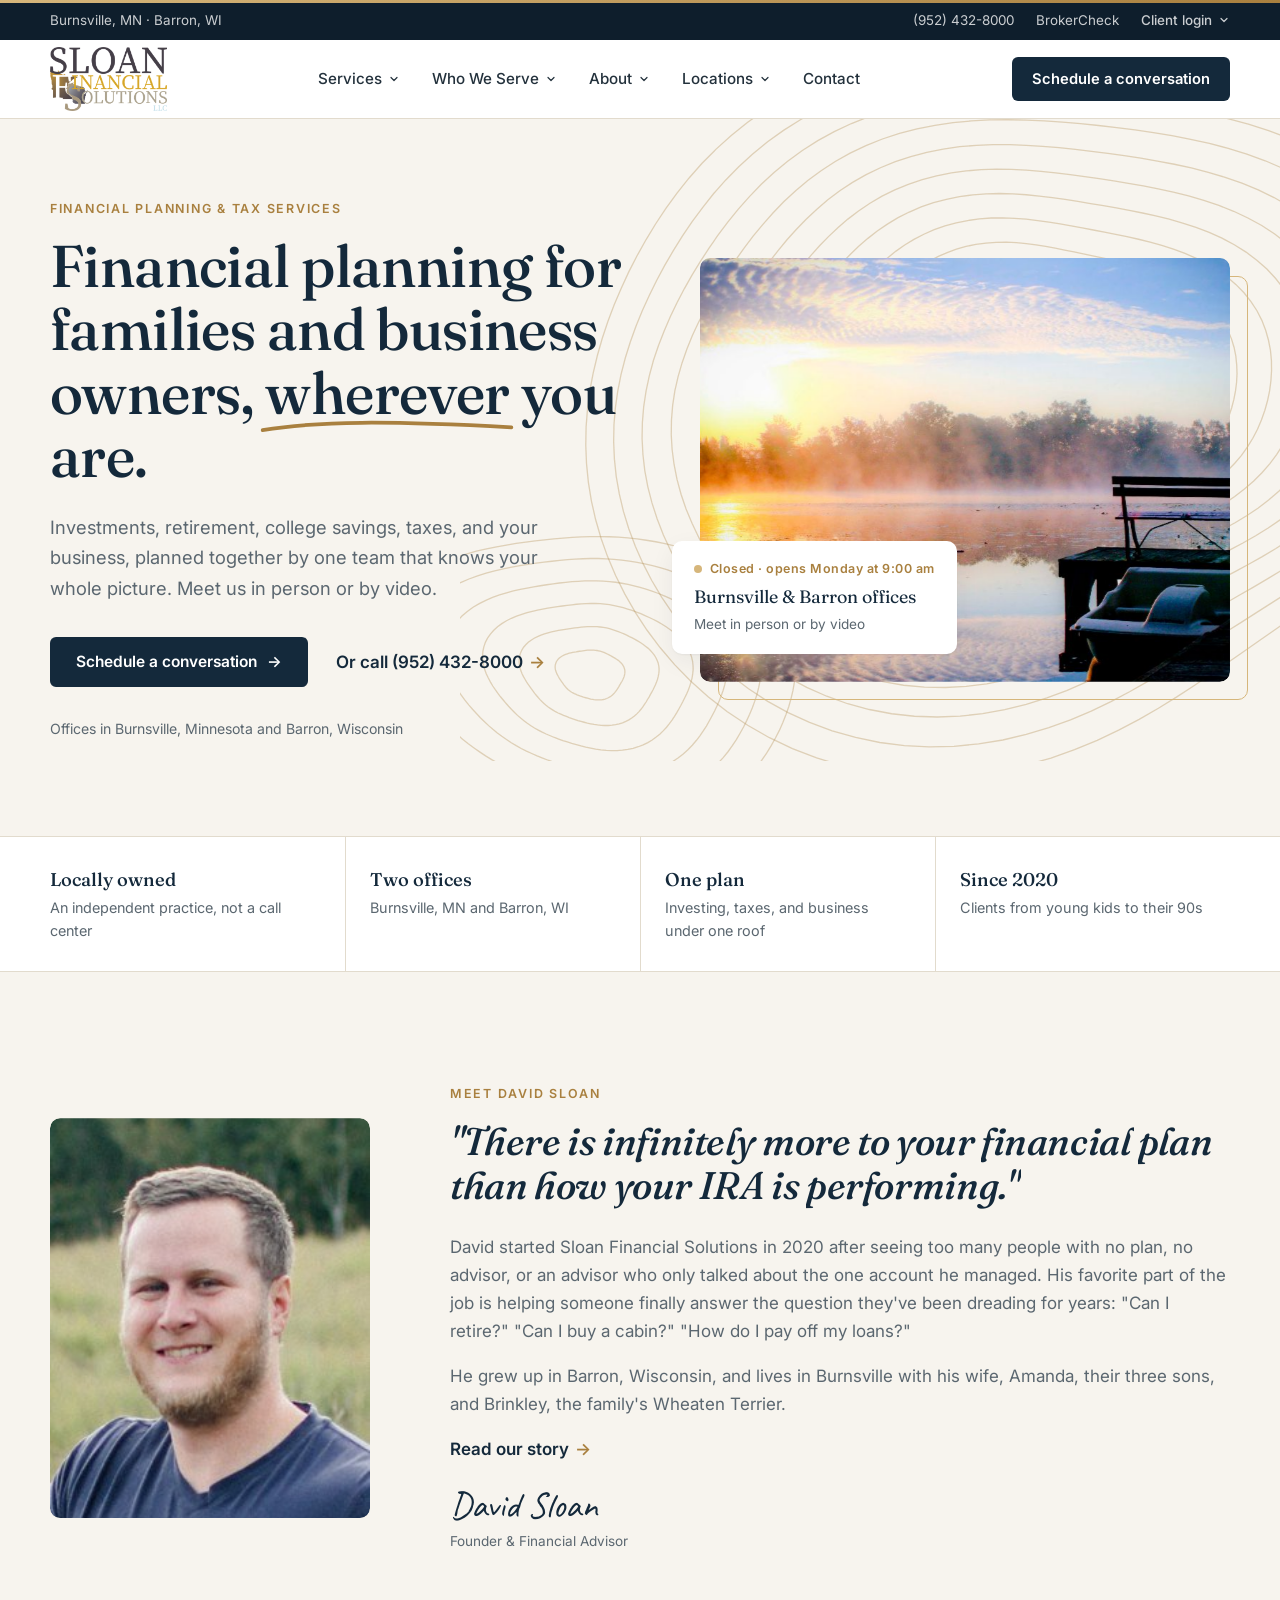
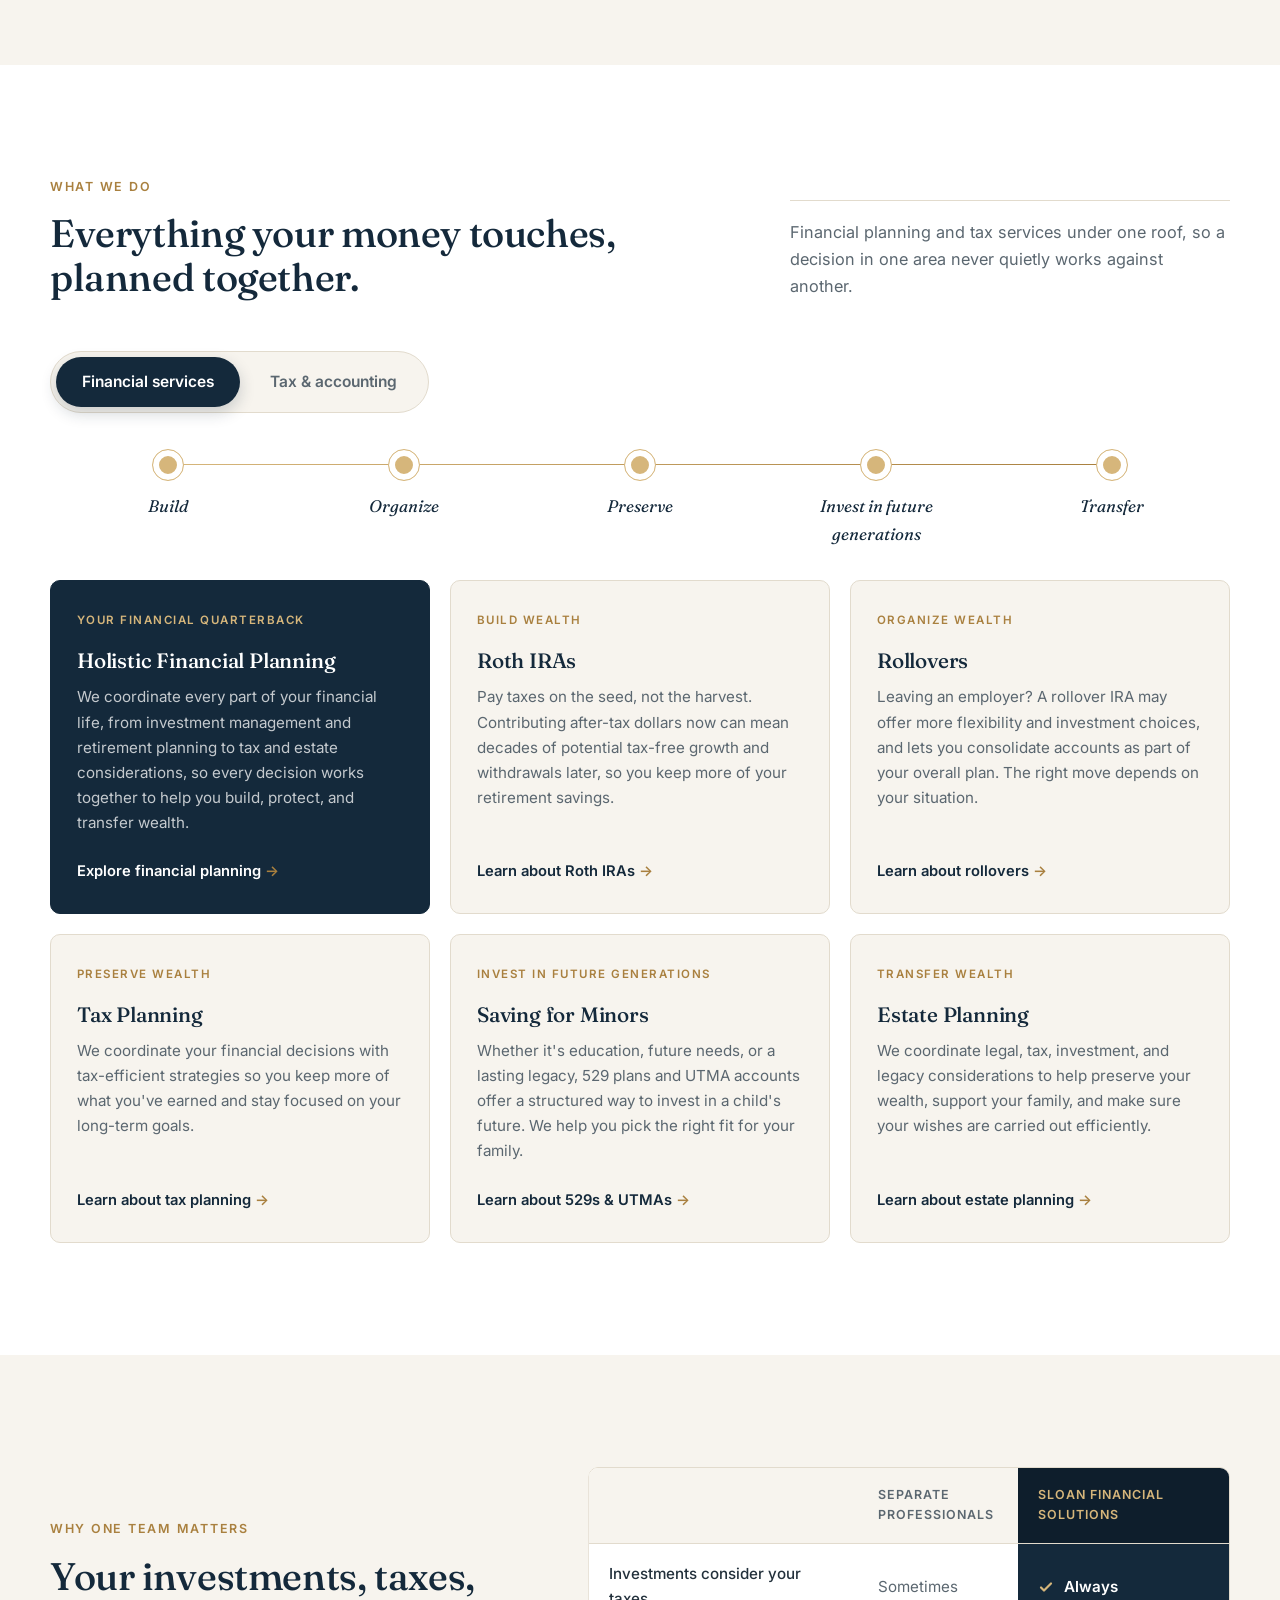
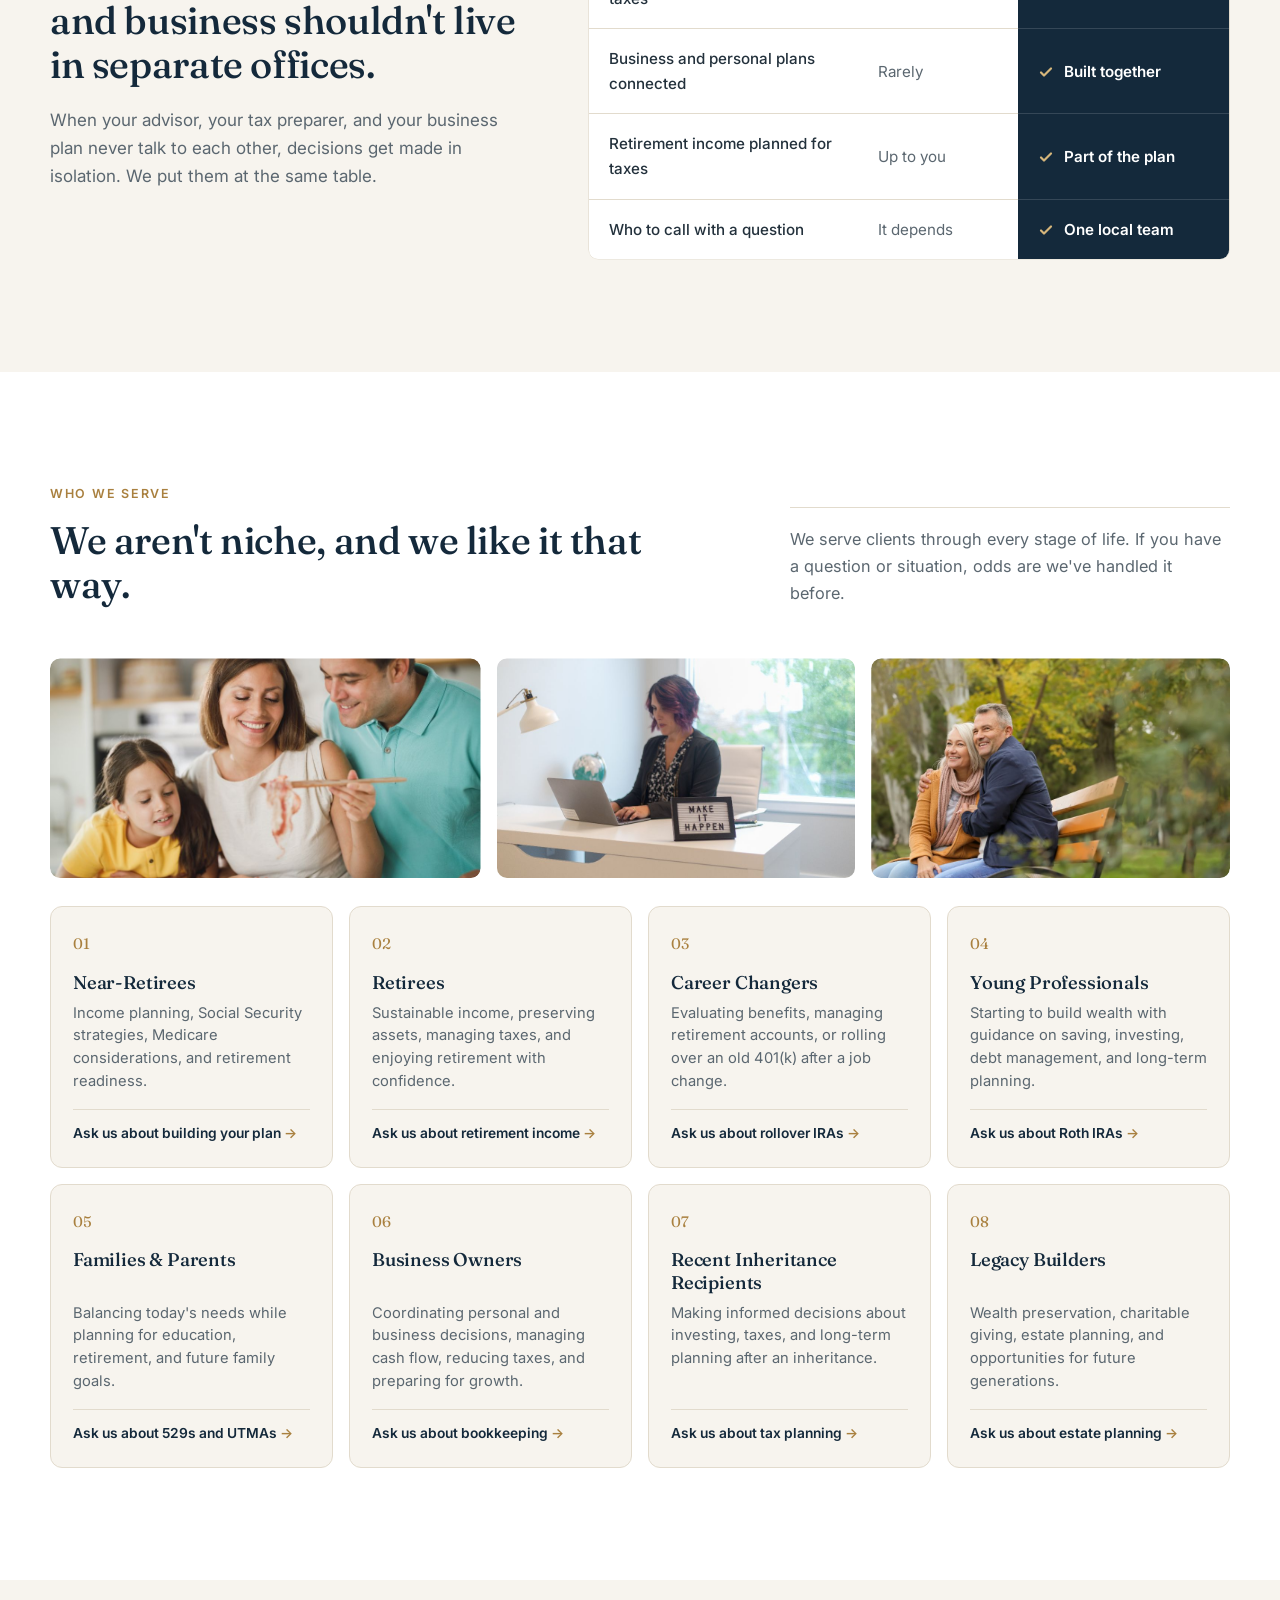
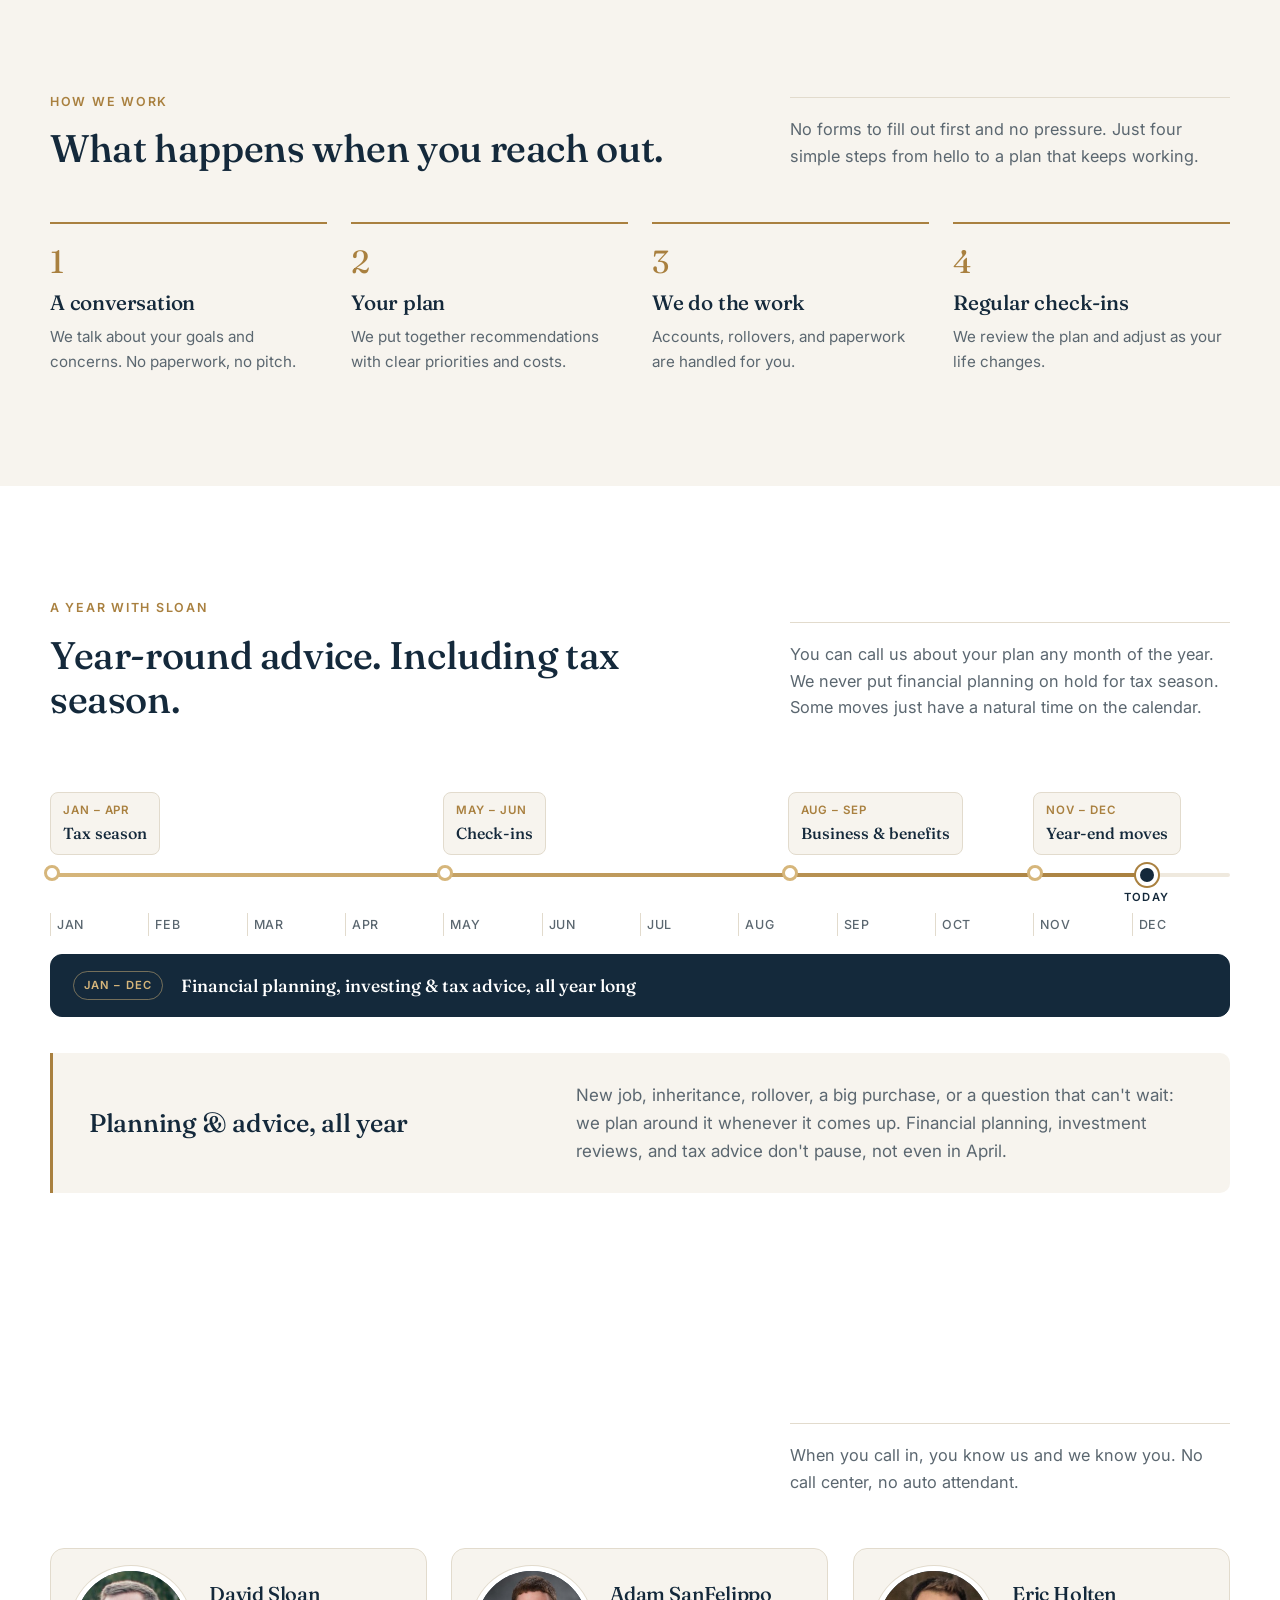
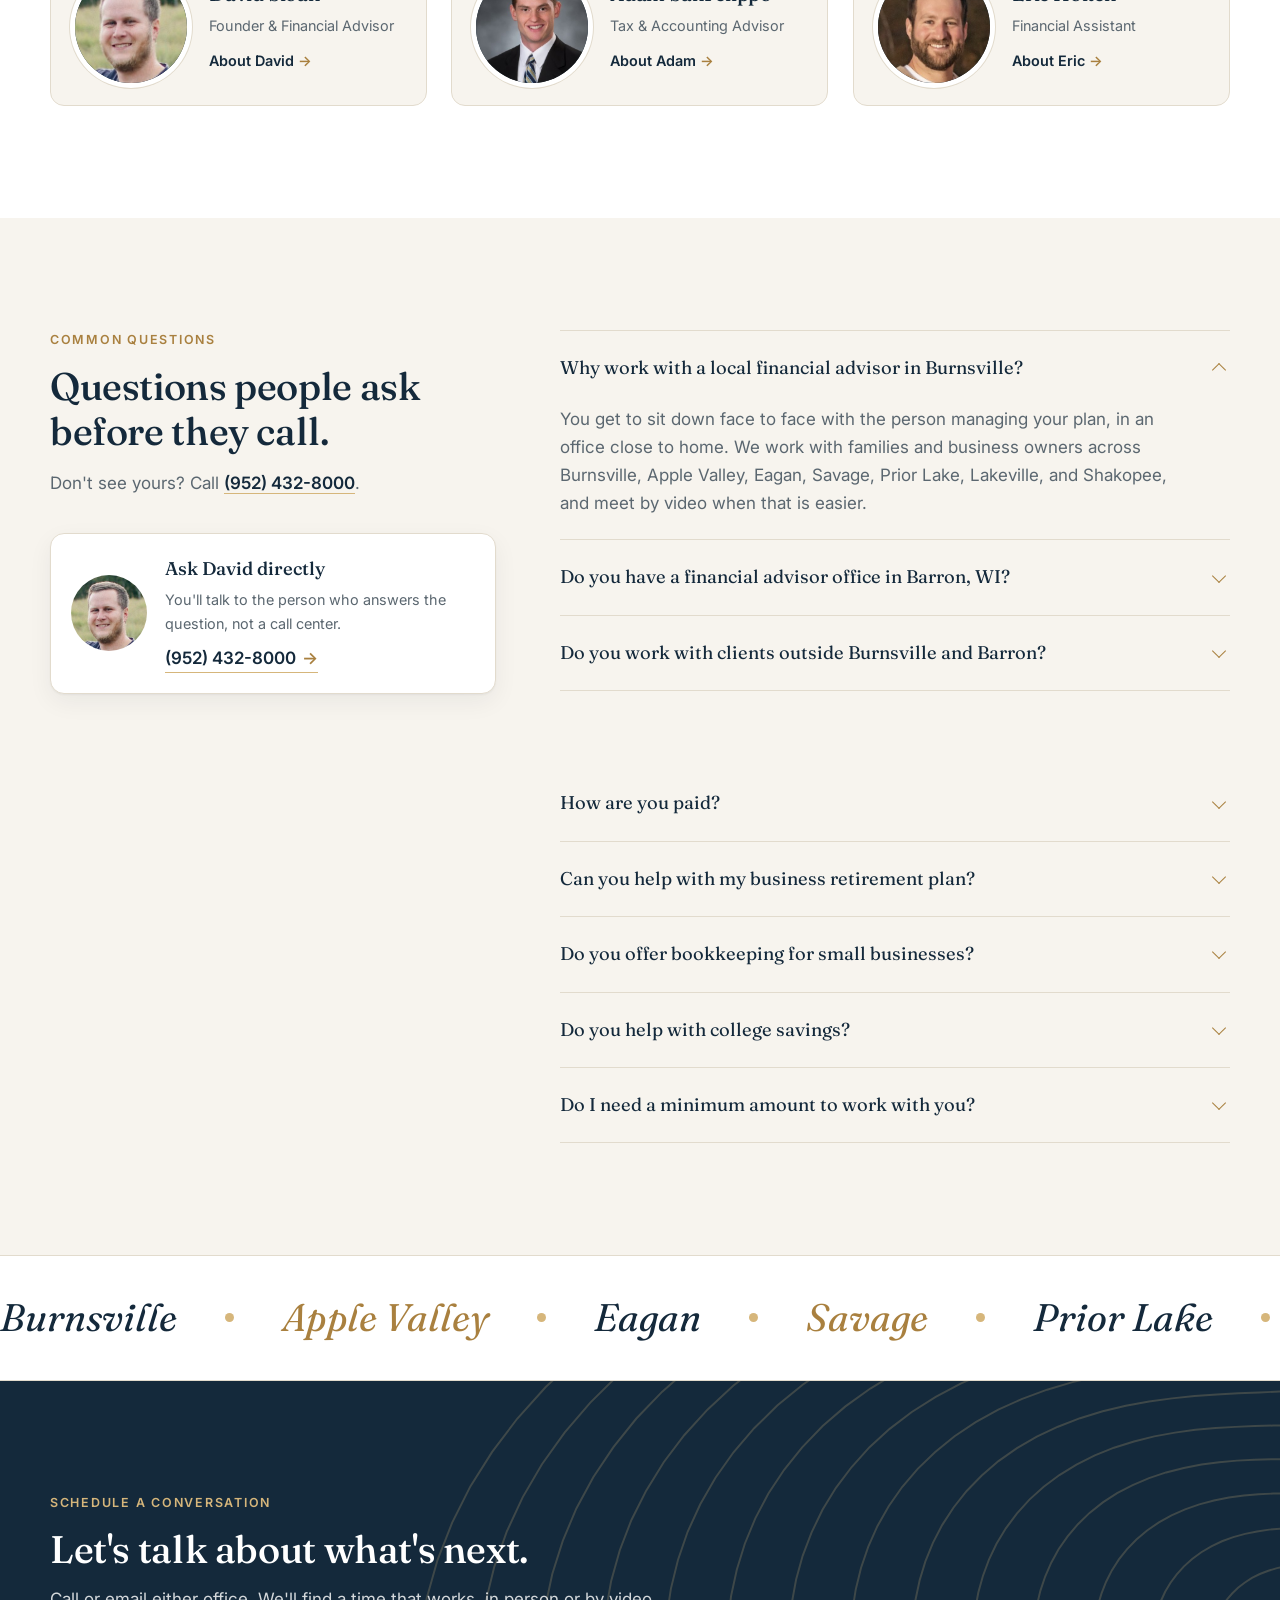
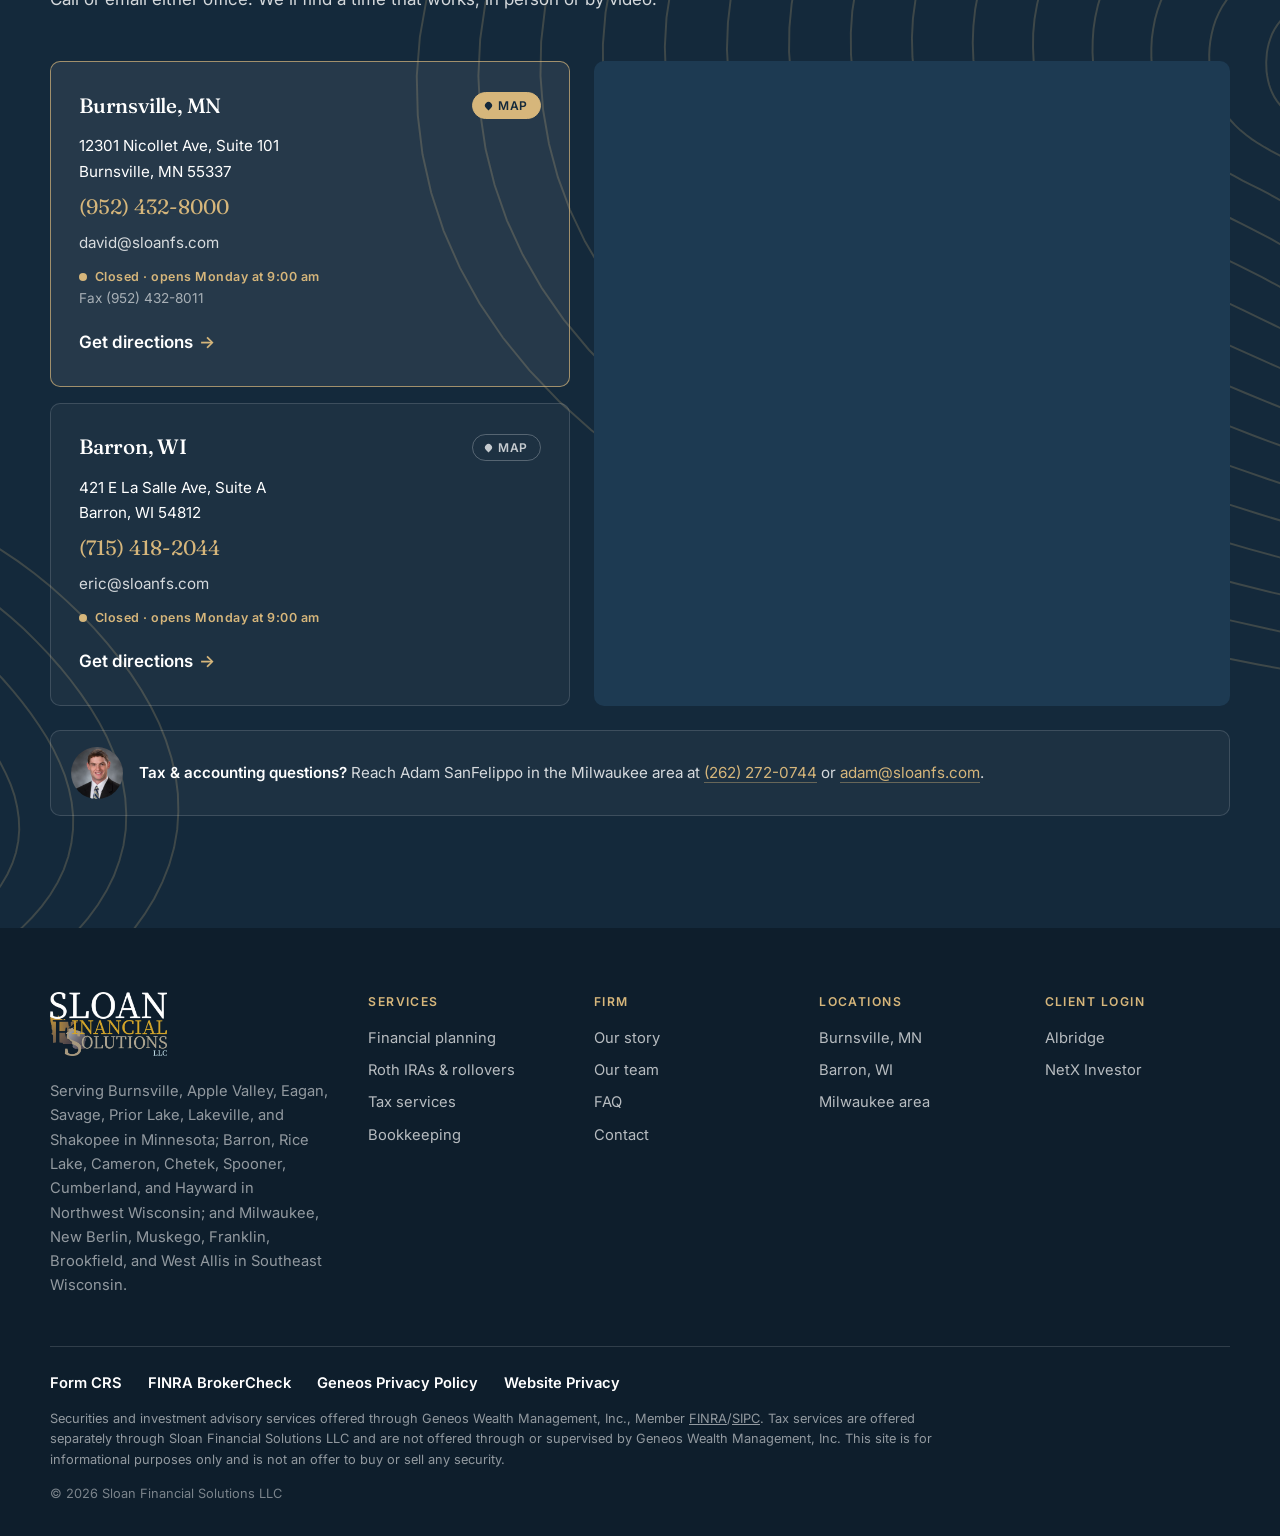
==== index.html @ 2023ad6b "Mobile pass and pre-launch SEO Mobile: swipeable service and persona rails with progress line, stack" ====
<!DOCTYPE html>
<html lang="en">
  <head>
    <meta charset="UTF-8" />
    <meta name="viewport" content="width=device-width, initial-scale=1.0" />
    <title>Sloan Financial Solutions | Financial Advisor &amp; Tax, MN &amp; WI</title>
    <meta
      name="description"
      content="Financial advisor David Sloan and team offer financial planning, retirement, investment, and tax services. Offices in Burnsville, MN and Barron, WI. Call (952) 432-8000."
    />
    <meta name="theme-color" content="#14293b" />
    <meta name="robots" content="index, follow" />
    <link rel="canonical" href="https://www.sloanfs.com/" />
    <meta property="og:type" content="website" />
    <meta property="og:url" content="https://www.sloanfs.com/" />
    <meta property="og:site_name" content="Sloan Financial Solutions" />
    <meta property="og:title" content="Sloan Financial Solutions | Financial Advisor &amp; Tax, MN &amp; WI" />
    <meta property="og:description" content="Financial planning and tax services for families and business owners, from a team that knows your whole picture. Offices in Burnsville, MN and Barron, WI." />
    <meta property="og:image" content="https://www.sloanfs.com/og-image.png" />
    <meta name="twitter:card" content="summary_large_image" />
    <link rel="icon" href="/favicon.ico" sizes="any" />
    <link rel="icon" type="image/png" sizes="32x32" href="/favicon-32x32.png" />
    <link rel="icon" type="image/png" sizes="16x16" href="/favicon-16x16.png" />
    <link rel="apple-touch-icon" sizes="180x180" href="/apple-touch-icon.png" />
    <link rel="manifest" href="/site.webmanifest" />
    <link rel="preconnect" href="https://fonts.googleapis.com" />
    <link rel="preconnect" href="https://fonts.gstatic.com" crossorigin />
    <link
      href="https://fonts.googleapis.com/css2?family=Fraunces:ital,opsz,wght@0,9..144,400;0,9..144,500;1,9..144,400&family=Inter:wght@400;500;600&family=Caveat:wght@500&display=swap"
      rel="stylesheet"
    />
    <link rel="stylesheet" href="styles.css?v=14" />
    <script>document.documentElement.classList.add("js");if(!matchMedia("(prefers-reduced-motion: reduce)").matches)document.documentElement.classList.add("motion");</script>
    <script type="application/ld+json">
{
  "@context": "https://schema.org",
  "@type": "FinancialService",
  "@id": "https://www.sloanfs.com/#burnsville",
  "name": "Sloan Financial Solutions",
  "alternateName": [
    "Sloan Financial",
    "Sloan Financial Services",
    "Sloan FS"
  ],
  "legalName": "Sloan Financial Solutions LLC",
  "description": "Locally owned financial planning and tax practice founded in 2020 by financial advisor David Sloan, with offices in Burnsville, Minnesota and Barron, Wisconsin.",
  "url": "https://www.sloanfs.com/",
  "logo": "https://www.sloanfs.com/images/logo-stacked-dark.png",
  "image": "https://www.sloanfs.com/images/hero-lake.jpg",
  "telephone": "+1-952-432-8000",
  "faxNumber": "+1-952-432-8011",
  "email": "david@sloanfs.com",
  "priceRange": "$$",
  "foundingDate": "2020",
  "address": {
    "@type": "PostalAddress",
    "streetAddress": "12301 Nicollet Ave, Suite 101",
    "addressLocality": "Burnsville",
    "addressRegion": "MN",
    "postalCode": "55337",
    "addressCountry": "US"
  },
  "geo": {
    "@type": "GeoCoordinates",
    "latitude": 44.780161,
    "longitude": -93.2787945
  },
  "hasMap": "https://maps.google.com/?q=12301+Nicollet+Ave+Suite+101+Burnsville+MN+55337",
  "openingHoursSpecification": {
    "@type": "OpeningHoursSpecification",
    "dayOfWeek": [
      "Monday",
      "Tuesday",
      "Wednesday",
      "Thursday",
      "Friday"
    ],
    "opens": "09:00",
    "closes": "16:30"
  },
  "founder": {
    "@type": "Person",
    "@id": "https://www.sloanfs.com/our-story#david",
    "name": "David Sloan",
    "jobTitle": "Founder & Financial Advisor",
    "url": "https://www.sloanfs.com/our-story#david"
  },
  "employee": [
    {
      "@type": "Person",
      "@id": "https://www.sloanfs.com/our-story#david",
      "name": "David Sloan",
      "jobTitle": "Founder & Financial Advisor",
      "url": "https://www.sloanfs.com/our-story#david"
    },
    {
      "@type": "Person",
      "@id": "https://www.sloanfs.com/our-story#adam",
      "name": "Adam SanFelippo",
      "jobTitle": "Tax & Accounting Advisor"
    },
    {
      "@type": "Person",
      "@id": "https://www.sloanfs.com/our-story#eric",
      "name": "Eric Holten",
      "jobTitle": "Financial Assistant"
    }
  ],
  "department": {
    "@id": "https://www.sloanfs.com/barron-wi#office"
  },
  "areaServed": [
    {
      "@type": "State",
      "name": "Minnesota"
    },
    {
      "@type": "State",
      "name": "Wisconsin"
    },
    "Burnsville MN",
    "Apple Valley MN",
    "Eagan MN",
    "Savage MN",
    "Prior Lake MN",
    "Lakeville MN",
    "Shakopee MN",
    "Barron WI",
    "Rice Lake WI",
    "Cameron WI",
    "Chetek WI",
    "Spooner WI",
    "Cumberland WI",
    "Hayward WI",
    "Milwaukee WI",
    "New Berlin WI",
    "Muskego WI",
    "Franklin WI",
    "Brookfield WI",
    "West Allis WI"
  ],
  "knowsAbout": [
    "Financial planning",
    "Retirement planning",
    "Investment management",
    "Roth IRAs",
    "401(k) rollovers",
    "Tax preparation",
    "Tax planning",
    "Small business bookkeeping",
    "529 plans and UTMA accounts",
    "Estate planning"
  ],
  "sameAs": [
    "https://www.linkedin.com/company/sloan-financial-solutions-llc/about/",
    "https://www.facebook.com/profile.php?id=100074323628094"
  ]
}
    </script>
    <script type="application/ld+json">
      {
        "@context": "https://schema.org",
        "@type": "FinancialService",
        "@id": "https://www.sloanfs.com/barron-wi#office",
        "name": "Sloan Financial Solutions, Barron office",
        "url": "https://www.sloanfs.com/barron-wi",
        "geo": { "@type": "GeoCoordinates", "latitude": 45.3999866, "longitude": -91.8520518 },
        "openingHoursSpecification": { "@type": "OpeningHoursSpecification", "dayOfWeek": ["Monday", "Tuesday", "Wednesday", "Thursday", "Friday"], "opens": "09:00", "closes": "16:30" },
        "telephone": "+1-715-418-2044",
        "email": "eric@sloanfs.com",
        "address": {
          "@type": "PostalAddress",
          "streetAddress": "421 E La Salle Ave, Suite A",
          "addressLocality": "Barron",
          "addressRegion": "WI",
          "postalCode": "54812",
          "addressCountry": "US"
        },
        "parentOrganization": { "@id": "https://www.sloanfs.com/#burnsville" }
      }
    </script>
    <script type="application/ld+json">
      {
        "@context": "https://schema.org",
        "@type": "FAQPage",
        "mainEntity": [
          {
            "@type": "Question",
            "name": "Why work with a local financial advisor in Burnsville?",
            "acceptedAnswer": { "@type": "Answer", "text": "You get to sit down face to face with the person managing your plan, in an office close to home. Sloan Financial Solutions works with families and business owners across Burnsville, Apple Valley, Eagan, Savage, Prior Lake, Lakeville, and Shakopee, and meets by video when that is easier." }
          },
          {
            "@type": "Question",
            "name": "Do you have a financial advisor office in Barron, WI?",
            "acceptedAnswer": { "@type": "Answer", "text": "Yes. Sloan Financial Solutions has an office at 421 E La Salle Ave, Suite A in Barron, Wisconsin, run by Eric Holten, a Barron native, serving Rice Lake, Cameron, Chetek, Spooner, Cumberland, and Hayward. Call (715) 418-2044 to meet in person." }
          },
          {
            "@type": "Question",
            "name": "Do you work with clients outside Burnsville and Barron?",
            "acceptedAnswer": { "@type": "Answer", "text": "Yes. Sloan Financial Solutions works with clients wherever they live, meeting by video and phone, including the Milwaukee area, where tax and accounting advisor Adam SanFelippo is based." }
          },
          {
            "@type": "Question",
            "name": "What does a first meeting look like?",
            "acceptedAnswer": { "@type": "Answer", "text": "It is a conversation, not a sales pitch. We talk about your goals, what is worrying you, and the decisions in front of you. If it makes sense to keep going, we outline what a plan would include and what it would cost." }
          },
          {
            "@type": "Question",
            "name": "How are you paid?",
            "acceptedAnswer": { "@type": "Answer", "text": "We explain exactly how we are compensated before you commit to anything. Depending on the service, that may be an advisory fee, a planning fee, or commissions on certain products. Details are in our Form CRS (Client Relationship Summary)." }
          },
          {
            "@type": "Question",
            "name": "Can you help with my business retirement plan?",
            "acceptedAnswer": { "@type": "Answer", "text": "Yes. We help business owners set up and manage 401(k) plans, small business retirement plans, profit-sharing plans, and deferred compensation, and we plan for succession or the sale of the business." }
          },
          {
            "@type": "Question",
            "name": "Do you offer bookkeeping for small businesses?",
            "acceptedAnswer": { "@type": "Answer", "text": "Yes. Sloan Financial Solutions handles income, expenses, invoices, payroll, and cash flow tracking for small businesses, and Bookkeeping Plus adds financial reporting and strategic advice, like an outsourced CFO." }
          },
          {
            "@type": "Question",
            "name": "Do you help with college savings?",
            "acceptedAnswer": { "@type": "Answer", "text": "Yes. We help families choose and fund 529 plans and UTMA accounts, and fit college savings into the rest of the plan so it does not come at the expense of retirement." }
          },
          {
            "@type": "Question",
            "name": "Do I need a minimum amount to work with you?",
            "acceptedAnswer": { "@type": "Answer", "text": "We work with clients of all ages and walks of life. Call us and we will tell you honestly whether we are a good fit." }
          }
        ]
      }
    </script>
    <script type="application/ld+json">
{
  "@context": "https://schema.org",
  "@type": "WebSite",
  "@id": "https://www.sloanfs.com/#website",
  "name": "Sloan Financial Solutions",
  "alternateName": [
    "Sloan Financial",
    "Sloan Financial Services",
    "Sloan FS"
  ],
  "url": "https://www.sloanfs.com/",
  "publisher": {
    "@id": "https://www.sloanfs.com/#burnsville"
  }
}
    </script>
  </head>
  <body>
    <a class="skip-link" href="#main">Skip to content</a>
    <div class="scroll-progress" aria-hidden="true"></div>

    <!-- Utility bar -->
    <div class="utility">
      <div class="container utility-row">
        <p class="utility-loc">Burnsville, MN &middot; Barron, WI</p>
        <div class="utility-links">
          <a href="tel:9524328000">(952) 432-8000</a>
          <a href="https://brokercheck.finra.org/" target="_blank" rel="noopener noreferrer">BrokerCheck</a>
          <div class="nav-item has-menu utility-login">
            <button type="button" class="nav-trigger" aria-expanded="false" aria-controls="menu-login">
              Client login
              <svg class="chevron" viewBox="0 0 16 16" aria-hidden="true"><path d="M4 6l4 4 4-4" fill="none" stroke="currentColor" stroke-width="1.6" stroke-linecap="round" stroke-linejoin="round"/></svg>
            </button>
            <div class="nav-menu nav-menu-right" id="menu-login">
              <a href="https://www.mainaccount.com/gwm" target="_blank" rel="noopener noreferrer"><strong>Albridge</strong><span>Account statements and performance</span></a>
              <a href="https://www.netxinvestor.com/nxi/login" target="_blank" rel="noopener noreferrer"><strong>NetX Investor</strong><span>Brokerage account access</span></a>
            </div>
          </div>
        </div>
      </div>
    </div>

    <!-- Header -->
    <header class="site-header">
      <div class="container nav-wrap">
        <a href="/" class="brand" aria-label="Sloan Financial Solutions home">
          <img decoding="async" src="images/logo-horizontal-dark.png" alt="Sloan Financial Solutions LLC" class="brand-logo" width="420" height="230" />
        </a>

        <nav class="main-nav" id="main-nav" aria-label="Main navigation">
          <div class="nav-item has-menu">
            <button type="button" class="nav-trigger" aria-expanded="false" aria-controls="menu-services">
              Services
              <svg class="chevron" viewBox="0 0 16 16" aria-hidden="true"><path d="M4 6l4 4 4-4" fill="none" stroke="currentColor" stroke-width="1.6" stroke-linecap="round" stroke-linejoin="round"/></svg>
            </button>
            <div class="nav-menu nav-menu-wide" id="menu-services">
              <div class="nav-col">
                <p class="nav-col-title"><a class="nav-col-link" href="/financial-planning">Financial services</a></p>
                <a href="/financial-planning#holistic"><strong>Holistic Financial Planning</strong><span>Your financial quarterback</span></a>
                <a href="/financial-planning#roth-ira"><strong>Roth IRAs</strong><span>Build wealth</span></a>
                <a href="/financial-planning#rollovers"><strong>Rollovers</strong><span>Organize wealth</span></a>
                <a href="/financial-planning#saving-for-minors"><strong>Saving for Minors</strong><span>529s and UTMAs</span></a>
                <a href="/financial-planning#estate-planning"><strong>Estate Planning</strong><span>Transfer wealth</span></a>
              </div>
              <div class="nav-col">
                <p class="nav-col-title"><a class="nav-col-link" href="/tax-services">Tax &amp; accounting</a></p>
                <a href="/tax-services#tax-preparation"><strong>Tax Preparation</strong><span>Individuals and businesses</span></a>
                <a href="/tax-services#tax-planning"><strong>Tax Planning</strong><span>Year-round strategy</span></a>
                <a href="/tax-services#bookkeeping"><strong>Bookkeeping</strong><span>For small businesses</span></a>
                <a href="/tax-services#bookkeeping-plus"><strong>Bookkeeping Plus</strong><span>Your outsourced CFO</span></a>
              </div>
            </div>
          </div>

          <div class="nav-item has-menu">
            <button type="button" class="nav-trigger" aria-expanded="false" aria-controls="menu-serve">
              Who We Serve
              <svg class="chevron" viewBox="0 0 16 16" aria-hidden="true"><path d="M4 6l4 4 4-4" fill="none" stroke="currentColor" stroke-width="1.6" stroke-linecap="round" stroke-linejoin="round"/></svg>
            </button>
            <div class="nav-menu nav-menu-list" id="menu-serve"><a href="#serve"><strong>Near-Retirees</strong></a><a href="#serve"><strong>Retirees</strong></a><a href="#serve"><strong>Career Changers</strong></a><a href="#serve"><strong>Young Professionals</strong></a><a href="#serve"><strong>Families &amp; Parents</strong></a><a href="#serve"><strong>Business Owners</strong></a><a href="#serve"><strong>Recent Inheritance Recipients</strong></a><a href="#serve"><strong>Legacy Builders</strong></a></div>
          </div>

          <div class="nav-item has-menu">
            <button type="button" class="nav-trigger" aria-expanded="false" aria-controls="menu-about">
              About
              <svg class="chevron" viewBox="0 0 16 16" aria-hidden="true"><path d="M4 6l4 4 4-4" fill="none" stroke="currentColor" stroke-width="1.6" stroke-linecap="round" stroke-linejoin="round"/></svg>
            </button>
            <div class="nav-menu" id="menu-about">
              <a href="our-story.html"><strong>Our Story</strong><span>Why David started Sloan in 2020</span></a>
              <a href="our-story.html#team"><strong>Our Team</strong><span>Meet David, Adam, and Eric</span></a>
              <a href="#process"><strong>How We Work</strong><span>What to expect, step by step</span></a>
              <a href="#year"><strong>A Year with Sloan</strong><span>What we do together, month by month</span></a>
              <a href="#faq"><strong>FAQ</strong><span>Straight answers before you call</span></a>
            </div>
          </div>

          <div class="nav-item has-menu">
            <button type="button" class="nav-trigger" aria-expanded="false" aria-controls="menu-locations">
              Locations
              <svg class="chevron" viewBox="0 0 16 16" aria-hidden="true"><path d="M4 6l4 4 4-4" fill="none" stroke="currentColor" stroke-width="1.6" stroke-linecap="round" stroke-linejoin="round"/></svg>
            </button>
            <div class="nav-menu" id="menu-locations">
              <a href="/burnsville-mn"><strong>Burnsville, MN</strong><span>12301 Nicollet Ave, Suite 101</span></a>
              <a href="/barron-wi"><strong>Barron, WI</strong><span>421 E La Salle Ave, Suite A</span></a>
              <a href="/milwaukee-wi"><strong>Milwaukee area</strong><span>Tax &amp; planning by video and phone</span></a>
            </div>
          </div>

          <a class="nav-link" href="#contact">Contact</a>
        </nav>

        <div class="nav-actions">
          <a href="#contact" class="button button-primary button-nav">Schedule a conversation</a>
          <button type="button" class="nav-toggle" aria-expanded="false" aria-controls="main-nav" aria-label="Open menu">
            <span></span><span></span><span></span>
          </button>
        </div>
      </div>
    </header>

    <main id="main">
      <!-- Hero -->
      <section class="hero">
        <img decoding="async" src="images/contours.svg" data-depth="-24" class="hero-contours" alt="" aria-hidden="true" width="900" height="700" />
        <div class="container hero-grid">
          <div class="hero-copy">
            <p class="eyebrow">Financial planning &amp; tax services</p>
            <h1 class="hero-title">Financial planning for families and business owners, <span class="hl">wherever<svg class="hl-line" viewBox="0 0 300 20" preserveAspectRatio="none" aria-hidden="true"><path d="M3 14 C 70 4, 150 4, 297 11" /></svg></span> you are.</h1>
            <p class="lead">
              Investments, retirement, college savings, taxes, and your business, planned together by
              one team that knows your whole picture. Meet us in person or by video.
            </p>
            <div class="hero-actions">
              <a href="#contact" class="button button-primary button-arrow">Schedule a conversation <span aria-hidden="true">&rarr;</span></a>
              <a href="tel:9524328000" class="text-cta">Or call (952) 432-8000 <span aria-hidden="true">&rarr;</span></a>
            </div>
            <p class="hero-address">Offices in Burnsville, Minnesota and Barron, Wisconsin</p>
          </div>

          <figure class="hero-photo" data-depth="12">
            <div class="hero-photo-frame"><img decoding="async" fetchpriority="high" src="images/hero-lake.jpg" alt="Morning mist over a Minnesota lake with a wooden dock" width="960" height="640" /></div>
            <figcaption class="hero-card">
              <span class="status" data-status><span class="status-dot"></span><span class="status-text">Mon to Fri, 9:00 to 4:30</span></span>
              <span class="hero-card-value">Burnsville &amp; Barron offices</span>
              <span class="hero-card-note">Meet in person or by video</span>
            </figcaption>
          </figure>
        </div>
      </section>

      <!-- Trust strip -->
      <section class="trust" aria-label="At a glance">
        <div class="container trust-row">
          <p><strong>Locally owned</strong><span>An independent practice, not a call center</span></p>
          <p><strong>Two offices</strong><span>Burnsville, MN and Barron, WI</span></p>
          <p><strong>One plan</strong><span>Investing, taxes, and business under one roof</span></p>
          <p><strong>Since 2020</strong><span>Clients from young kids to their 90s</span></p>
        </div>
      </section>

      <!-- Meet David -->
      <section id="about" class="about section">
        <div class="container about-grid">
          <div class="about-portrait">
            <div class="portrait portrait-photo">
              <img decoding="async" src="images/portrait-david.jpg" alt="David Sloan, founder of Sloan Financial Solutions" width="235" height="307" />
            </div>
          </div>
          <div class="about-copy">
            <p class="eyebrow">Meet David Sloan</p>
            <h2>"There is infinitely more to your financial plan than how your IRA is performing."</h2>
            <p>
              David started Sloan Financial Solutions in 2020 after seeing too many people with no plan,
              no advisor, or an advisor who only talked about the one account he managed. His favorite
              part of the job is helping someone finally answer the question they've been dreading for
              years: "Can I retire?" "Can I buy a cabin?" "How do I pay off my loans?"
            </p>
            <p>
              He grew up in Barron, Wisconsin, and lives in Burnsville with his wife, Amanda, their three
              sons, and Brinkley, the family's Wheaten Terrier.
            </p>
            <a href="our-story.html" class="text-cta">Read our story <span aria-hidden="true">&rarr;</span></a>
            <div class="signature-row">
              <span class="signature">David Sloan</span>
              <span class="signature-caption">Founder &amp; Financial Advisor</span>
            </div>
          </div>
        </div>
      </section>

      <!-- Services -->
      <section id="services" class="services section">
        <div class="container">
          <div class="section-head">
            <p class="eyebrow">What we do</p>
            <h2>Everything your money touches, planned together.</h2>
            <p class="section-sub">Financial planning and tax services under one roof, so a decision in one area never quietly works against another.</p>
          </div>

          <div class="svc-tabs" role="tablist" aria-label="Our services">
            <button type="button" role="tab" class="svc-tab" id="tab-financial" aria-controls="panel-financial" aria-selected="true">Financial services</button>
            <button type="button" role="tab" class="svc-tab" id="tab-tax" aria-controls="panel-tax" aria-selected="false" tabindex="-1">Tax &amp; accounting</button>
            <span class="svc-tab-ink" aria-hidden="true"></span>
          </div>

          <div class="svc-panel" id="panel-financial" role="tabpanel" aria-labelledby="tab-financial">
            <ol class="wealth-path" aria-label="The life of your wealth">
              <li><a href="#svc-roth"><span>Build</span></a></li>
              <li><a href="#svc-rollovers"><span>Organize</span></a></li>
              <li><a href="#svc-taxplanning"><span>Preserve</span></a></li>
              <li><a href="#svc-minors"><span>Invest in future generations</span></a></li>
              <li><a href="#svc-estate"><span>Transfer</span></a></li>
            </ol>

            <div class="service-grid service-grid-3">
              <article class="service-card service-card-feature" id="svc-holistic">
                <span class="service-num">Your financial quarterback</span>
                <h3>Holistic Financial Planning</h3>
                <p>We coordinate every part of your financial life, from investment management and retirement planning to tax and estate considerations, so every decision works together to help you build, protect, and transfer wealth.</p>
                <a href="/financial-planning#holistic" class="card-link">Explore financial planning <span aria-hidden="true">&rarr;</span></a>
              </article>
              <article class="service-card" id="svc-roth">
                <span class="service-num">Build wealth</span>
                <h3>Roth IRAs</h3>
                <p>Pay taxes on the seed, not the harvest. Contributing after-tax dollars now can mean decades of potential tax-free growth and withdrawals later, so you keep more of your retirement savings.</p>
                <a href="/financial-planning#roth-ira" class="card-link">Learn about Roth IRAs <span aria-hidden="true">&rarr;</span></a>
              </article>
              <article class="service-card" id="svc-rollovers">
                <span class="service-num">Organize wealth</span>
                <h3>Rollovers</h3>
                <p>Leaving an employer? A rollover IRA may offer more flexibility and investment choices, and lets you consolidate accounts as part of your overall plan. The right move depends on your situation.</p>
                <a href="/financial-planning#rollovers" class="card-link">Learn about rollovers <span aria-hidden="true">&rarr;</span></a>
              </article>
              <article class="service-card" id="svc-taxplanning">
                <span class="service-num">Preserve wealth</span>
                <h3>Tax Planning</h3>
                <p>We coordinate your financial decisions with tax-efficient strategies so you keep more of what you've earned and stay focused on your long-term goals.</p>
                <a href="/financial-planning#tax-planning" class="card-link">Learn about tax planning <span aria-hidden="true">&rarr;</span></a>
              </article>
              <article class="service-card" id="svc-minors">
                <span class="service-num">Invest in future generations</span>
                <h3>Saving for Minors</h3>
                <p>Whether it's education, future needs, or a lasting legacy, 529 plans and UTMA accounts offer a structured way to invest in a child's future. We help you pick the right fit for your family.</p>
                <a href="/financial-planning#saving-for-minors" class="card-link">Learn about 529s &amp; UTMAs <span aria-hidden="true">&rarr;</span></a>
              </article>
              <article class="service-card" id="svc-estate">
                <span class="service-num">Transfer wealth</span>
                <h3>Estate Planning</h3>
                <p>We coordinate legal, tax, investment, and legacy considerations to help preserve your wealth, support your family, and make sure your wishes are carried out efficiently.</p>
                <a href="/financial-planning#estate-planning" class="card-link">Learn about estate planning <span aria-hidden="true">&rarr;</span></a>
              </article>
            </div>
          </div>

          <div class="svc-panel" id="panel-tax" role="tabpanel" aria-labelledby="tab-tax">
            <div class="service-grid service-grid-2">
              <article class="service-card" id="svc-taxprep">
                <span class="service-num">Individuals &amp; businesses</span>
                <h3>Tax Preparation</h3>
                <p>Accurate, reliable tax preparation for individuals and businesses. We help you maximize deductions, minimize your tax liability, and stay compliant with ever-changing tax laws.</p>
                <a href="/tax-services#tax-preparation" class="card-link">Learn about tax preparation <span aria-hidden="true">&rarr;</span></a>
              </article>
              <article class="service-card" id="svc-taxstrategy">
                <span class="service-num">Year-round, not just April</span>
                <h3>Tax Planning</h3>
                <p>We do more than prepare returns. We help you navigate tax strategies proactively, find savings opportunities, and stay compliant, turning tax season into a tool for better financial planning.</p>
                <a href="/tax-services#tax-planning" class="card-link">Learn about tax planning <span aria-hidden="true">&rarr;</span></a>
              </article>
              <article class="service-card" id="svc-bookkeeping">
                <span class="service-num">For small businesses</span>
                <h3>Bookkeeping</h3>
                <p>We track income, expenses, invoices, payroll, and cash flow accurately, so you can stop managing records and focus on growing your business with a clear, current picture of its financial health.</p>
                <a href="/tax-services#bookkeeping" class="card-link">Learn about bookkeeping <span aria-hidden="true">&rarr;</span></a>
              </article>
              <article class="service-card service-card-feature" id="svc-bookkeeping-plus">
                <span class="service-num">Your outsourced CFO</span>
                <h3>Bookkeeping Plus</h3>
                <p>More than bookkeeping. Clear financial reporting, cash flow visibility, and strategic advice that help you make smarter decisions, improve profitability, and grow with confidence, at a fraction of the cost of a full-time CFO.</p>
                <a href="/tax-services#bookkeeping-plus" class="card-link">Learn about Bookkeeping Plus <span aria-hidden="true">&rarr;</span></a>
              </article>
            </div>
          </div>
        </div>
      </section>

      <!-- Comparison -->
      <section class="compare section">
        <div class="container compare-grid">
          <div class="compare-copy">
            <p class="eyebrow">Why one team matters</p>
            <h2>Your investments, taxes, and business shouldn't live in separate offices.</h2>
            <p>
              When your advisor, your tax preparer, and your business plan never talk to each other,
              decisions get made in isolation. We put them at the same table.
            </p>
          </div>

          <div class="table-wrap">
            <table class="compare-table">
              <thead>
                <tr>
                  <th scope="col"><span class="visually-hidden">Topic</span></th>
                  <th scope="col">Separate professionals</th>
                  <th scope="col" class="col-sloan">Sloan Financial Solutions</th>
                </tr>
              </thead>
              <tbody>
                <tr><th scope="row">Investments consider your taxes</th><td>Sometimes</td><td class="col-sloan"><svg class="chk" viewBox="0 0 16 16" aria-hidden="true"><path d="M3 8.5l3 3L13 4.5"/></svg>Always</td></tr>
                <tr><th scope="row">Business and personal plans connected</th><td>Rarely</td><td class="col-sloan"><svg class="chk" viewBox="0 0 16 16" aria-hidden="true"><path d="M3 8.5l3 3L13 4.5"/></svg>Built together</td></tr>
                <tr><th scope="row">Retirement income planned for taxes</th><td>Up to you</td><td class="col-sloan"><svg class="chk" viewBox="0 0 16 16" aria-hidden="true"><path d="M3 8.5l3 3L13 4.5"/></svg>Part of the plan</td></tr>
                <tr><th scope="row">Who to call with a question</th><td>It depends</td><td class="col-sloan"><svg class="chk" viewBox="0 0 16 16" aria-hidden="true"><path d="M3 8.5l3 3L13 4.5"/></svg>One local team</td></tr>
              </tbody>
            </table>
          </div>
        </div>
      </section>

      <!-- Who we serve -->
      <section id="serve" class="serve section">
        <div class="container">
          <div class="section-head">
            <p class="eyebrow">Who we serve</p>
            <h2>We aren't niche, and we like it that way.</h2>
            <p class="section-sub">We serve clients through every stage of life. If you have a question or situation, odds are we've handled it before.</p>
          </div>

          <div class="serve-strip" aria-hidden="true">
            <img decoding="async" src="images/serve-families.jpg" alt="" loading="lazy" width="960" height="640" />
            <img decoding="async" src="images/serve-business.jpg" alt="" loading="lazy" width="960" height="640" />
            <img decoding="async" src="images/serve-retirees.jpg" alt="" loading="lazy" width="960" height="640" />
          </div>

          <div class="persona-grid">
            <article class="persona">
              <span class="persona-num">01</span>
              <h3>Near-Retirees</h3>
              <p>Income planning, Social Security strategies, Medicare considerations, and retirement readiness.</p>
              <a href="#svc-holistic" class="persona-ask">Ask us about building your plan <span aria-hidden="true">&rarr;</span></a>
            </article>
            <article class="persona">
              <span class="persona-num">02</span>
              <h3>Retirees</h3>
              <p>Sustainable income, preserving assets, managing taxes, and enjoying retirement with confidence.</p>
              <a href="#svc-holistic" class="persona-ask">Ask us about retirement income <span aria-hidden="true">&rarr;</span></a>
            </article>
            <article class="persona">
              <span class="persona-num">03</span>
              <h3>Career Changers</h3>
              <p>Evaluating benefits, managing retirement accounts, or rolling over an old 401(k) after a job change.</p>
              <a href="#svc-rollovers" class="persona-ask">Ask us about rollover IRAs <span aria-hidden="true">&rarr;</span></a>
            </article>
            <article class="persona">
              <span class="persona-num">04</span>
              <h3>Young Professionals</h3>
              <p>Starting to build wealth with guidance on saving, investing, debt management, and long-term planning.</p>
              <a href="#svc-roth" class="persona-ask">Ask us about Roth IRAs <span aria-hidden="true">&rarr;</span></a>
            </article>
            <article class="persona">
              <span class="persona-num">05</span>
              <h3>Families &amp; Parents</h3>
              <p>Balancing today's needs while planning for education, retirement, and future family goals.</p>
              <a href="#svc-minors" class="persona-ask">Ask us about 529s and UTMAs <span aria-hidden="true">&rarr;</span></a>
            </article>
            <article class="persona">
              <span class="persona-num">06</span>
              <h3>Business Owners</h3>
              <p>Coordinating personal and business decisions, managing cash flow, reducing taxes, and preparing for growth.</p>
              <a href="#svc-bookkeeping" class="persona-ask">Ask us about bookkeeping <span aria-hidden="true">&rarr;</span></a>
            </article>
            <article class="persona">
              <span class="persona-num">07</span>
              <h3>Recent Inheritance Recipients</h3>
              <p>Making informed decisions about investing, taxes, and long-term planning after an inheritance.</p>
              <a href="#svc-taxplanning" class="persona-ask">Ask us about tax planning <span aria-hidden="true">&rarr;</span></a>
            </article>
            <article class="persona">
              <span class="persona-num">08</span>
              <h3>Legacy Builders</h3>
              <p>Wealth preservation, charitable giving, estate planning, and opportunities for future generations.</p>
              <a href="#svc-estate" class="persona-ask">Ask us about estate planning <span aria-hidden="true">&rarr;</span></a>
            </article>
          </div>
        </div>
      </section>

      <!-- Process -->
      <section id="process" class="process section">
        <div class="container">
          <div class="section-head">
            <p class="eyebrow">How we work</p>
            <h2>What happens when you reach out.</h2>
            <p class="section-sub">No forms to fill out first and no pressure. Just four simple steps from hello to a plan that keeps working.</p>
          </div>

          <ol class="steps">
            <li>
              <span class="step-num">1</span>
              <h3>A conversation</h3>
              <p>We talk about your goals and concerns. No paperwork, no pitch.</p>
            </li>
            <li>
              <span class="step-num">2</span>
              <h3>Your plan</h3>
              <p>We put together recommendations with clear priorities and costs.</p>
            </li>
            <li>
              <span class="step-num">3</span>
              <h3>We do the work</h3>
              <p>Accounts, rollovers, and paperwork are handled for you.</p>
            </li>
            <li>
              <span class="step-num">4</span>
              <h3>Regular check-ins</h3>
              <p>We review the plan and adjust as your life changes.</p>
            </li>
          </ol>
        </div>
      </section>


      <!-- A year with Sloan -->
      <section id="year" class="year section">
        <div class="container">
          <div class="section-head">
            <p class="eyebrow">A year with Sloan</p>
            <h2>Year-round advice. Including tax season.</h2>
            <p class="section-sub">You can call us about your plan any month of the year. We never put financial planning on hold for tax season. Some moves just have a natural time on the calendar.</p>
          </div>

          <div class="year-track" data-year>
            <div class="year-line" aria-hidden="true">
              <span class="year-fill"></span>
              <span class="year-now"><span class="year-now-label">Today</span></span>
            </div>
            <ol class="year-months" aria-hidden="true">
              <li>Jan</li><li>Feb</li><li>Mar</li><li>Apr</li><li>May</li><li>Jun</li><li>Jul</li><li>Aug</li><li>Sep</li><li>Oct</li><li>Nov</li><li>Dec</li>
            </ol>

            <button type="button" role="tab" class="year-stop year-allyear" aria-selected="true" aria-controls="year-panel" data-title="Planning &amp; advice, all year" data-text="New job, inheritance, rollover, a big purchase, or a question that can't wait: we plan around it whenever it comes up. Financial planning, investment reviews, and tax advice don't pause, not even in April.">
              <span class="year-allyear-label">Jan &ndash; Dec</span>
              <strong>Financial planning, investing &amp; tax advice, all year long</strong>
            </button>

            <div class="year-stops" role="tablist" aria-label="Seasonal moves through the year">
              <button type="button" role="tab" class="year-stop" style="--m:1" aria-selected="false" aria-controls="year-panel" data-title="Tax season" data-text="Returns prepared and filed and last-minute IRA contributions, while your financial planning keeps going. We never ask you to wait until after April.">
                <span class="year-stop-dot"></span><span class="year-stop-label">Jan &ndash; Apr<strong>Tax season</strong></span>
              </button>
              <button type="button" role="tab" class="year-stop" style="--m:5" aria-selected="false" aria-controls="year-panel" data-title="Check-ins" data-text="A good time to sit down, check progress against your goals, and rebalance if markets have pulled the plan off course. You don't have to wait for it, though.">
                <span class="year-stop-dot"></span><span class="year-stop-label">May &ndash; Jun<strong>Check-ins</strong></span>
              </button>
              <button type="button" role="tab" class="year-stop" style="--m:8.5" aria-selected="false" aria-controls="year-panel" data-title="Business &amp; benefits" data-text="Retirement plan check-ups for business owners, open enrollment decisions, and college savings before the school year.">
                <span class="year-stop-dot"></span><span class="year-stop-label">Aug &ndash; Sep<strong>Business &amp; benefits</strong></span>
              </button>
              <button type="button" role="tab" class="year-stop" style="--m:11" aria-selected="false" aria-controls="year-panel" data-title="Year-end moves" data-text="Final contributions, required distributions, charitable giving, and tax moves that have to happen before December 31.">
                <span class="year-stop-dot"></span><span class="year-stop-label">Nov &ndash; Dec<strong>Year-end moves</strong></span>
              </button>
            </div>

            <div class="year-panel" id="year-panel" role="tabpanel" aria-live="polite">
              <h3 class="year-panel-title">Planning &amp; advice, all year</h3>
              <p class="year-panel-text">New job, inheritance, rollover, a big purchase, or a question that can't wait: we plan around it whenever it comes up. Financial planning, investment reviews, and tax advice don't pause, not even in April.</p>
            </div>
          </div>
        </div>
      </section>

      <!-- Team -->
      <section id="team" class="team section">
        <div class="container">
          <div class="section-head">
            <p class="eyebrow">Our team</p>
            <h2>The people you'll actually talk to.</h2>
            <p class="section-sub">When you call in, you know us and we know you. No call center, no auto attendant.</p>
          </div>

          <div class="team-grid">
            <a class="team-card" href="our-story.html#david">
              <div class="team-photo"><img decoding="async" src="images/team-david.jpg" alt="David Sloan" loading="lazy" /></div>
              <h3>David Sloan</h3>
              <p class="team-role">Founder &amp; Financial Advisor</p>
              <p class="team-more">About David <span aria-hidden="true">&rarr;</span></p>
            </a>
            <a class="team-card" href="our-story.html#adam">
              <div class="team-photo"><img decoding="async" src="images/team-adam.jpg" alt="Adam SanFelippo" loading="lazy" /></div>
              <h3>Adam SanFelippo</h3>
              <p class="team-role">Tax &amp; Accounting Advisor</p>
              <p class="team-more">About Adam <span aria-hidden="true">&rarr;</span></p>
            </a>
            <a class="team-card" href="our-story.html#eric">
              <div class="team-photo"><img decoding="async" src="images/team-eric.jpg" alt="Eric Holten" loading="lazy" /></div>
              <h3>Eric Holten</h3>
              <p class="team-role">Financial Assistant</p>
              <p class="team-more">About Eric <span aria-hidden="true">&rarr;</span></p>
            </a>
          </div>
        </div>
      </section>

      <!-- FAQ -->
      <section id="faq" class="faq section">
        <div class="container faq-grid">
          <div class="faq-head">
            <p class="eyebrow">Common questions</p>
            <h2>Questions people ask before they call.</h2>
            <p>Don't see yours? Call <a href="tel:9524328000">(952) 432-8000</a>.</p>
            <div class="ask-card">
              <img decoding="async" src="images/team-david.jpg" alt="David Sloan" width="235" height="235" loading="lazy" />
              <div>
                <p class="ask-name">Ask David directly</p>
                <p class="ask-text">You'll talk to the person who answers the question, not a call center.</p>
                <a href="tel:9524328000" class="text-cta">(952) 432-8000 <span aria-hidden="true">&rarr;</span></a>
              </div>
            </div>
          </div>

          <div class="faq-list">
            <details class="faq-item" open>
              <summary>Why work with a local financial advisor in Burnsville?</summary>
              <p>You get to sit down face to face with the person managing your plan, in an office close to home. We work with families and business owners across Burnsville, Apple Valley, Eagan, Savage, Prior Lake, Lakeville, and Shakopee, and meet by video when that is easier.</p>
            </details>
            <details class="faq-item">
              <summary>Do you have a financial advisor office in Barron, WI?</summary>
              <p>Yes. Our Barron office is at 421 E La Salle Ave, Suite A, run by Eric Holten, a Barron native. David grew up in Barron too, so for us it's home. We serve Rice Lake, Cameron, Chetek, Spooner, Cumberland, and Hayward from there. Call <a href="tel:7154182044">(715) 418-2044</a> to meet in person.</p>
            </details>
            <details class="faq-item">
              <summary>Do you work with clients outside Burnsville and Barron?</summary>
              <p>Yes. We work with clients wherever they live, meeting by video and phone. That includes the Milwaukee area, where Adam SanFelippo, our tax and accounting advisor, is based.</p>
            </details>
            <details class="faq-item">
              <summary>What does a first meeting look like?</summary>
              <p>It is a conversation, not a sales pitch. We talk about your goals, what is worrying you, and the decisions in front of you. If it makes sense to keep going, we outline what a plan would include and what it would cost.</p>
            </details>
            <details class="faq-item">
              <summary>How are you paid?</summary>
              <p>We explain exactly how we are compensated before you commit to anything. Depending on the service, that may be an advisory fee, a planning fee, or commissions on certain products. Details are in our <a href="https://www.geneoswealth.com/reg-bi-form-crs-disclosure.html" target="_blank" rel="noopener noreferrer">Form CRS</a>.</p>
            </details>
            <details class="faq-item">
              <summary>Can you help with my business retirement plan?</summary>
              <p>Yes. We help business owners set up and manage 401(k) plans, small business retirement plans, profit-sharing plans, and deferred compensation, and we plan for succession or the sale of the business.</p>
            </details>
            <details class="faq-item">
              <summary>Do you offer bookkeeping for small businesses?</summary>
              <p>Yes. We handle income, expenses, invoices, payroll, and cash flow tracking, and our Bookkeeping Plus service adds reporting and strategic advice, like an outsourced CFO at a fraction of the cost.</p>
            </details>
            <details class="faq-item">
              <summary>Do you help with college savings?</summary>
              <p>Yes. We help families choose and fund 529 plans and UTMA accounts, and fit college savings into the rest of the plan so it does not come at the expense of retirement.</p>
            </details>
            <details class="faq-item">
              <summary>Do I need a minimum amount to work with you?</summary>
              <p>We work with clients of all ages and walks of life. Call us and we will tell you honestly whether we are a good fit.</p>
            </details>
          </div>
        </div>
      </section>

      <!-- Communities marquee -->
      <section class="marquee" aria-label="Communities we serve">
        <div class="marquee-track">
          <ul class="marquee-list">
            <li>Burnsville</li><li>Apple Valley</li><li>Eagan</li><li>Savage</li><li>Prior Lake</li><li>Lakeville</li><li>Shakopee</li><li>Barron</li><li>Rice Lake</li><li>Cameron</li><li>Chetek</li><li>Spooner</li><li>Cumberland</li><li>Hayward</li><li>Milwaukee</li><li>New Berlin</li><li>Muskego</li><li>Franklin</li><li>Brookfield</li><li>West Allis</li>
          </ul>
          <ul class="marquee-list" aria-hidden="true">
            <li>Burnsville</li><li>Apple Valley</li><li>Eagan</li><li>Savage</li><li>Prior Lake</li><li>Lakeville</li><li>Shakopee</li><li>Barron</li><li>Rice Lake</li><li>Cameron</li><li>Chetek</li><li>Spooner</li><li>Cumberland</li><li>Hayward</li><li>Milwaukee</li><li>New Berlin</li><li>Muskego</li><li>Franklin</li><li>Brookfield</li><li>West Allis</li>
          </ul>
        </div>
      </section>

      <!-- Contact -->
      <section id="contact" class="contact section">
        <img decoding="async" src="images/contours-light.svg" class="contact-contours" alt="" aria-hidden="true" width="1400" height="700" />
        <div class="container">
          <div class="contact-head">
            <p class="eyebrow eyebrow-light">Schedule a conversation</p>
            <h2>Let's talk about what's next.</h2>
            <p>Call or email either office. We'll find a time that works, in person or by video.</p>
          </div>

          <div class="office-grid office-grid-stacked">
            <div class="office-stack">
            <article class="office-card is-active" data-map="https://maps.google.com/maps?q=12301+Nicollet+Ave+Suite+101+Burnsville+MN+55337&amp;z=14&amp;hl=en&amp;output=embed" data-map-title="Map of Sloan Financial Solutions in Burnsville, MN">
              <h3><a href="/burnsville-mn" class="office-name">Burnsville, MN</a> <button type="button" class="office-pin" aria-label="Show Burnsville on the map">Map</button></h3>
              <p class="office-address">12301 Nicollet Ave, Suite 101<br />Burnsville, MN 55337</p>
              <p><a href="tel:9524328000" class="office-phone">(952) 432-8000</a></p>
              <p><a href="mailto:david@sloanfs.com">david@sloanfs.com</a></p>
              <p class="office-meta"><span class="status" data-status><span class="status-dot"></span><span class="status-text">Mon to Fri, 9:00 to 4:30</span></span><br />Fax (952) 432-8011</p>
              <a href="https://maps.google.com/?q=12301+Nicollet+Ave+Suite+101+Burnsville+MN+55337" target="_blank" rel="noopener noreferrer" class="text-cta text-cta-light">Get directions <span aria-hidden="true">&rarr;</span></a>
            </article>

            <article class="office-card" data-map="https://maps.google.com/maps?q=421+E+La+Salle+Ave+Barron+WI+54812&amp;z=14&amp;hl=en&amp;output=embed" data-map-title="Map of Sloan Financial Solutions in Barron, WI">
              <h3><a href="/barron-wi" class="office-name">Barron, WI</a> <button type="button" class="office-pin" aria-label="Show Barron on the map">Map</button></h3>
              <p class="office-address">421 E La Salle Ave, Suite A<br />Barron, WI 54812</p>
              <p><a href="tel:7154182044" class="office-phone">(715) 418-2044</a></p>
              <p><a href="mailto:eric@sloanfs.com">eric@sloanfs.com</a></p>
              <p class="office-meta"><span class="status" data-status><span class="status-dot"></span><span class="status-text">Mon to Fri, 9:00 to 4:30</span></span></p>
              <a href="https://goo.gl/maps/tAV3CWWdqTBjeTJR8" target="_blank" rel="noopener noreferrer" class="text-cta text-cta-light">Get directions <span aria-hidden="true">&rarr;</span></a>
            </article>
            </div>

            <div class="map-card">
              <iframe
                title="Map of Sloan Financial Solutions in Burnsville, MN"
                src="https://maps.google.com/maps?q=12301+Nicollet+Ave+Suite+101+Burnsville+MN+55337&amp;z=14&amp;hl=en&amp;output=embed"
                loading="lazy"
                referrerpolicy="no-referrer-when-downgrade"
              ></iframe>
            </div>
          </div>

          <div class="tax-line">
            <img decoding="async" src="images/team-adam.jpg" alt="Adam SanFelippo" width="360" height="360" loading="lazy" />
            <p><strong>Tax &amp; accounting questions?</strong> Reach Adam SanFelippo in the Milwaukee area at <a href="tel:2622720744">(262) 272-0744</a> or <a href="mailto:adam@sloanfs.com">adam@sloanfs.com</a>.</p>
          </div>
        </div>
      </section>
    </main>

    <footer class="site-footer">
      <div class="container footer-grid">
        <div>
          <a href="/" class="brand brand-footer" aria-label="Sloan Financial Solutions home">
            <img decoding="async" src="images/logo-horizontal-light.png" alt="Sloan Financial Solutions LLC" class="brand-logo" width="420" height="230" loading="lazy" />
          </a>
          <p class="footer-note">Serving Burnsville, Apple Valley, Eagan, Savage, Prior Lake, Lakeville, and Shakopee in Minnesota; Barron, Rice Lake, Cameron, Chetek, Spooner, Cumberland, and Hayward in Northwest Wisconsin; and Milwaukee, New Berlin, Muskego, Franklin, Brookfield, and West Allis in Southeast Wisconsin.</p>
        </div>
        <div>
          <p class="footer-title">Services</p>
          <ul>
            <li><a href="/financial-planning">Financial planning</a></li>
            <li><a href="/financial-planning#roth-ira">Roth IRAs &amp; rollovers</a></li>
            <li><a href="/tax-services">Tax services</a></li>
            <li><a href="/tax-services#bookkeeping">Bookkeeping</a></li>
          </ul>
        </div>
        <div>
          <p class="footer-title">Firm</p>
          <ul>
            <li><a href="our-story.html">Our story</a></li>
            <li><a href="our-story.html#team">Our team</a></li>
            <li><a href="#faq">FAQ</a></li>
            <li><a href="#contact">Contact</a></li>
          </ul>
        </div>
        <div>
          <p class="footer-title">Locations</p>
          <ul>
            <li><a href="/burnsville-mn">Burnsville, MN</a></li>
            <li><a href="/barron-wi">Barron, WI</a></li>
            <li><a href="/milwaukee-wi">Milwaukee area</a></li>
          </ul>
        </div>
        <div>
          <p class="footer-title">Client login</p>
          <ul>
            <li><a href="https://www.mainaccount.com/gwm" target="_blank" rel="noopener noreferrer">Albridge</a></li>
            <li><a href="https://www.netxinvestor.com/nxi/login" target="_blank" rel="noopener noreferrer">NetX Investor</a></li>
          </ul>
        </div>
      </div>

      <div class="container footer-legal" id="disclosures">
        <p class="legal-links">
          <a href="https://www.geneoswealth.com/reg-bi-form-crs-disclosure.html" target="_blank" rel="noopener noreferrer">Form CRS</a>
          <a href="https://brokercheck.finra.org/" target="_blank" rel="noopener noreferrer">FINRA BrokerCheck</a>
          <a href="https://www.geneoswealth.com/privacy-policy.html" target="_blank" rel="noopener noreferrer">Geneos Privacy Policy</a>
          <a href="privacy.html">Website Privacy</a>
        </p>
        <p class="disclosure">
          Securities and investment advisory services offered through Geneos Wealth Management, Inc.,
          Member <a href="https://www.finra.org/" target="_blank" rel="noopener noreferrer">FINRA</a>/<a href="https://www.sipc.org/" target="_blank" rel="noopener noreferrer">SIPC</a>.
          Tax services are offered separately through Sloan Financial Solutions LLC and are not
          offered through or supervised by Geneos Wealth Management, Inc. This site is for
          informational purposes only and is not an offer to buy or sell any security.
        </p>
        <p class="copyright">&copy; <span id="copyright-year">2026</span> Sloan Financial Solutions LLC</p>
      </div>
    </footer>
    <div class="mobile-cta" aria-label="Quick contact">
      <a href="tel:9524328000" class="mobile-cta-call">Call</a>
      <a href="/#contact" class="mobile-cta-book">Schedule a conversation</a>
    </div>

    <script src="vendor/lenis.min.js" defer></script>
    <script src="script.js?v=14" defer></script>
  </body>
</html>
---- styles.css ----
/* ==================================================================
   Sloan Financial Solutions
   Built from a review of 110 financial advisor homepages:
   warm off-white ground, one deep navy, one brass accent,
   serif display headings, sans body, numerals instead of icons.
   ================================================================== */

:root {
  --bg: #f7f4ee;
  --bg-alt: #efe9de;
  --white: #ffffff;
  --navy: #14293b;
  --navy-2: #1d3a52;
  --navy-3: #0e1e2c;
  --ink: #23313c;
  --muted: #5b6770;
  --line: #e2dbcd;
  --line-dark: rgba(255, 255, 255, 0.14);
  --brass: #a9803f;
  --brass-light: #d6b67b;
  --brass-tint: #f3ead8;
  --radius: 10px;
  --shadow: 0 1px 2px rgba(20, 41, 59, 0.05), 0 8px 24px rgba(20, 41, 59, 0.06);
  --serif: "Fraunces", Georgia, "Times New Roman", serif;
  --sans: "Inter", "Helvetica Neue", Arial, sans-serif;
}

* { box-sizing: border-box; }

html { scroll-behavior: smooth; scroll-padding-top: 90px; }

body {
  margin: 0;
  font-family: var(--sans);
  font-size: 17px;
  line-height: 1.65;
  color: var(--ink);
  background: var(--bg);
  -webkit-font-smoothing: antialiased;
}

img { max-width: 100%; height: auto; display: block; }

[hidden] { display: none !important; }

h1, h2, h3 {
  margin: 0;
  font-family: var(--serif);
  font-weight: 500;
  color: var(--navy);
  letter-spacing: -0.01em;
}

h1 { font-size: clamp(2.4rem, 4.6vw, 3.75rem); line-height: 1.08; }
h2 { font-size: clamp(1.85rem, 3vw, 2.5rem); line-height: 1.15; }
h3 { font-size: 1.3rem; line-height: 1.25; }

p { margin: 0 0 1em; }

a { color: inherit; text-decoration: none; }

ul, ol { margin: 0; padding: 0; list-style: none; }

button { font: inherit; }

.container { width: min(1180px, calc(100% - 48px)); margin: 0 auto; }

.section { padding: 112px 0; }

.section-head { max-width: 680px; margin-bottom: 52px; }

.eyebrow {
  margin: 0 0 14px;
  font-size: 0.78rem;
  font-weight: 600;
  letter-spacing: 0.14em;
  text-transform: uppercase;
  color: var(--brass);
}

.eyebrow-light { color: var(--brass-light); }

.visually-hidden {
  position: absolute;
  width: 1px;
  height: 1px;
  overflow: hidden;
  clip: rect(0 0 0 0);
  white-space: nowrap;
}

.skip-link {
  position: absolute;
  left: 16px;
  top: -60px;
  z-index: 100;
  padding: 10px 16px;
  background: var(--navy);
  color: #fff;
  border-radius: 6px;
}

.skip-link:focus { top: 12px; }

:focus-visible { outline: 2px solid var(--brass); outline-offset: 3px; }

/* ------------------------------------------------------------------
   Buttons and links
   ------------------------------------------------------------------ */

.button {
  display: inline-flex;
  align-items: center;
  justify-content: center;
  min-height: 50px;
  padding: 0 26px;
  border-radius: 6px;
  font-size: 0.97rem;
  font-weight: 600;
  white-space: nowrap;
  transition: background 0.2s ease;
}

.button-primary { background: var(--navy); color: #fff; }

.button-primary:hover { background: var(--navy-2); }

.button-nav { min-height: 44px; padding: 0 20px; font-size: 0.92rem; }

.text-cta {
  display: inline-flex;
  align-items: center;
  gap: 6px;
  font-weight: 600;
  color: var(--navy);
}

.text-cta span { color: var(--brass); transition: transform 0.2s ease; }

.text-cta:hover span { transform: translateX(3px); }

.text-cta-light { color: #fff; }

.text-cta-light span { color: var(--brass-light); }

/* ------------------------------------------------------------------
   Utility bar
   ------------------------------------------------------------------ */

.utility { background: var(--navy-3); color: rgba(255, 255, 255, 0.78); font-size: 0.84rem; }

.utility-row {
  display: flex;
  align-items: center;
  justify-content: space-between;
  gap: 16px;
  min-height: 40px;
}

.utility-loc { margin: 0; }

.utility-links { display: flex; align-items: center; gap: 22px; }

.utility-links > a:hover { color: #fff; }

.utility .nav-trigger {
  padding: 4px 0;
  color: rgba(255, 255, 255, 0.78);
  font-size: 0.84rem;
  background: none;
}

.utility .nav-trigger:hover,
.utility .nav-item.open .nav-trigger { color: #fff; background: none; }

/* ------------------------------------------------------------------
   Header and navigation
   ------------------------------------------------------------------ */

.site-header {
  position: sticky;
  top: 0;
  z-index: 50;
  background: rgba(255, 255, 255, 0.97);
  border-bottom: 1px solid var(--line);
}

.nav-wrap {
  display: flex;
  align-items: center;
  justify-content: space-between;
  gap: 24px;
  min-height: 78px;
}

.brand { display: inline-flex; align-items: center; gap: 12px; }

.brand-mark {
  display: inline-flex;
  align-items: center;
  justify-content: center;
  width: 40px;
  height: 40px;
  border-radius: 50%;
  background: var(--navy);
  font-family: var(--serif);
  font-size: 1.2rem;
  color: var(--brass-light);
}

.brand-text { display: inline-flex; flex-direction: column; line-height: 1.2; }

.brand-text strong {
  font-family: var(--serif);
  font-size: 1.12rem;
  font-weight: 500;
  color: var(--navy);
  white-space: nowrap;
}

.brand-text small { font-size: 0.74rem; color: var(--muted); white-space: nowrap; }

.main-nav { display: flex; align-items: center; gap: 4px; }

.nav-item { position: relative; }

.nav-trigger,
.nav-link {
  display: inline-flex;
  align-items: center;
  gap: 6px;
  padding: 10px 14px;
  border: 0;
  border-radius: 6px;
  background: transparent;
  color: var(--ink);
  font-size: 0.95rem;
  font-weight: 500;
  cursor: pointer;
  white-space: nowrap;
}

.nav-trigger:hover,
.nav-link:hover,
.nav-item.open .nav-trigger { background: var(--bg); color: var(--navy); }

.chevron { width: 12px; height: 12px; flex: none; transition: transform 0.2s ease; }

.nav-item.open .chevron { transform: rotate(180deg); }

.nav-menu {
  position: absolute;
  top: calc(100% + 8px);
  left: 0;
  z-index: 60;
  min-width: 300px;
  padding: 8px;
  background: var(--white);
  border: 1px solid var(--line);
  border-radius: var(--radius);
  box-shadow: 0 18px 40px rgba(20, 41, 59, 0.14);
  opacity: 0;
  visibility: hidden;
  transform: translateY(-4px);
  transition: opacity 0.15s ease, transform 0.15s ease, visibility 0.15s;
}

.nav-menu-right { left: auto; right: 0; }

.nav-item.open .nav-menu { opacity: 1; visibility: visible; transform: none; }

.nav-menu a {
  display: block;
  padding: 10px 12px;
  border-radius: 6px;
  color: var(--ink);
}

.nav-menu a:hover { background: var(--bg); }

.nav-menu strong { display: block; font-size: 0.95rem; font-weight: 600; color: var(--navy); }

.nav-menu span { display: block; font-size: 0.82rem; color: var(--muted); }

.nav-actions { display: flex; align-items: center; gap: 12px; }

.nav-toggle {
  display: none;
  flex-direction: column;
  justify-content: center;
  gap: 5px;
  width: 44px;
  height: 44px;
  padding: 0 11px;
  border: 1px solid var(--line);
  border-radius: 6px;
  background: var(--white);
  cursor: pointer;
}

.nav-toggle span { display: block; height: 2px; background: var(--navy); transition: transform 0.2s ease, opacity 0.2s ease; }

.nav-open .nav-toggle span:nth-child(1) { transform: translateY(7px) rotate(45deg); }
.nav-open .nav-toggle span:nth-child(2) { opacity: 0; }
.nav-open .nav-toggle span:nth-child(3) { transform: translateY(-7px) rotate(-45deg); }

/* ------------------------------------------------------------------
   Hero
   ------------------------------------------------------------------ */

.hero { padding: 80px 0 96px; }

.hero-grid {
  display: grid;
  grid-template-columns: 1.05fr 0.95fr;
  gap: 64px;
  align-items: center;
}

.lead { margin: 24px 0 0; max-width: 540px; font-size: 1.15rem; color: var(--muted); }

.hero-actions { display: flex; flex-wrap: wrap; align-items: center; gap: 14px 28px; margin-top: 34px; }

.hero-address { margin: 30px 0 0; font-size: 0.88rem; color: var(--muted); }

.hero-photo { position: relative; margin: 0; }

.hero-photo img {
  width: 100%;
  aspect-ratio: 5 / 4;
  object-fit: cover;
  object-position: 25% 60%;
  border-radius: var(--radius);
}

.hero-card {
  position: absolute;
  left: -28px;
  bottom: 28px;
  display: flex;
  flex-direction: column;
  gap: 2px;
  padding: 18px 22px;
  background: var(--white);
  border-radius: var(--radius);
  box-shadow: var(--shadow);
}

.hero-card-label {
  font-size: 0.72rem;
  font-weight: 600;
  letter-spacing: 0.12em;
  text-transform: uppercase;
  color: var(--brass);
}

.hero-card-value { font-family: var(--serif); font-size: 1.12rem; color: var(--navy); }

.hero-card-note { font-size: 0.85rem; color: var(--muted); }

/* ------------------------------------------------------------------
   Trust strip
   ------------------------------------------------------------------ */

.trust { background: var(--white); border-top: 1px solid var(--line); border-bottom: 1px solid var(--line); }

.trust-row { display: grid; grid-template-columns: repeat(4, minmax(0, 1fr)); }

.trust-row p {
  margin: 0;
  padding: 28px 24px;
  border-left: 1px solid var(--line);
}

.trust-row p:first-child { border-left: 0; padding-left: 0; }

.trust-row strong {
  display: block;
  font-family: var(--serif);
  font-size: 1.15rem;
  font-weight: 500;
  color: var(--navy);
}

.trust-row span { display: block; font-size: 0.9rem; color: var(--muted); }

/* ------------------------------------------------------------------
   Meet David
   ------------------------------------------------------------------ */

.about-grid {
  display: grid;
  grid-template-columns: 0.8fr 1.2fr;
  gap: 72px;
  align-items: center;
}

.portrait {
  display: flex;
  flex-direction: column;
  align-items: center;
  justify-content: center;
  gap: 10px;
  aspect-ratio: 4 / 5;
  border-radius: var(--radius);
  background: linear-gradient(160deg, var(--navy-2), var(--navy));
  color: var(--brass-light);
}

.portrait span { font-family: var(--serif); font-size: 4rem; line-height: 1; }

.portrait small { font-size: 0.75rem; letter-spacing: 0.12em; text-transform: uppercase; color: rgba(255, 255, 255, 0.5); }

.about-copy h2 { margin-bottom: 26px; font-style: italic; }

.about-copy p { color: var(--muted); }

.signature-row { display: flex; flex-direction: column; margin-top: 24px; }

.signature { font-family: "Caveat", cursive; font-size: 2.3rem; line-height: 1; color: var(--navy); }

.signature-caption { margin-top: 6px; font-size: 0.85rem; color: var(--muted); }

/* ------------------------------------------------------------------
   Services
   ------------------------------------------------------------------ */

.services { background: var(--white); }

.service-grid { display: grid; grid-template-columns: repeat(4, minmax(0, 1fr)); gap: 20px; }

.service-card {
  display: flex;
  flex-direction: column;
  padding: 30px 26px;
  background: var(--bg);
  border: 1px solid var(--line);
  border-radius: var(--radius);
  transition: border-color 0.2s ease, box-shadow 0.2s ease;
}

.service-card:hover { border-color: var(--brass-light); box-shadow: var(--shadow); }

.service-num {
  margin-bottom: 18px;
  font-family: var(--serif);
  font-size: 1rem;
  color: var(--brass);
}

.service-card h3 { margin-bottom: 10px; }

.service-card > p { font-size: 0.95rem; color: var(--muted); }

.ticks { margin-top: auto; padding-top: 16px; border-top: 1px solid var(--line); display: grid; gap: 8px; }

.ticks li {
  position: relative;
  padding-left: 22px;
  font-size: 0.9rem;
  color: var(--ink);
}

.ticks li::before {
  content: "";
  position: absolute;
  left: 2px;
  top: 7px;
  width: 10px;
  height: 6px;
  border-left: 1.6px solid var(--brass);
  border-bottom: 1.6px solid var(--brass);
  transform: rotate(-45deg);
}

/* ------------------------------------------------------------------
   Comparison
   ------------------------------------------------------------------ */

.compare-grid {
  display: grid;
  grid-template-columns: 0.85fr 1.15fr;
  gap: 64px;
  align-items: center;
}

.compare-copy h2 { margin-bottom: 20px; }

.compare-copy p { color: var(--muted); }

.table-wrap { overflow-x: auto; }

.compare-table {
  width: 100%;
  min-width: 520px;
  border-collapse: separate;
  border-spacing: 0;
  background: var(--white);
  border: 1px solid var(--line);
  border-radius: var(--radius);
  overflow: hidden;
  font-size: 0.95rem;
}

.compare-table th,
.compare-table td { padding: 17px 20px; text-align: left; border-bottom: 1px solid var(--line); }

.compare-table tbody tr:last-child th,
.compare-table tbody tr:last-child td { border-bottom: 0; }

.compare-table thead th {
  font-size: 0.78rem;
  font-weight: 600;
  letter-spacing: 0.08em;
  text-transform: uppercase;
  color: var(--muted);
  background: var(--bg);
}

.compare-table tbody th { font-weight: 500; color: var(--ink); }

.compare-table td { color: var(--muted); }

.compare-table .col-sloan { background: var(--navy); color: #fff; font-weight: 600; }

.compare-table thead .col-sloan { color: var(--brass-light); background: var(--navy-3); }

.compare-table tbody tr:not(:last-child) .col-sloan { border-bottom-color: var(--line-dark); }

/* ------------------------------------------------------------------
   Who we serve
   ------------------------------------------------------------------ */

.serve { background: var(--white); }

.serve-grid { display: grid; grid-template-columns: repeat(3, minmax(0, 1fr)); gap: 24px; }

.serve-card {
  overflow: hidden;
  background: var(--bg);
  border: 1px solid var(--line);
  border-radius: var(--radius);
}

.serve-card img { width: 100%; aspect-ratio: 3 / 2; object-fit: cover; }

.serve-body { padding: 26px 26px 28px; }

.serve-body h3 { margin-bottom: 14px; }

.questions { display: grid; gap: 10px; }

.questions li {
  padding-left: 16px;
  border-left: 2px solid var(--brass-light);
  font-family: var(--serif);
  font-style: italic;
  font-size: 1rem;
  line-height: 1.45;
  color: var(--ink);
}

/* ------------------------------------------------------------------
   Process
   ------------------------------------------------------------------ */

.steps { display: grid; grid-template-columns: repeat(4, minmax(0, 1fr)); gap: 24px; counter-reset: none; }

.steps li { padding-top: 22px; border-top: 2px solid var(--navy); }

.step-num {
  display: block;
  margin-bottom: 12px;
  font-family: var(--serif);
  font-size: 2rem;
  line-height: 1;
  color: var(--brass);
}

.steps h3 { margin-bottom: 8px; }

.steps p { margin: 0; font-size: 0.95rem; color: var(--muted); }

/* ------------------------------------------------------------------
   Team
   ------------------------------------------------------------------ */

.team { background: var(--white); }

.team-grid { display: grid; grid-template-columns: repeat(3, minmax(0, 300px)); gap: 28px; }

.team-photo {
  display: flex;
  align-items: center;
  justify-content: center;
  aspect-ratio: 1 / 1;
  margin-bottom: 18px;
  border-radius: var(--radius);
  background: linear-gradient(160deg, var(--navy-2), var(--navy));
  font-family: var(--serif);
  font-size: 3rem;
  color: var(--brass-light);
}

.team-card-soon .team-photo { background: var(--bg-alt); color: var(--muted); }

.team-role { margin: 4px 0 6px; font-size: 0.9rem; color: var(--muted); }

.team-contact { margin: 0; font-size: 0.9rem; }

.team-contact a { color: var(--navy); border-bottom: 1px solid var(--brass-light); }

/* ------------------------------------------------------------------
   FAQ
   ------------------------------------------------------------------ */

.faq-grid { display: grid; grid-template-columns: 0.8fr 1.2fr; gap: 64px; align-items: start; }

.faq-head h2 { margin-bottom: 16px; }

.faq-head p { color: var(--muted); }

.faq-head a { color: var(--navy); font-weight: 600; border-bottom: 1px solid var(--brass-light); }

.faq-list { border-top: 1px solid var(--line); }

.faq-item { border-bottom: 1px solid var(--line); }

.faq-item summary {
  position: relative;
  padding: 22px 44px 22px 0;
  list-style: none;
  cursor: pointer;
  font-family: var(--serif);
  font-size: 1.15rem;
  color: var(--navy);
}

.faq-item summary::-webkit-details-marker { display: none; }

.faq-item summary::after {
  content: "";
  position: absolute;
  right: 6px;
  top: 50%;
  width: 9px;
  height: 9px;
  border-right: 1.6px solid var(--brass);
  border-bottom: 1.6px solid var(--brass);
  transform: translateY(-70%) rotate(45deg);
  transition: transform 0.2s ease;
}

.faq-item[open] summary::after { transform: translateY(-30%) rotate(225deg); }

.faq-item p { margin: 0; padding: 0 0 22px; max-width: 620px; color: var(--muted); }

.faq-item a { color: var(--navy); font-weight: 600; border-bottom: 1px solid var(--brass-light); }

/* ------------------------------------------------------------------
   Contact
   ------------------------------------------------------------------ */

.contact { background: var(--navy); color: rgba(255, 255, 255, 0.82); }

.contact-head { max-width: 640px; margin-bottom: 48px; }

.contact-head h2 { margin-bottom: 14px; color: #fff; }

.office-grid { display: grid; grid-template-columns: 1fr 1fr 1.3fr; gap: 24px; }

.office-card {
  padding: 30px 28px;
  border: 1px solid var(--line-dark);
  border-radius: var(--radius);
  background: rgba(255, 255, 255, 0.04);
}

.office-card h3 { margin-bottom: 14px; color: #fff; }

.office-card p { margin: 0 0 6px; font-size: 0.95rem; }

.office-card a:hover { color: #fff; }

.office-address { color: #fff; }

.office-phone { font-family: var(--serif); font-size: 1.3rem; color: var(--brass-light); }

.office-meta { margin-top: 10px !important; margin-bottom: 18px !important; font-size: 0.85rem !important; color: rgba(255, 255, 255, 0.6); }

.map-card { overflow: hidden; min-height: 280px; border-radius: var(--radius); background: var(--navy-2); }

.map-card iframe { display: block; width: 100%; height: 100%; min-height: 280px; border: 0; filter: grayscale(0.3); }

/* ------------------------------------------------------------------
   Footer
   ------------------------------------------------------------------ */

.site-footer { padding: 64px 0 32px; background: var(--navy-3); color: rgba(255, 255, 255, 0.7); font-size: 0.92rem; }

.site-footer .brand-text strong { color: #fff; }

.site-footer .brand-mark { background: rgba(255, 255, 255, 0.08); }

.footer-grid { display: grid; grid-template-columns: 1.6fr 1fr 1fr 1fr; gap: 40px; }

.footer-note { margin: 16px 0 0; max-width: 300px; color: rgba(255, 255, 255, 0.55); }

.footer-title {
  margin-bottom: 14px;
  font-size: 0.76rem;
  font-weight: 600;
  letter-spacing: 0.12em;
  text-transform: uppercase;
  color: var(--brass-light);
}

.site-footer ul { display: grid; gap: 8px; }

.site-footer a:hover { color: #fff; }

.footer-legal { margin-top: 48px; padding-top: 24px; border-top: 1px solid var(--line-dark); }

.legal-links { display: flex; flex-wrap: wrap; gap: 8px 26px; margin-bottom: 14px; }

.legal-links a { font-weight: 600; color: #fff; }

.legal-links a:hover { text-decoration: underline; }

.disclosure { max-width: 900px; font-size: 0.8rem; line-height: 1.6; color: rgba(255, 255, 255, 0.55); }

.disclosure a { text-decoration: underline; }

.copyright { margin: 0; font-size: 0.8rem; color: rgba(255, 255, 255, 0.45); }

/* ------------------------------------------------------------------
   Legal page
   ------------------------------------------------------------------ */

.legal-page { padding: 72px 0 96px; }

.legal-wrap { max-width: 740px; }

.legal-wrap h1 { font-size: clamp(2.2rem, 4vw, 3rem); margin-bottom: 10px; }

.legal-updated { margin-bottom: 32px; font-size: 0.85rem; color: var(--muted); }

.legal-wrap h2 { margin: 32px 0 10px; font-size: 1.4rem; }

.legal-wrap p, .legal-wrap li { color: var(--muted); }

.legal-wrap ul { padding-left: 20px; list-style: disc; }

.legal-wrap a { color: var(--navy); font-weight: 600; border-bottom: 1px solid var(--brass-light); }

/* ------------------------------------------------------------------
   Responsive
   ------------------------------------------------------------------ */

@media (prefers-reduced-motion: reduce) {
  html { scroll-behavior: auto; }
  * { transition: none !important; }
}

@media (max-width: 1120px) {
  .brand-text small { display: none; }
  .service-grid { grid-template-columns: repeat(2, minmax(0, 1fr)); }
  .office-grid { grid-template-columns: 1fr 1fr; }
  .map-card { grid-column: 1 / -1; }
}

@media (max-width: 960px) {
  .nav-toggle { display: flex; }

  .main-nav {
    display: none;
    position: absolute;
    top: 100%;
    left: 0;
    right: 0;
    flex-direction: column;
    align-items: stretch;
    gap: 0;
    padding: 8px 24px 20px;
    background: var(--white);
    border-bottom: 1px solid var(--line);
    box-shadow: 0 18px 30px rgba(20, 41, 59, 0.1);
    max-height: calc(100vh - 120px);
    overflow-y: auto;
  }

  .site-header.nav-open .main-nav { display: flex; }

  .main-nav .nav-trigger,
  .main-nav .nav-link {
    width: 100%;
    justify-content: space-between;
    padding: 15px 4px;
    border-radius: 0;
    border-bottom: 1px solid var(--line);
    font-size: 1.02rem;
  }

  .main-nav .nav-menu {
    position: static;
    display: none;
    min-width: 0;
    padding: 4px 0 10px;
    border: 0;
    box-shadow: none;
    opacity: 1;
    visibility: visible;
    transform: none;
  }

  .main-nav .nav-item.open .nav-menu { display: block; }

  .hero { padding: 48px 0 72px; }

  .hero-grid,
  .about-grid,
  .compare-grid,
  .faq-grid { grid-template-columns: 1fr; gap: 40px; }

  .hero-card { left: 16px; bottom: 16px; }

  .about-portrait { max-width: 320px; }

  .trust-row { grid-template-columns: repeat(2, minmax(0, 1fr)); }
  .trust-row p:nth-child(3) { border-left: 0; padding-left: 0; }
  .trust-row p:nth-child(-n+2) { border-bottom: 1px solid var(--line); }

  .serve-grid { grid-template-columns: 1fr; max-width: 560px; }

  .steps { grid-template-columns: repeat(2, minmax(0, 1fr)); gap: 32px 24px; }

  .footer-grid { grid-template-columns: 1fr 1fr; }

  .section { padding: 80px 0; }
}

@media (max-width: 640px) {
  body { font-size: 16px; }

  .container { width: min(100% - 32px, 1180px); }

  .utility-loc { display: none; }

  .utility-row { justify-content: center; }

  .utility-links { gap: 18px; }

  .nav-wrap { min-height: 66px; }

  .button-nav { display: none; }

  .brand-text strong { font-size: 1rem; }

  .hero-actions .button { width: 100%; }

  .trust-row { grid-template-columns: 1fr; }
  .trust-row p, .trust-row p:first-child, .trust-row p:nth-child(3) { padding: 18px 0; border-left: 0; border-bottom: 1px solid var(--line); }
  .trust-row p:last-child { border-bottom: 0; }

  .service-grid,
  .steps,
  .office-grid,
  .footer-grid { grid-template-columns: 1fr; }

  .team-grid { grid-template-columns: repeat(2, minmax(0, 1fr)); gap: 18px; }

  .section { padding: 64px 0; }
}

/* ==================================================================
   Motion and signature elements
   Content is always visible by default. Scroll-linked effects only
   run where the browser supports them natively.
   ================================================================== */

:root { interpolate-size: allow-keywords; }

.section-sub { margin: 16px 0 0; max-width: 560px; color: var(--muted); }

/* Scroll progress bar */
.scroll-progress { display: none; }

/* Header condenses on scroll */
.site-header { transition: box-shadow 0.25s ease; }
.site-header.is-scrolled { box-shadow: 0 8px 24px rgba(20, 41, 59, 0.08); }
.nav-wrap { transition: min-height 0.25s ease; }
.site-header.is-scrolled .nav-wrap { min-height: 66px; }

/* Buttons */
.button { position: relative; overflow: hidden; gap: 10px; }
.button-arrow span { transition: transform 0.25s ease; }
.button-arrow:hover span { transform: translateX(4px); }
.button-primary::after {
  content: "";
  position: absolute;
  top: 0;
  left: -60%;
  width: 40%;
  height: 100%;
  background: linear-gradient(100deg, transparent, rgba(255, 255, 255, 0.18), transparent);
  transform: skewX(-20deg);
  transition: left 0.6s ease;
}
.button-primary:hover::after { left: 120%; }

/* Hero: lake contours, entrance, underline */
.hero { position: relative; overflow: hidden; }

.hero-contours {
  position: absolute;
  right: -160px;
  top: -120px;
  width: 980px;
  max-width: none;
  pointer-events: none;
  opacity: 0.9;
  animation: drift 60s ease-in-out infinite alternate;
}

@keyframes drift {
  from { transform: rotate(0deg) translate(0, 0); }
  to { transform: rotate(6deg) translate(-30px, 20px); }
}

.hero-grid { position: relative; }

.hero-copy > * { animation: rise 0.9s cubic-bezier(0.2, 0.7, 0.2, 1) both; }
.hero-copy > *:nth-child(1) { animation-delay: 0.05s; }
.hero-copy > *:nth-child(2) { animation-delay: 0.15s; }
.hero-copy > *:nth-child(3) { animation-delay: 0.3s; }
.hero-copy > *:nth-child(4) { animation-delay: 0.42s; }
.hero-copy > *:nth-child(5) { animation-delay: 0.52s; }

.hero-photo { animation: rise 1.1s cubic-bezier(0.2, 0.7, 0.2, 1) 0.2s both; }
.hero-photo img { animation: slowZoom 20s ease-out both; }
.hero-photo { overflow: visible; }
.hero-photo::before {
  content: "";
  position: absolute;
  inset: 18px -18px -18px 18px;
  border: 1px solid var(--brass-light);
  border-radius: var(--radius);
  z-index: -1;
}
.hero-photo { z-index: 0; }
.hero-photo img { position: relative; }
.hero-photo-frame { overflow: hidden; border-radius: var(--radius); }

.hero-card { animation: rise 0.9s cubic-bezier(0.2, 0.7, 0.2, 1) 0.7s both; z-index: 2; }

@keyframes rise {
  from { opacity: 0; transform: translateY(18px); }
  to { opacity: 1; transform: none; }
}

@keyframes slowZoom {
  from { transform: scale(1.06); }
  to { transform: scale(1); }
}

.hl { position: relative; white-space: nowrap; }

.hl-line {
  position: absolute;
  left: -2%;
  bottom: -0.12em;
  width: 104%;
  height: 0.32em;
  overflow: visible;
}

.hl-line path {
  fill: none;
  stroke: var(--brass);
  stroke-width: 4;
  stroke-linecap: round;
  stroke-dasharray: 320;
  stroke-dashoffset: 320;
  animation: draw 1.1s cubic-bezier(0.6, 0, 0.2, 1) 0.9s forwards;
}

@keyframes draw { to { stroke-dashoffset: 0; } }

/* Live open/closed status */
.status { display: inline-flex; align-items: center; gap: 8px; font-size: 0.78rem; font-weight: 600; letter-spacing: 0.04em; color: var(--brass); }

.status-dot {
  position: relative;
  width: 8px;
  height: 8px;
  border-radius: 50%;
  background: var(--brass-light);
}

.status.is-open { color: #2f7a55; }
.status.is-open .status-dot { background: #3c9a6a; }
.status.is-open .status-dot::after {
  content: "";
  position: absolute;
  inset: -4px;
  border-radius: 50%;
  border: 2px solid #3c9a6a;
  animation: ping 1.8s ease-out infinite;
}

@keyframes ping {
  from { transform: scale(0.6); opacity: 0.8; }
  to { transform: scale(1.8); opacity: 0; }
}

.contact .status { color: var(--brass-light); }
.contact .status.is-open { color: #7fd1a6; }
.contact .status.is-open .status-dot { background: #5cc28d; }
.contact .status.is-open .status-dot::after { border-color: #5cc28d; }

/* Trust strip: brass line sweeps under each item on hover */
.trust-row p { position: relative; transition: background 0.3s ease; }
.trust-row p::after {
  content: "";
  position: absolute;
  left: 24px;
  right: 24px;
  bottom: 0;
  height: 2px;
  background: var(--brass);
  transform: scaleX(0);
  transform-origin: left;
  transition: transform 0.4s ease;
}
.trust-row p:first-child::after { left: 0; }
.trust-row p:hover::after { transform: scaleX(1); }

/* Portrait sheen */
.portrait, .team-photo { position: relative; overflow: hidden; }
.portrait::after, .team-photo::after {
  content: "";
  position: absolute;
  inset: 0;
  background: linear-gradient(115deg, transparent 30%, rgba(214, 182, 123, 0.16) 50%, transparent 70%);
  transform: translateX(-100%);
  animation: sheen 6s ease-in-out infinite;
}
.team-card-soon .team-photo::after { display: none; }

@keyframes sheen {
  0%, 60% { transform: translateX(-100%); }
  100% { transform: translateX(100%); }
}

/* Service cards: cursor spotlight, lift, numeral */
.service-card { position: relative; overflow: hidden; transition: border-color 0.25s ease, box-shadow 0.25s ease, transform 0.25s ease; }
.service-card::before {
  content: "";
  position: absolute;
  inset: 0;
  background: radial-gradient(260px circle at var(--mx, 50%) var(--my, -20%), rgba(214, 182, 123, 0.22), transparent 60%);
  opacity: 0;
  transition: opacity 0.3s ease;
  pointer-events: none;
}
.service-card:hover { transform: translateY(-4px); }
.service-card:hover::before { opacity: 1; }
.service-card > * { position: relative; }
.service-num { transition: color 0.25s ease, letter-spacing 0.25s ease; }
.service-card:hover .service-num { letter-spacing: 0.12em; }
.ticks li { transition: transform 0.25s ease; }
.service-card:hover .ticks li { transform: translateX(3px); }
.service-card:hover .ticks li:nth-child(2) { transition-delay: 0.04s; }
.service-card:hover .ticks li:nth-child(3) { transition-delay: 0.08s; }

/* Comparison check marks */
.chk {
  width: 16px;
  height: 16px;
  margin-right: 10px;
  vertical-align: -3px;
}
.chk path {
  fill: none;
  stroke: var(--brass-light);
  stroke-width: 2.2;
  stroke-linecap: round;
  stroke-linejoin: round;
}
.compare-table tbody tr { transition: background 0.2s ease; }
.compare-table tbody tr:hover th,
.compare-table tbody tr:hover td:not(.col-sloan) { background: var(--bg); }

/* Who we serve: image zoom */
.serve-card { transition: transform 0.3s ease, box-shadow 0.3s ease; }
.serve-card:hover { transform: translateY(-4px); box-shadow: var(--shadow); }
.serve-card-media { overflow: hidden; }
.serve-card img { transition: transform 0.8s cubic-bezier(0.2, 0.7, 0.2, 1); }
.serve-card:hover img { transform: scale(1.05); }
.serve-card { overflow: hidden; }

/* Steps: brass line on top of the navy rule */
.steps li { position: relative; }
.steps li::before {
  content: "";
  position: absolute;
  left: 0;
  top: -2px;
  width: 100%;
  height: 2px;
  background: var(--brass);
  transform: scaleX(0);
  transform-origin: left;
  transition: transform 0.6s ease;
}
.steps li:hover::before { transform: scaleX(1); }

/* FAQ smooth open */
.faq-item::details-content {
  height: 0;
  overflow: clip;
  transition: height 0.35s ease, content-visibility 0.35s allow-discrete;
}
.faq-item[open]::details-content { height: auto; }
.faq-item summary { transition: color 0.2s ease; }
.faq-item summary:hover { color: var(--brass); }

/* Contact contours */
.contact { position: relative; overflow: hidden; }
.contact-contours {
  position: absolute;
  inset: 0;
  width: 100%;
  height: 100%;
  object-fit: cover;
  pointer-events: none;
  animation: drift 70s ease-in-out infinite alternate;
}
.contact .container { position: relative; }
.office-card { transition: border-color 0.25s ease, background 0.25s ease, transform 0.25s ease; }
.office-card:hover { border-color: rgba(214, 182, 123, 0.5); background: rgba(255, 255, 255, 0.07); transform: translateY(-3px); }

/* ------------------------------------------------------------------
   A year with Sloan
   ------------------------------------------------------------------ */

.year { background: var(--white); }

.year-track { position: relative; padding-top: 8px; }

.year-line {
  position: relative;
  height: 4px;
  margin: 92px 0 0;
  border-radius: 4px;
  background: var(--bg-alt);
}

.year-fill {
  position: absolute;
  inset: 0 auto 0 0;
  width: calc(var(--progress, 0) * 100%);
  border-radius: 4px;
  background: linear-gradient(90deg, var(--brass-light), var(--brass));
  transition: width 1.6s cubic-bezier(0.2, 0.7, 0.2, 1);
}

.year-now {
  position: absolute;
  top: 50%;
  left: calc(var(--progress, 0) * 100%);
  width: 14px;
  height: 14px;
  margin: -7px 0 0 -7px;
  border-radius: 50%;
  background: var(--navy);
  box-shadow: 0 0 0 4px var(--white), 0 0 0 6px var(--brass);
  transition: left 1.6s cubic-bezier(0.2, 0.7, 0.2, 1);
}

.year-now-label {
  position: absolute;
  top: 20px;
  left: 50%;
  transform: translateX(-50%);
  font-size: 0.7rem;
  font-weight: 600;
  letter-spacing: 0.1em;
  text-transform: uppercase;
  color: var(--navy);
  white-space: nowrap;
}

.year-months {
  display: grid;
  grid-template-columns: repeat(12, 1fr);
  margin-top: 36px;
  font-size: 0.78rem;
  font-weight: 500;
  letter-spacing: 0.06em;
  text-transform: uppercase;
  color: var(--muted);
}

.year-months li { padding-left: 2px; border-left: 1px solid var(--line); padding: 2px 0 0 6px; }

.year-stops { position: absolute; left: 0; right: 0; top: 8px; height: 92px; }

.year-stop {
  position: absolute;
  bottom: -8px;
  left: calc((var(--m) - 1) / 12 * 100%);
  display: flex;
  flex-direction: column-reverse;
  align-items: flex-start;
  gap: 10px;
  padding: 0;
  border: 0;
  background: none;
  text-align: left;
  cursor: pointer;
}

.year-stop-dot {
  width: 16px;
  height: 16px;
  margin-left: -6px;
  border-radius: 50%;
  background: var(--white);
  border: 3px solid var(--brass-light);
  transition: transform 0.25s ease, border-color 0.25s ease, background 0.25s ease;
}

.year-stop-label {
  display: block;
  padding: 8px 12px;
  border-radius: 8px;
  border: 1px solid var(--line);
  background: var(--bg);
  font-size: 0.72rem;
  font-weight: 600;
  letter-spacing: 0.08em;
  text-transform: uppercase;
  color: var(--brass);
  white-space: nowrap;
  transition: background 0.25s ease, border-color 0.25s ease, transform 0.25s ease;
}

.year-stop-label strong {
  display: block;
  font-family: var(--serif);
  font-size: 1rem;
  font-weight: 500;
  letter-spacing: 0;
  text-transform: none;
  color: var(--navy);
}

.year-stop:hover .year-stop-label { transform: translateY(-3px); border-color: var(--brass-light); }

.year-stop[aria-selected="true"] .year-stop-label { background: var(--navy); border-color: var(--navy); color: var(--brass-light); }
.year-stop[aria-selected="true"] .year-stop-label strong { color: #fff; }
.year-stop[aria-selected="true"] .year-stop-dot { background: var(--brass); border-color: var(--brass); transform: scale(1.25); }

.year-panel {
  max-width: 640px;
  margin-top: 36px;
  padding: 24px 28px;
  border-left: 3px solid var(--brass);
  background: var(--bg);
  border-radius: 0 var(--radius) var(--radius) 0;
}

.year-panel-title { margin-bottom: 6px; font-size: 1.35rem; }

.year-panel-text { margin: 0; color: var(--muted); }

.year-panel.is-swapping { animation: panelSwap 0.4s ease; }

@keyframes panelSwap {
  from { opacity: 0; transform: translateX(-8px); }
  to { opacity: 1; transform: none; }
}

@media (max-width: 960px) {
  .year-line, .year-months { display: none; }
  .year-stops { position: static; height: auto; display: grid; grid-template-columns: 1fr 1fr; gap: 12px; }
  .year-stop { position: static; flex-direction: row; align-items: center; }
  .year-stop-dot { display: none; }
  .year-stop-label { width: 100%; white-space: normal; }
  .year-panel { margin-top: 20px; }
}

/* ------------------------------------------------------------------
   Scroll-linked effects (progressive enhancement)
   ------------------------------------------------------------------ */

@supports (animation-timeline: view()) {
  .scroll-progress {
    display: block;
    position: fixed;
    top: 0;
    left: 0;
    right: 0;
    height: 3px;
    z-index: 100;
    background: linear-gradient(90deg, var(--brass-light), var(--brass));
    transform-origin: left;
    animation: grow linear both;
    animation-timeline: scroll(root);
  }

  @keyframes grow { from { transform: scaleX(0); } to { transform: scaleX(1); } }

  .fx-up {
    animation: fxUp linear both;
    animation-timeline: view();
    animation-range: entry 0% entry 55%;
  }

  @keyframes fxUp {
    from { opacity: 0.001; transform: translateY(36px); }
    to { opacity: 1; transform: none; }
  }

  .service-grid .fx-up:nth-child(2), .serve-grid .fx-up:nth-child(2), .team-grid .fx-up:nth-child(2) { animation-range: entry 8% entry 63%; }
  .service-grid .fx-up:nth-child(3), .serve-grid .fx-up:nth-child(3), .team-grid .fx-up:nth-child(3) { animation-range: entry 16% entry 71%; }
  .service-grid .fx-up:nth-child(4) { animation-range: entry 24% entry 79%; }

  .fx-rows tbody tr {
    animation: rowIn linear both;
    animation-timeline: view();
    animation-range: entry 10% entry 90%;
  }

  @keyframes rowIn {
    from { opacity: 0.001; transform: translateX(24px); }
    to { opacity: 1; transform: none; }
  }

  .fx-steps li::before {
    animation: lineIn linear both;
    animation-timeline: view();
    animation-range: entry 40% cover 40%;
  }

  @keyframes lineIn { from { transform: scaleX(0); } to { transform: scaleX(1); } }

  .serve-card img {
    animation: parallax linear both;
    animation-timeline: view();
  }

  @keyframes parallax { from { object-position: 50% 30%; } to { object-position: 50% 70%; } }
}

@media (prefers-reduced-motion: reduce) {
  *, *::before, *::after { animation: none !important; transition: none !important; }
  .hl-line path { stroke-dashoffset: 0; }
  .scroll-progress { display: none !important; }
}

@media (max-width: 960px) {
  .hero-contours { opacity: 0.35; top: 40px; right: -420px; }
  .year-stop { align-self: stretch; }
  .year-stop-label { height: 100%; }
}

/* ==================================================================
   Brand logo
   ================================================================== */

.brand-logo { display: block; height: 54px; width: auto; transition: height 0.25s ease; }
.site-header.is-scrolled .brand-logo { height: 46px; }
.brand-footer .brand-logo { height: 64px; }
.section-head.center { margin-left: auto; margin-right: auto; text-align: center; }
.section-head.center .section-sub { margin-left: auto; margin-right: auto; }

/* Homepage team cards link to Our Story */
a.team-card { display: block; color: inherit; transition: transform 0.25s ease; }
a.team-card:hover { transform: translateY(-4px); }
a.team-card:hover h3 { color: var(--brass); }
.team-more { margin: 8px 0 0; font-size: 0.9rem; font-weight: 600; color: var(--navy); }
.team-more span { color: var(--brass); display: inline-block; transition: transform 0.2s ease; }
a.team-card:hover .team-more span { transform: translateX(4px); }

/* ==================================================================
   Our Story page
   ================================================================== */

.story-hero { position: relative; overflow: hidden; padding: 72px 0 88px; }
.story-hero-grid { position: relative; display: grid; grid-template-columns: 1.2fr 0.8fr; gap: 64px; align-items: center; }
.story-hero-copy > * { animation: rise 0.9s cubic-bezier(0.2, 0.7, 0.2, 1) both; }
.story-hero-copy > *:nth-child(2) { animation-delay: 0.12s; }
.story-hero-copy > *:nth-child(3) { animation-delay: 0.26s; }
.story-hero-copy > *:nth-child(4) { animation-delay: 0.4s; }
.story-hero .hl { white-space: nowrap; }

.story-facts { display: flex; flex-wrap: wrap; gap: 0; margin-top: 40px; border-top: 1px solid var(--line); }
.story-facts p { margin: 0; padding: 20px 32px 0 0; margin-right: 32px; border-right: 1px solid var(--line); }
.story-facts p:last-child { border-right: 0; margin-right: 0; }
.story-facts strong { display: block; font-family: var(--serif); font-weight: 500; font-size: 2.2rem; line-height: 1; color: var(--navy); }
.story-facts span { display: block; margin-top: 6px; font-size: 0.88rem; color: var(--muted); }

.story-logo { margin: 0; padding: 36px 36px 28px; background: var(--white); border: 1px solid var(--line); border-radius: var(--radius); box-shadow: var(--shadow); text-align: center; animation: rise 1s cubic-bezier(0.2, 0.7, 0.2, 1) 0.25s both; position: relative; }
.story-logo img { width: 100%; max-width: 300px; margin: 0 auto; animation: logoIn 1.4s cubic-bezier(0.2, 0.7, 0.2, 1) 0.5s both; }
.story-logo figcaption { margin-top: 22px; padding-top: 18px; border-top: 1px solid var(--line); font-family: var(--serif); font-style: italic; font-size: 1rem; line-height: 1.45; color: var(--muted); }

@keyframes logoIn {
  from { opacity: 0; transform: scale(0.94); filter: blur(4px); }
  to { opacity: 1; transform: none; filter: none; }
}

/* Why Sloan exists */
.why { background: var(--white); }
.why-grid { display: grid; grid-template-columns: 280px 1fr; gap: 72px; align-items: start; }
.why-aside { position: sticky; top: 110px; }
.portrait-sm { aspect-ratio: 4 / 5; }
.why-aside-name { margin: 16px 0 0; font-family: var(--serif); font-size: 1.2rem; color: var(--navy); }
.why-aside-role { margin: 2px 0 0; font-size: 0.9rem; color: var(--muted); }
.why-copy { max-width: 680px; }
.why-copy h2 { margin-bottom: 28px; font-style: italic; }
.why-copy p { color: var(--muted); font-size: 1.05rem; }

/* Roots */
.roots-grid { display: grid; grid-template-columns: repeat(3, minmax(0, 1fr)); gap: 24px; }
.roots-card { position: relative; overflow: hidden; padding: 32px 30px; background: var(--white); border: 1px solid var(--line); border-radius: var(--radius); transition: transform 0.25s ease, box-shadow 0.25s ease; }
.roots-card:hover { transform: translateY(-4px); box-shadow: var(--shadow); }
.roots-kicker { display: block; margin-bottom: 14px; font-size: 0.74rem; font-weight: 600; letter-spacing: 0.12em; text-transform: uppercase; color: var(--brass); }
.roots-card h3 { margin-bottom: 12px; }
.roots-card p { position: relative; color: var(--muted); font-size: 0.97rem; }
.roots-address { margin: 18px 0 0; padding-top: 14px; border-top: 1px solid var(--line); font-size: 0.85rem !important; color: var(--navy) !important; font-weight: 500; }
.roots-card-mn::after, .roots-card-wi::after {
  content: "";
  position: absolute;
  right: -30px;
  bottom: -30px;
  width: 170px;
  height: 170px;
  background: url("images/logo-stacked-dark.png") no-repeat;
  background-size: 340px auto;
  opacity: 0.08;
  pointer-events: none;
  transition: opacity 0.3s ease;
}
.roots-card-mn::after { background-position: -10px -60px; }
.roots-card-wi::after { background-position: -150px -120px; }
.roots-card:hover::after { opacity: 0.16; }

/* Chapters timeline */
.chapters { background: var(--white); }
.chapter-list { position: relative; display: grid; grid-template-columns: repeat(5, minmax(0, 1fr)); gap: 24px; padding-top: 34px; }
.chapter-list::before { content: ""; position: absolute; left: 0; right: 0; top: 7px; height: 2px; background: var(--line); }
.chapter-list li { position: relative; }
.chapter-list li::before { content: ""; position: absolute; top: -34px; left: 0; width: 16px; height: 16px; border-radius: 50%; background: var(--white); border: 3px solid var(--brass-light); }
.chapter-now::before { background: var(--brass) !important; border-color: var(--brass) !important; box-shadow: 0 0 0 6px var(--brass-tint); }
.chapter-when { display: block; margin-bottom: 8px; font-size: 0.74rem; font-weight: 600; letter-spacing: 0.12em; text-transform: uppercase; color: var(--brass); }
.chapter-list h3 { margin-bottom: 8px; font-size: 1.15rem; }
.chapter-list p { margin: 0; font-size: 0.93rem; color: var(--muted); }

@supports (animation-timeline: view()) {
  .chapter-list::after {
    content: "";
    position: absolute;
    left: 0;
    right: 0;
    top: 7px;
    height: 2px;
    background: linear-gradient(90deg, var(--brass-light), var(--brass));
    transform-origin: left;
    animation: lineIn linear both;
    animation-timeline: view();
    animation-range: entry 30% cover 45%;
  }
}

/* Quote band */
.quote-band { position: relative; overflow: hidden; padding: 120px 0; background: var(--navy); color: rgba(255, 255, 255, 0.8); }
.quote-inner { position: relative; max-width: 900px; text-align: center; }
.big-quote { margin: 0; }
.big-quote p { margin: 0; font-family: var(--serif); font-size: clamp(1.9rem, 3.6vw, 3rem); line-height: 1.2; color: #fff; }
.big-quote em { color: var(--brass-light); }
.quote-sub { max-width: 640px; margin: 28px auto 0; font-size: 1.02rem; }

/* Promises */
.promise-grid { display: grid; grid-template-columns: repeat(3, minmax(0, 1fr)); gap: 24px; }
.promise { padding-top: 22px; border-top: 2px solid var(--navy); }
.promise-num { display: block; margin-bottom: 12px; font-family: var(--serif); font-size: 2rem; line-height: 1; color: var(--brass); }
.promise h3 { margin-bottom: 10px; }
.promise p { margin: 0; color: var(--muted); }

/* People (Tempus-style cards) */
.people { background: var(--bg-alt); }
.people-grid { display: grid; grid-template-columns: repeat(3, minmax(0, 1fr)); gap: 24px; align-items: start; }
.person { scroll-margin-top: 120px; padding: 36px 26px 22px; background: var(--white); border: 1px solid var(--line); border-radius: 14px; text-align: center; transition: box-shadow 0.25s ease, border-color 0.25s ease; }
.person:hover { box-shadow: var(--shadow); }
.person:target { border-color: var(--brass); box-shadow: 0 0 0 4px var(--brass-tint), var(--shadow); }
.person-photo { position: relative; width: 168px; margin: 0 auto 20px; }
.person-photo .avatar, .person-photo img { width: 168px; height: 168px; border-radius: 50%; }
.person-photo img { object-fit: cover; }
.person-photo .avatar { position: relative; overflow: hidden; display: flex; align-items: center; justify-content: center; background: linear-gradient(160deg, var(--navy-2), var(--navy)); box-shadow: 0 0 0 6px var(--bg), 0 0 0 7px var(--line); }
.person-photo .avatar span { font-family: var(--serif); font-size: 2.6rem; color: var(--brass-light); }
.person-photo .avatar::after { content: ""; position: absolute; inset: 0; background: linear-gradient(115deg, transparent 30%, rgba(214, 182, 123, 0.18) 50%, transparent 70%); transform: translateX(-100%); animation: sheen 6s ease-in-out infinite; }
.person-emoji { position: absolute; right: 2px; bottom: 6px; display: flex; align-items: center; justify-content: center; width: 46px; height: 46px; border-radius: 50%; background: var(--white); box-shadow: var(--shadow); font-size: 1.45rem; line-height: 1; transition: transform 0.3s cubic-bezier(0.3, 1.6, 0.5, 1); cursor: default; }
.person:hover .person-emoji { transform: rotate(-12deg) scale(1.12); }
.person h3 { font-size: 1.45rem; }
.person-role { margin: 6px 0 4px; font-size: 0.78rem; font-weight: 600; letter-spacing: 0.12em; text-transform: uppercase; color: var(--brass); }
.person-office { margin: 0 0 22px; font-size: 0.88rem; color: var(--muted); }
.person-office a { color: var(--navy); border-bottom: 1px solid var(--brass-light); }

.person-acc { text-align: left; border-top: 1px solid var(--line); }
.person-acc summary { position: relative; padding: 16px 36px 16px 4px; list-style: none; cursor: pointer; font-family: var(--serif); font-size: 1.08rem; color: var(--navy); transition: color 0.2s ease; }
.person-acc summary::-webkit-details-marker { display: none; }
.person-acc summary:hover { color: var(--brass); }
.person-acc summary::before, .person-acc summary::after { content: ""; position: absolute; right: 8px; top: 50%; width: 12px; height: 1.6px; background: var(--brass); transition: transform 0.25s ease; }
.person-acc summary::after { transform: rotate(90deg); }
.person-acc[open] summary::after { transform: rotate(0deg); }
.person-acc::details-content { height: 0; overflow: clip; transition: height 0.35s ease, content-visibility 0.35s allow-discrete; }
.person-acc[open]::details-content { height: auto; }
.acc-body { margin: 0; padding: 0 4px 18px; }
.acc-body p { font-size: 0.94rem; color: var(--muted); }
.acc-body p:last-child { margin-bottom: 0; }
.acc-soon { display: inline-block; padding: 6px 12px; border-radius: 999px; background: var(--bg); font-size: 0.78rem !important; font-weight: 600; letter-spacing: 0.08em; text-transform: uppercase; color: var(--brass) !important; }
.fun { display: grid; gap: 14px; }
.fun div { padding: 14px 16px; background: var(--bg); border-radius: 10px; }
.fun dt { margin-bottom: 4px; font-size: 0.72rem; font-weight: 600; letter-spacing: 0.12em; text-transform: uppercase; color: var(--brass); }
.fun dd { margin: 0; font-size: 0.94rem; color: var(--ink); }
.song { display: block; margin-bottom: 4px; font-family: var(--serif); font-style: italic; color: var(--navy); }
.emoji-answer { font-size: 1.8rem !important; line-height: 1.2; }
.emoji-note { display: block; font-size: 0.88rem; color: var(--muted); }

/* CTA */
.story-cta-inner { display: grid; grid-template-columns: 1.3fr 0.7fr; gap: 48px; align-items: center; padding: 48px; background: var(--white); border: 1px solid var(--line); border-radius: 14px; box-shadow: var(--shadow); }
.story-cta-inner h2 { margin-bottom: 12px; }
.story-cta-inner p:last-child { margin: 0; color: var(--muted); }
.story-cta-actions { display: flex; flex-direction: column; align-items: flex-start; gap: 16px; }

@media (max-width: 1120px) {
  .people-grid { grid-template-columns: repeat(2, minmax(0, 1fr)); }
  .chapter-list { grid-template-columns: repeat(3, minmax(0, 1fr)); row-gap: 48px; }
  .chapter-list::before, .chapter-list::after { display: none; }
}

@media (max-width: 960px) {
  .brand-logo { height: 46px; }
  .story-hero-grid, .why-grid, .story-cta-inner { grid-template-columns: 1fr; gap: 40px; }
  .story-logo { max-width: 380px; }
  .why-aside { position: static; display: grid; grid-template-columns: 120px 1fr; gap: 0 20px; align-items: center; }
  .why-aside .portrait { grid-row: span 2; }
  .why-aside-name { margin: 0; align-self: end; }
  .why-aside-role { align-self: start; }
  .roots-grid, .promise-grid { grid-template-columns: 1fr; max-width: 620px; }
  .quote-band { padding: 88px 0; }
}

@media (max-width: 640px) {
  .brand-logo { height: 40px; }
  .people-grid { grid-template-columns: 1fr; }
  .chapter-list { grid-template-columns: 1fr; padding-top: 0; padding-left: 28px; gap: 28px; }
  .chapter-list li::before { top: 4px; left: -28px; }
  .chapter-list::before { display: block; left: 6px; right: auto; top: 6px; bottom: 6px; width: 2px; height: auto; }
  .story-facts p { padding-right: 20px; margin-right: 20px; }
  .story-facts strong { font-size: 1.8rem; }
  .story-cta-inner { padding: 30px 24px; }
}

/* Fixes */
.brand-logo { height: 64px; }
.site-header.is-scrolled .brand-logo { height: 52px; }
.roots-card-mn::after, .roots-card-wi::after { display: none; }
p.eyebrow, .eyebrow { color: var(--brass) !important; }
p.eyebrow-light, .eyebrow-light { color: var(--brass-light) !important; }
@media (max-width: 960px) { .brand-logo, .site-header.is-scrolled .brand-logo { height: 50px; } }
@media (max-width: 640px) { .brand-logo, .site-header.is-scrolled .brand-logo { height: 44px; } }
@media (max-width: 640px) {
  .story-facts { display: grid; grid-template-columns: repeat(3, minmax(0, 1fr)); }
  .story-facts p { margin: 0; padding: 16px 10px 0 0; border-right: 0; }
  .story-facts strong { font-size: 1.6rem; }
  .story-facts span { font-size: 0.78rem; line-height: 1.35; }
}

/* Real team photos (temporary headshots) */
.portrait-photo { background: var(--bg-alt); }
.portrait-photo img { width: 100%; height: 100%; object-fit: cover; object-position: center 25%; }
.portrait-photo::after { display: none; }
.about-portrait { max-width: 320px; }
.team-photo img { width: 100%; height: 100%; object-fit: cover; object-position: center 20%; }
.team-photo:has(img)::after { display: none; }
.person-photo img { box-shadow: 0 0 0 6px var(--bg), 0 0 0 7px var(--line); object-position: center 20%; }
.person-sub { margin: -2px 0 4px; font-size: 0.82rem; color: var(--muted); }
.chapter-list { grid-template-columns: repeat(6, minmax(0, 1fr)); gap: 20px; }
@media (max-width: 1120px) { .chapter-list { grid-template-columns: repeat(3, minmax(0, 1fr)); } }
@media (max-width: 640px) { .chapter-list { grid-template-columns: 1fr; } }
.about-grid { grid-template-columns: 320px 1fr; gap: 80px; }
@media (max-width: 960px) { .about-grid { grid-template-columns: 1fr; gap: 36px; } .about-portrait { max-width: 280px; } }

/* ==================================================================
   v9: Symmetry pass + premium motion system
   ================================================================== */

/* ---------- Lenis smooth scroll ---------- */
html.lenis, html.lenis body { height: auto; }
.lenis.lenis-smooth { scroll-behavior: auto !important; }
.lenis.lenis-smooth [data-lenis-prevent] { overscroll-behavior: contain; }
.lenis.lenis-stopped { overflow: clip; }
html.has-lenis { scroll-behavior: auto; }

/* ---------- Cross-page transitions ---------- */
@view-transition { navigation: auto; }
::view-transition-old(root) { animation: vtOut 0.35s ease both; }
::view-transition-new(root) { animation: vtIn 0.5s cubic-bezier(0.2, 0.7, 0.2, 1) both; }
@keyframes vtOut { to { opacity: 0; transform: translateY(-8px); } }
@keyframes vtIn { from { opacity: 0; transform: translateY(12px); } }
.site-header { view-transition-name: site-header; }

/* ---------- Header hide on scroll down ---------- */
.site-header { transition: transform 0.45s cubic-bezier(0.2, 0.7, 0.2, 1), box-shadow 0.25s ease; }
.site-header.is-hidden { transform: translateY(-105%); }

/* ---------- Section heads: two-column, balanced ---------- */
.section-head:not(.center) {
  max-width: none;
  display: grid;
  grid-template-columns: minmax(0, 1.15fr) minmax(0, 0.85fr);
  column-gap: 72px;
  align-items: end;
}
.section-head:not(.center) > .eyebrow,
.section-head:not(.center) > h2 { grid-column: 1; }
.section-head:not(.center) > h2 { max-width: 640px; }
.section-head:not(.center) > .section-sub {
  grid-column: 2;
  grid-row: 1 / span 2;
  align-self: end;
  justify-self: end;
  max-width: 440px;
  margin: 0;
  padding-top: 18px;
  border-top: 1px solid var(--line);
  font-size: 1.02rem;
}
.quote-band .section-sub, .contact .section-sub { border-color: var(--line-dark); }

/* ---------- Services: aligned rows with subgrid ---------- */
.service-grid { row-gap: 20px; }
@supports (grid-template-rows: subgrid) {
  .service-card { display: grid; grid-template-rows: subgrid; grid-row: span 4; row-gap: 0; }
  .service-card > .service-num { align-self: start; }
  .service-card > h3 { align-self: start; }
  .service-card > p { margin-bottom: 20px; }
  .service-card .ticks { margin-top: 0; align-self: start; }

  .serve-card { display: grid; grid-template-rows: subgrid; grid-row: span 2; row-gap: 0; }

  .roots-card { display: grid; grid-template-rows: subgrid; grid-row: span 4; row-gap: 0; }
  .roots-card > .roots-address { align-self: end; }

  .promise { display: grid; grid-template-rows: subgrid; grid-row: span 3; row-gap: 0; }
  .steps li { display: grid; grid-template-rows: subgrid; grid-row: span 3; row-gap: 0; }
  .chapter-list li { display: grid; grid-template-rows: subgrid; grid-row: span 3; row-gap: 0; }
}

/* ---------- Home team: three balanced cards across the full width ---------- */
.team-grid { grid-template-columns: repeat(3, minmax(0, 1fr)); gap: 24px; }
a.team-card {
  display: grid;
  grid-template-columns: 112px 1fr;
  grid-template-rows: auto auto auto;
  column-gap: 22px;
  align-items: center;
  align-content: center;
  padding: 22px 24px;
  background: var(--bg);
  border: 1px solid var(--line);
  border-radius: 14px;
}
a.team-card .team-photo {
  grid-row: 1 / span 3;
  width: 112px;
  height: 112px;
  aspect-ratio: 1;
  margin: 0;
  border-radius: 50%;
  box-shadow: 0 0 0 5px var(--white), 0 0 0 6px var(--line);
}
a.team-card h3 { align-self: end; font-size: 1.25rem; }
a.team-card .team-role { margin: 2px 0; }
a.team-card .team-more { align-self: start; margin: 4px 0 0; }

/* ---------- Year panel: full width, balanced ---------- */
.year-panel {
  max-width: none;
  display: grid;
  grid-template-columns: minmax(0, 0.42fr) minmax(0, 0.58fr);
  gap: 40px;
  align-items: center;
  padding: 28px 36px;
}
.year-panel-title { margin: 0; font-size: 1.6rem; }

/* ---------- FAQ: balanced left column ---------- */
.faq-head { position: sticky; top: 120px; }
.ask-card {
  display: grid;
  grid-template-columns: 76px 1fr;
  gap: 18px;
  align-items: center;
  margin-top: 36px;
  padding: 20px;
  background: var(--white);
  border: 1px solid var(--line);
  border-radius: 14px;
  box-shadow: var(--shadow);
}
.ask-card img { width: 76px; height: 76px; border-radius: 50%; object-fit: cover; object-position: center 20%; }
.ask-name { margin: 0; font-family: var(--serif); font-size: 1.15rem; color: var(--navy); }
.ask-text { margin: 4px 0 8px !important; font-size: 0.9rem; color: var(--muted); }

/* ---------- Our Story timeline: line ends on the last chapter ---------- */
.chapter-list { --cols: 6; --gap: 20px; gap: 0 var(--gap); }
.chapter-list::before,
.chapter-list::after { right: calc((100% - (var(--cols) - 1) * var(--gap)) / var(--cols) - 8px); left: 8px; }
.chapter-list::after {
  animation: none !important;
  content: "";
  position: absolute;
  top: 7px;
  height: 2px;
  background: linear-gradient(90deg, var(--brass-light), var(--brass));
  transform: scaleX(0);
  transform-origin: left;
  transition: transform 2.4s cubic-bezier(0.6, 0, 0.2, 1);
}
.chapter-list.is-lit::after, html:not(.motion) .chapter-list::after { transform: scaleX(1); }
.chapter-list li::before { transition: background 0.4s ease, border-color 0.4s ease, box-shadow 0.4s ease, transform 0.4s ease; }
.chapter-list.is-lit li::before, html:not(.motion) .chapter-list li::before { background: var(--brass-light); }
.chapter-list.is-lit li:nth-child(1)::before { transition-delay: 0s; }
.chapter-list.is-lit li:nth-child(2)::before { transition-delay: 0.4s; }
.chapter-list.is-lit li:nth-child(3)::before { transition-delay: 0.8s; }
.chapter-list.is-lit li:nth-child(4)::before { transition-delay: 1.2s; }
.chapter-list.is-lit li:nth-child(5)::before { transition-delay: 1.6s; }
.chapter-list.is-lit li:nth-child(6)::before { transition-delay: 2s; transform: scale(1.15); }
.chapter-list h3 { align-self: start; }

/* ---------- People cards: uniform meta block ---------- */
.person-sub { min-height: 1.4em; }
.person-office { min-height: 1.5em; }

/* ---------- Communities marquee ---------- */
.marquee {
  overflow: hidden;
  padding: 30px 0;
  background: var(--white);
  border-top: 1px solid var(--line);
  border-bottom: 1px solid var(--line);
}
.marquee-track { display: flex; width: max-content; animation: marquee 48s linear infinite; }
.marquee:hover .marquee-track { animation-play-state: paused; }
.marquee-list { display: flex; flex: none; }
.marquee-list li {
  display: flex;
  align-items: center;
  gap: 48px;
  padding-right: 48px;
  font-family: var(--serif);
  font-size: clamp(1.6rem, 3vw, 2.5rem);
  font-style: italic;
  color: var(--navy);
  white-space: nowrap;
}
.marquee-list li:nth-child(even) { color: var(--brass); }
.marquee-list li::after { content: ""; width: 9px; height: 9px; border-radius: 50%; background: var(--brass-light); }
@keyframes marquee { to { transform: translateX(-50%); } }

/* ---------- Mobile quick-contact bar ---------- */
.mobile-cta { display: none; }
@media (max-width: 760px) {
  .mobile-cta {
    position: fixed;
    left: 12px;
    right: 12px;
    bottom: 12px;
    z-index: 70;
    display: grid;
    grid-template-columns: 0.8fr 1.6fr;
    gap: 8px;
    padding: 8px;
    background: rgba(255, 255, 255, 0.96);
    backdrop-filter: blur(10px);
    border: 1px solid var(--line);
    border-radius: 14px;
    box-shadow: 0 18px 40px rgba(20, 41, 59, 0.18);
    transform: translateY(130%);
    transition: transform 0.45s cubic-bezier(0.2, 0.7, 0.2, 1);
  }
  .mobile-cta.is-visible { transform: none; }
  .mobile-cta a { display: flex; align-items: center; justify-content: center; min-height: 46px; border-radius: 10px; font-weight: 600; font-size: 0.95rem; }
  .mobile-cta-call { border: 1px solid var(--line); color: var(--navy); }
  .mobile-cta-book { background: var(--navy); color: #fff; }
  .site-footer { padding-bottom: 96px; }
}

/* ---------- Card tilt ---------- */
html.motion .person,
html.motion a.team-card {
  transform: perspective(900px) rotateX(var(--rx, 0deg)) rotateY(var(--ry, 0deg));
  transition: transform 0.35s ease, box-shadow 0.25s ease, border-color 0.25s ease;
}
html.motion a.team-card:hover { transform: perspective(900px) rotateX(var(--rx, 0deg)) rotateY(var(--ry, 0deg)) translateY(-4px); }

/* ---------- Hero layers ---------- */
.hero-contours, .hero-photo, .story-logo { transition: translate 0.8s cubic-bezier(0.2, 0.7, 0.2, 1); }
html.motion .hero-copy > *, html.motion .story-hero-copy > * { animation: none; }

/* ---------- Reveal system (only when JS + motion are active) ---------- */
html.motion [data-reveal] {
  opacity: 0;
  translate: 0 28px;
  transition-property: opacity, translate, transform, box-shadow, border-color, background;
  transition-duration: 0.9s, 0.9s, 0.35s, 0.25s, 0.25s, 0.25s;
  transition-timing-function: cubic-bezier(0.2, 0.7, 0.2, 1);
  transition-delay: calc(var(--i, 0) * 90ms), calc(var(--i, 0) * 90ms), 0s, 0s, 0s, 0s;
}
html.motion [data-reveal].in { opacity: 1; translate: 0 0; }

/* Word-by-word heading reveal */
html.motion .split[data-reveal] { opacity: 1; translate: none; }
.split .w { display: inline-block; overflow: hidden; vertical-align: top; padding: 0 0.07em 0.1em 0; margin: 0 -0.07em -0.1em 0; }
html.motion .split .wi { display: inline-block; translate: 0 108%; transition: translate 1s cubic-bezier(0.2, 0.75, 0.15, 1); transition-delay: calc(var(--wi, 0) * 45ms); }
html.motion .split.in .wi { translate: 0 0; }
.split .w-hl { overflow: visible; }
html.motion .split .w-hl .wi { translate: 0 35%; opacity: 0; transition: translate 1s cubic-bezier(0.2, 0.75, 0.15, 1), opacity 0.8s ease; transition-delay: calc(var(--wi, 0) * 45ms); }
html.motion .split.in .w-hl .wi { translate: 0 0; opacity: 1; }

/* Image reveals */
html.motion .hero-photo-frame[data-reveal-img],
html.motion .portrait-photo[data-reveal-img],
html.motion .serve-card img[data-reveal-img],
html.motion .story-logo img[data-reveal-img],
html.motion .compare-table[data-reveal-img] {
  clip-path: inset(0 0 100% 0 round 10px);
  transition: clip-path 1.3s cubic-bezier(0.7, 0, 0.2, 1), transform 0.8s cubic-bezier(0.2, 0.7, 0.2, 1);
}
html.motion .hero-photo-frame[data-reveal-img].in,
html.motion .portrait-photo[data-reveal-img].in,
html.motion .serve-card img[data-reveal-img].in,
html.motion .story-logo img[data-reveal-img].in,
html.motion .compare-table[data-reveal-img].in { clip-path: inset(0 0 0 0 round 10px); }
html.motion .person-photo[data-reveal-img],
html.motion .team-photo[data-reveal-img],
html.motion .ask-card img[data-reveal-img] {
  opacity: 0;
  scale: 0.9;
  transition: opacity 0.9s ease, scale 1.1s cubic-bezier(0.2, 0.75, 0.15, 1);
}
html.motion .person-photo[data-reveal-img].in,
html.motion .team-photo[data-reveal-img].in,
html.motion .ask-card img[data-reveal-img].in { opacity: 1; scale: 1; }

/* ---------- Responsive for the new layouts ---------- */
@media (max-width: 1120px) {
  .chapter-list { --cols: 3; }
  .team-grid { grid-template-columns: 1fr; max-width: 560px; }
}
@media (max-width: 960px) {
  .section-head:not(.center) { grid-template-columns: 1fr; row-gap: 0; }
  .section-head:not(.center) > .section-sub { grid-column: 1; grid-row: auto; justify-self: start; margin-top: 20px; max-width: 560px; }
  .year-panel { grid-template-columns: 1fr; gap: 8px; padding: 24px; }
  .faq-head { position: static; }
}
@media (max-width: 640px) {
  .marquee { padding: 20px 0; }
  .ask-card { grid-template-columns: 60px 1fr; }
  .ask-card img { width: 60px; height: 60px; }
  a.team-card { grid-template-columns: 88px 1fr; padding: 18px; }
  a.team-card .team-photo { width: 88px; height: 88px; }
}
@media (prefers-reduced-motion: reduce) {
  .marquee-track { animation: none; }
  .site-header.is-hidden { transform: none; }
}
.ask-card .ask-name { color: var(--navy) !important; font-weight: 500; }
.compare-table th:first-child { width: 42%; }
.compare-table th:nth-child(2) { width: 25%; }

/* ==================================================================
   v10: Fluidity pass
   ================================================================== */

/* Header never changes height (it used to push the page 12px). */
.nav-wrap { transition: none; }
.site-header.is-scrolled .nav-wrap { min-height: 78px; }
.brand-logo { transform-origin: left center; transition: scale 0.45s cubic-bezier(0.16, 1, 0.3, 1); }
.site-header.is-scrolled .brand-logo { height: 64px; scale: 0.84; }
.site-header { transition: transform 0.55s cubic-bezier(0.16, 1, 0.3, 1), box-shadow 0.3s ease; }
@media (max-width: 960px) { .site-header.is-scrolled .brand-logo { height: 50px; scale: 1; } }
@media (max-width: 640px) {
  .site-header.is-scrolled .nav-wrap { min-height: 66px; }
  .site-header.is-scrolled .brand-logo { height: 44px; }
}

/* No more per-frame repaints from scroll-linked effects. */
.serve-card img, .compare-table tbody tr, .steps li::before { animation: none !important; }
html.motion .story-logo img { animation: none; }
.hero-contours, .contact-contours, .marquee-track { will-change: transform; }

/* One easing everywhere: fast start, long soft landing. */
:root { --ease: cubic-bezier(0.16, 1, 0.3, 1); --ease-io: cubic-bezier(0.65, 0, 0.35, 1); }

html.motion [data-reveal] {
  translate: 0 22px;
  transition-property: opacity, translate, transform, box-shadow, border-color, background;
  transition-duration: 0.85s, 0.85s, 0.4s, 0.3s, 0.3s, 0.3s;
  transition-timing-function: var(--ease);
  transition-delay: calc(min(var(--i, 0), 5) * 70ms), calc(min(var(--i, 0), 5) * 70ms), 0s, 0s, 0s, 0s;
}
/* Tilted cards used to lose their fade; give them both. */
html.motion .person[data-reveal],
html.motion a.team-card[data-reveal] {
  transition-property: opacity, translate, transform, box-shadow, border-color;
  transition-duration: 0.85s, 0.85s, 0.5s, 0.3s, 0.3s;
}

html.motion .split .wi { transition: translate 1s var(--ease); transition-delay: calc(var(--wi, 0) * 32ms); }
html.motion .split .w-hl .wi { transition: translate 1s var(--ease), opacity 0.8s ease; transition-delay: calc(var(--wi, 0) * 32ms); }

html.motion .hero-photo-frame[data-reveal-img],
html.motion .portrait-photo[data-reveal-img],
html.motion .serve-card img[data-reveal-img],
html.motion .story-logo img[data-reveal-img],
html.motion .compare-table[data-reveal-img] {
  transition: clip-path 1.15s var(--ease-io), scale 0.9s var(--ease);
}
html.motion .person-photo[data-reveal-img],
html.motion .team-photo[data-reveal-img],
html.motion .ask-card img[data-reveal-img] { transition: opacity 0.8s ease, scale 1s var(--ease); }

/* Table rows slide in one after another. */
html.motion .compare-table tbody tr[data-reveal] { translate: 16px 0; }
html.motion .compare-table tbody tr[data-reveal].in { translate: 0 0; }

/* Step lines draw in once the step appears. */
.steps li::before { transition: transform 0.9s var(--ease-io); }
html:not(.motion) .steps li::before { transform: scaleX(1); }
html.motion .steps li.in::before { transform: scaleX(1); transition-delay: calc(min(var(--i, 0), 5) * 70ms + 0.25s); }

/* Composited hero drift with scroll (transform only). */
@supports (animation-timeline: scroll()) {
  html.motion .hero-photo-frame img {
    animation: heroDrift linear both;
    animation-timeline: scroll(root);
    animation-range: 0 90vh;
  }
  @keyframes heroDrift { from { translate: 0 0; } to { translate: 0 7%; } }
}
.hero-photo-frame img { scale: 1.08; }

/* Hover states share the same easing. */
.service-card, .serve-card, .roots-card, .office-card, .faq-item, .year-stop-label, .card-link span, .text-cta span { transition-timing-function: var(--ease); }
.serve-card img { transition: transform 1s var(--ease), clip-path 1.15s var(--ease-io); }
.button { transition: background 0.3s ease, translate 0.45s var(--ease), box-shadow 0.3s ease; }
.button:hover { transform: none; }
.is-offscreen .marquee-track,
.is-offscreen .hero-contours,
.is-offscreen .contact-contours,
.is-offscreen.status .status-dot::after,
.is-offscreen .status-dot::after { animation-play-state: paused; }
.is-offscreen.marquee .marquee-track { animation-play-state: paused; }

/* ==================================================================
   v11: David's content (services, who we serve, cities)
   ================================================================== */

/* Mega menu */
.nav-menu-wide { display: grid; grid-template-columns: 1fr 1fr; gap: 4px 12px; min-width: 580px; padding: 14px; }
.nav-col { display: grid; align-content: start; }
.nav-col-title { margin: 4px 12px 6px; font-size: 0.7rem; font-weight: 600; letter-spacing: 0.14em; text-transform: uppercase; color: var(--brass); }
.nav-menu-list { display: grid; grid-template-columns: 1fr 1fr; min-width: 460px; }
.nav-menu-list a { padding: 9px 12px; }

/* Service tabs */
.svc-tabs { position: relative; display: inline-flex; gap: 4px; padding: 5px; margin-bottom: 36px; background: var(--bg); border: 1px solid var(--line); border-radius: 999px; }
.svc-tab { position: relative; z-index: 1; padding: 12px 26px; border: 0; border-radius: 999px; background: transparent; font-size: 0.97rem; font-weight: 600; color: var(--muted); cursor: pointer; transition: color 0.35s var(--ease); }
.svc-tab[aria-selected="true"] { color: #fff; }
.svc-tab-ink { position: absolute; z-index: 0; top: 5px; bottom: 5px; left: 0; border-radius: 999px; background: var(--navy); box-shadow: 0 6px 16px rgba(20, 41, 59, 0.2); transition: transform 0.55s var(--ease), width 0.55s var(--ease); }
html:not(.js) .svc-tab-ink { display: none; }
.svc-panel.is-entering { animation: panelIn 0.6s var(--ease) both; }
@keyframes panelIn { from { opacity: 0; transform: translateY(12px); } to { opacity: 1; transform: none; } }

/* Wealth path */
.wealth-path { position: relative; display: grid; grid-template-columns: repeat(5, minmax(0, 1fr)); margin: 0 0 32px; }
.wealth-path::before { content: ""; position: absolute; left: 10%; right: 10%; top: 15px; height: 1px; background: linear-gradient(90deg, var(--brass-light), var(--brass)); }
.wealth-path li { position: relative; text-align: center; }
.wealth-path a { display: inline-flex; flex-direction: column; align-items: center; gap: 12px; font-family: var(--serif); font-size: 1.05rem; font-style: italic; color: var(--navy); }
.wealth-path a::before { content: ""; width: 30px; height: 30px; border-radius: 50%; background: var(--white); border: 1px solid var(--brass-light); box-shadow: inset 0 0 0 6px var(--white), inset 0 0 0 30px var(--brass-light); transition: box-shadow 0.4s var(--ease), transform 0.4s var(--ease); }
.wealth-path a:hover::before { transform: scale(1.12); box-shadow: inset 0 0 0 6px var(--white), inset 0 0 0 30px var(--brass); }
.wealth-path a:hover span { color: var(--brass); }
.wealth-path span { max-width: 160px; transition: color 0.3s ease; }

/* Service cards */
.service-grid-3 { grid-template-columns: repeat(3, minmax(0, 1fr)); }
.service-grid-2 { grid-template-columns: repeat(2, minmax(0, 1fr)); }
.service-card .service-num { font-family: var(--sans); font-size: 0.72rem; font-weight: 600; letter-spacing: 0.13em; text-transform: uppercase; color: var(--brass); }
.service-card .card-link { align-self: end; justify-self: start; margin-top: 4px; font-size: 0.92rem; font-weight: 600; color: var(--navy); }
.service-card .card-link span { display: inline-block; color: var(--brass); transition: transform 0.3s var(--ease); }
.service-card:hover .card-link span { transform: translateX(4px); }
.service-card-feature { background: var(--navy); border-color: var(--navy); color: rgba(255, 255, 255, 0.82); }
.service-card-feature h3, .service-card-feature .card-link { color: #fff; }
.service-card-feature > p { color: rgba(255, 255, 255, 0.75) !important; }
.service-card-feature .service-num { color: var(--brass-light); }
.service-card-feature::before { background: radial-gradient(280px circle at var(--mx, 50%) var(--my, -20%), rgba(214, 182, 123, 0.25), transparent 60%); }
.service-card.is-flash { animation: flash 1.8s var(--ease); }
@keyframes flash { 0%, 40% { box-shadow: 0 0 0 4px var(--brass-light), var(--shadow); } 100% { box-shadow: 0 0 0 0 transparent; } }
.service-card { scroll-margin-top: 140px; }

/* Who we serve */
.serve-strip { display: grid; grid-template-columns: 1.2fr 1fr 1fr; gap: 16px; margin-bottom: 28px; }
.serve-strip img { width: 100%; height: 220px; object-fit: cover; border-radius: var(--radius); }
.persona-grid { display: grid; grid-template-columns: repeat(4, minmax(0, 1fr)); gap: 16px; }
.persona { display: flex; flex-direction: column; padding: 24px 22px 22px; background: var(--bg); border: 1px solid var(--line); border-radius: 12px; transition: border-color 0.3s var(--ease), box-shadow 0.3s var(--ease), background 0.3s ease; }
.persona:hover { border-color: var(--brass-light); background: var(--white); box-shadow: var(--shadow); }
@supports (grid-template-rows: subgrid) {
  .persona-grid { grid-auto-rows: auto; }
  .persona { display: grid; grid-template-rows: subgrid; grid-row: span 4; row-gap: 0; }
}
.persona-num { font-family: var(--serif); font-size: 0.95rem; color: var(--brass); margin-bottom: 14px; }
.persona h3 { margin-bottom: 8px; font-size: 1.15rem; }
.persona p { margin: 0 0 16px; font-size: 0.92rem; line-height: 1.55; color: var(--muted); }
.persona-ask { align-self: end; font-size: 0.86rem; font-weight: 600; color: var(--navy); border-top: 1px solid var(--line); padding-top: 12px; }
.persona-ask span { display: inline-block; color: var(--brass); transition: transform 0.3s var(--ease); }
.persona:hover .persona-ask span { transform: translateX(4px); }

/* Adam contact line */
.tax-line { display: flex; align-items: center; gap: 16px; margin-top: 24px; padding: 16px 20px; border: 1px solid var(--line-dark); border-radius: var(--radius); background: rgba(255, 255, 255, 0.04); }
.tax-line img { flex: none; width: 52px; height: 52px; border-radius: 50%; object-fit: cover; object-position: center 20%; }
.tax-line p { margin: 0; font-size: 0.95rem; }
.tax-line strong { color: #fff; font-weight: 600; }
.tax-line a { color: var(--brass-light); border-bottom: 1px solid rgba(214, 182, 123, 0.4); }

html.motion .serve-strip img[data-reveal-img] { clip-path: inset(0 0 100% 0 round 10px); transition: clip-path 1.15s var(--ease-io); }
html.motion .serve-strip img[data-reveal-img].in { clip-path: inset(0 0 0 0 round 10px); }
html.motion .serve-strip img:nth-child(2) { transition-delay: 0.12s; }
html.motion .serve-strip img:nth-child(3) { transition-delay: 0.24s; }

@media (max-width: 1120px) {
  .persona-grid { grid-template-columns: repeat(2, minmax(0, 1fr)); }
  .service-grid-3 { grid-template-columns: repeat(2, minmax(0, 1fr)); }
}
@media (max-width: 960px) {
  .nav-menu-wide, .nav-menu-list { display: none; min-width: 0; padding: 4px 0 10px; }
  .main-nav .nav-item.open .nav-menu-wide, .main-nav .nav-item.open .nav-menu-list { display: grid; grid-template-columns: 1fr; }
  .wealth-path { grid-template-columns: repeat(5, minmax(0, 1fr)); }
  .wealth-path a { font-size: 0.85rem; }
}
@media (max-width: 640px) {
  .svc-tabs { display: flex; }
  .svc-tab { flex: 1; padding: 11px 10px; font-size: 0.9rem; }
  .service-grid-3, .service-grid-2, .persona-grid { grid-template-columns: 1fr; }
  .serve-strip { grid-template-columns: 1fr 1fr; }
  .serve-strip img { height: 150px; }
  .serve-strip img:first-child { grid-column: 1 / -1; }
  .wealth-path { grid-template-columns: 1fr; gap: 10px; text-align: left; }
  .wealth-path::before { left: 15px; right: auto; top: 10px; bottom: 10px; width: 1px; height: auto; }
  .wealth-path li { text-align: left; }
  .wealth-path a { flex-direction: row; gap: 14px; font-size: 1rem; }
  .wealth-path span { max-width: none; }
  .tax-line { align-items: flex-start; }
}
@media (max-width: 640px) { .wealth-path { display: none; } }

/* ==================================================================
   v12: David's Oct 27 feedback
   ================================================================== */

/* Year-round band */
.year-allyear {
  display: flex;
  align-items: center;
  gap: 18px;
  width: 100%;
  margin: 18px 0 0;
  padding: 16px 22px;
  border: 1px solid var(--line);
  border-radius: 12px;
  background: linear-gradient(90deg, var(--bg), var(--brass-tint) 50%, var(--bg));
  text-align: left;
  font-family: var(--serif);
  font-size: 1.1rem;
  color: var(--navy);
  cursor: pointer;
  transition: background 0.4s var(--ease), border-color 0.3s ease, color 0.3s ease, box-shadow 0.3s ease;
}
.year-allyear strong { font-weight: 500; }
.year-allyear-label {
  flex: none;
  padding: 4px 10px;
  border-radius: 999px;
  border: 1px solid var(--brass-light);
  font-family: var(--sans);
  font-size: 0.7rem;
  font-weight: 600;
  letter-spacing: 0.1em;
  text-transform: uppercase;
  color: var(--brass);
}
.year-allyear:hover { border-color: var(--brass-light); box-shadow: var(--shadow); }
.year-allyear[aria-selected="true"] { background: var(--navy); border-color: var(--navy); color: #fff; }
.year-allyear[aria-selected="true"] .year-allyear-label { border-color: rgba(214, 182, 123, 0.5); color: var(--brass-light); }
.year-track { position: relative; }

/* Contact: stacked office cards beside the map */
.office-grid-stacked { grid-template-columns: minmax(0, 0.9fr) minmax(0, 1.1fr); align-items: stretch; }
.office-stack { display: grid; gap: 16px; }
.office-grid-stacked .map-card { grid-column: auto; position: relative; min-height: 420px; }
.office-grid-stacked .map-card iframe { position: absolute; inset: 0; height: 100%; transition: opacity 0.4s ease; }
.map-card.is-swapping iframe { opacity: 0.35; }
.office-card[data-map] { cursor: pointer; }
.office-card.is-active { border-color: rgba(214, 182, 123, 0.7); background: rgba(255, 255, 255, 0.08); }
.office-card h3 { display: flex; align-items: center; justify-content: space-between; gap: 12px; }
.office-pin {
  display: inline-flex;
  align-items: center;
  gap: 6px;
  padding: 5px 12px;
  border: 1px solid rgba(255, 255, 255, 0.25);
  border-radius: 999px;
  background: transparent;
  font-family: var(--sans);
  font-size: 0.75rem;
  font-weight: 600;
  letter-spacing: 0.06em;
  text-transform: uppercase;
  color: rgba(255, 255, 255, 0.75);
  cursor: pointer;
  transition: background 0.3s ease, color 0.3s ease, border-color 0.3s ease;
}
.office-pin::before { content: ""; width: 7px; height: 7px; border-radius: 50% 50% 50% 0; transform: rotate(-45deg); background: currentColor; }
.office-card.is-active .office-pin { background: var(--brass-light); border-color: var(--brass-light); color: var(--navy); }

@media (max-width: 1120px) {
  .office-grid-stacked { grid-template-columns: 1fr 1fr; }
}
@media (max-width: 960px) {
  .year-allyear { margin-bottom: 16px; font-size: 1rem; }
}
@media (max-width: 760px) {
  .office-grid-stacked { grid-template-columns: 1fr; }
  .office-grid-stacked .map-card { min-height: 300px; }
  .year-allyear { flex-direction: column; align-items: flex-start; gap: 8px; }
}
.year-track .year-allyear { position: relative; left: auto; bottom: auto; flex-direction: row; align-items: center; }
@media (max-width: 760px) { .year-track .year-allyear { flex-direction: column; align-items: flex-start; } }

/* ==================================================================
   v13: Service and location pages
   ================================================================== */
.crumbs { display: flex; gap: 8px; margin-bottom: 18px; font-size: 0.82rem; color: var(--muted); }
.crumbs a { color: var(--navy); border-bottom: 1px solid var(--brass-light); }
.page-hero .story-hero-grid { align-items: start; }
.page-hero .hero-actions { margin-top: 30px; }
.nav-col-link { color: inherit; }
.nav-col-link:hover { color: var(--navy); }
.office-name { color: inherit; }
.office-name:hover { color: var(--brass-light); }

.jump-card, .loc-card { padding: 28px; background: var(--white); border: 1px solid var(--line); border-radius: 14px; box-shadow: var(--shadow); }
.jump-title, .loc-card-title, .detail-card-title, .loc-people-title { margin: 0 0 14px; font-size: 0.72rem; font-weight: 600; letter-spacing: 0.14em; text-transform: uppercase; color: var(--brass); }
.jump-card ul { display: grid; }
.jump-card a { display: flex; justify-content: space-between; padding: 12px 0; border-bottom: 1px solid var(--line); font-family: var(--serif); font-size: 1.08rem; color: var(--navy); }
.jump-card li:last-child a { border-bottom: 0; }
.jump-card a span { color: var(--brass); transition: transform 0.3s var(--ease); }
.jump-card a:hover span { transform: translateX(4px); }

.details { background: var(--white); }
.detail-row { display: grid; grid-template-columns: minmax(0, 1.25fr) minmax(0, 0.75fr); gap: 64px; align-items: start; padding: 64px 0; border-top: 1px solid var(--line); scroll-margin-top: 110px; }
.detail-row:first-child { border-top: 0; padding-top: 0; }
.detail-row-flip .detail-copy { order: 2; }
.detail-num { display: block; margin-bottom: 14px; font-family: var(--serif); font-size: 2.4rem; line-height: 1; color: var(--brass-light); }
.detail-copy h2 { margin-bottom: 20px; }
.detail-copy p:not(.eyebrow) { max-width: 620px; color: var(--muted); font-size: 1.05rem; }
.detail-copy .text-cta { margin-top: 8px; }
.detail-card { position: sticky; top: 110px; padding: 28px; background: var(--bg); border: 1px solid var(--line); border-radius: 14px; }
.detail-card .ticks { border-top: 0; padding-top: 0; gap: 12px; }
.detail-card .ticks li { font-size: 0.97rem; }

.loc-card .loc-addr { margin: 0 0 10px; font-family: var(--serif); font-size: 1.15rem; line-height: 1.45; color: var(--navy); }
.loc-card p { margin: 0 0 6px; }
.loc-card a:not(.text-cta) { color: var(--navy); }
.loc-phone { font-family: var(--serif); font-size: 1.35rem; color: var(--brass) !important; }
.loc-hours { margin: 10px 0 16px !important; }
.loc-map { position: relative; height: 220px; margin: 0 0 14px; overflow: hidden; border-radius: 10px; border: 1px solid var(--line); }
.loc-map iframe { position: absolute; inset: 0; width: 100%; height: 100%; border: 0; }
.loc-card-person img { width: 120px; height: 120px; margin-bottom: 18px; border-radius: 50%; object-fit: cover; object-position: center 20%; box-shadow: 0 0 0 5px var(--bg), 0 0 0 6px var(--line); }
.loc-note { margin-top: 10px !important; font-size: 0.88rem; color: var(--muted); }

.loc-area { background: var(--bg); }
.loc-area-grid { display: grid; grid-template-columns: minmax(0, 1.2fr) minmax(0, 0.8fr); gap: 64px; align-items: start; }
.loc-area-grid h2 { margin-bottom: 18px; }
.loc-area-text { max-width: 620px; color: var(--muted); font-size: 1.05rem; }
.chips { display: flex; flex-wrap: wrap; gap: 10px; margin-top: 24px; }
.chips li { padding: 9px 16px; border: 1px solid var(--line); border-radius: 999px; background: var(--white); font-family: var(--serif); font-style: italic; color: var(--navy); transition: border-color 0.3s ease, background 0.3s ease; }
.chips li:hover { border-color: var(--brass-light); background: var(--brass-tint); }
.loc-people { display: grid; gap: 14px; }
.person-mini { display: grid; grid-template-columns: 72px 1fr; gap: 16px; align-items: center; padding: 16px; background: var(--white); border: 1px solid var(--line); border-radius: 12px; transition: border-color 0.3s ease, box-shadow 0.3s ease, transform 0.35s var(--ease); }
.person-mini:hover { border-color: var(--brass-light); box-shadow: var(--shadow); transform: translateY(-2px); }
.person-mini img { width: 72px; height: 72px; border-radius: 50%; object-fit: cover; object-position: center 20%; }
.person-mini strong { display: block; font-family: var(--serif); font-weight: 500; font-size: 1.1rem; color: var(--navy); }
.person-mini em { display: block; font-style: normal; font-size: 0.72rem; font-weight: 600; letter-spacing: 0.1em; text-transform: uppercase; color: var(--brass); }
.person-mini small { display: block; margin-top: 2px; font-size: 0.86rem; color: var(--muted); }

.loc-services { background: var(--white); }
.loc-svc-grid { display: grid; grid-template-columns: repeat(3, minmax(0, 1fr)); gap: 16px; }
.loc-svc { position: relative; display: grid; gap: 6px; padding: 24px 52px 24px 24px; background: var(--bg); border: 1px solid var(--line); border-radius: 12px; transition: border-color 0.3s ease, background 0.3s ease, box-shadow 0.3s ease; }
.loc-svc strong { font-family: var(--serif); font-weight: 500; font-size: 1.15rem; color: var(--navy); }
.loc-svc span { font-size: 0.92rem; color: var(--muted); }
.loc-svc em { position: absolute; right: 22px; top: 50%; translate: 0 -50%; font-style: normal; color: var(--brass); transition: transform 0.3s var(--ease); }
.loc-svc:hover { background: var(--white); border-color: var(--brass-light); box-shadow: var(--shadow); }
.loc-svc:hover em { transform: translateX(4px); }

@media (max-width: 960px) {
  .detail-row, .loc-area-grid { grid-template-columns: 1fr; gap: 28px; }
  .detail-row-flip .detail-copy { order: 0; }
  .detail-card { position: static; }
  .loc-svc-grid { grid-template-columns: 1fr 1fr; }
}
@media (max-width: 640px) {
  .loc-svc-grid { grid-template-columns: 1fr; }
  .detail-row { padding: 44px 0; }
}
.footer-grid { grid-template-columns: 1.5fr repeat(4, minmax(0, 1fr)); }
@media (max-width: 960px) { .footer-grid { grid-template-columns: 1fr 1fr; } }
@media (max-width: 640px) { .footer-grid { grid-template-columns: 1fr; } }
.detail-row-flip { grid-template-columns: minmax(0, 0.75fr) minmax(0, 1.25fr); }
@media (max-width: 960px) { .detail-row-flip { grid-template-columns: 1fr; } }

/* ==================================================================
   v14: Mobile pass. Phones first: shorter scroll, swipeable card
   rails, a compare table that keeps the Sloan column visible, and
   44px touch targets.
   ================================================================== */
.rail-progress { display: none; }

@media (max-width: 640px) {
  /* Swipeable rails for services and personas */
  .service-grid-3, .service-grid-2, .persona-grid {
    position: relative;
    grid-auto-flow: column;
    grid-template-columns: none;
    grid-auto-columns: 84%;
    gap: 12px;
    margin-inline: -16px;
    padding: 4px 16px 6px;
    overflow-x: auto;
    overscroll-behavior-x: contain;
    scroll-snap-type: x mandatory;
    scroll-padding-inline: 16px;
    scrollbar-width: none;
    -webkit-overflow-scrolling: touch;
  }
  .service-grid-3::-webkit-scrollbar, .service-grid-2::-webkit-scrollbar, .persona-grid::-webkit-scrollbar { display: none; }
  .service-grid-3 > *, .service-grid-2 > *, .persona-grid > * { scroll-snap-align: start; }
  .service-card:hover, .persona:hover { transform: none; }

  .rail-progress { display: block; position: relative; height: 2px; margin: 14px auto 0; width: 96px; border-radius: 2px; background: var(--line); overflow: hidden; }
  .rail-progress span { position: absolute; inset: 0; transform-origin: left; transform: scaleX(var(--p, 0.2)); background: var(--brass); border-radius: 2px; transition: transform 0.15s linear; }

  /* Compare table: stack each row so the Sloan answer is always on screen */
  .table-wrap { overflow: visible; }
  .compare-table { min-width: 0; font-size: 0.92rem; }
  .compare-table thead { display: none; }
  .compare-table tbody { display: block; }
  .compare-table tbody tr { display: grid; grid-template-columns: 1fr 1fr; }
  .compare-table tbody th { grid-column: 1 / -1; width: auto; padding: 16px 18px 10px; border-bottom: 0; font-weight: 600; }
  .compare-table tbody th:first-child, .compare-table tbody td:nth-child(2) { width: auto; }
  .compare-table tbody td { padding: 10px 18px 16px; }
  .compare-table tbody td::before { content: "Separate pros"; display: block; margin-bottom: 4px; font-size: 0.66rem; font-weight: 600; letter-spacing: 0.1em; text-transform: uppercase; color: var(--muted); }
  .compare-table tbody td.col-sloan::before { content: "Sloan"; color: var(--brass-light); }
  .compare-table tbody tr:not(:last-child) td:not(.col-sloan) { border-bottom: 1px solid var(--line); }
  .compare-table tbody tr:last-child .col-sloan { border-bottom-right-radius: var(--radius); }

  /* How we work: 2 x 2 instead of four full-width rows */
  .steps { grid-template-columns: 1fr 1fr; gap: 28px 18px; }
  .steps p { font-size: 0.9rem; }
  .steps h3 { font-size: 1.12rem; }

  /* Touch targets */
  .utility-links > a, .utility .nav-trigger { display: inline-flex; align-items: center; min-height: 40px; }
  .text-cta, .card-link, .crumbs a { padding-block: 10px; margin-block: -10px; }
  .persona-ask { padding-bottom: 6px; margin-bottom: -6px; }
  .office-pin { padding: 9px 14px; }
  .jump-card a { padding: 14px 0; }

  /* Footer: brand on top, link columns two up, roomier rows */
  .footer-grid { grid-template-columns: 1fr 1fr; gap: 32px 20px; }
  .footer-grid > div:first-child { grid-column: 1 / -1; }
  .footer-note { max-width: none; }
  .site-footer ul { gap: 0; }
  .site-footer ul a { display: inline-block; padding: 8px 0; }
  .legal-links { gap: 0 24px; }
  .legal-links a { display: inline-block; padding: 8px 0; }

  /* Headings a touch tighter so the hero CTA sits higher */
  .story-hero { padding: 40px 0 64px; }
  .hero { padding-top: 32px; }
}
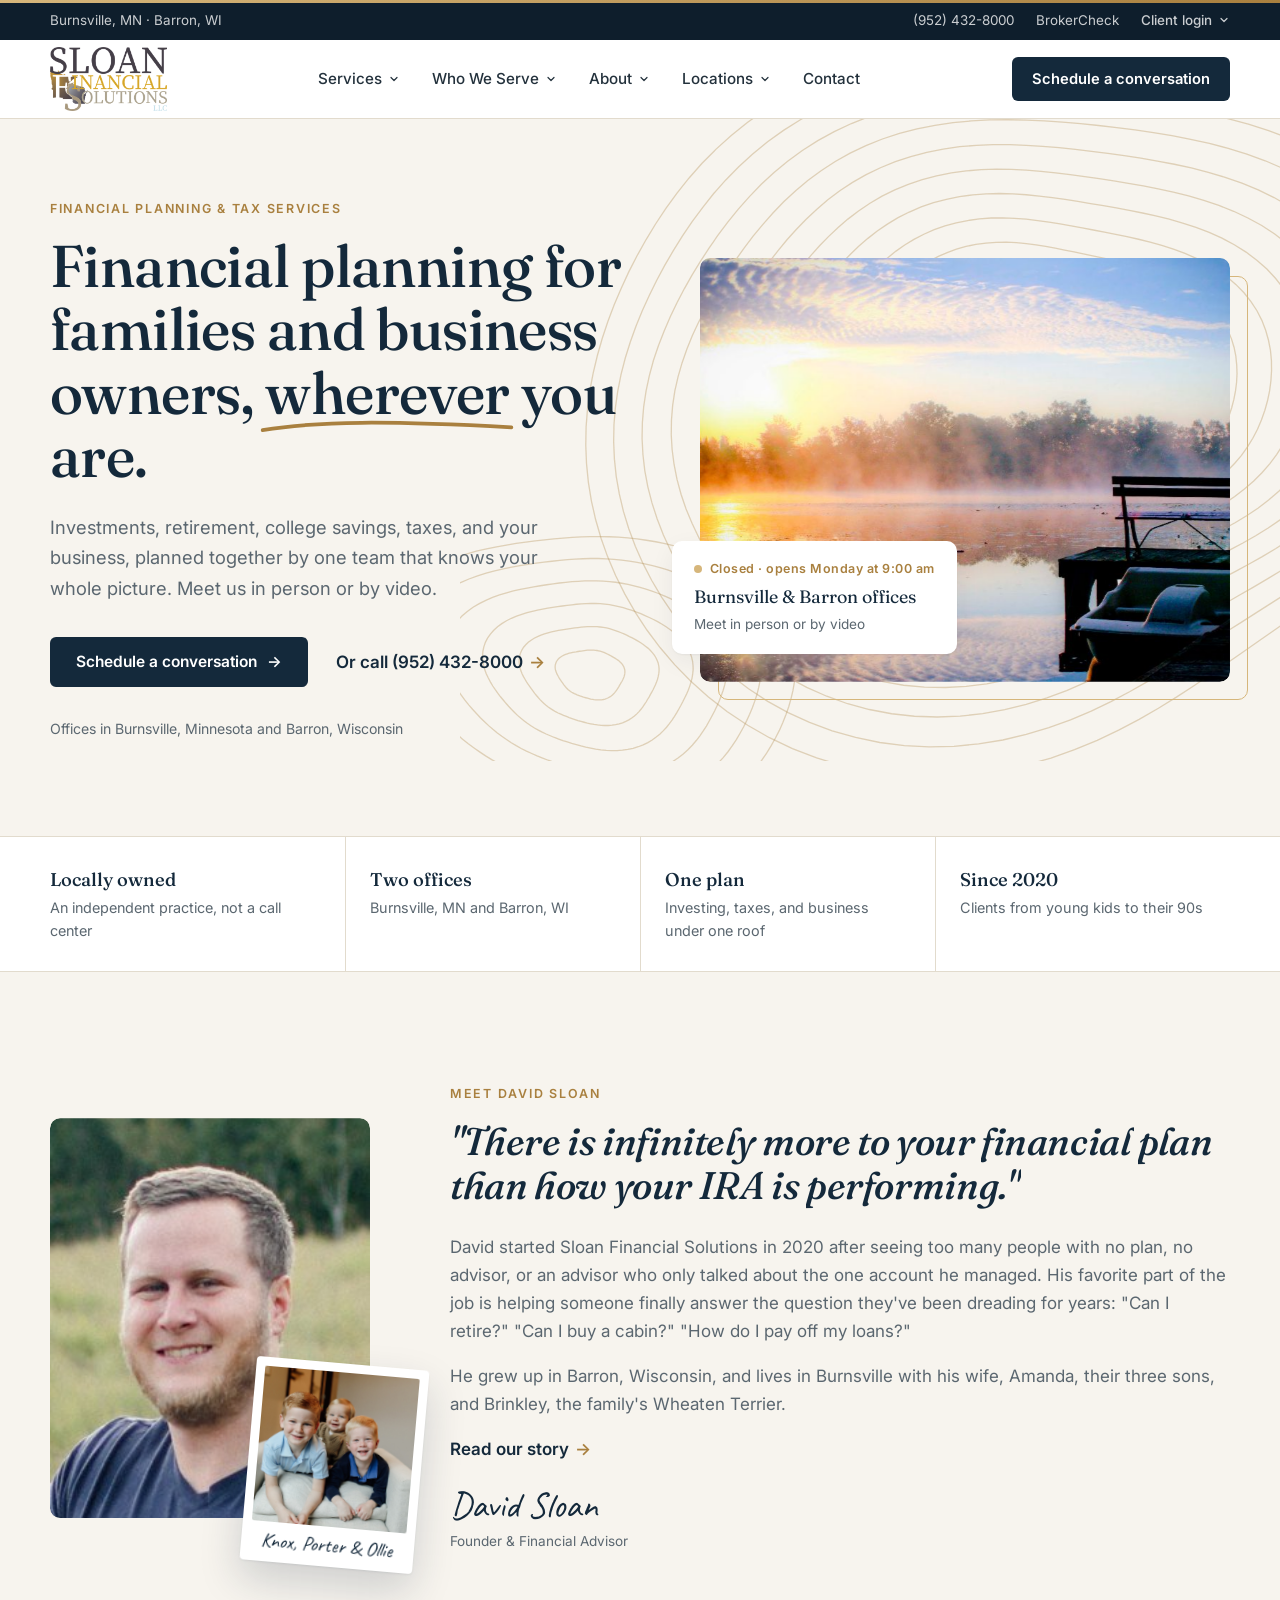
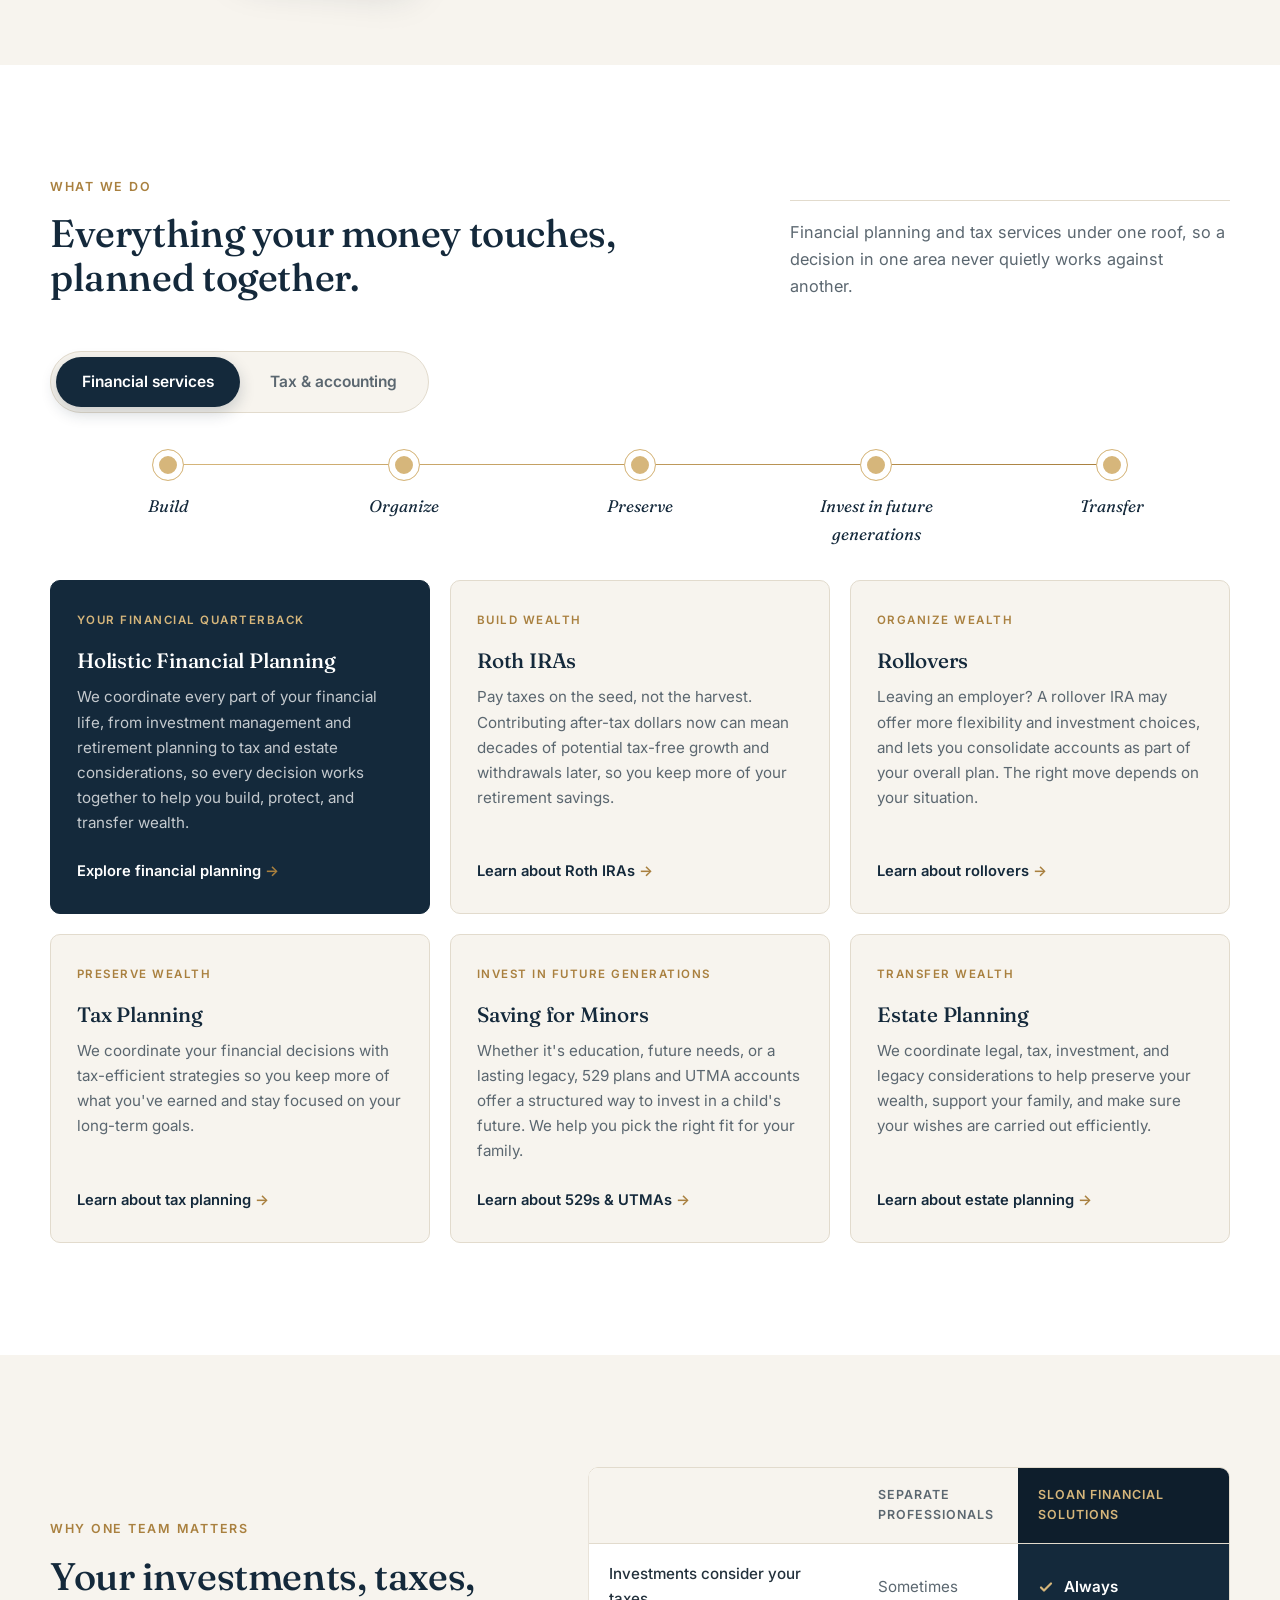
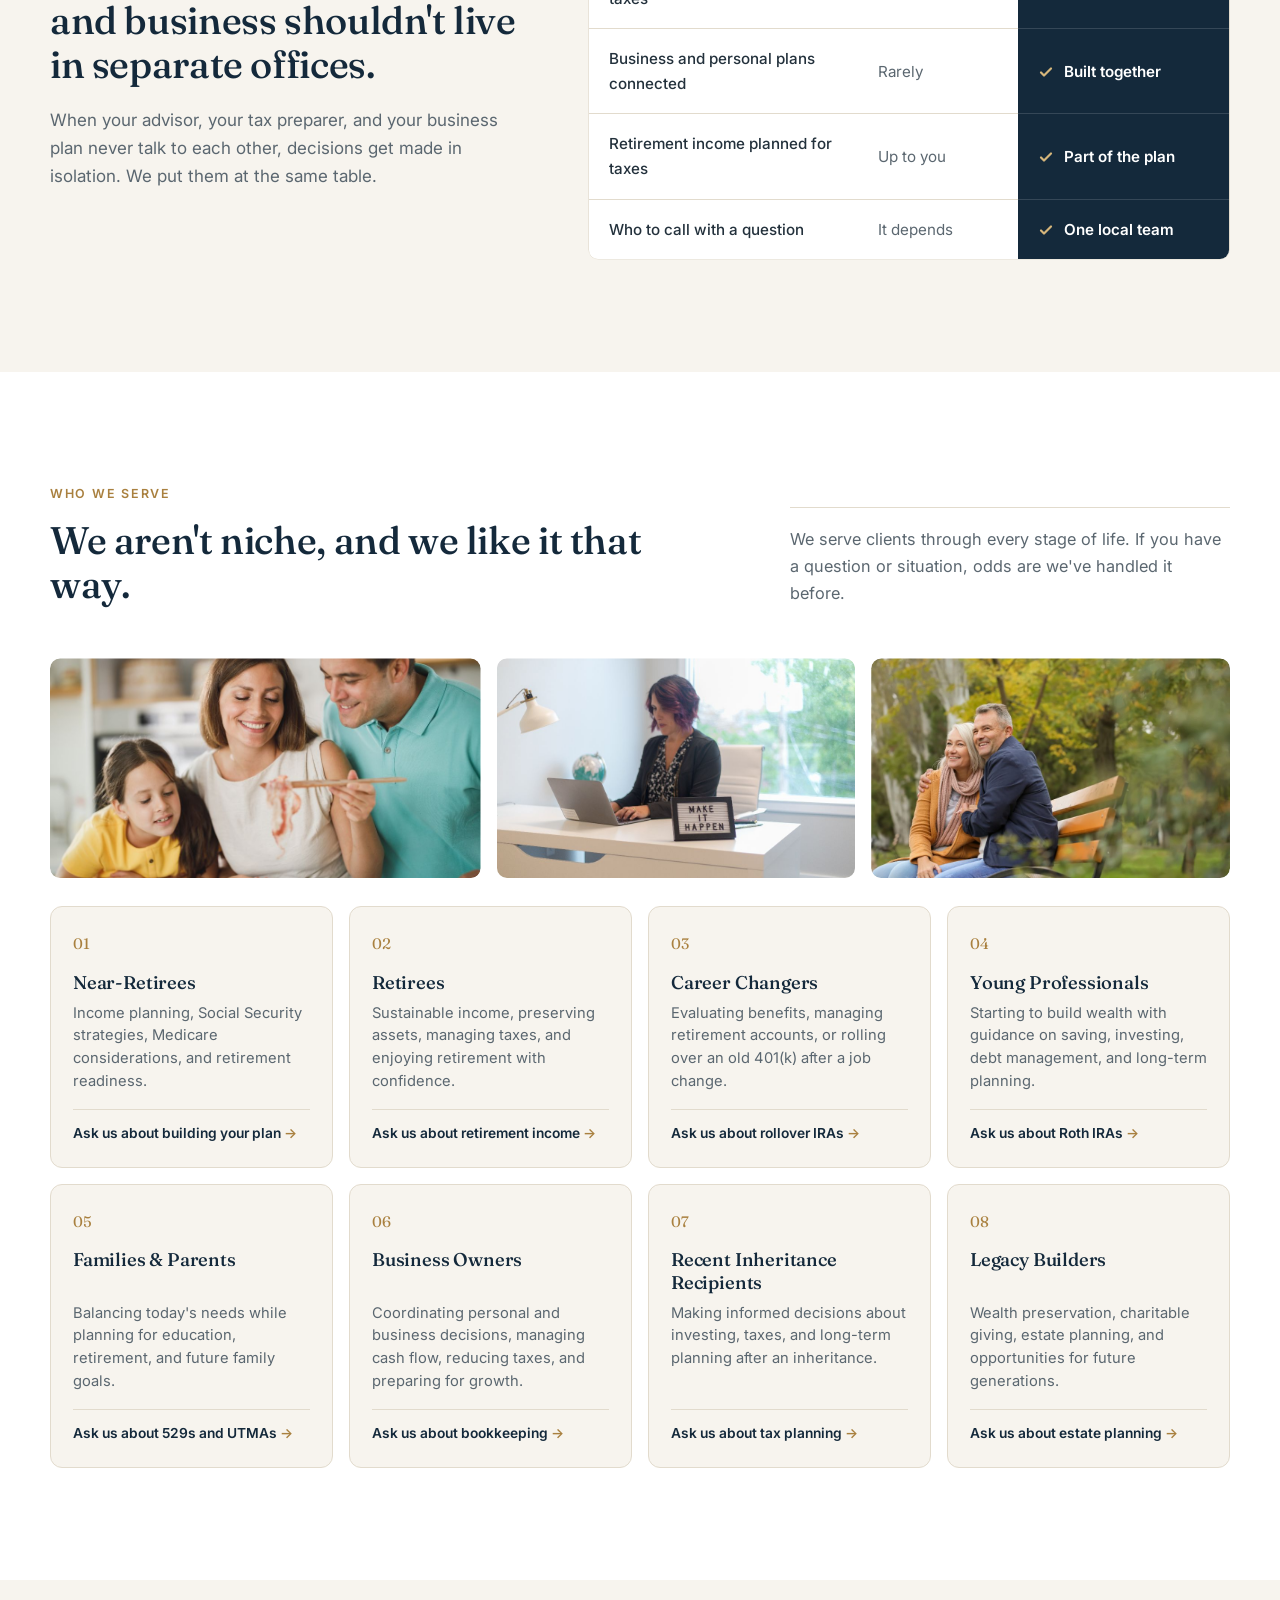
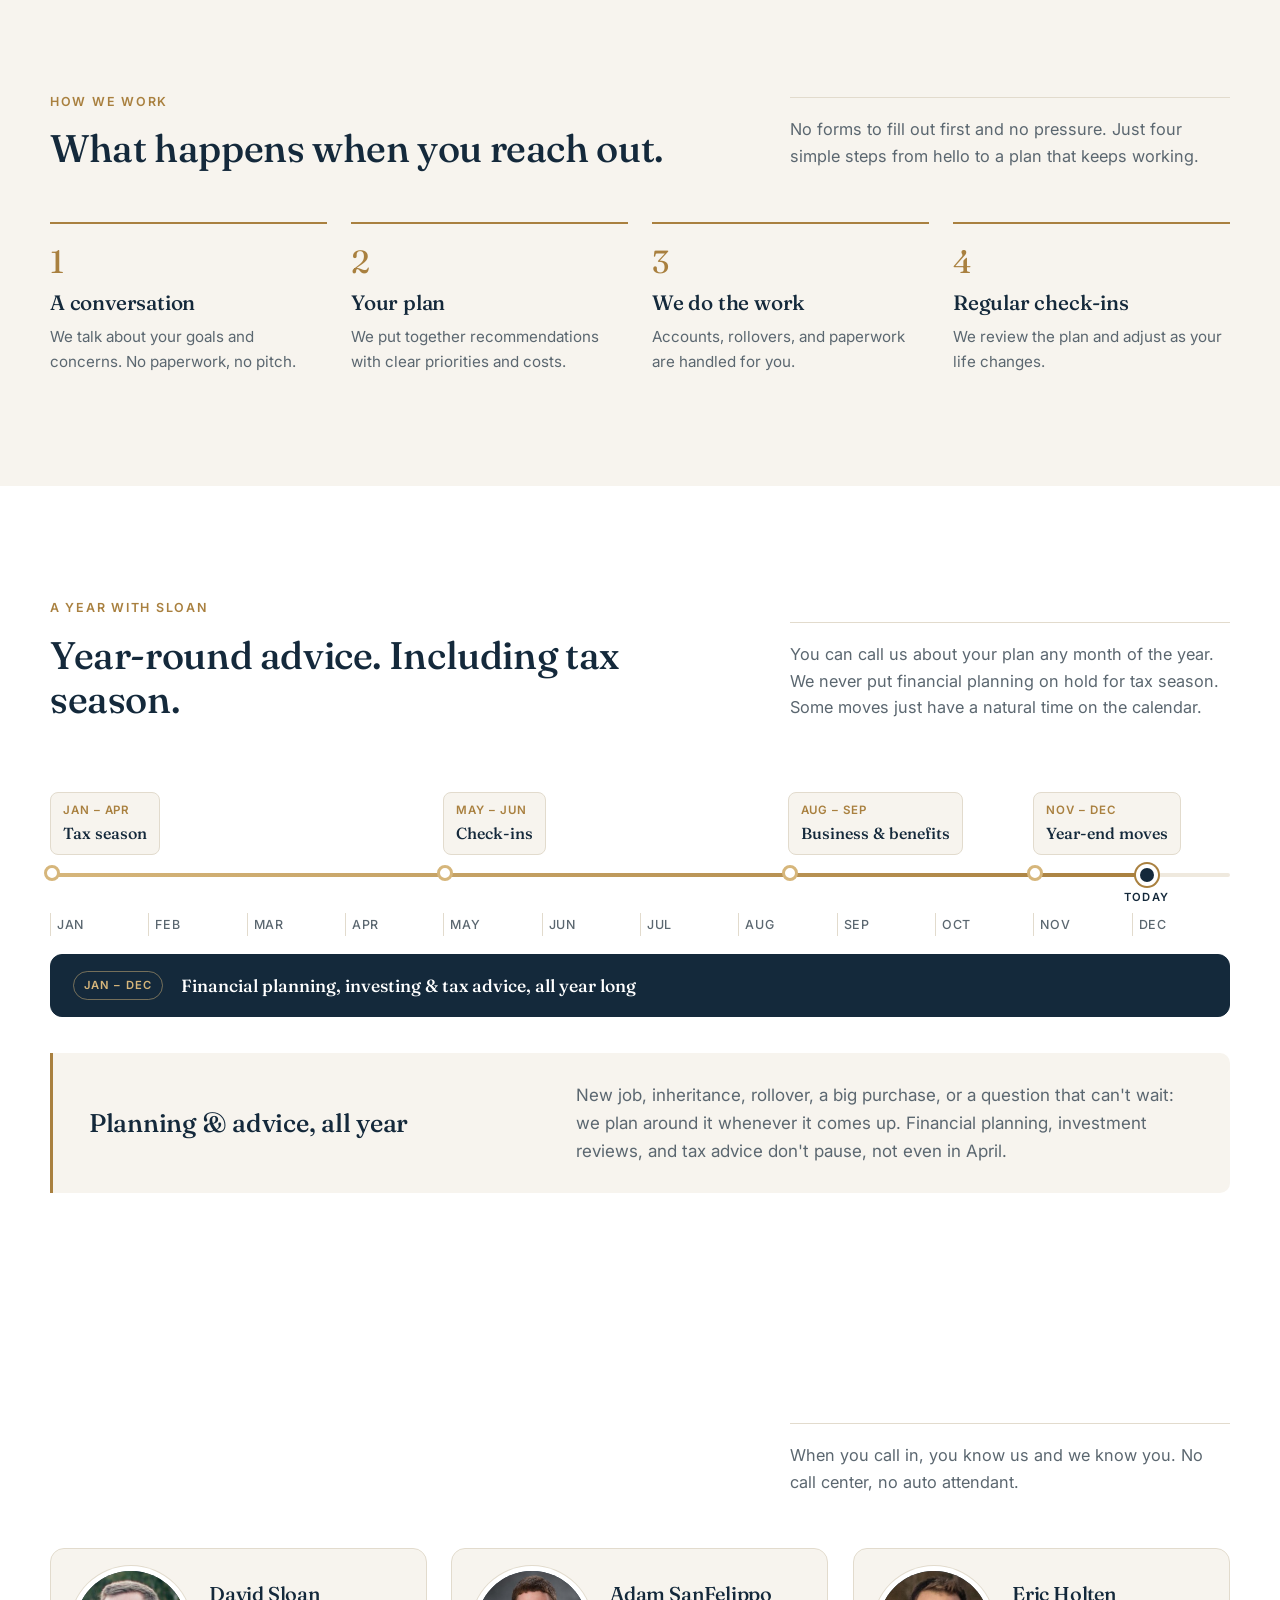
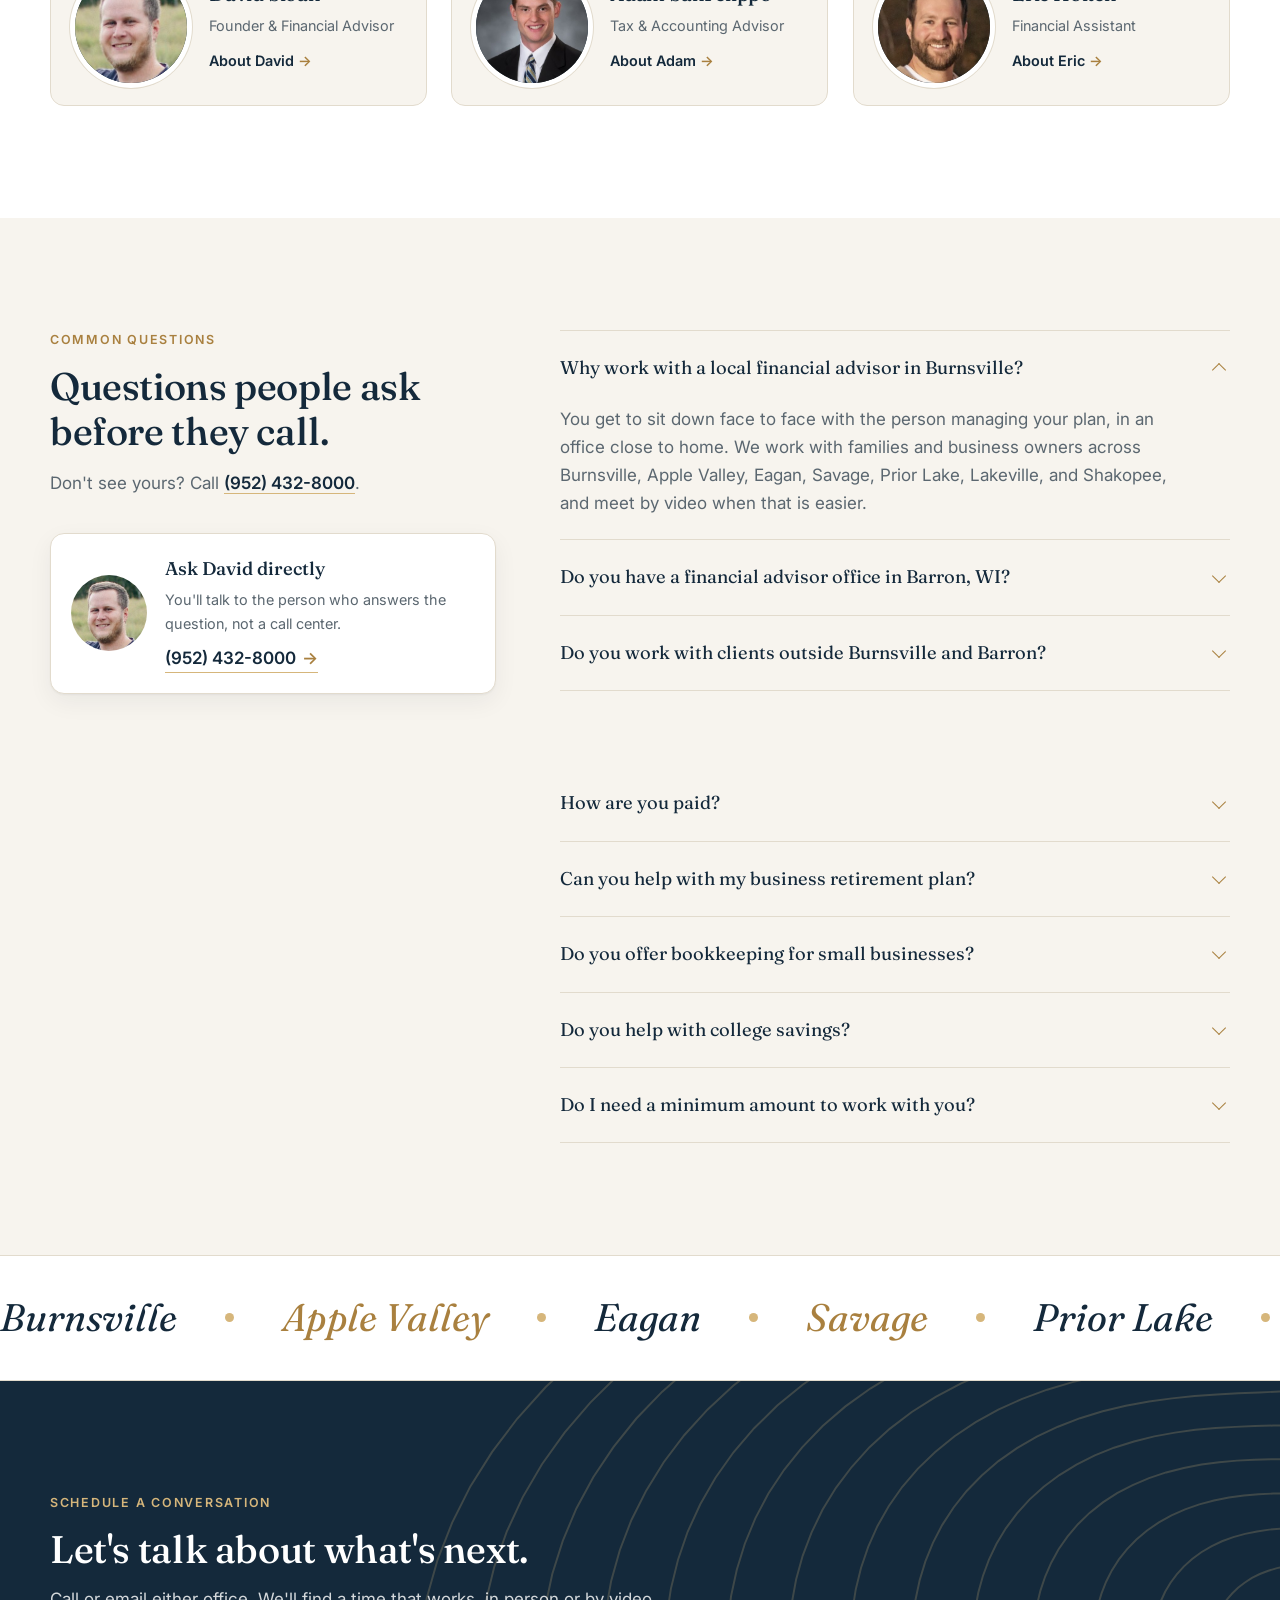
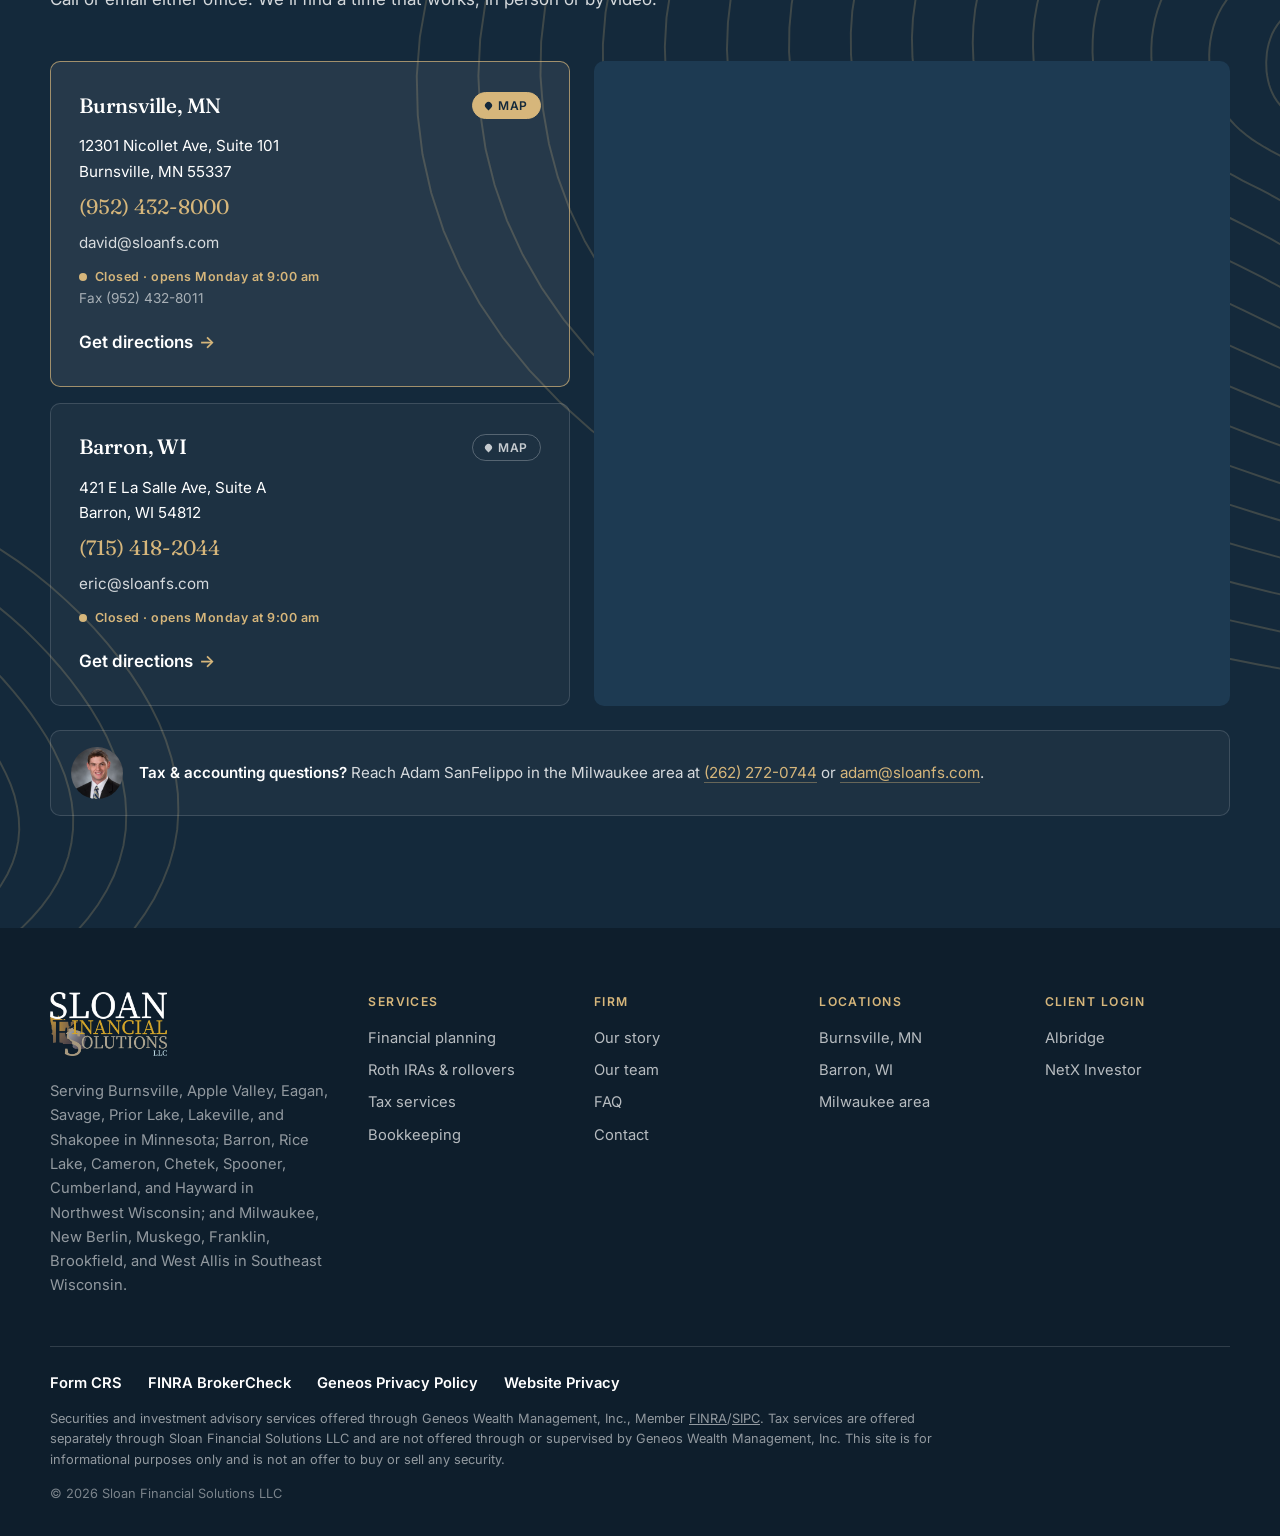
==== commit 94e60369: "Add David's boys as polaroids on home About and Our Story Co-Authored-By: Claude Opus 5.5 <noreply@a" ====
--- a/index.html
+++ b/index.html
@@ -29,7 +29,7 @@
       href="https://fonts.googleapis.com/css2?family=Fraunces:ital,opsz,wght@0,9..144,400;0,9..144,500;1,9..144,400&family=Inter:wght@400;500;600&family=Caveat:wght@500&display=swap"
       rel="stylesheet"
     />
-    <link rel="stylesheet" href="styles.css?v=14" />
+    <link rel="stylesheet" href="styles.css?v=15" />
     <script>document.documentElement.classList.add("js");if(!matchMedia("(prefers-reduced-motion: reduce)").matches)document.documentElement.classList.add("motion");</script>
     <script type="application/ld+json">
 {
@@ -400,6 +400,10 @@
             <div class="portrait portrait-photo">
               <img decoding="async" src="images/portrait-david.jpg" alt="David Sloan, founder of Sloan Financial Solutions" width="235" height="307" />
             </div>
+            <figure class="polaroid polaroid-home">
+              <img decoding="async" src="images/family-boys-couch.jpg" alt="David's sons, Knox, Porter, and Ollie" width="800" height="800" loading="lazy" />
+              <figcaption>Knox, Porter &amp; Ollie</figcaption>
+            </figure>
           </div>
           <div class="about-copy">
             <p class="eyebrow">Meet David Sloan</p>
@@ -916,6 +920,6 @@
     </div>
 
     <script src="vendor/lenis.min.js" defer></script>
-    <script src="script.js?v=14" defer></script>
+    <script src="script.js?v=15" defer></script>
   </body>
 </html>
--- a/styles.css
+++ b/styles.css
@@ -2303,3 +2303,35 @@
   .story-hero { padding: 40px 0 64px; }
   .hero { padding-top: 32px; }
 }
+
+/* ==================================================================
+   v15: Family polaroids (David's boys)
+   ================================================================== */
+.polaroid {
+  margin: 0;
+  padding: 9px 9px 0;
+  background: #fff;
+  border-radius: 4px;
+  box-shadow: 0 1px 2px rgba(20, 41, 59, 0.08), 0 18px 40px rgba(20, 41, 59, 0.18);
+  transition: rotate 0.6s var(--ease), scale 0.6s var(--ease), box-shadow 0.6s var(--ease);
+}
+.polaroid img { display: block; width: 100%; height: auto; aspect-ratio: 1; object-fit: cover; border-radius: 2px; }
+.polaroid figcaption { padding: 8px 4px 10px; font-family: "Caveat", cursive; font-size: 1.25rem; white-space: nowrap; line-height: 1.1; text-align: center; color: var(--navy); }
+.polaroid:hover { rotate: 0deg; scale: 1.03; box-shadow: 0 1px 2px rgba(20, 41, 59, 0.08), 0 26px 50px rgba(20, 41, 59, 0.22); }
+
+.about-portrait { position: relative; }
+.polaroid-home { position: absolute; right: -16%; bottom: -12%; width: 54%; rotate: 5deg; z-index: 2; }
+.about { overflow-x: clip; }
+
+.polaroid-story { width: 82%; margin: 30px auto 0; rotate: -3deg; }
+
+@media (max-width: 960px) {
+  .about-portrait { margin-bottom: 40px; }
+  .polaroid-home { right: -8%; bottom: -14%; width: 48%; }
+  .why-aside .polaroid-story { grid-column: 1 / -1; width: min(62%, 230px); margin: 28px 0 0 8px; }
+}
+@media (max-width: 640px) {
+  .about-portrait { max-width: 280px; }
+  .polaroid-home { right: -18%; }
+  .polaroid figcaption { font-size: 1.05rem; }
+}
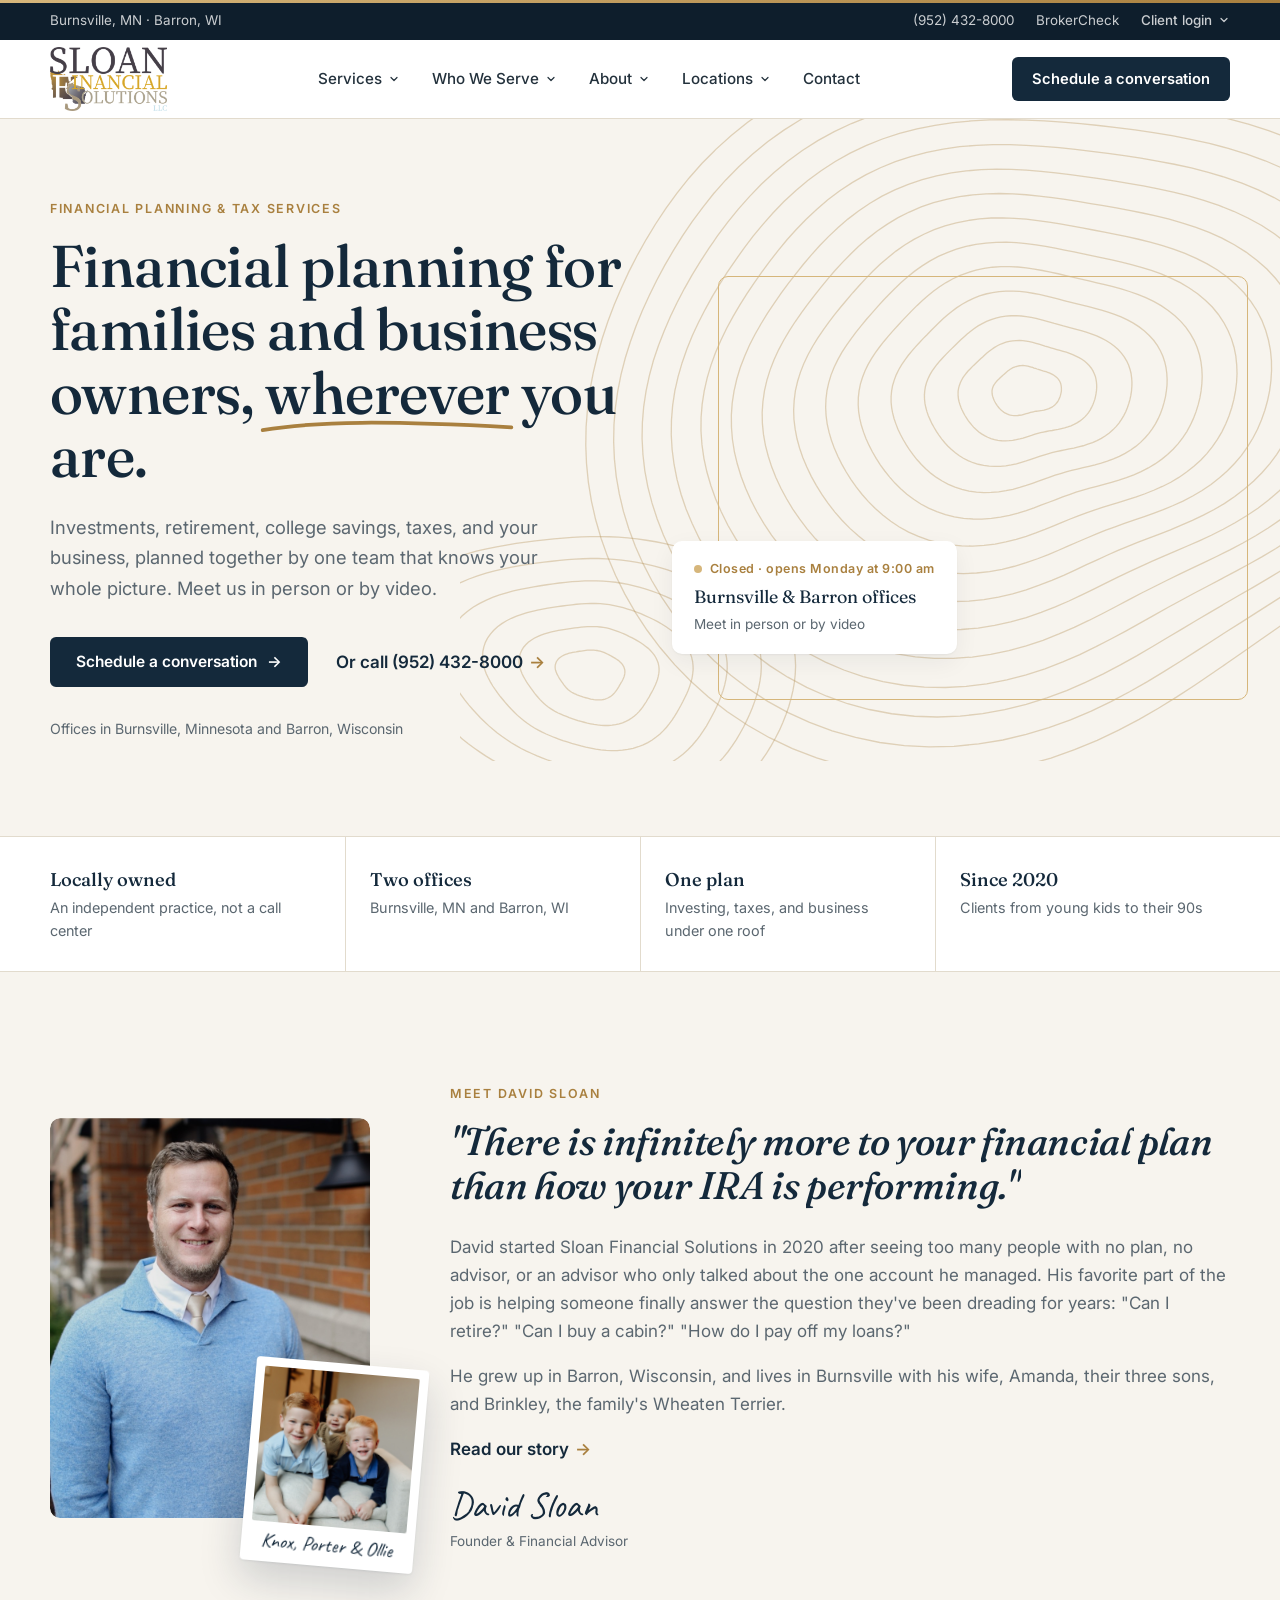
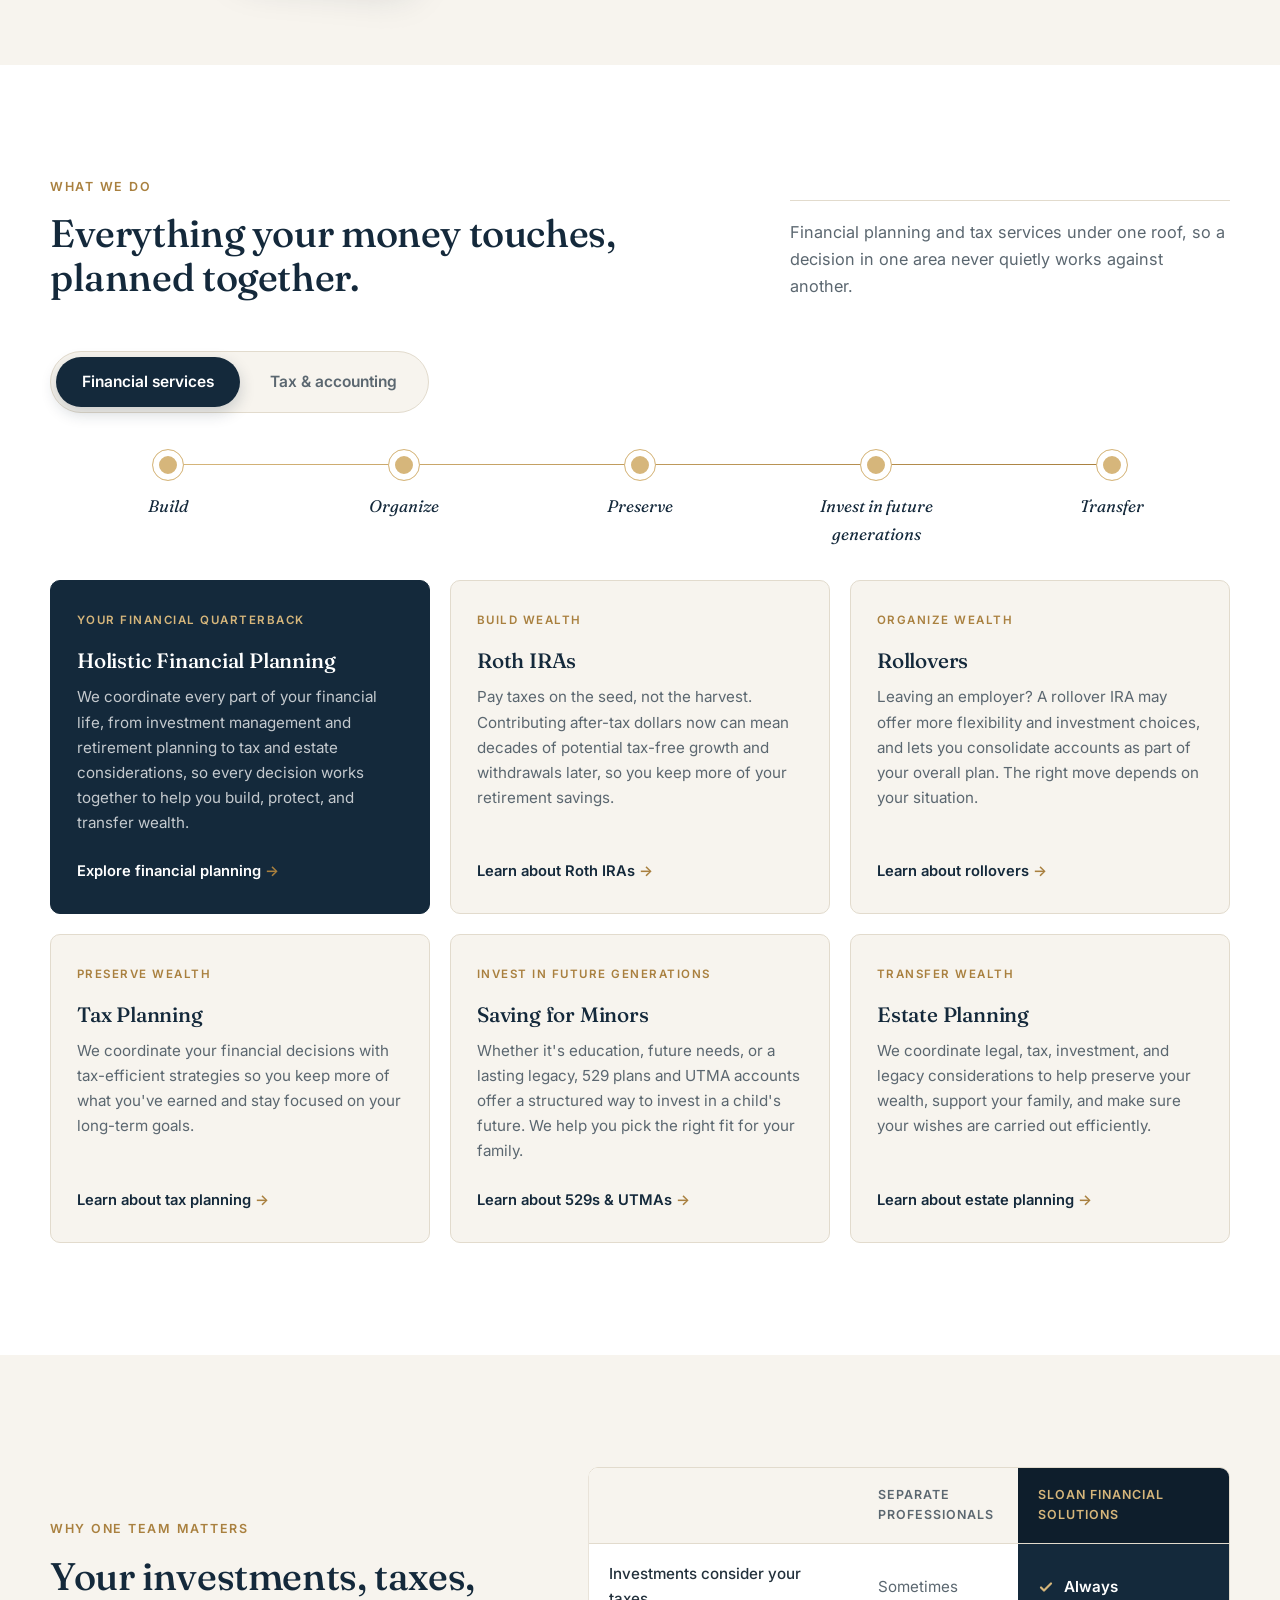
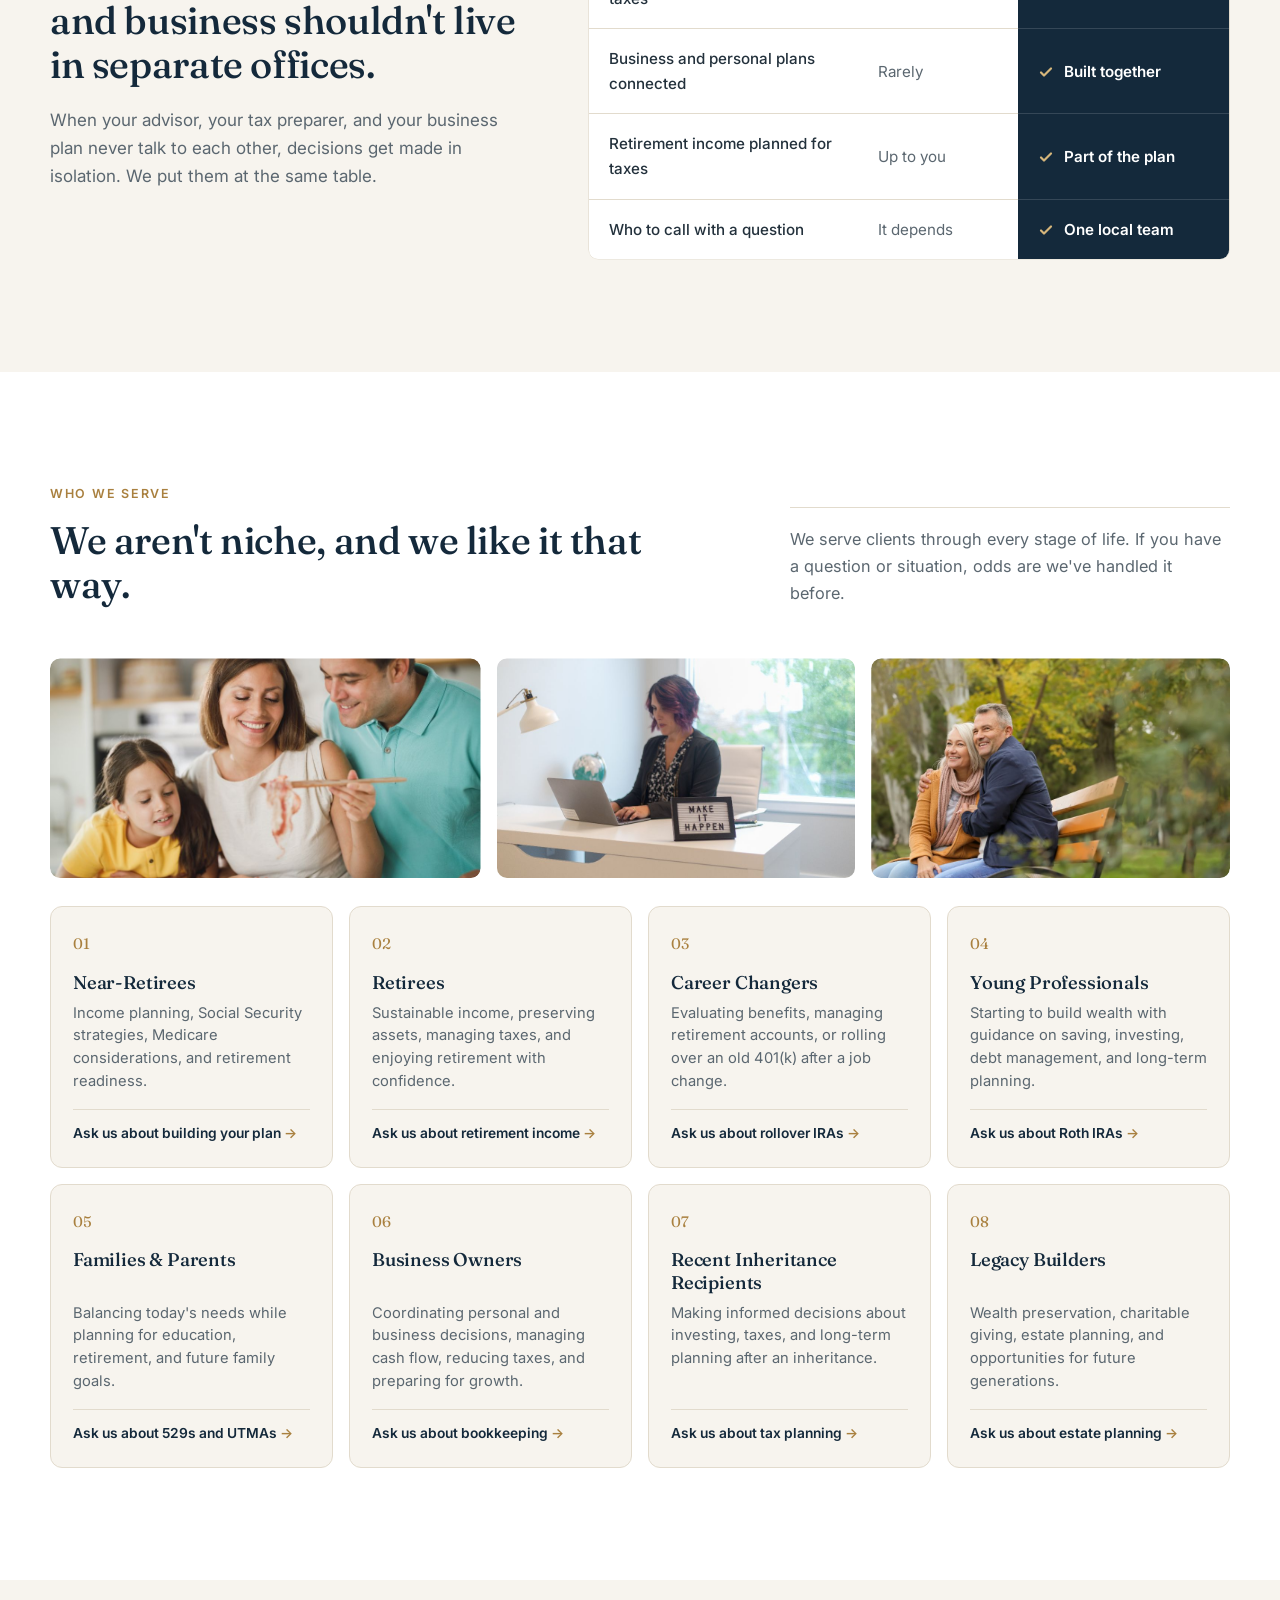
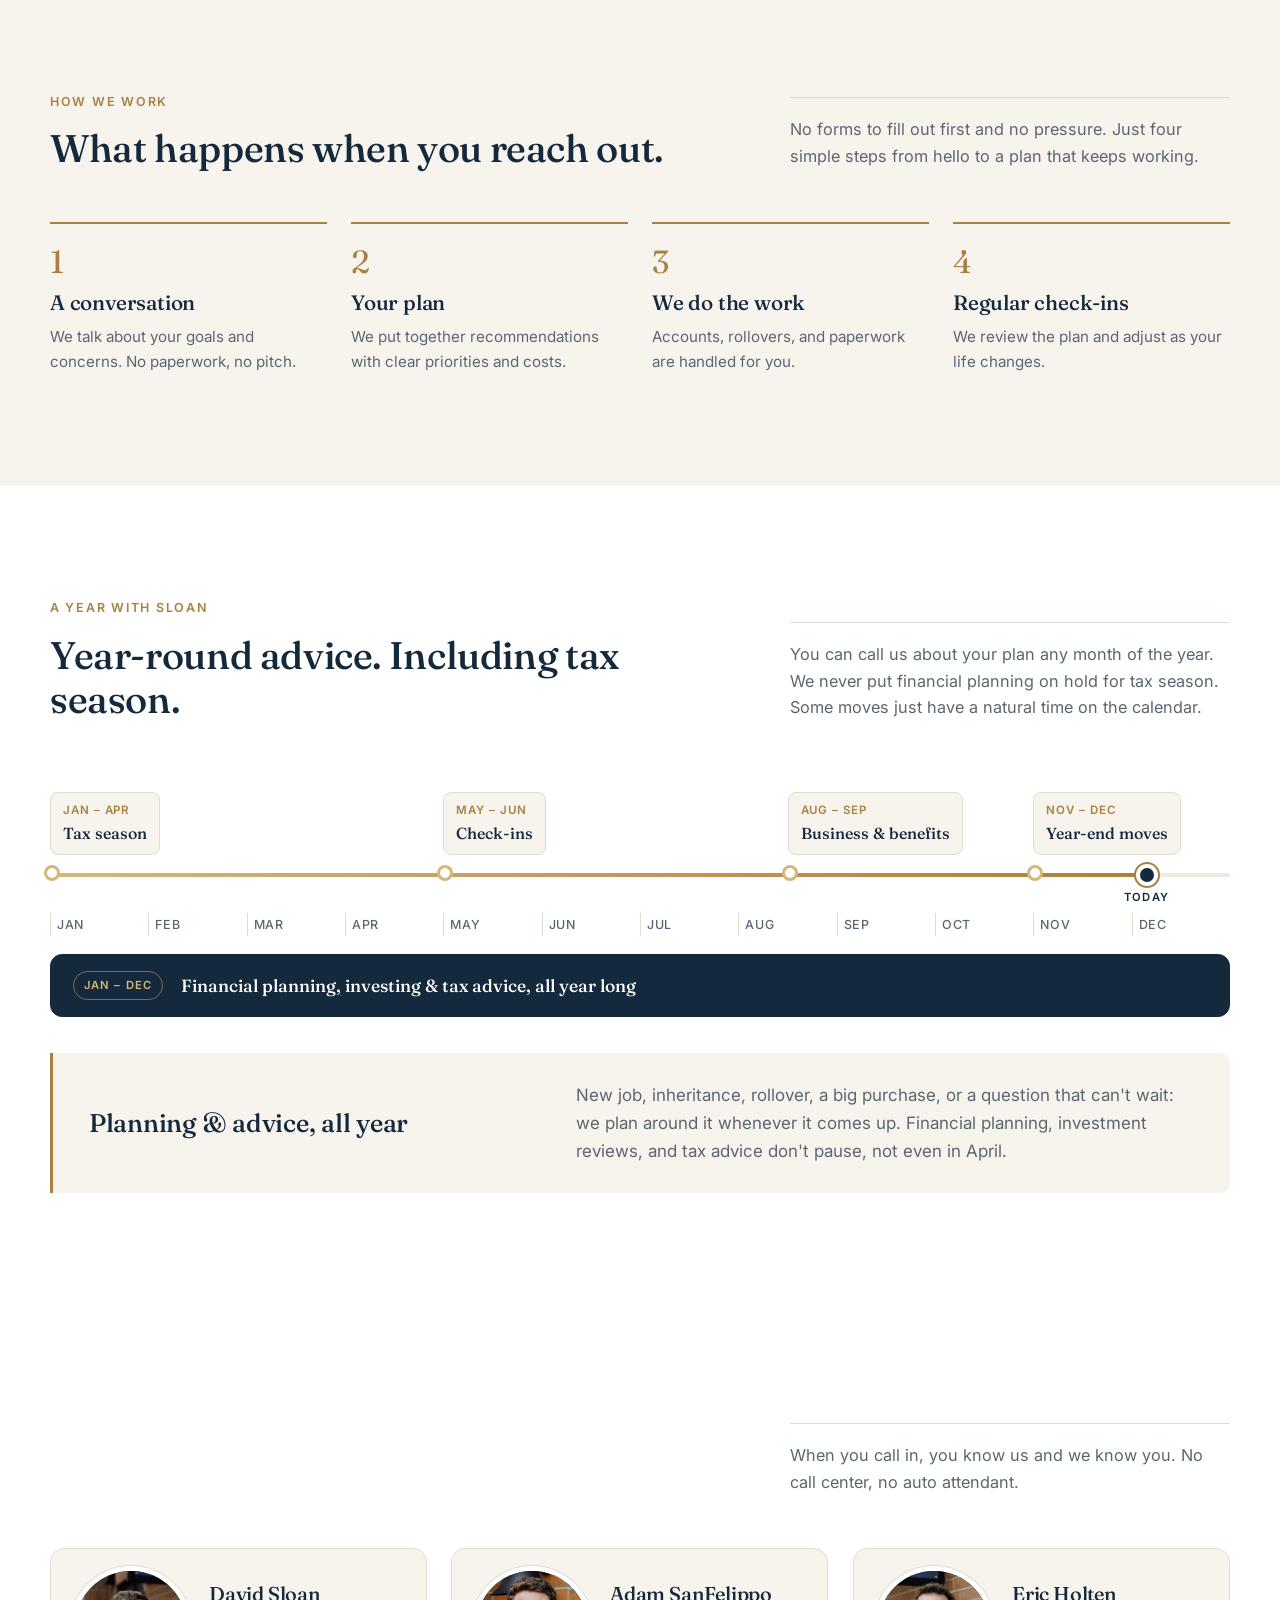
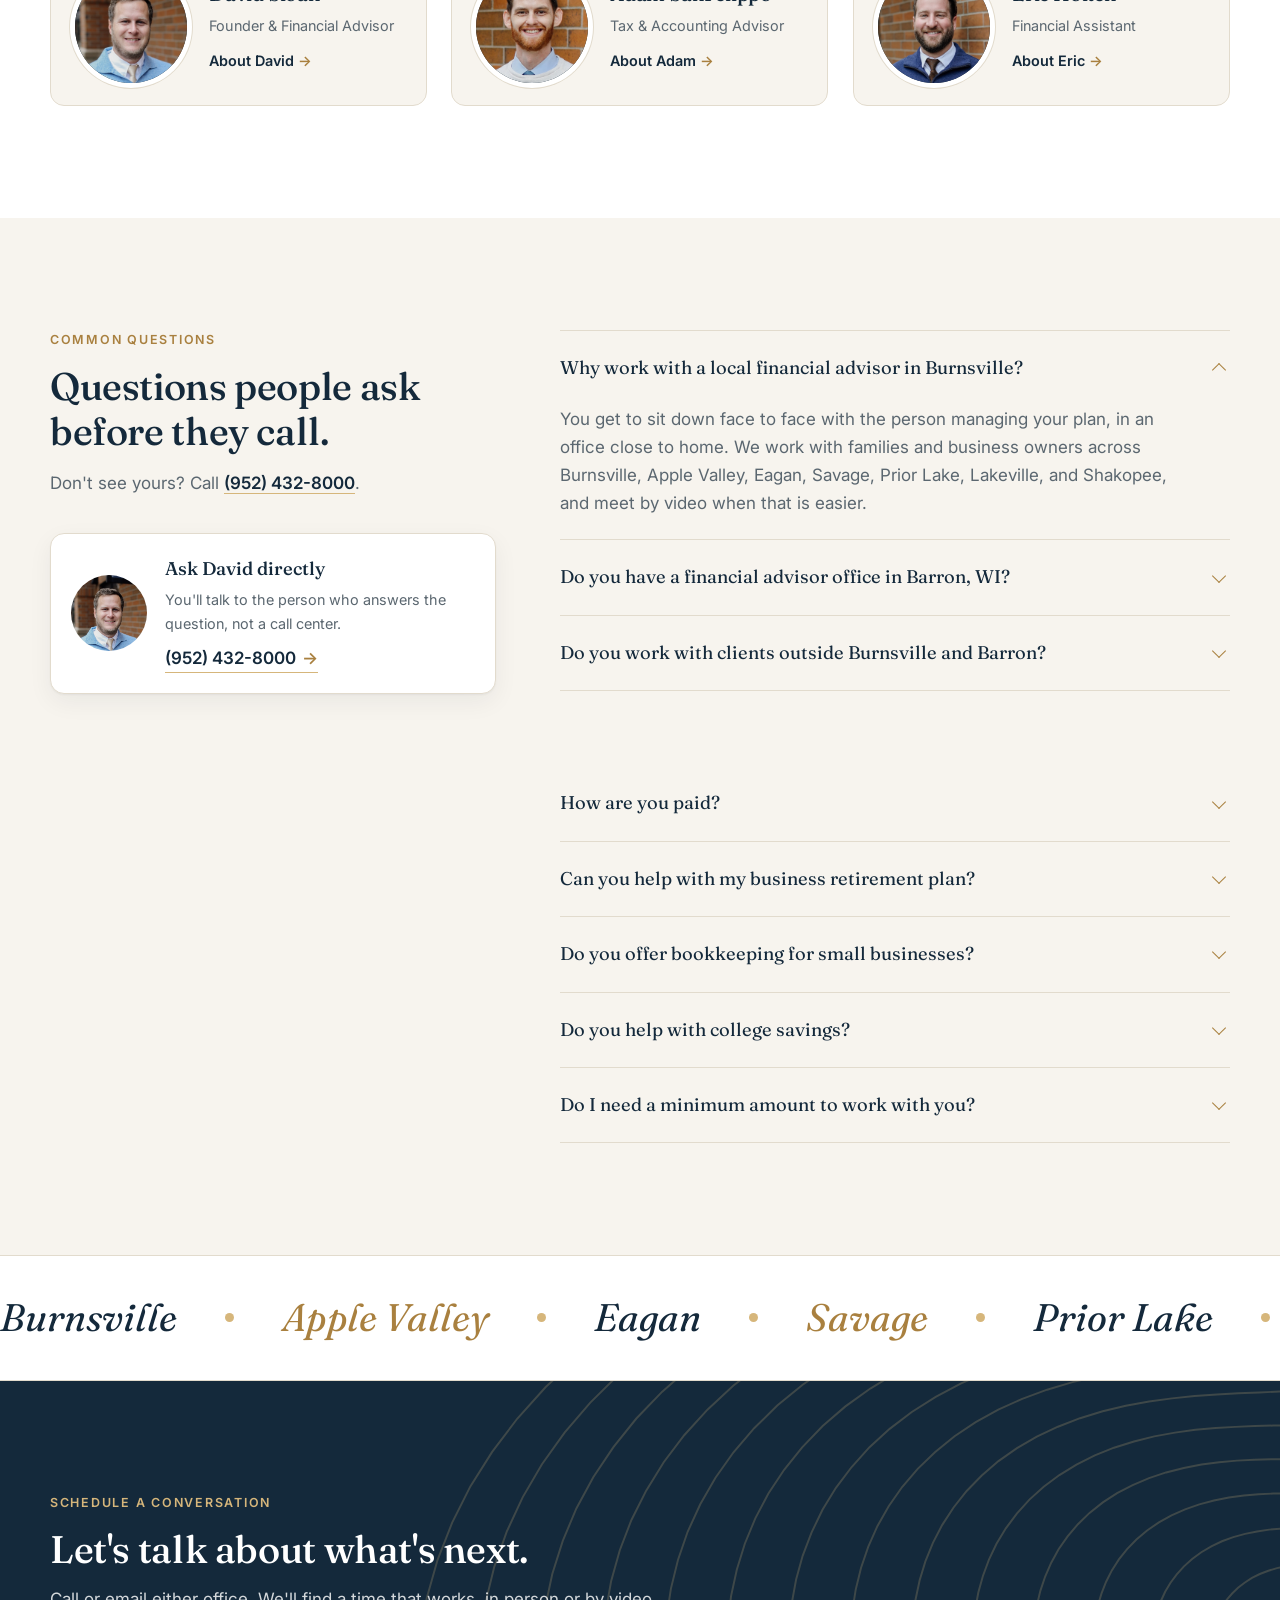
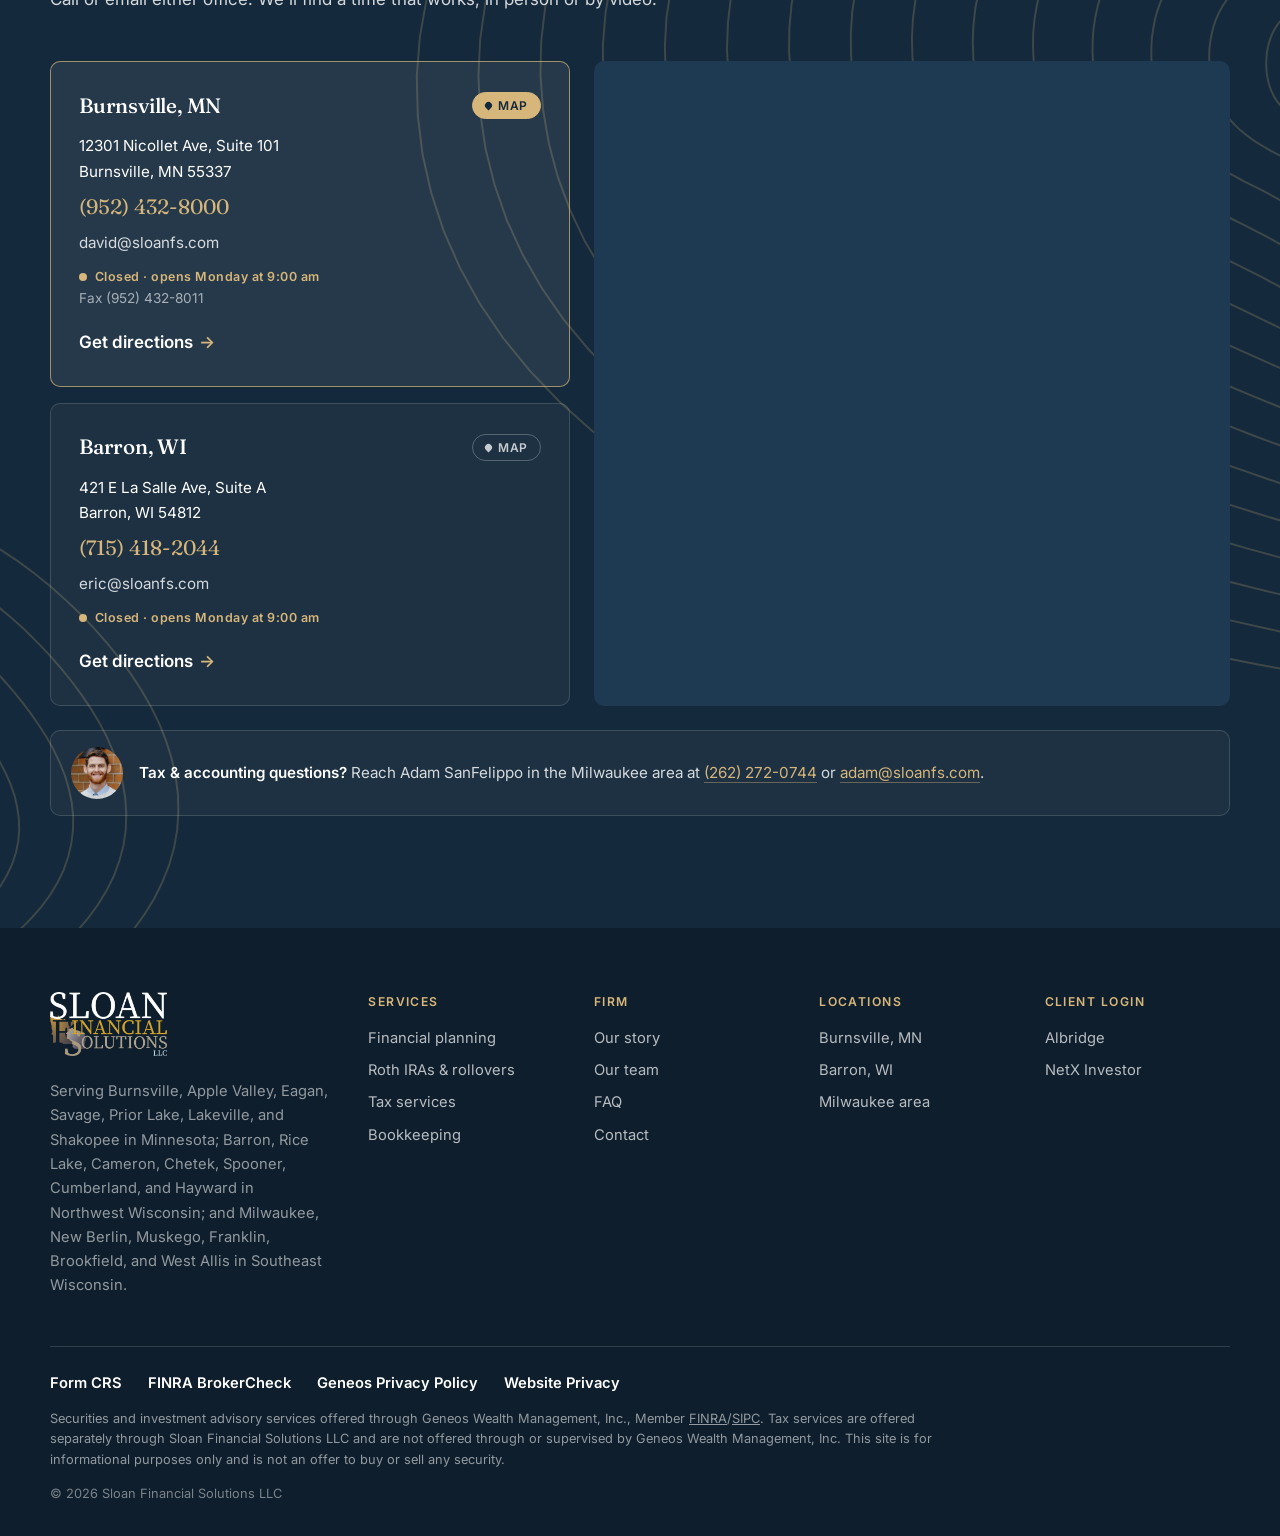
==== commit 113fdc01: "Professional photos: team hero, David and Eric headshots, Adam cropped from team shot Team photo rep" ====
--- a/index.html
+++ b/index.html
@@ -29,7 +29,7 @@
       href="https://fonts.googleapis.com/css2?family=Fraunces:ital,opsz,wght@0,9..144,400;0,9..144,500;1,9..144,400&family=Inter:wght@400;500;600&family=Caveat:wght@500&display=swap"
       rel="stylesheet"
     />
-    <link rel="stylesheet" href="styles.css?v=15" />
+    <link rel="stylesheet" href="styles.css?v=16" />
     <script>document.documentElement.classList.add("js");if(!matchMedia("(prefers-reduced-motion: reduce)").matches)document.documentElement.classList.add("motion");</script>
     <script type="application/ld+json">
 {
@@ -46,7 +46,7 @@
   "description": "Locally owned financial planning and tax practice founded in 2020 by financial advisor David Sloan, with offices in Burnsville, Minnesota and Barron, Wisconsin.",
   "url": "https://www.sloanfs.com/",
   "logo": "https://www.sloanfs.com/images/logo-stacked-dark.png",
-  "image": "https://www.sloanfs.com/images/hero-lake.jpg",
+  "image": "https://www.sloanfs.com/images/team-hero.jpg",
   "telephone": "+1-952-432-8000",
   "faxNumber": "+1-952-432-8011",
   "email": "david@sloanfs.com",
@@ -373,7 +373,7 @@
           </div>
 
           <figure class="hero-photo" data-depth="12">
-            <div class="hero-photo-frame"><img decoding="async" fetchpriority="high" src="images/hero-lake.jpg" alt="Morning mist over a Minnesota lake with a wooden dock" width="960" height="640" /></div>
+            <div class="hero-photo-frame"><picture><source media="(max-width: 640px)" srcset="images/team-hero-mobile.jpg" width="900" height="720" /><img decoding="async" fetchpriority="high" src="images/team-hero.jpg" alt="Eric Holten, David Sloan, and Adam SanFelippo outside the Sloan Financial Solutions office" width="1500" height="1200" /></picture></div>
             <figcaption class="hero-card">
               <span class="status" data-status><span class="status-dot"></span><span class="status-text">Mon to Fri, 9:00 to 4:30</span></span>
               <span class="hero-card-value">Burnsville &amp; Barron offices</span>
@@ -398,7 +398,7 @@
         <div class="container about-grid">
           <div class="about-portrait">
             <div class="portrait portrait-photo">
-              <img decoding="async" src="images/portrait-david.jpg" alt="David Sloan, founder of Sloan Financial Solutions" width="235" height="307" />
+              <img decoding="async" src="images/david-portrait.jpg" alt="David Sloan, founder and financial advisor at Sloan Financial Solutions" width="800" height="1000" />
             </div>
             <figure class="polaroid polaroid-home">
               <img decoding="async" src="images/family-boys-couch.jpg" alt="David's sons, Knox, Porter, and Ollie" width="800" height="800" loading="lazy" />
@@ -714,19 +714,19 @@
 
           <div class="team-grid">
             <a class="team-card" href="our-story.html#david">
-              <div class="team-photo"><img decoding="async" src="images/team-david.jpg" alt="David Sloan" loading="lazy" /></div>
+              <div class="team-photo"><img decoding="async" src="images/david-headshot.jpg" alt="David Sloan" loading="lazy" /></div>
               <h3>David Sloan</h3>
               <p class="team-role">Founder &amp; Financial Advisor</p>
               <p class="team-more">About David <span aria-hidden="true">&rarr;</span></p>
             </a>
             <a class="team-card" href="our-story.html#adam">
-              <div class="team-photo"><img decoding="async" src="images/team-adam.jpg" alt="Adam SanFelippo" loading="lazy" /></div>
+              <div class="team-photo"><img decoding="async" src="images/adam-headshot.jpg" alt="Adam SanFelippo" loading="lazy" /></div>
               <h3>Adam SanFelippo</h3>
               <p class="team-role">Tax &amp; Accounting Advisor</p>
               <p class="team-more">About Adam <span aria-hidden="true">&rarr;</span></p>
             </a>
             <a class="team-card" href="our-story.html#eric">
-              <div class="team-photo"><img decoding="async" src="images/team-eric.jpg" alt="Eric Holten" loading="lazy" /></div>
+              <div class="team-photo"><img decoding="async" src="images/eric-headshot.jpg" alt="Eric Holten" loading="lazy" /></div>
               <h3>Eric Holten</h3>
               <p class="team-role">Financial Assistant</p>
               <p class="team-more">About Eric <span aria-hidden="true">&rarr;</span></p>
@@ -743,7 +743,7 @@
             <h2>Questions people ask before they call.</h2>
             <p>Don't see yours? Call <a href="tel:9524328000">(952) 432-8000</a>.</p>
             <div class="ask-card">
-              <img decoding="async" src="images/team-david.jpg" alt="David Sloan" width="235" height="235" loading="lazy" />
+              <img decoding="async" src="images/david-headshot.jpg" alt="David Sloan" width="600" height="600" loading="lazy" />
               <div>
                 <p class="ask-name">Ask David directly</p>
                 <p class="ask-text">You'll talk to the person who answers the question, not a call center.</p>
@@ -847,7 +847,7 @@
           </div>
 
           <div class="tax-line">
-            <img decoding="async" src="images/team-adam.jpg" alt="Adam SanFelippo" width="360" height="360" loading="lazy" />
+            <img decoding="async" src="images/adam-headshot.jpg" alt="Adam SanFelippo" width="600" height="600" loading="lazy" />
             <p><strong>Tax &amp; accounting questions?</strong> Reach Adam SanFelippo in the Milwaukee area at <a href="tel:2622720744">(262) 272-0744</a> or <a href="mailto:adam@sloanfs.com">adam@sloanfs.com</a>.</p>
           </div>
         </div>
@@ -920,6 +920,6 @@
     </div>
 
     <script src="vendor/lenis.min.js" defer></script>
-    <script src="script.js?v=15" defer></script>
+    <script src="script.js?v=16" defer></script>
   </body>
 </html>
--- a/styles.css
+++ b/styles.css
@@ -329,7 +329,7 @@
   width: 100%;
   aspect-ratio: 5 / 4;
   object-fit: cover;
-  object-position: 25% 60%;
+  object-position: 50% 40%;
   border-radius: var(--radius);
 }
 
@@ -2335,3 +2335,9 @@
   .polaroid-home { right: -18%; }
   .polaroid figcaption { font-size: 1.05rem; }
 }
+
+/* v16: team photo hero. On phones the status card sits under the photo so it never covers faces. */
+@media (max-width: 640px) {
+  .hero-photo .hero-card { position: relative; left: auto; right: auto; bottom: auto; margin: -36px 14px 0; }
+  .hero-photo::before { inset: 14px -10px 40px 10px; }
+}
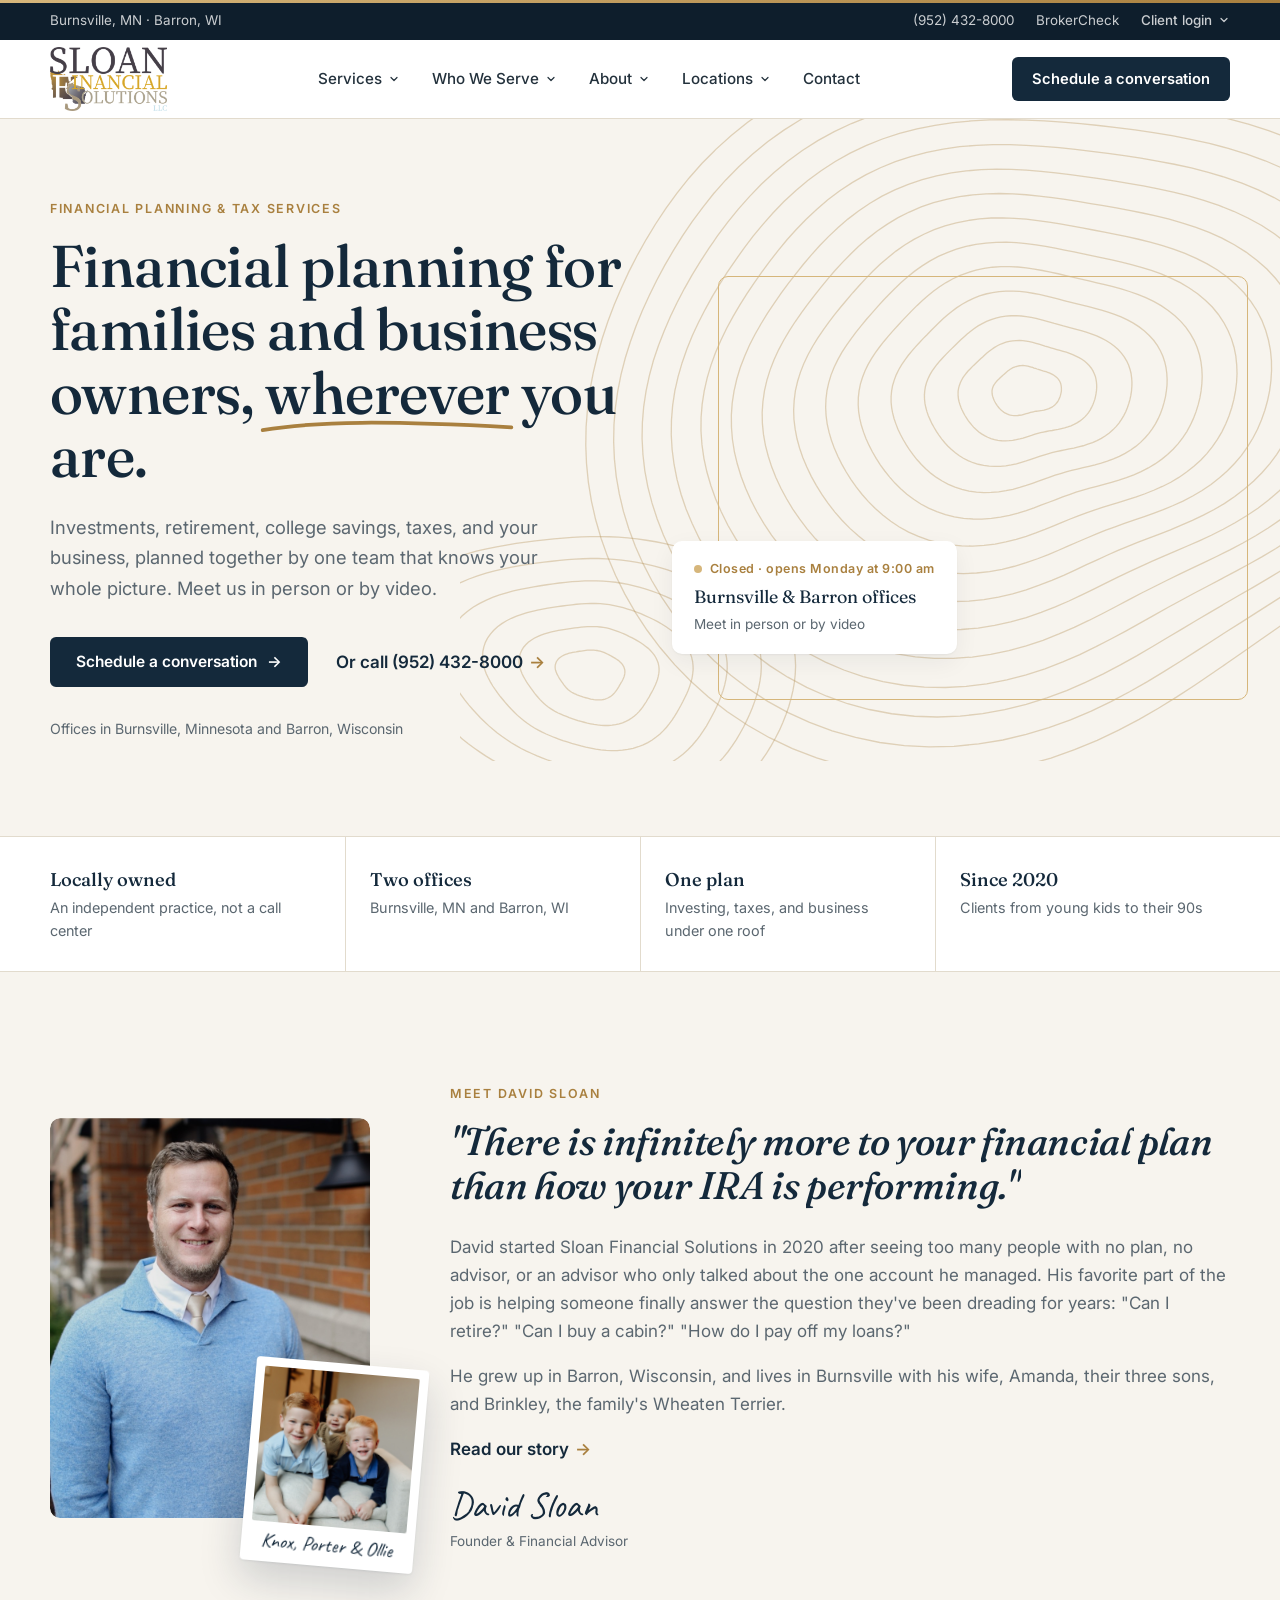
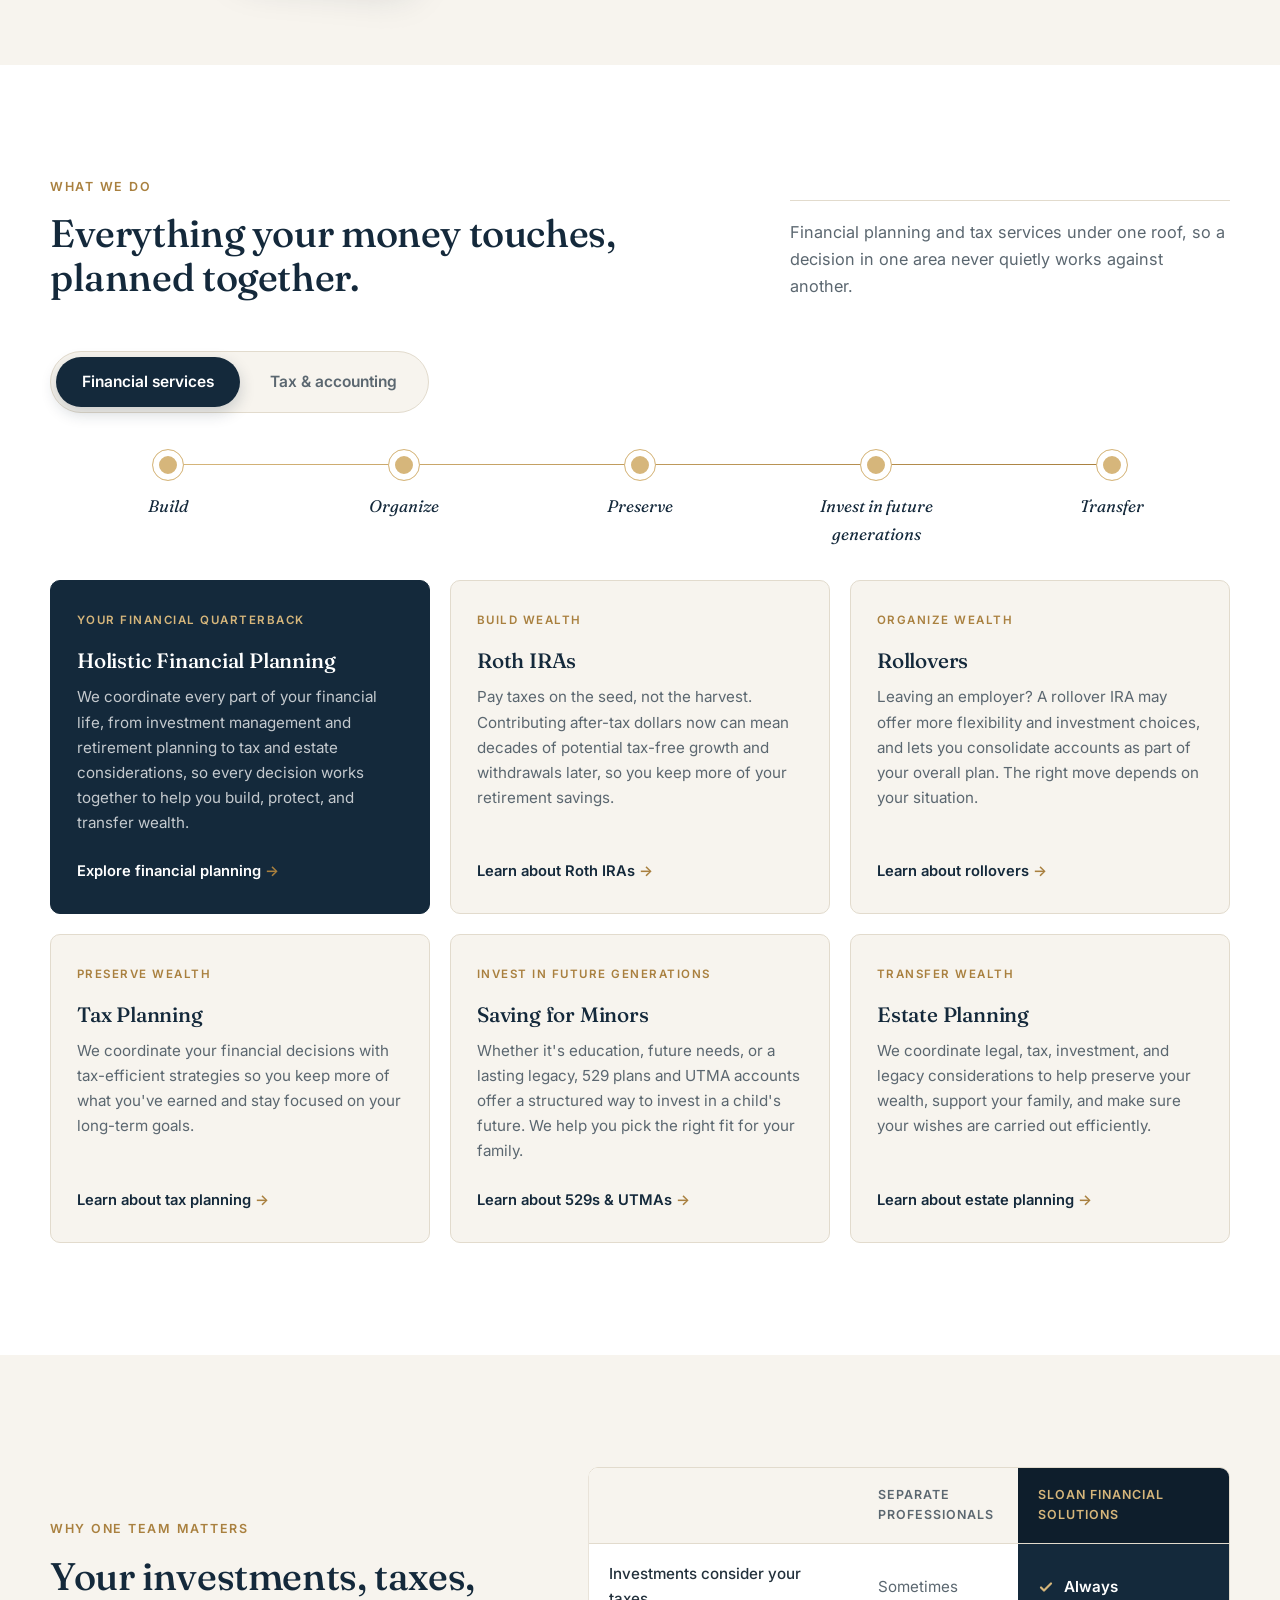
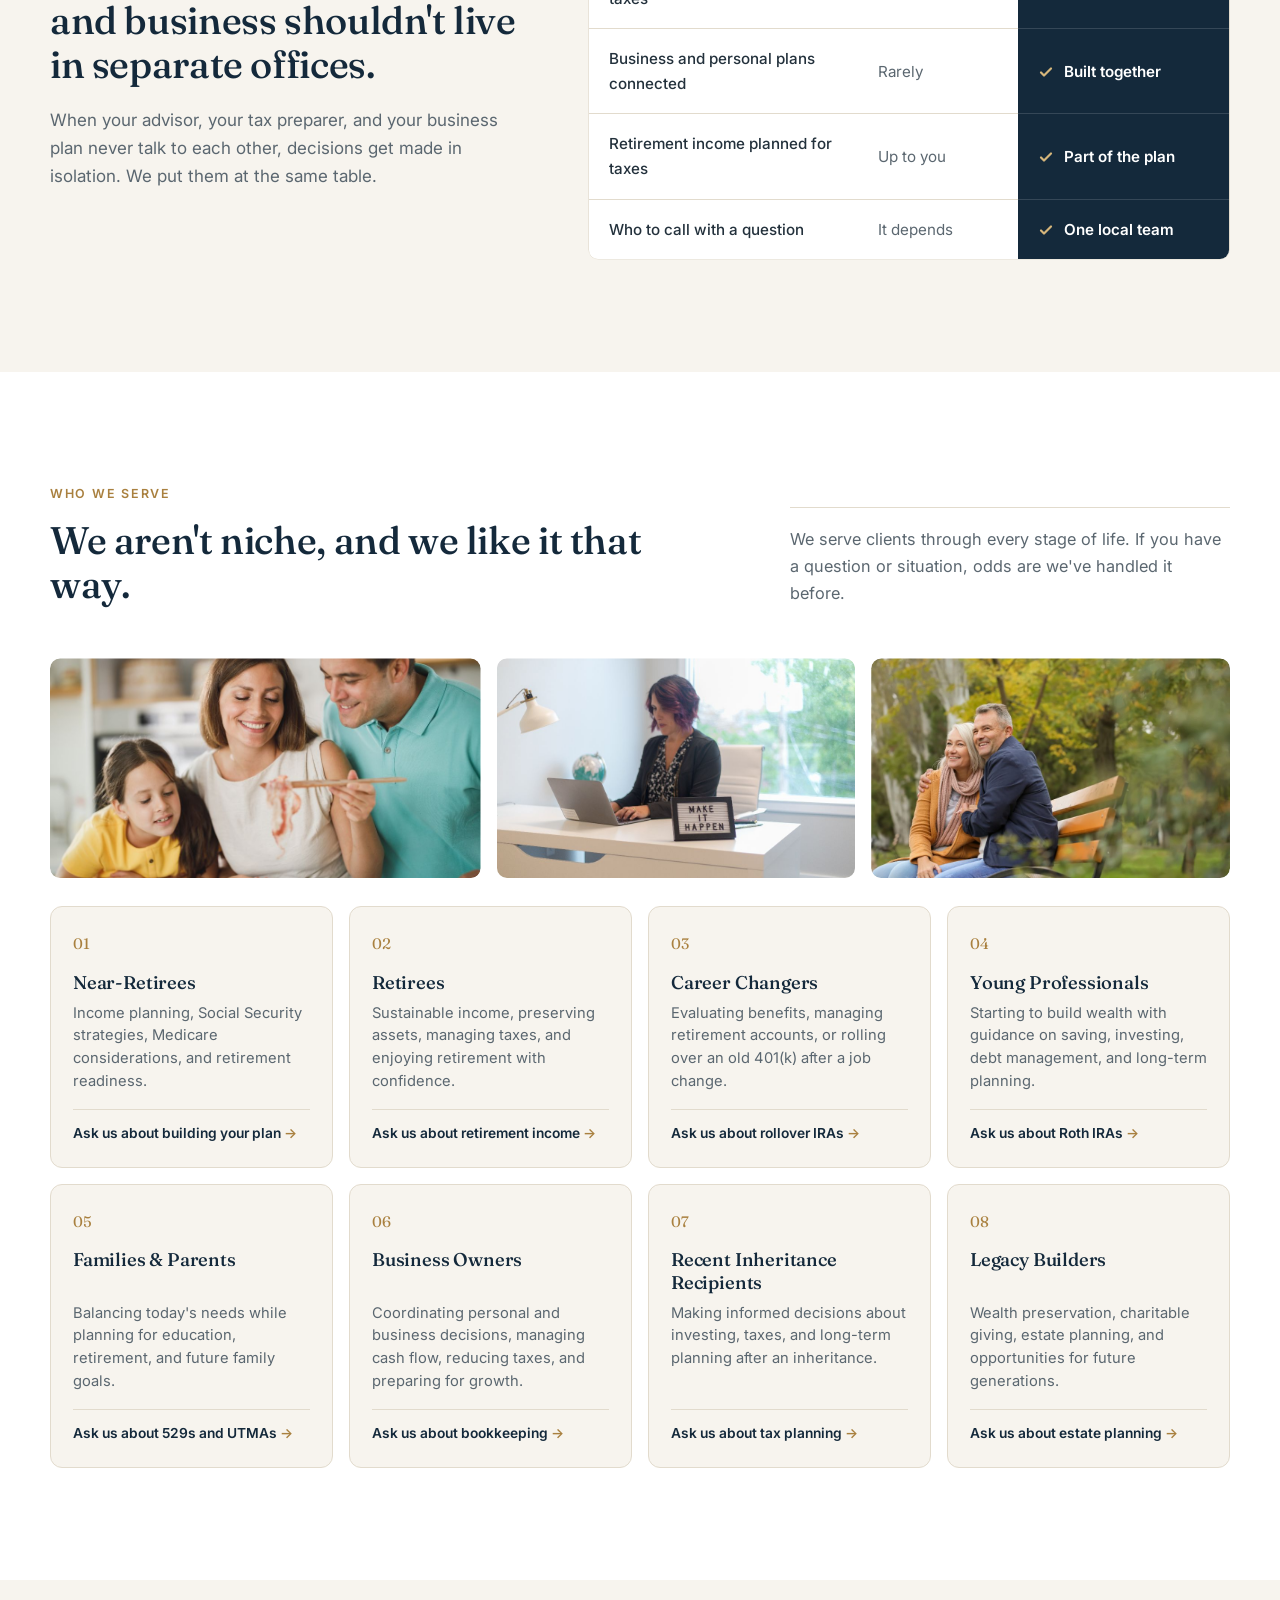
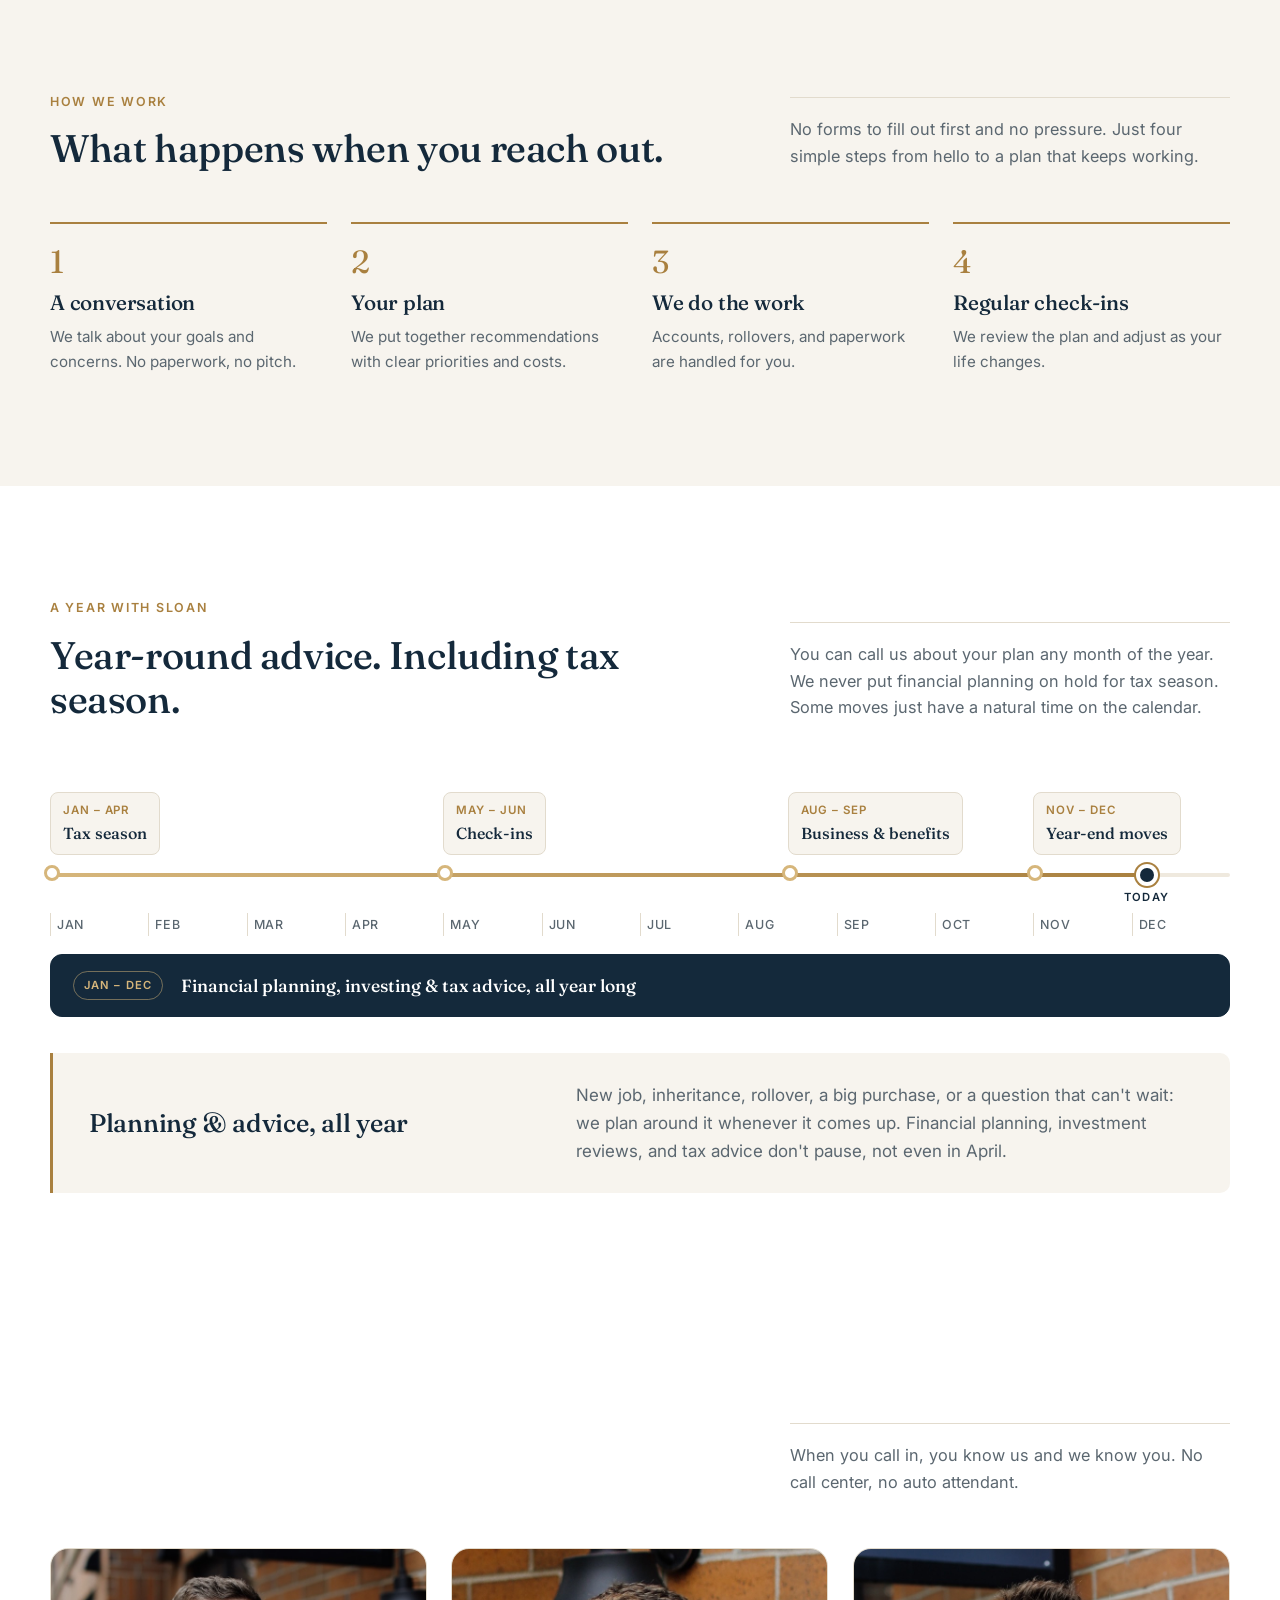
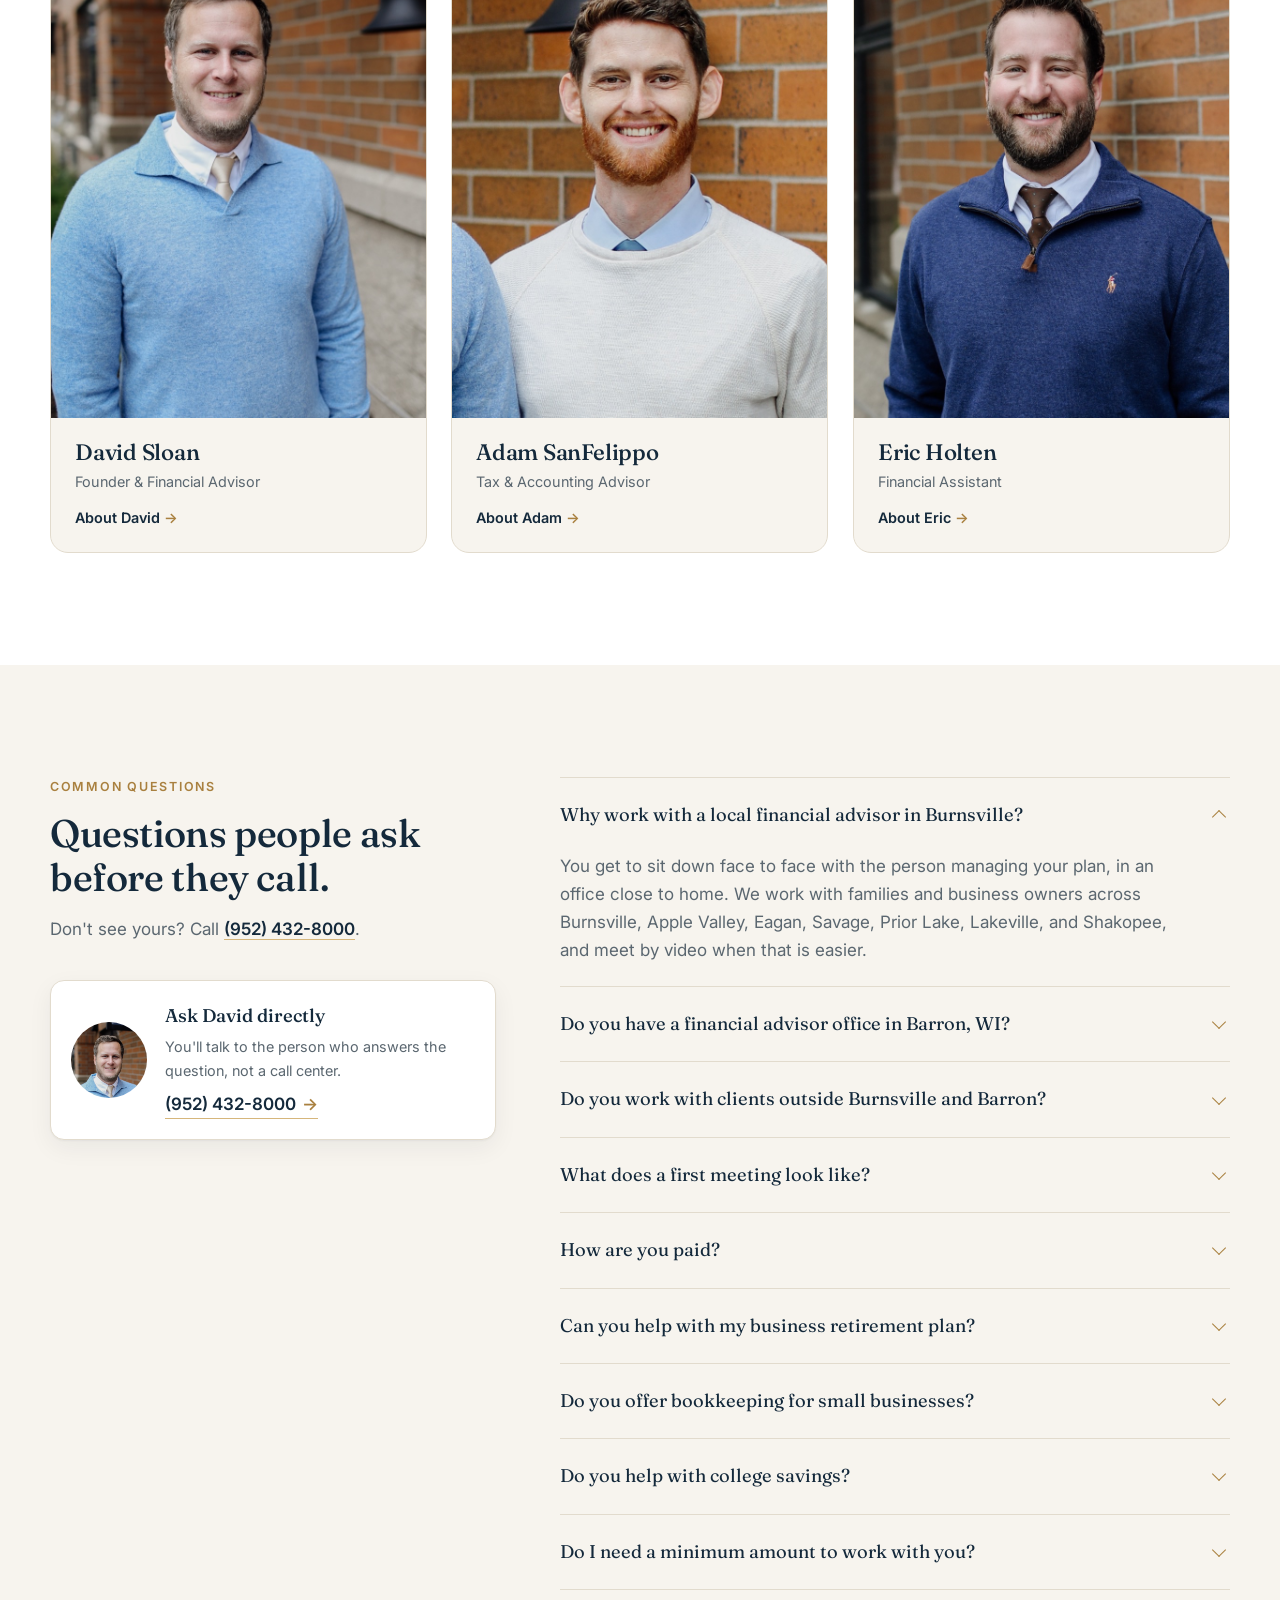
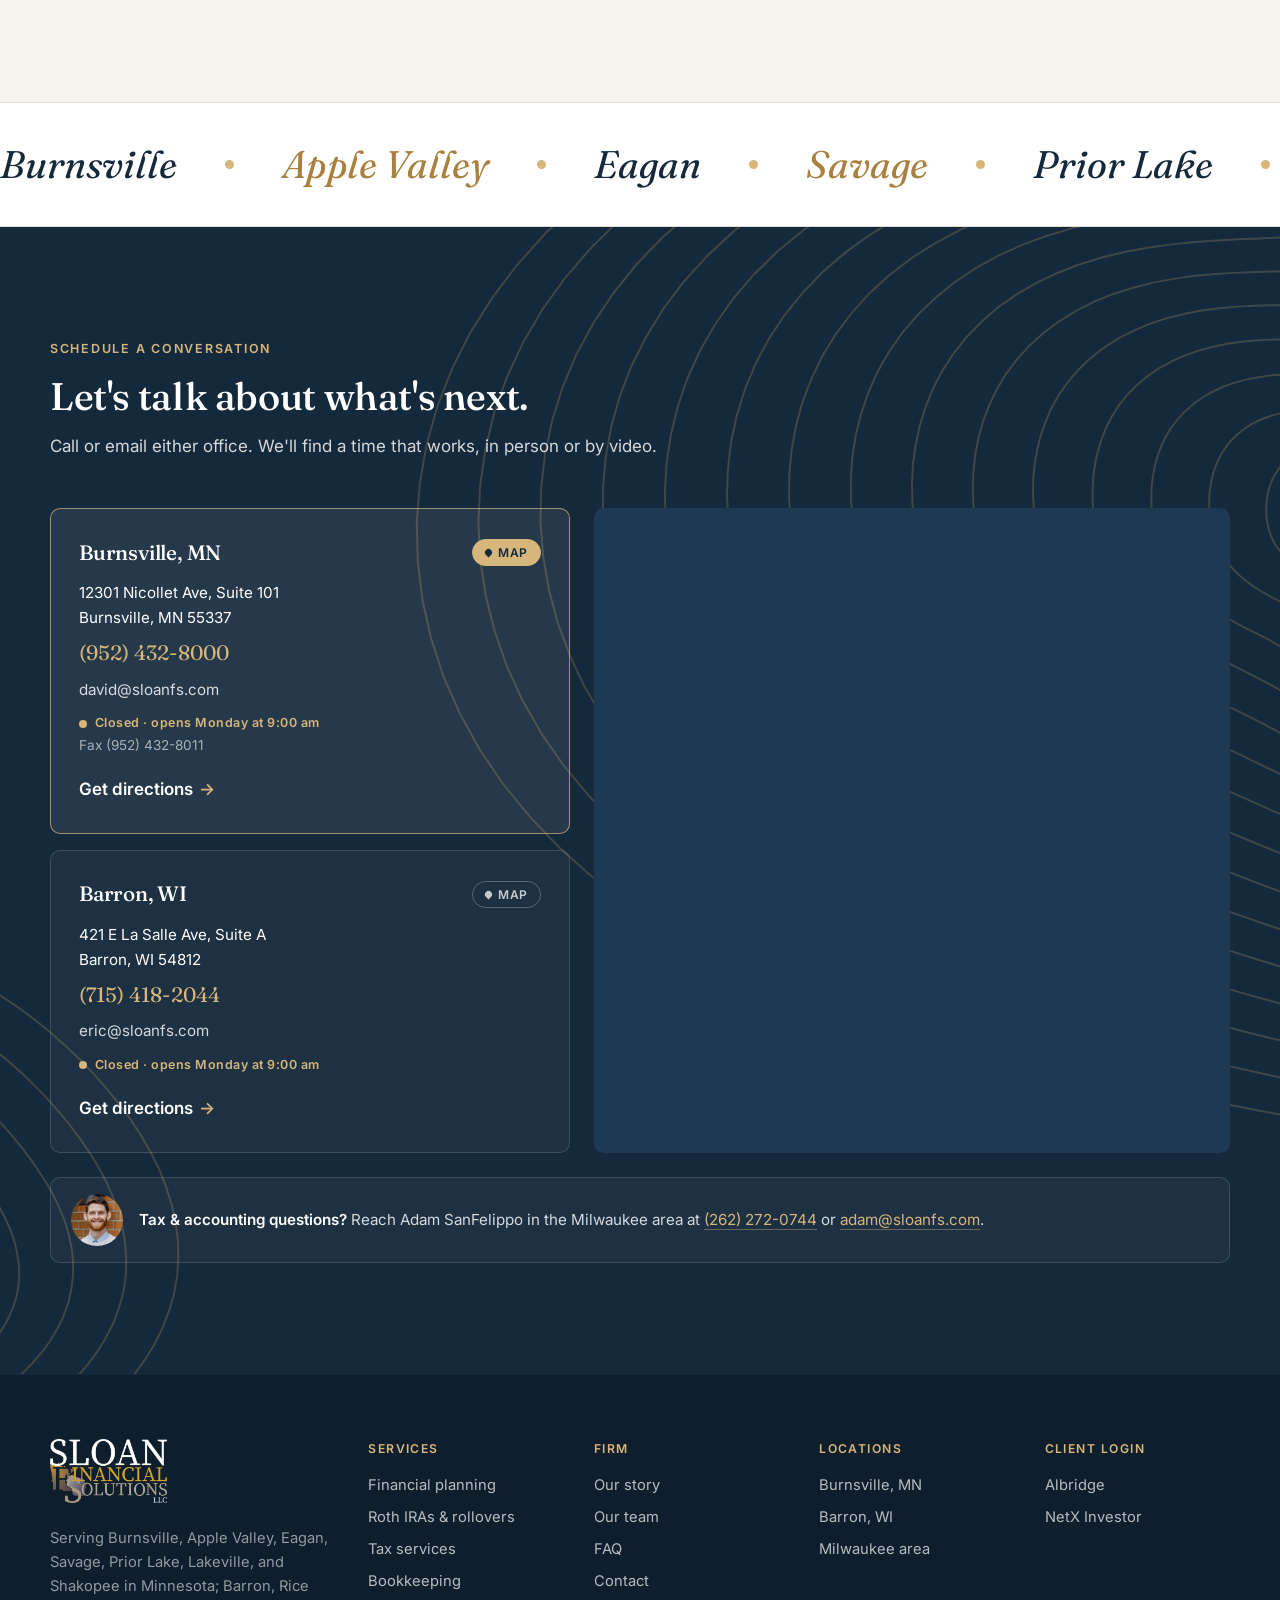
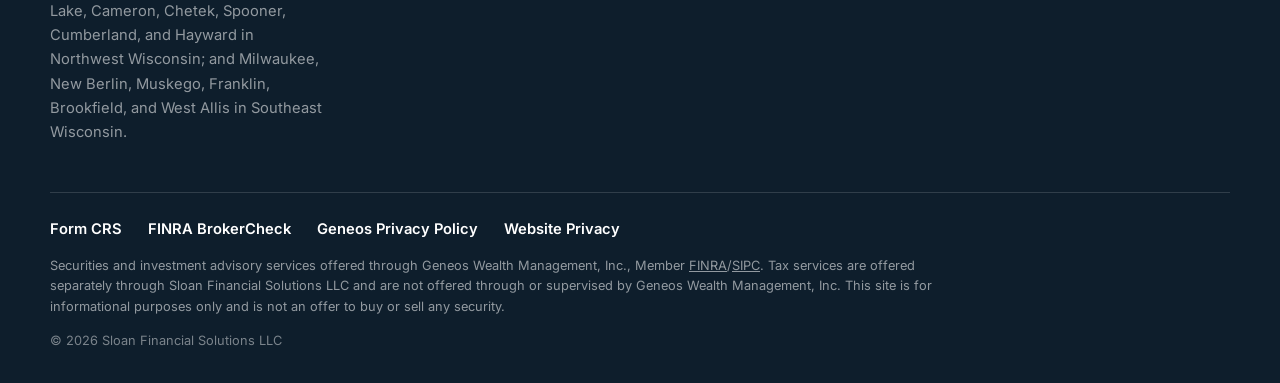
==== commit f23a922b: "Team cards: large portrait photos, location chips, pointer tilt and light on Our Story; photo-led ca" ====
--- a/index.html
+++ b/index.html
@@ -29,7 +29,7 @@
       href="https://fonts.googleapis.com/css2?family=Fraunces:ital,opsz,wght@0,9..144,400;0,9..144,500;1,9..144,400&family=Inter:wght@400;500;600&family=Caveat:wght@500&display=swap"
       rel="stylesheet"
     />
-    <link rel="stylesheet" href="styles.css?v=16" />
+    <link rel="stylesheet" href="styles.css?v=17" />
     <script>document.documentElement.classList.add("js");if(!matchMedia("(prefers-reduced-motion: reduce)").matches)document.documentElement.classList.add("motion");</script>
     <script type="application/ld+json">
 {
@@ -714,19 +714,19 @@
 
           <div class="team-grid">
             <a class="team-card" href="our-story.html#david">
-              <div class="team-photo"><img decoding="async" src="images/david-headshot.jpg" alt="David Sloan" loading="lazy" /></div>
+              <div class="team-photo"><img decoding="async" src="images/david-portrait.jpg" alt="David Sloan" width="800" height="1000" loading="lazy" /></div>
               <h3>David Sloan</h3>
               <p class="team-role">Founder &amp; Financial Advisor</p>
               <p class="team-more">About David <span aria-hidden="true">&rarr;</span></p>
             </a>
             <a class="team-card" href="our-story.html#adam">
-              <div class="team-photo"><img decoding="async" src="images/adam-headshot.jpg" alt="Adam SanFelippo" loading="lazy" /></div>
+              <div class="team-photo"><img decoding="async" src="images/adam-portrait.jpg" alt="Adam SanFelippo" width="800" height="1000" loading="lazy" /></div>
               <h3>Adam SanFelippo</h3>
               <p class="team-role">Tax &amp; Accounting Advisor</p>
               <p class="team-more">About Adam <span aria-hidden="true">&rarr;</span></p>
             </a>
             <a class="team-card" href="our-story.html#eric">
-              <div class="team-photo"><img decoding="async" src="images/eric-headshot.jpg" alt="Eric Holten" loading="lazy" /></div>
+              <div class="team-photo"><img decoding="async" src="images/eric-portrait.jpg" alt="Eric Holten" width="800" height="1000" loading="lazy" /></div>
               <h3>Eric Holten</h3>
               <p class="team-role">Financial Assistant</p>
               <p class="team-more">About Eric <span aria-hidden="true">&rarr;</span></p>
@@ -920,6 +920,6 @@
     </div>
 
     <script src="vendor/lenis.min.js" defer></script>
-    <script src="script.js?v=16" defer></script>
+    <script src="script.js?v=17" defer></script>
   </body>
 </html>
--- a/styles.css
+++ b/styles.css
@@ -2341,3 +2341,141 @@
   .hero-photo .hero-card { position: relative; left: auto; right: auto; bottom: auto; margin: -36px 14px 0; }
   .hero-photo::before { inset: 14px -10px 40px 10px; }
 }
+
+/* ==================================================================
+   v17: Big portrait team cards (Our Story) and photo-led team cards (home)
+   ================================================================== */
+
+/* --- Our Story: Tempus-style cards, photo first --- */
+.people-grid { gap: 28px; }
+.person { padding: 0 0 18px; overflow: hidden; border-radius: 18px; }
+.person > :not(.person-photo) { margin-left: 26px; margin-right: 26px; }
+.person-photo {
+  --rx: 0deg; --ry: 0deg; --gx: 50%; --gy: 30%;
+  width: auto;
+  margin: 0 0 24px;
+  aspect-ratio: 4 / 5;
+  overflow: hidden;
+  border-radius: 18px 18px 0 0;
+  background: var(--bg);
+  transform: perspective(900px) rotateX(var(--rx)) rotateY(var(--ry));
+  transition: transform 0.5s var(--ease);
+}
+.person-photo.is-tilting { transition: transform 0.12s linear; }
+.person-photo img {
+  display: block;
+  width: 100%;
+  height: 100%;
+  border-radius: 0;
+  box-shadow: none;
+  object-fit: cover;
+  object-position: center 22%;
+  transition: scale 1.2s var(--ease), filter 0.6s ease;
+}
+.person:hover .person-photo img { scale: 1.06; }
+/* soft light that follows the pointer, plus a navy fade for the chips */
+.person-photo::before {
+  content: "";
+  position: absolute;
+  inset: 0;
+  z-index: 1;
+  pointer-events: none;
+  background: radial-gradient(420px circle at var(--gx) var(--gy), rgba(255, 255, 255, 0.22), transparent 55%);
+  opacity: 0;
+  transition: opacity 0.4s ease;
+}
+.person:hover .person-photo::before { opacity: 1; }
+.person-photo::after {
+  content: "";
+  position: absolute;
+  inset: auto 0 0 0;
+  height: 38%;
+  z-index: 1;
+  pointer-events: none;
+  background: linear-gradient(to top, rgba(20, 41, 59, 0.55), transparent);
+}
+.person-place {
+  position: absolute;
+  left: 16px;
+  bottom: 18px;
+  z-index: 2;
+  padding: 7px 14px;
+  border-radius: 999px;
+  background: rgba(255, 255, 255, 0.16);
+  border: 1px solid rgba(255, 255, 255, 0.35);
+  backdrop-filter: blur(8px);
+  -webkit-backdrop-filter: blur(8px);
+  font-size: 0.78rem;
+  font-weight: 600;
+  letter-spacing: 0.06em;
+  color: #fff;
+  transition: background 0.3s ease, translate 0.5s var(--ease);
+}
+.person:hover .person-place { translate: 0 -3px; background: rgba(255, 255, 255, 0.26); }
+.person-emoji { z-index: 2; right: 16px; bottom: 14px; width: 50px; height: 50px; font-size: 1.55rem; }
+.person h3 { font-size: 1.6rem; }
+.person:target .person-photo { box-shadow: none; }
+
+html.motion .person-photo[data-reveal-img] { opacity: 1; scale: 1; clip-path: inset(0 0 100% 0 round 18px 18px 0 0); transition: clip-path 1.15s var(--ease-io), transform 0.5s var(--ease); }
+html.motion .person-photo[data-reveal-img].in { clip-path: inset(0 0 0 0 round 18px 18px 0 0); }
+
+@media (max-width: 1120px) and (min-width: 641px) {
+  .people-grid { grid-template-columns: repeat(2, minmax(0, 1fr)); }
+}
+@media (max-width: 640px) {
+  .people-grid { gap: 22px; }
+  .person-photo { aspect-ratio: 1 / 1.05; }
+  .person > :not(.person-photo) { margin-left: 20px; margin-right: 20px; }
+}
+
+/* --- Home: photo-led team cards --- */
+.team-grid { gap: 24px; }
+a.team-card {
+  position: relative;
+  display: flex;
+  flex-direction: column;
+  padding: 0 0 22px;
+  overflow: hidden;
+  border-radius: 18px;
+  background: var(--bg);
+  transition: transform 0.5s var(--ease), box-shadow 0.5s var(--ease), border-color 0.3s ease;
+}
+a.team-card:hover { transform: translateY(-6px); box-shadow: var(--shadow); border-color: var(--brass-light); }
+a.team-card .team-photo {
+  width: auto;
+  height: auto;
+  aspect-ratio: 4 / 5;
+  margin: 0 0 20px;
+  border-radius: 0;
+  box-shadow: none;
+  background: var(--bg-alt);
+}
+a.team-card .team-photo img { object-position: center 22%; transition: scale 1.2s var(--ease); }
+a.team-card:hover .team-photo img { scale: 1.06; }
+a.team-card h3, a.team-card .team-role, a.team-card .team-more { margin-left: 24px; margin-right: 24px; }
+a.team-card h3 { font-size: 1.4rem; }
+a.team-card .team-more { margin-top: 10px; }
+html.motion a.team-card .team-photo[data-reveal-img] { opacity: 1; scale: 1; clip-path: inset(0 0 100% 0); transition: clip-path 1.15s var(--ease-io); }
+html.motion a.team-card .team-photo[data-reveal-img].in { clip-path: inset(0 0 0 0); }
+
+@media (max-width: 640px) {
+  .team-grid {
+    position: relative;
+    grid-auto-flow: column;
+    grid-template-columns: none;
+    grid-auto-columns: 78%;
+    gap: 14px;
+    margin-inline: -16px;
+    padding: 4px 16px 6px;
+    overflow-x: auto;
+    overscroll-behavior-x: contain;
+    scroll-snap-type: x mandatory;
+    scroll-padding-inline: 16px;
+    scrollbar-width: none;
+  }
+  .team-grid::-webkit-scrollbar { display: none; }
+  .team-grid > * { scroll-snap-align: start; }
+  a.team-card:hover { transform: none; }
+}
+a.team-card h3, a.team-card .team-role, a.team-card .team-more { align-self: stretch; text-align: left; }
+a.team-card h3 { margin-bottom: 2px; }
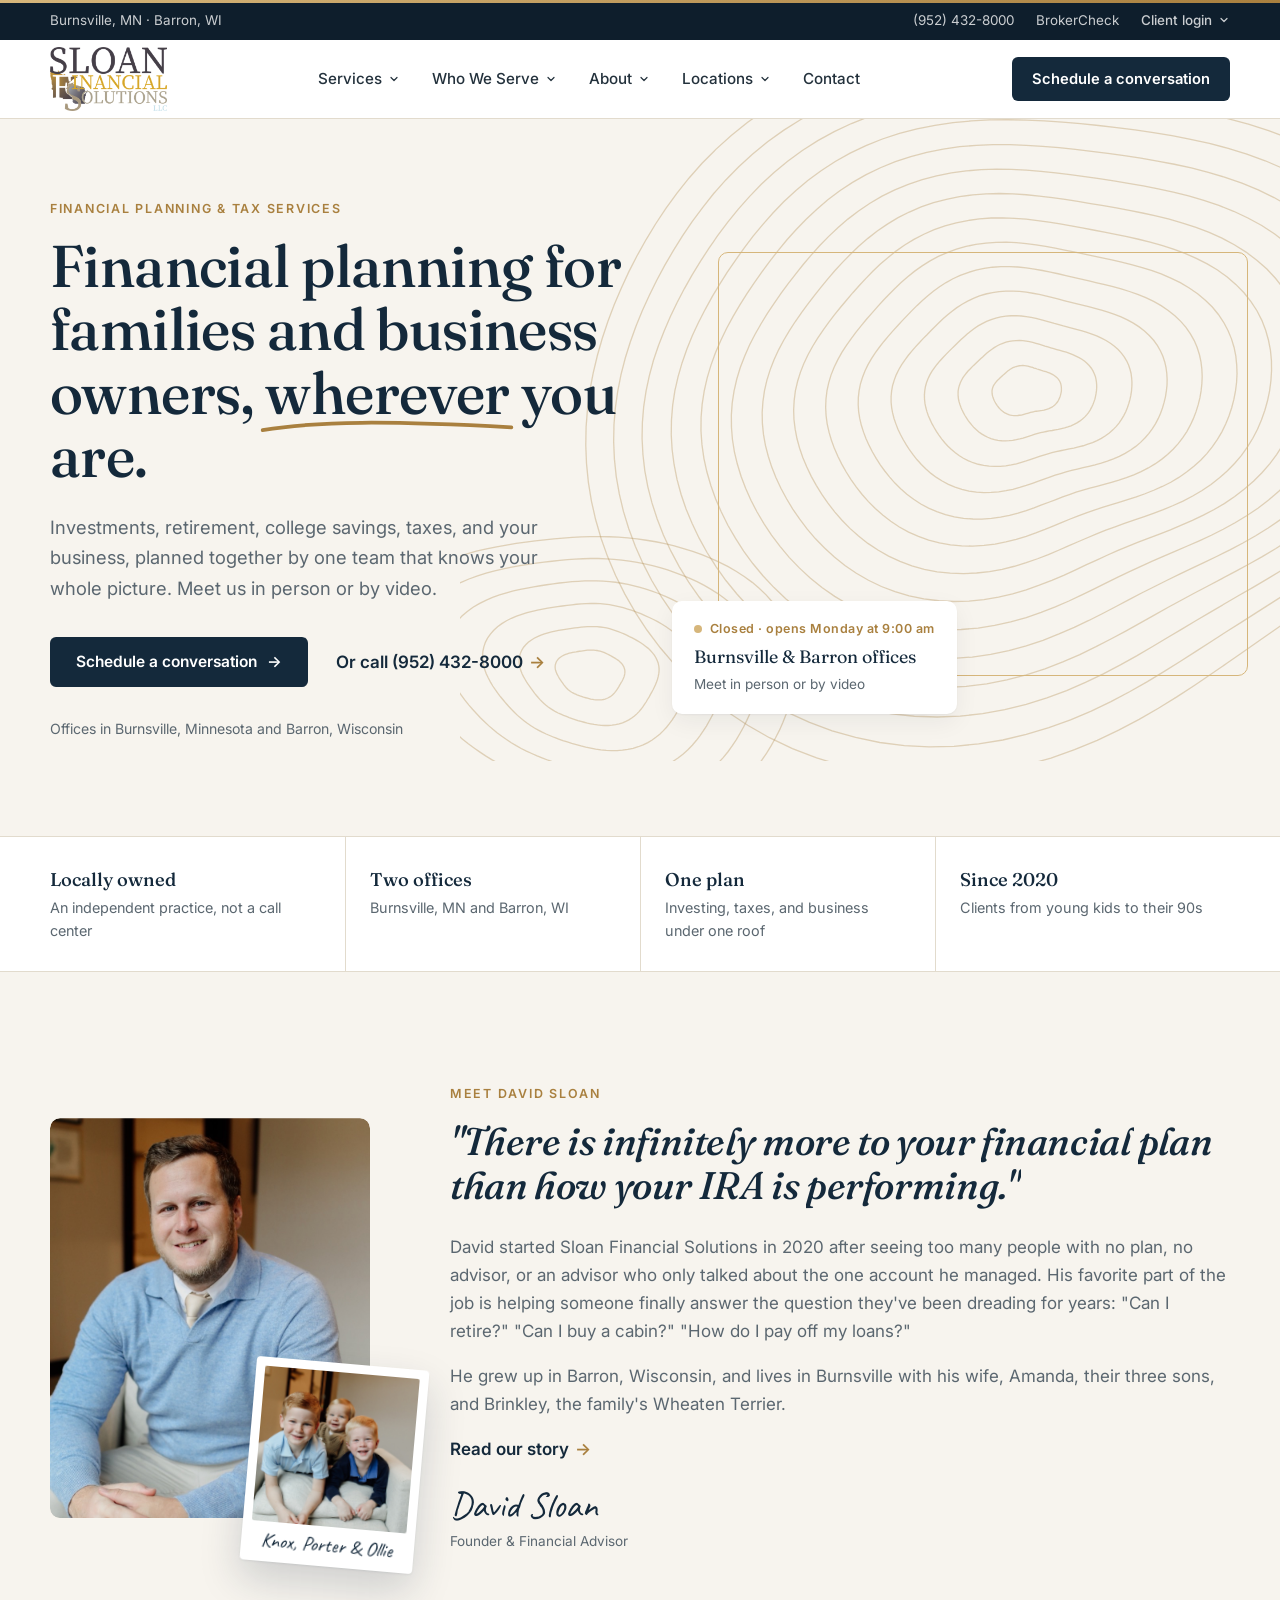
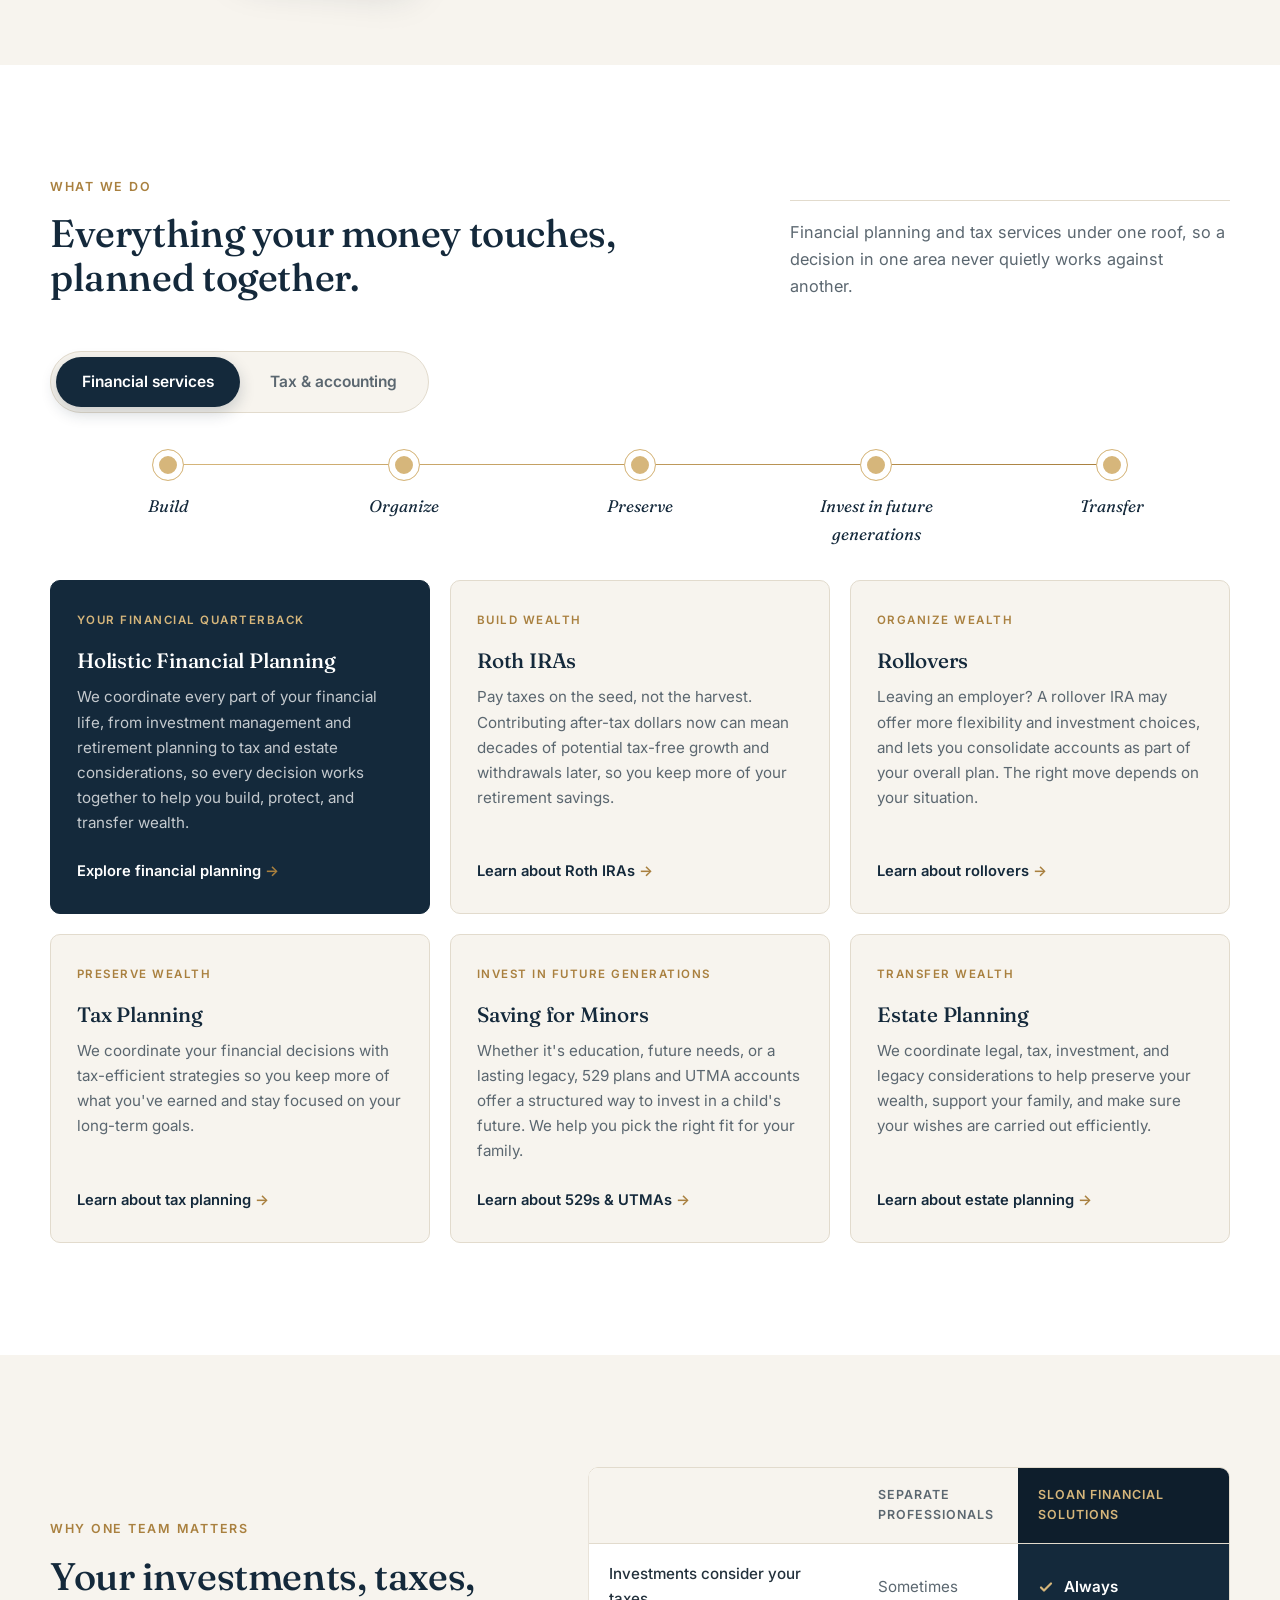
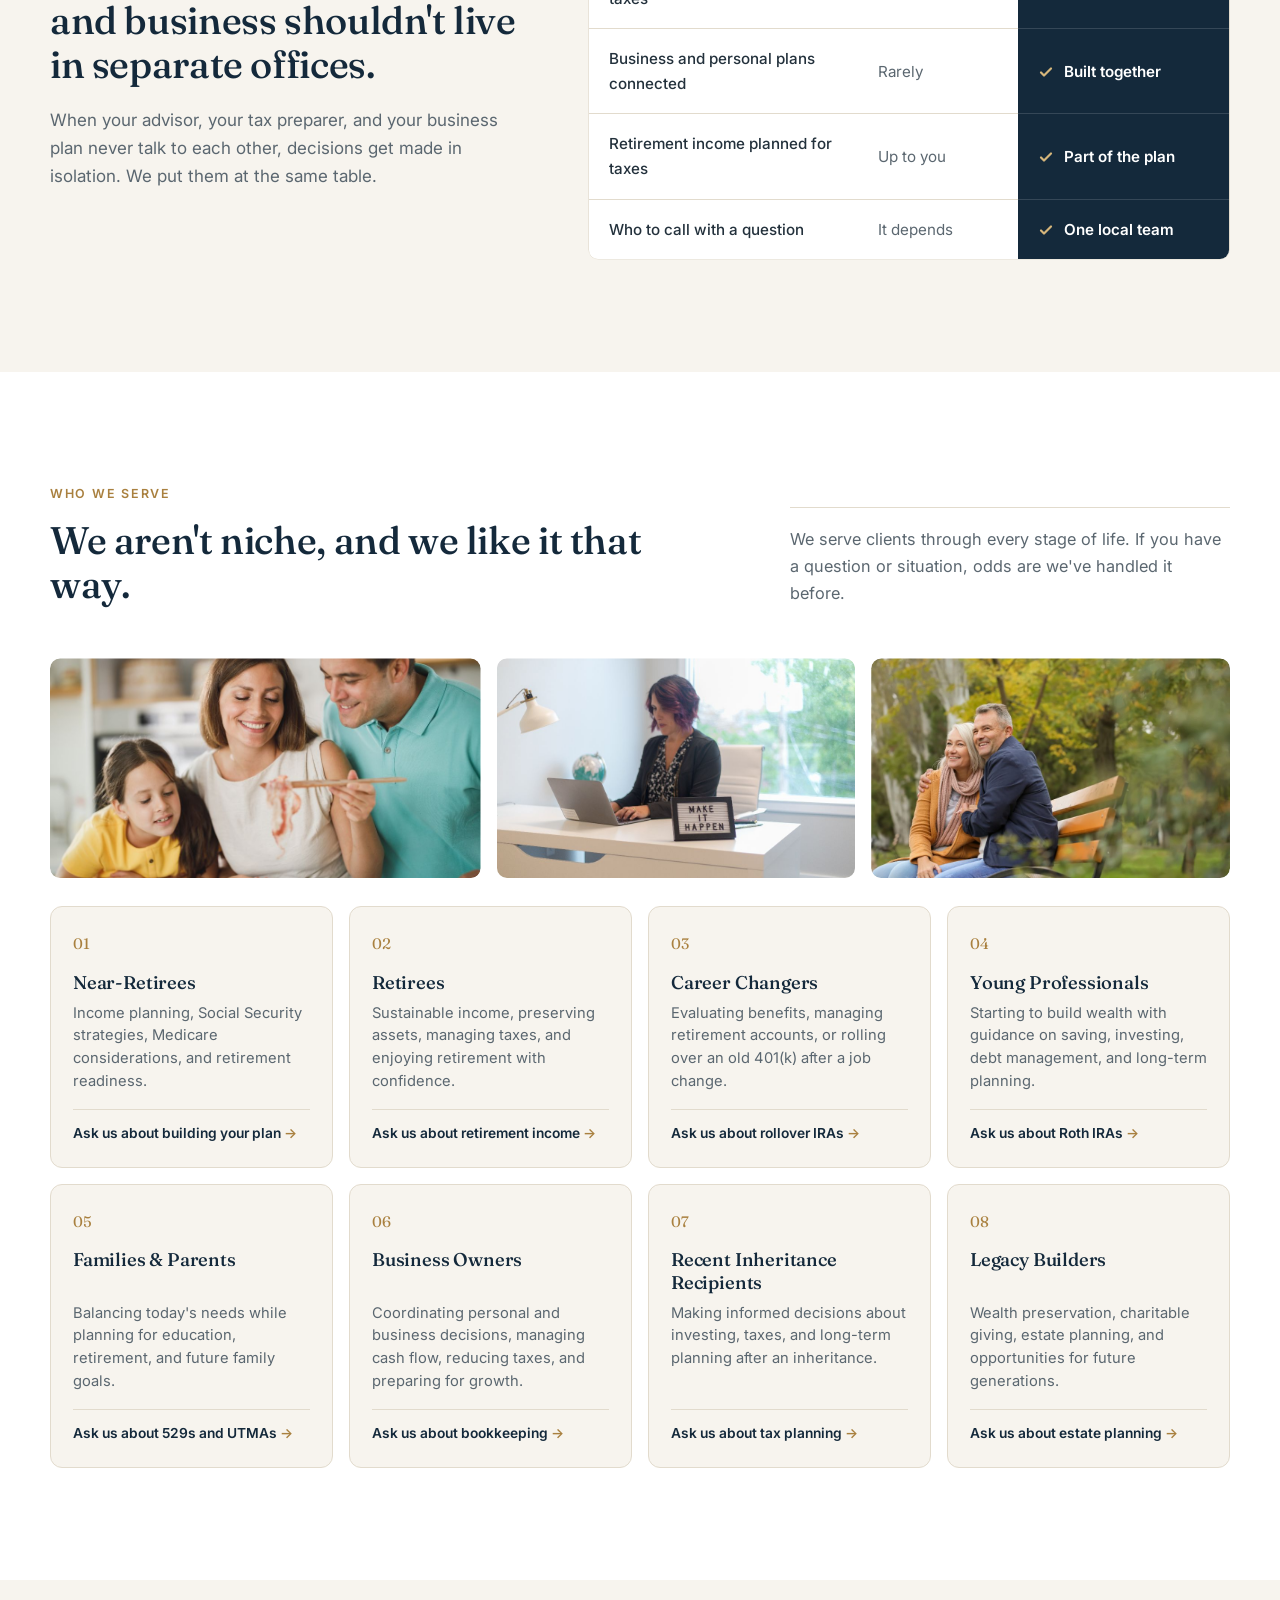
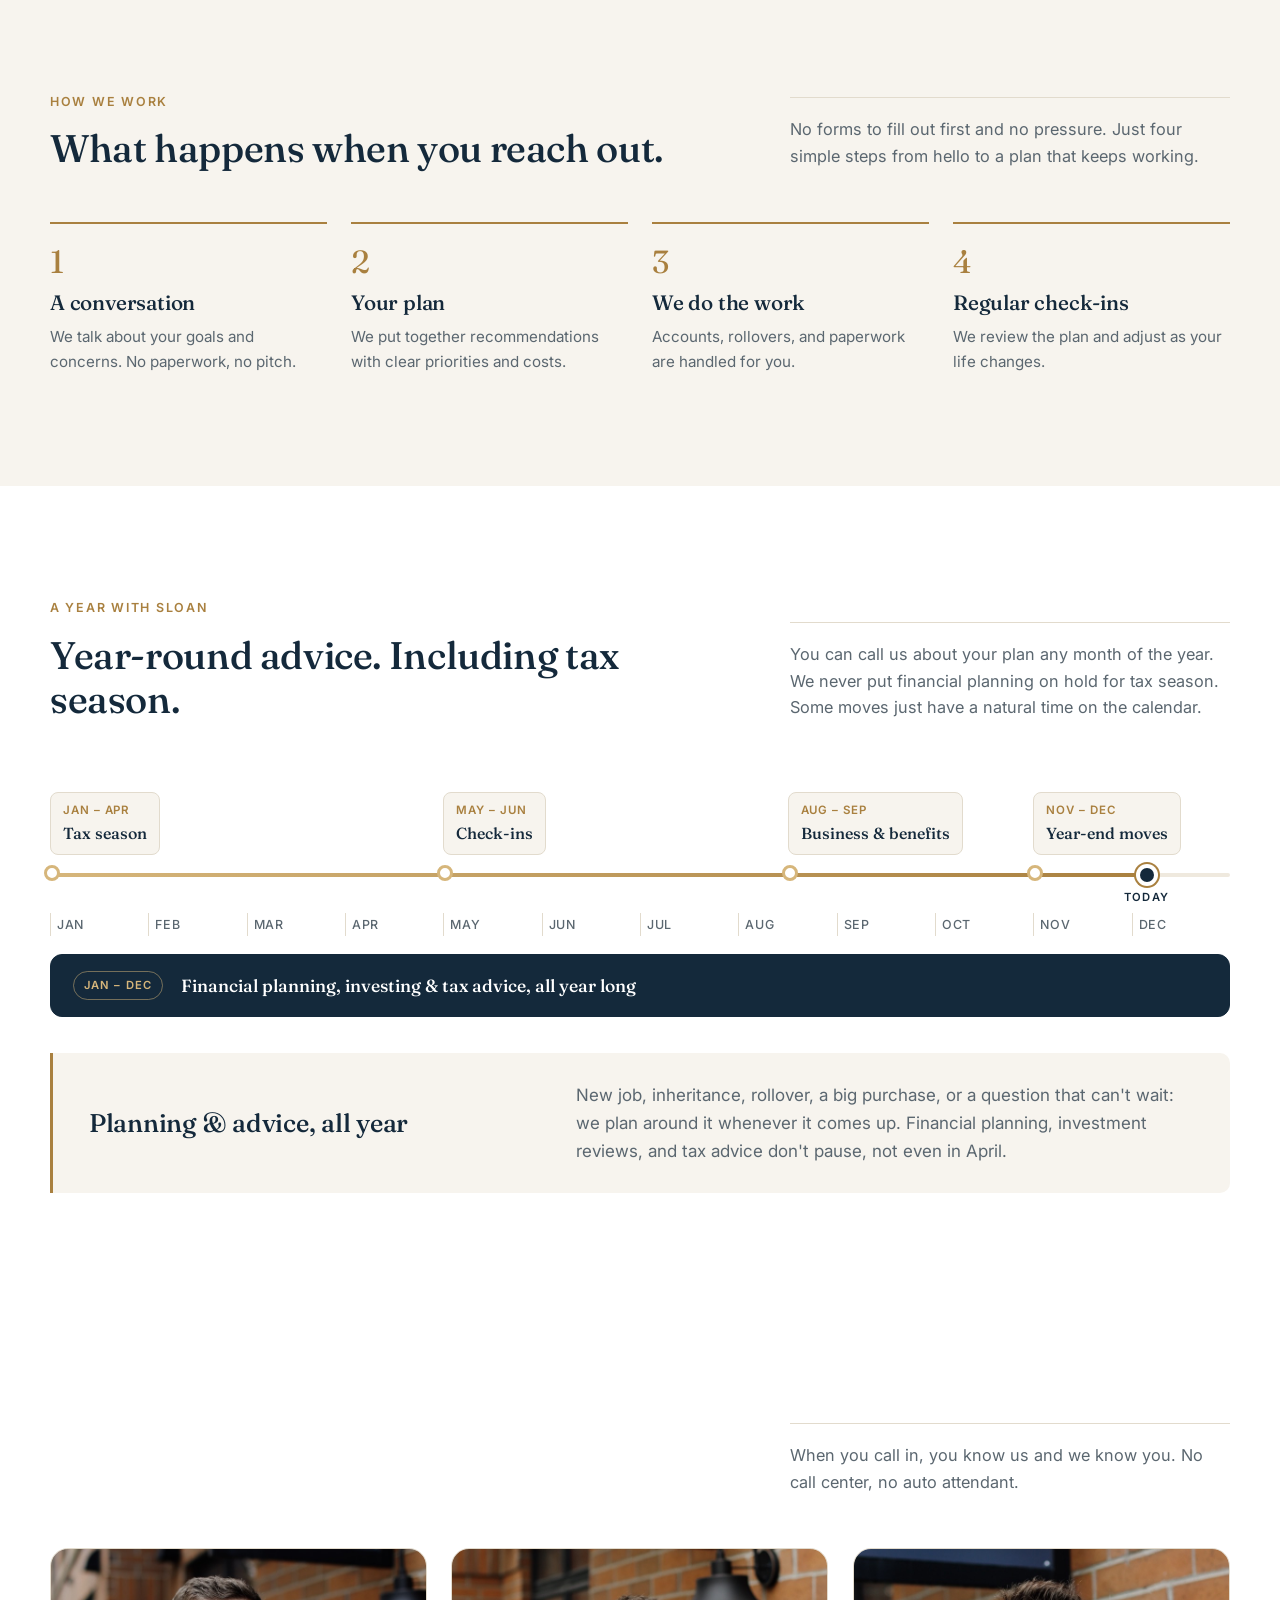
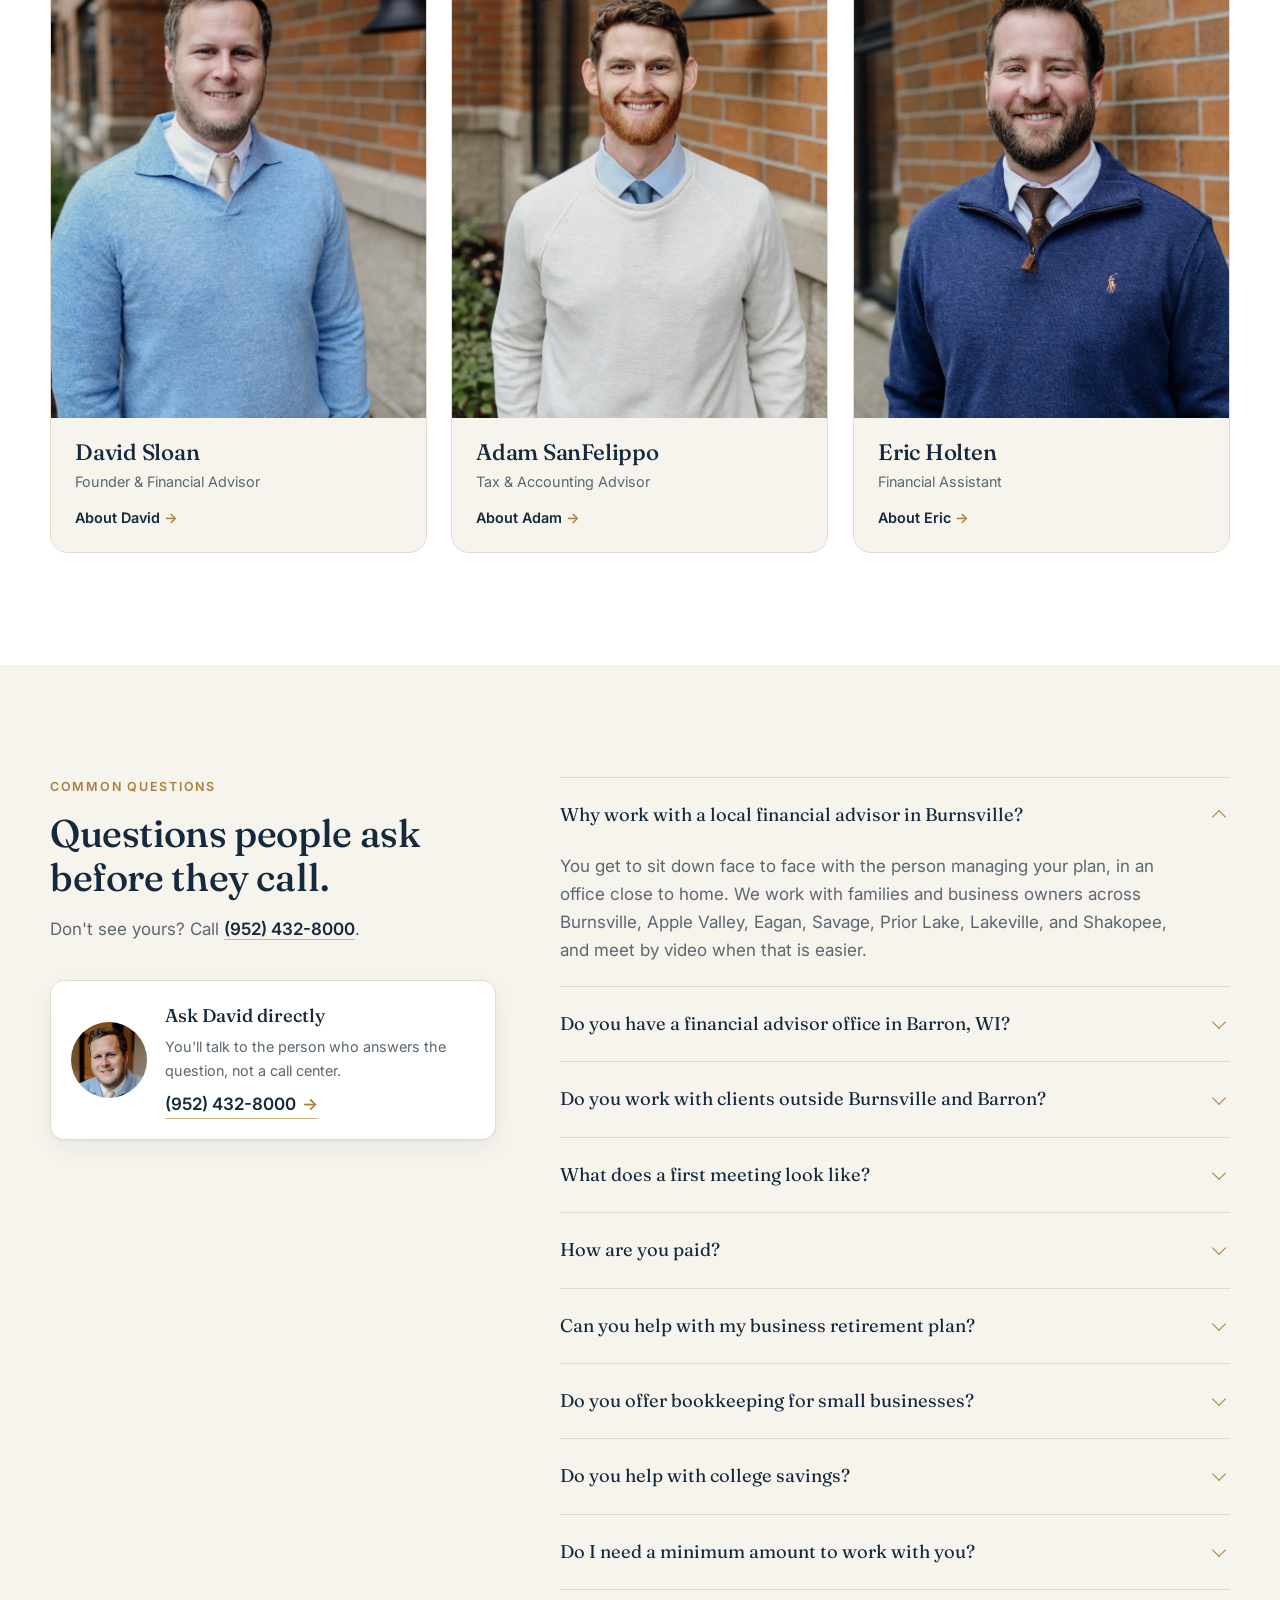
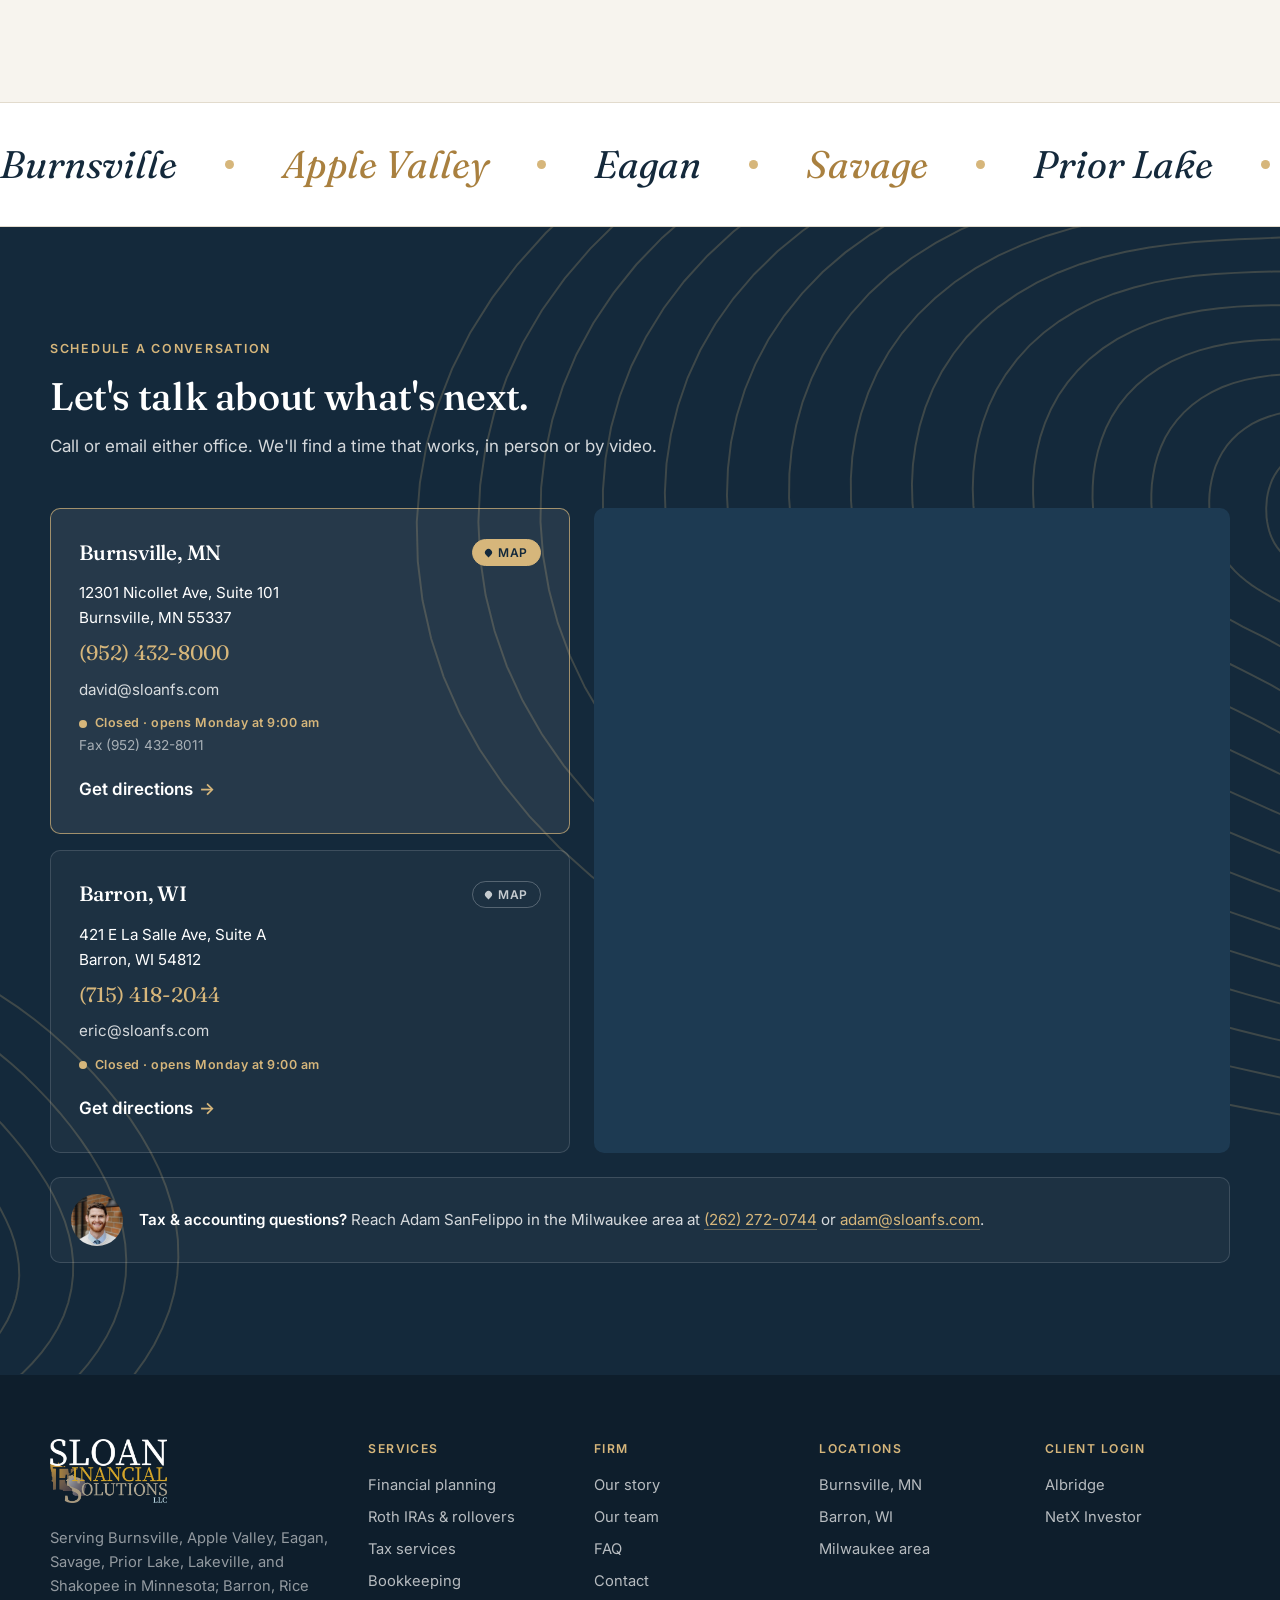
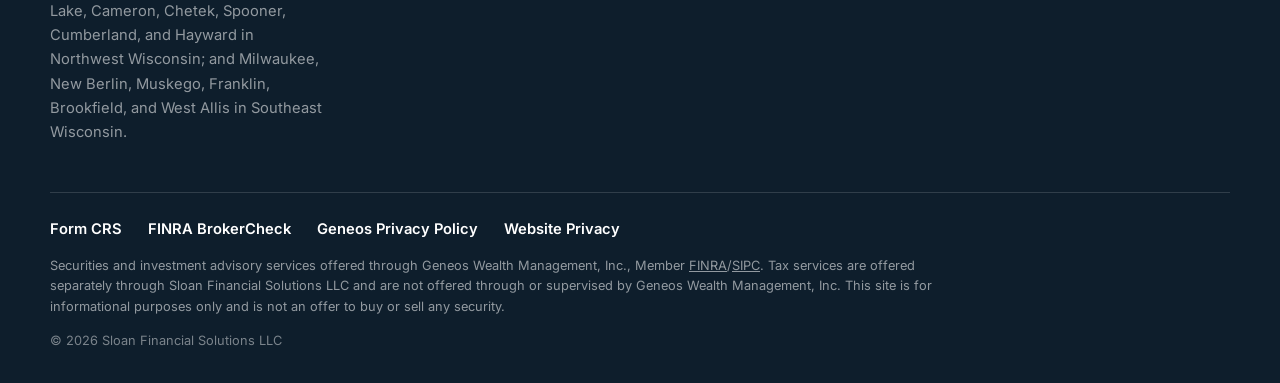
==== commit 351f643e: "David Nov 19 feedback: hero card off the faces on desktop, varied David photos, Adam's own portrait," ====
--- a/index.html
+++ b/index.html
@@ -29,7 +29,7 @@
       href="https://fonts.googleapis.com/css2?family=Fraunces:ital,opsz,wght@0,9..144,400;0,9..144,500;1,9..144,400&family=Inter:wght@400;500;600&family=Caveat:wght@500&display=swap"
       rel="stylesheet"
     />
-    <link rel="stylesheet" href="styles.css?v=17" />
+    <link rel="stylesheet" href="styles.css?v=18" />
     <script>document.documentElement.classList.add("js");if(!matchMedia("(prefers-reduced-motion: reduce)").matches)document.documentElement.classList.add("motion");</script>
     <script type="application/ld+json">
 {
@@ -398,7 +398,7 @@
         <div class="container about-grid">
           <div class="about-portrait">
             <div class="portrait portrait-photo">
-              <img decoding="async" src="images/david-portrait.jpg" alt="David Sloan, founder and financial advisor at Sloan Financial Solutions" width="800" height="1000" />
+              <img decoding="async" src="images/david-chair-portrait.jpg" alt="David Sloan, founder and financial advisor at Sloan Financial Solutions" width="800" height="1000" />
             </div>
             <figure class="polaroid polaroid-home">
               <img decoding="async" src="images/family-boys-couch.jpg" alt="David's sons, Knox, Porter, and Ollie" width="800" height="800" loading="lazy" />
@@ -720,7 +720,7 @@
               <p class="team-more">About David <span aria-hidden="true">&rarr;</span></p>
             </a>
             <a class="team-card" href="our-story.html#adam">
-              <div class="team-photo"><img decoding="async" src="images/adam-portrait.jpg" alt="Adam SanFelippo" width="800" height="1000" loading="lazy" /></div>
+              <div class="team-photo"><img decoding="async" src="images/adam-sanfelippo-portrait.jpg" alt="Adam SanFelippo" width="800" height="1000" loading="lazy" /></div>
               <h3>Adam SanFelippo</h3>
               <p class="team-role">Tax &amp; Accounting Advisor</p>
               <p class="team-more">About Adam <span aria-hidden="true">&rarr;</span></p>
@@ -743,7 +743,7 @@
             <h2>Questions people ask before they call.</h2>
             <p>Don't see yours? Call <a href="tel:9524328000">(952) 432-8000</a>.</p>
             <div class="ask-card">
-              <img decoding="async" src="images/david-headshot.jpg" alt="David Sloan" width="600" height="600" loading="lazy" />
+              <img decoding="async" src="images/david-chair-headshot.jpg" alt="David Sloan" width="600" height="600" loading="lazy" />
               <div>
                 <p class="ask-name">Ask David directly</p>
                 <p class="ask-text">You'll talk to the person who answers the question, not a call center.</p>
@@ -847,7 +847,7 @@
           </div>
 
           <div class="tax-line">
-            <img decoding="async" src="images/adam-headshot.jpg" alt="Adam SanFelippo" width="600" height="600" loading="lazy" />
+            <img decoding="async" src="images/adam-sanfelippo-headshot.jpg" alt="Adam SanFelippo" width="600" height="600" loading="lazy" />
             <p><strong>Tax &amp; accounting questions?</strong> Reach Adam SanFelippo in the Milwaukee area at <a href="tel:2622720744">(262) 272-0744</a> or <a href="mailto:adam@sloanfs.com">adam@sloanfs.com</a>.</p>
           </div>
         </div>
@@ -920,6 +920,6 @@
     </div>
 
     <script src="vendor/lenis.min.js" defer></script>
-    <script src="script.js?v=17" defer></script>
+    <script src="script.js?v=18" defer></script>
   </body>
 </html>
--- a/styles.css
+++ b/styles.css
@@ -2479,3 +2479,9 @@
 }
 a.team-card h3, a.team-card .team-role, a.team-card .team-more { align-self: stretch; text-align: left; }
 a.team-card h3 { margin-bottom: 2px; }
+
+/* v18: desktop hero card hangs off the bottom edge so it never covers the team */
+@media (min-width: 641px) {
+  .hero-photo { margin-bottom: 48px; }
+  .hero-photo .hero-card { left: -28px; bottom: -56px; }
+}
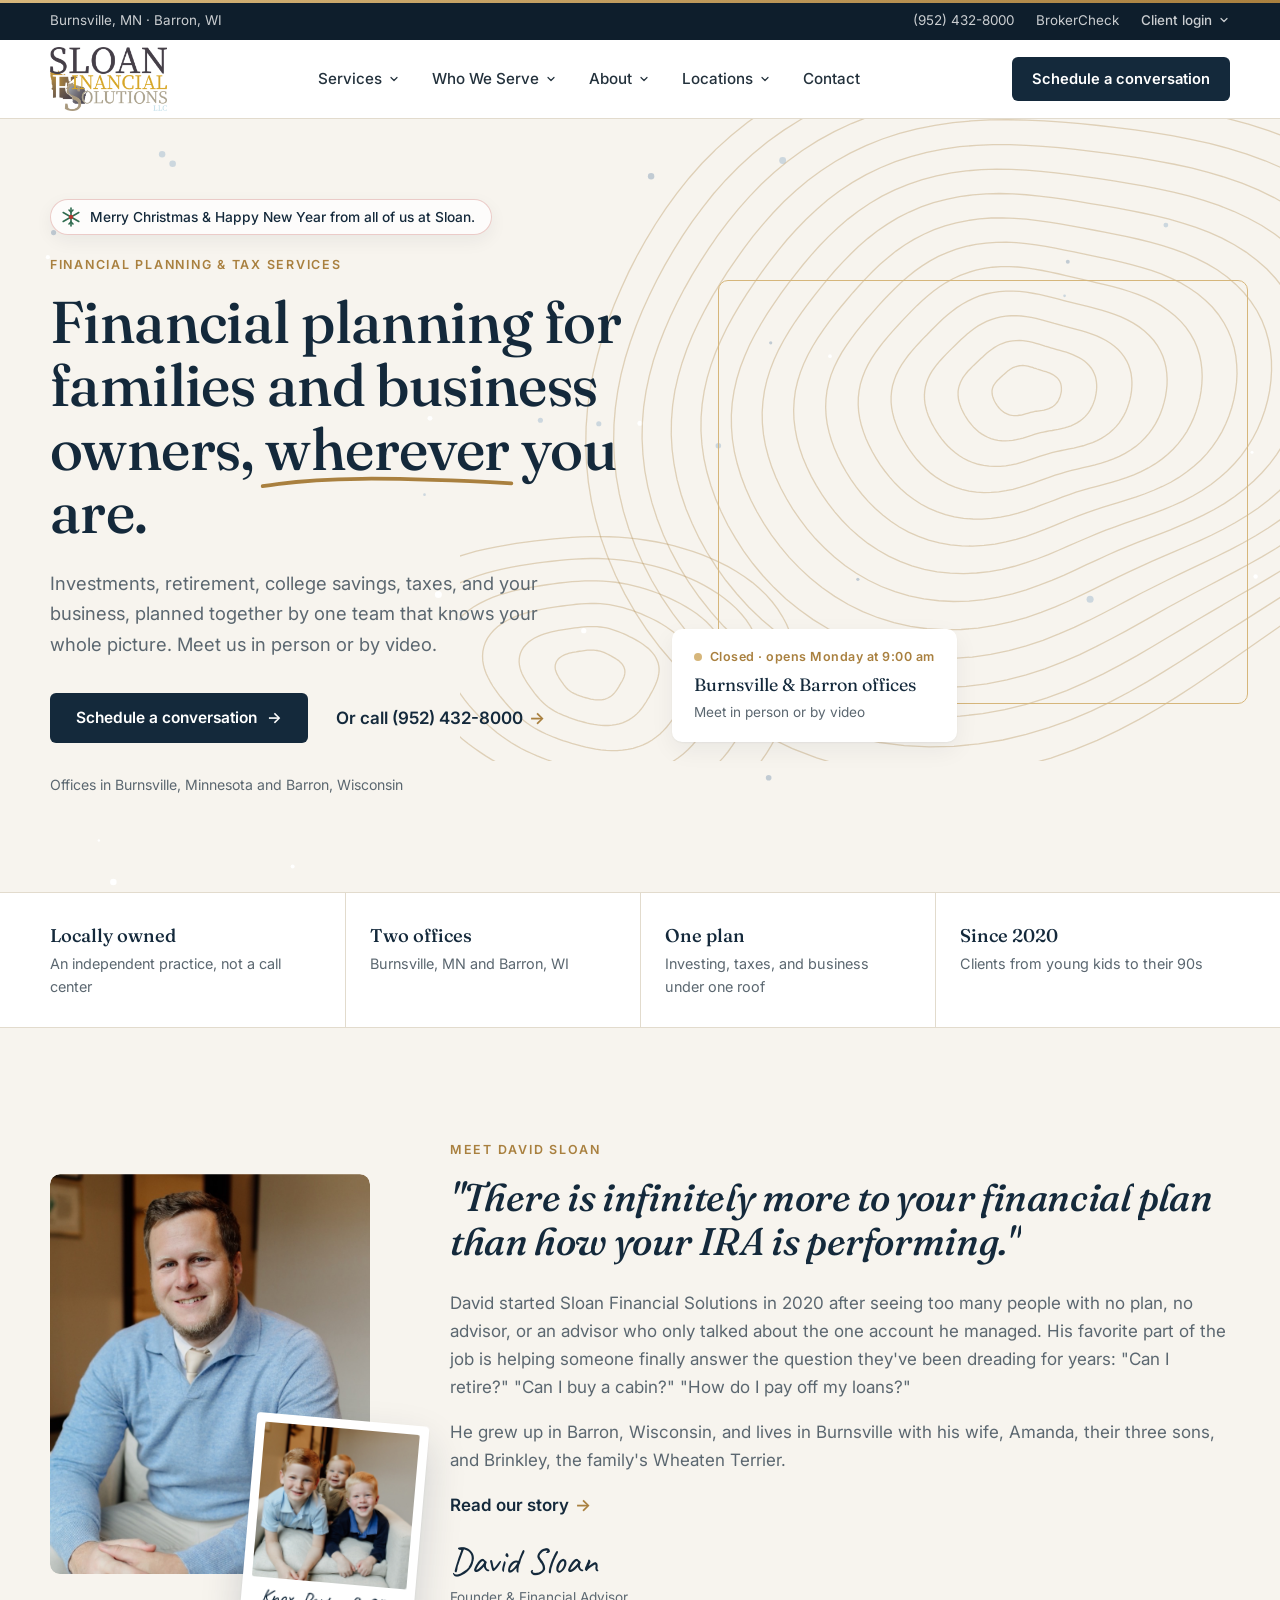
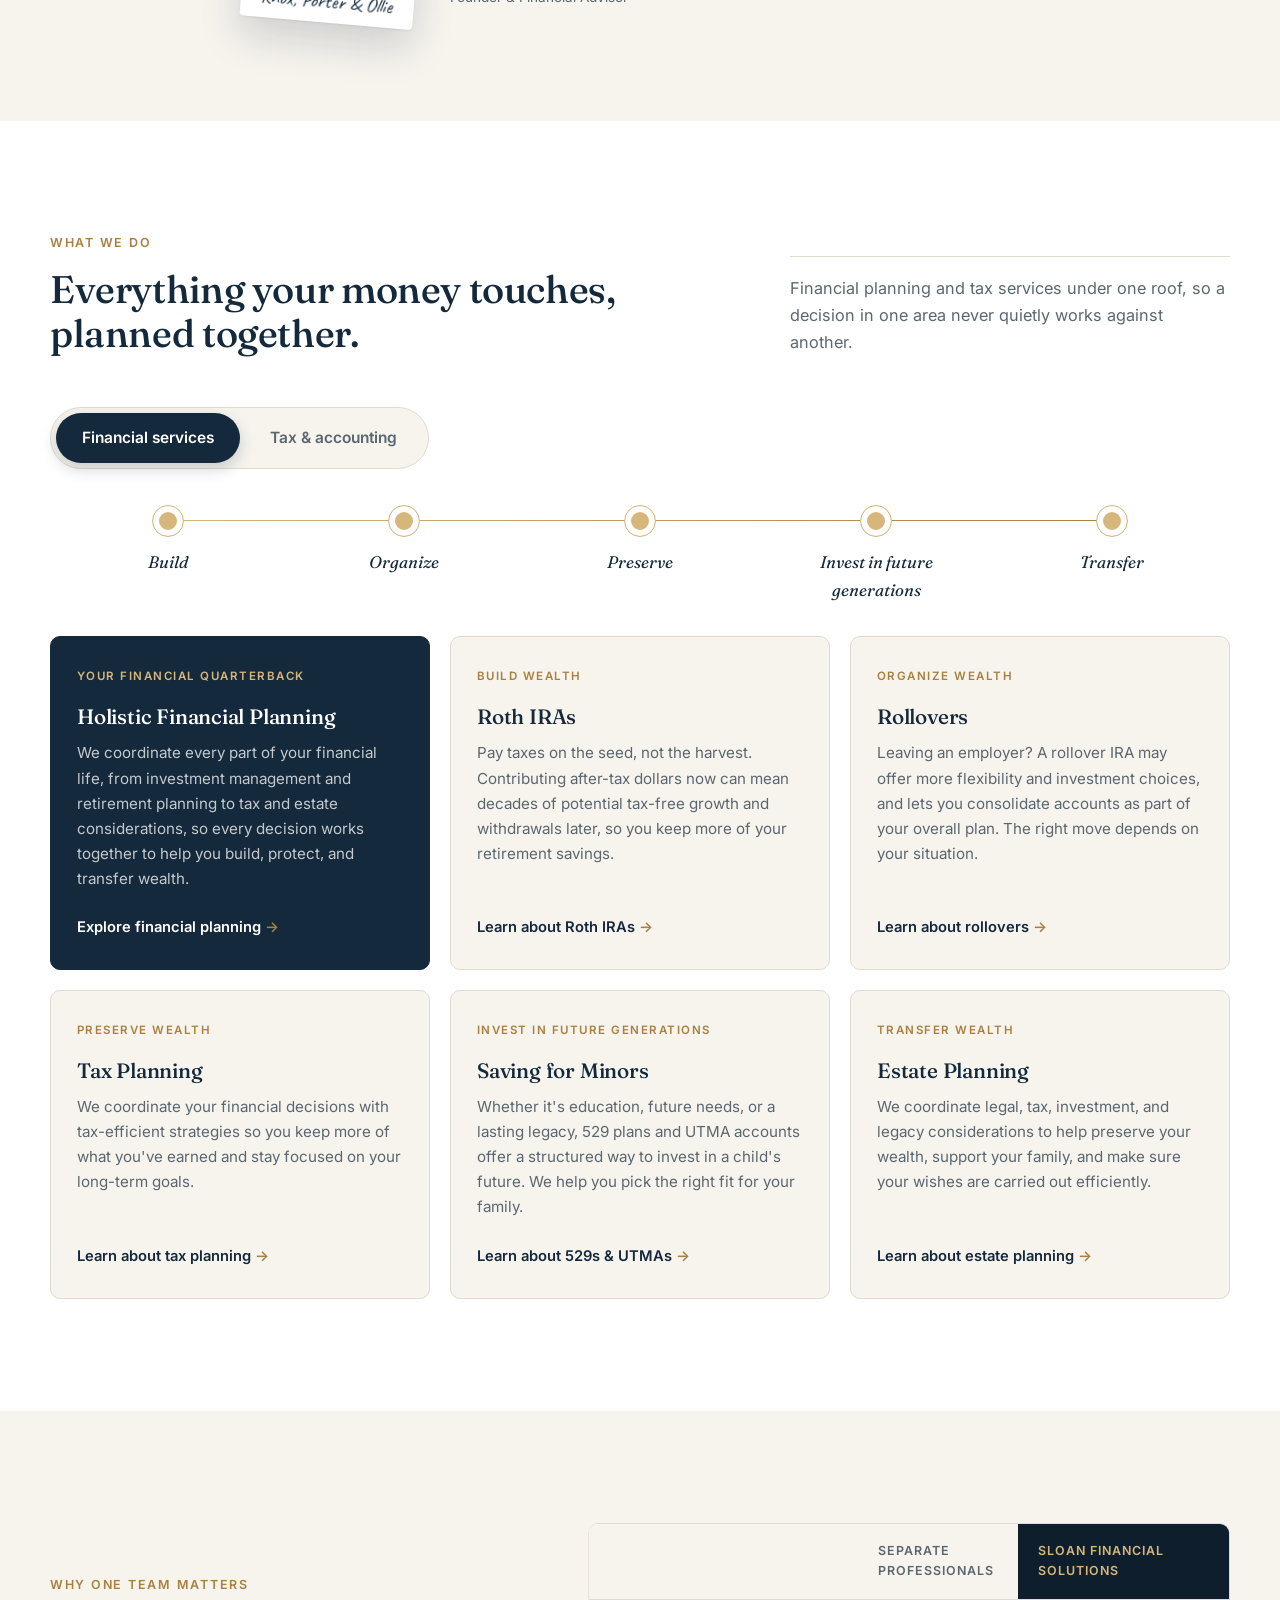
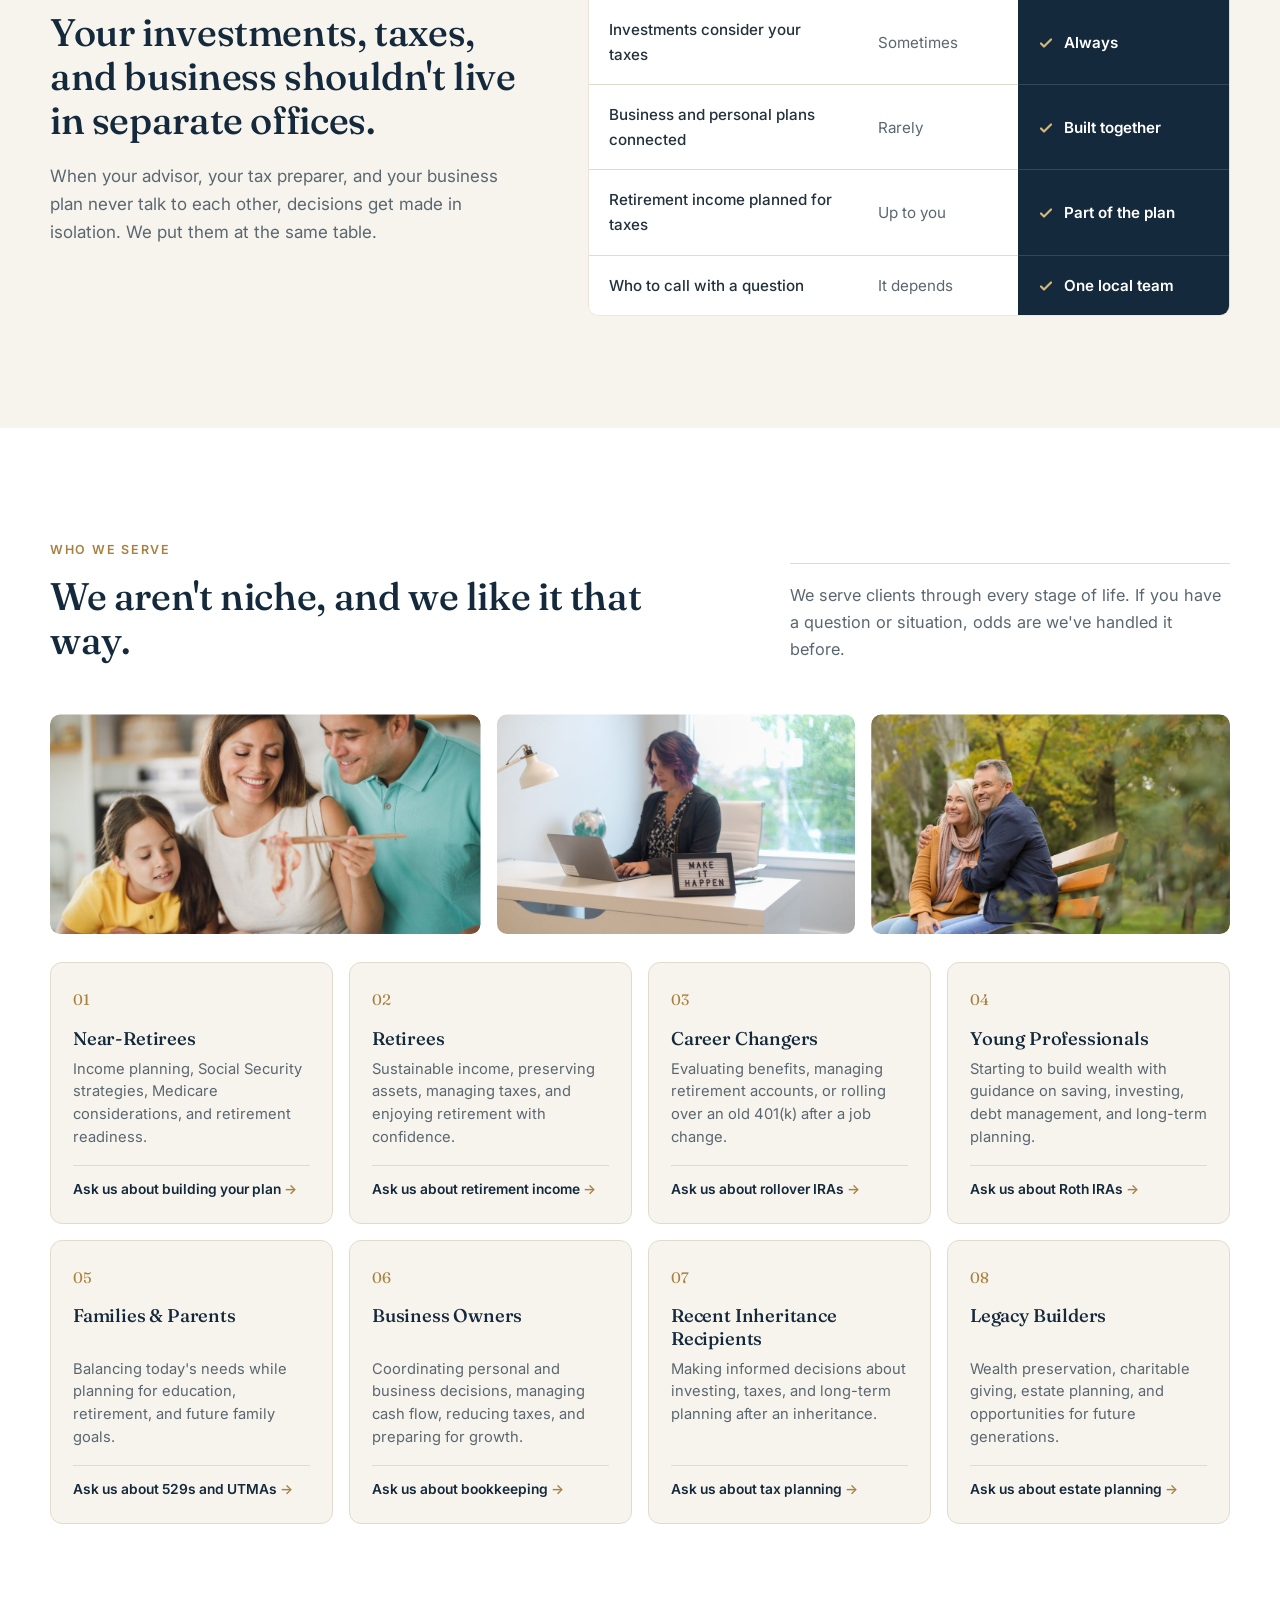
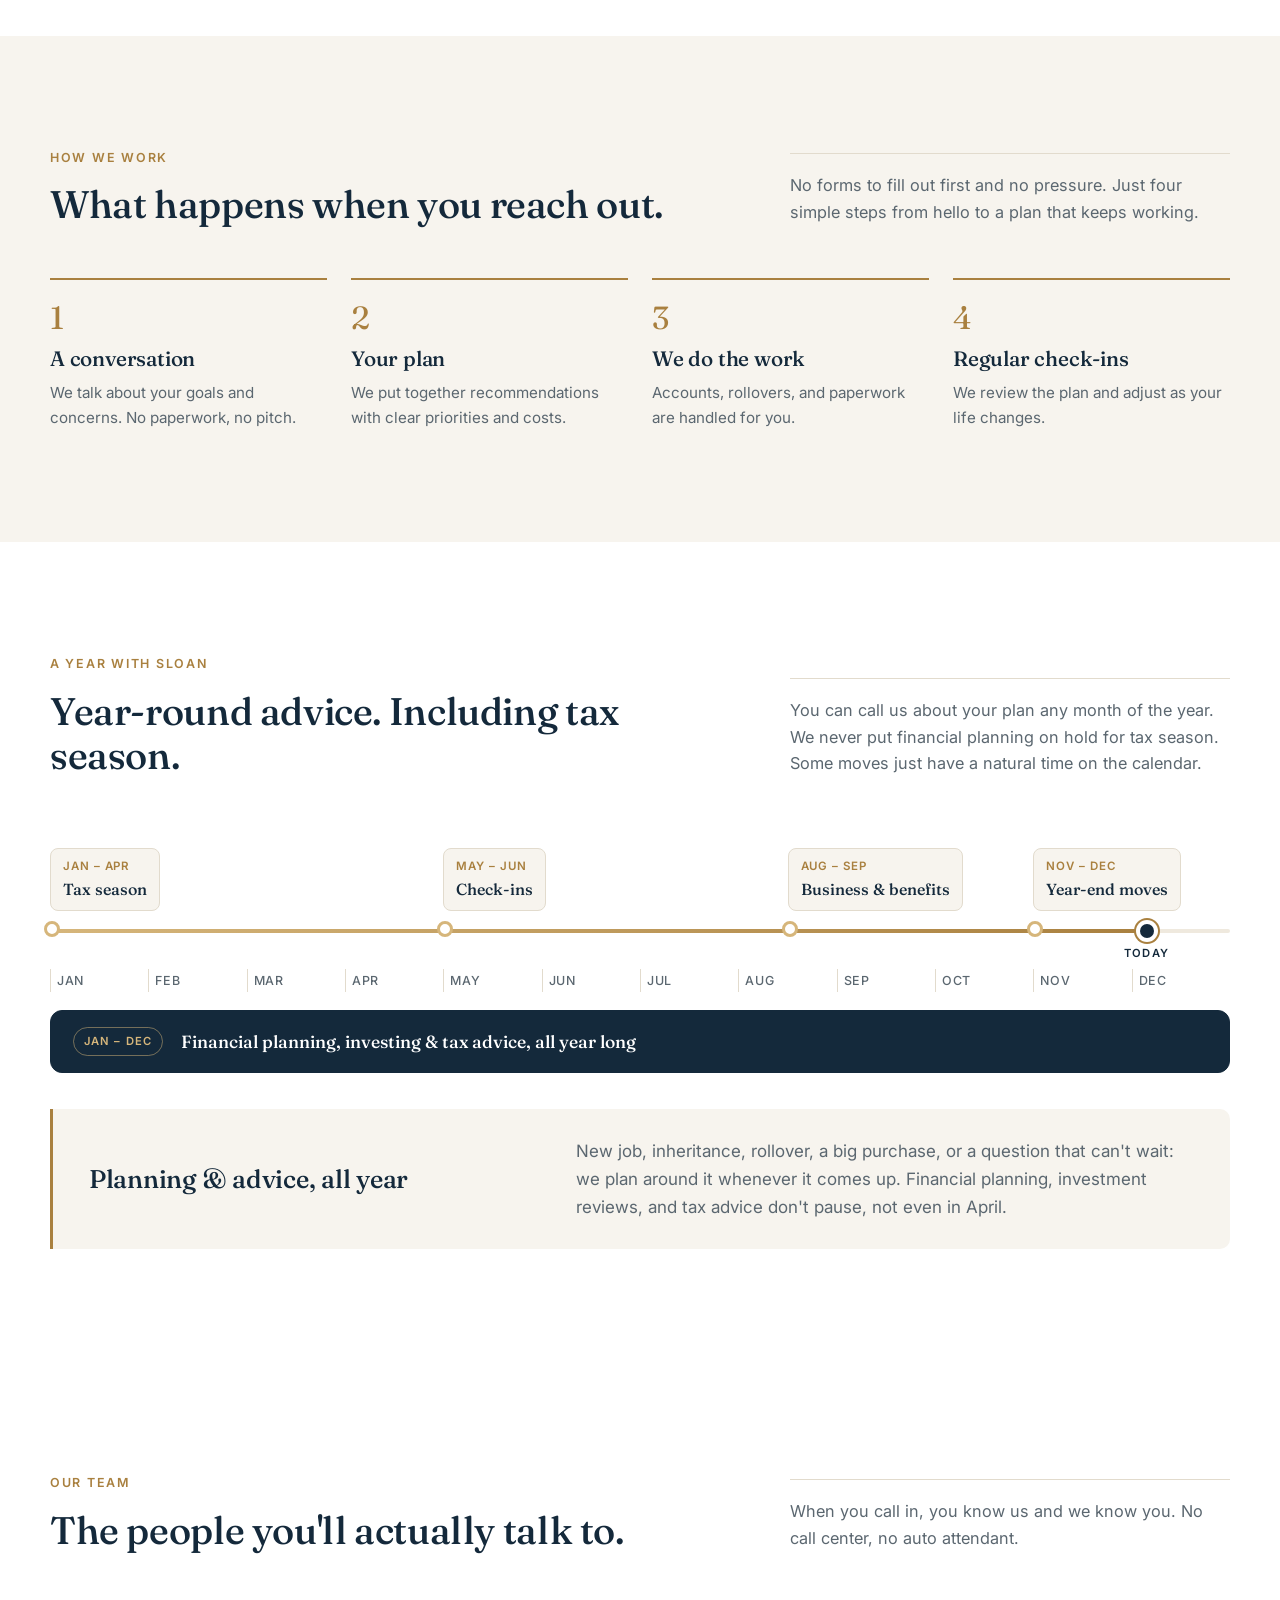
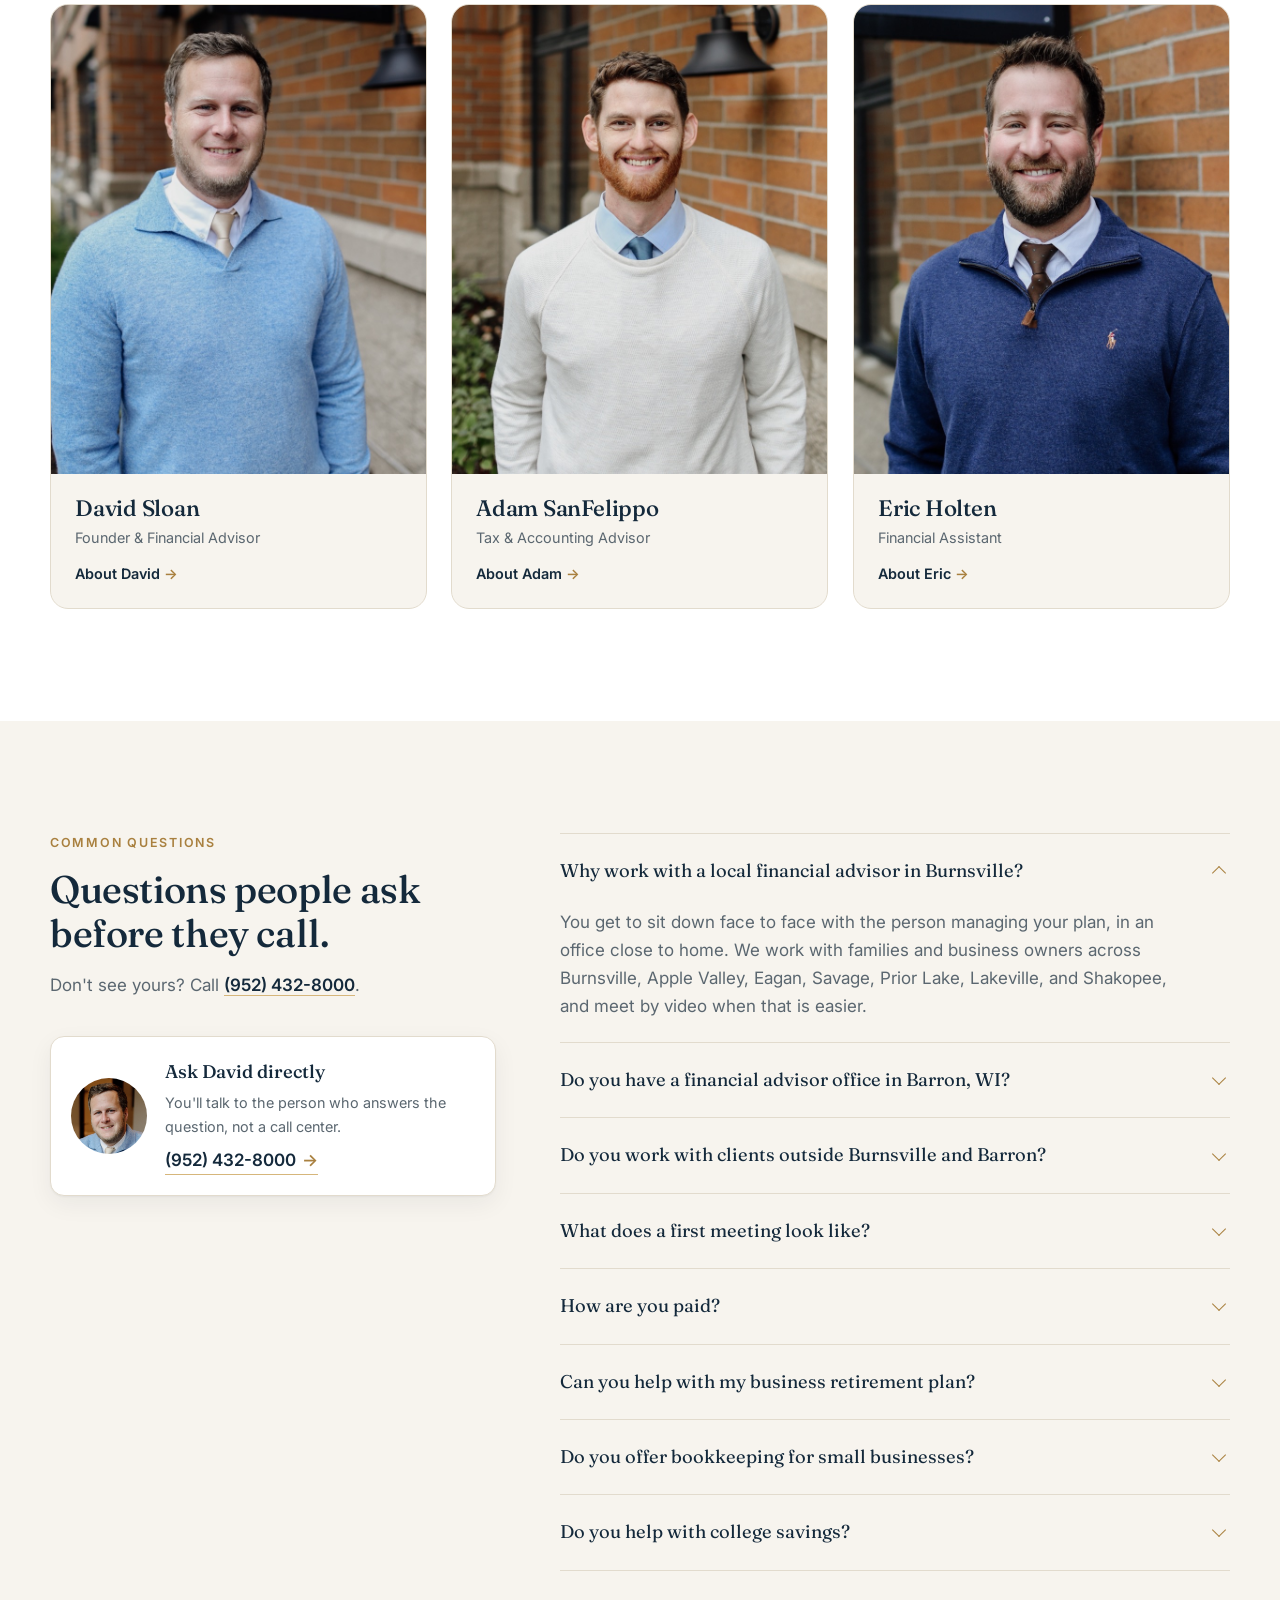
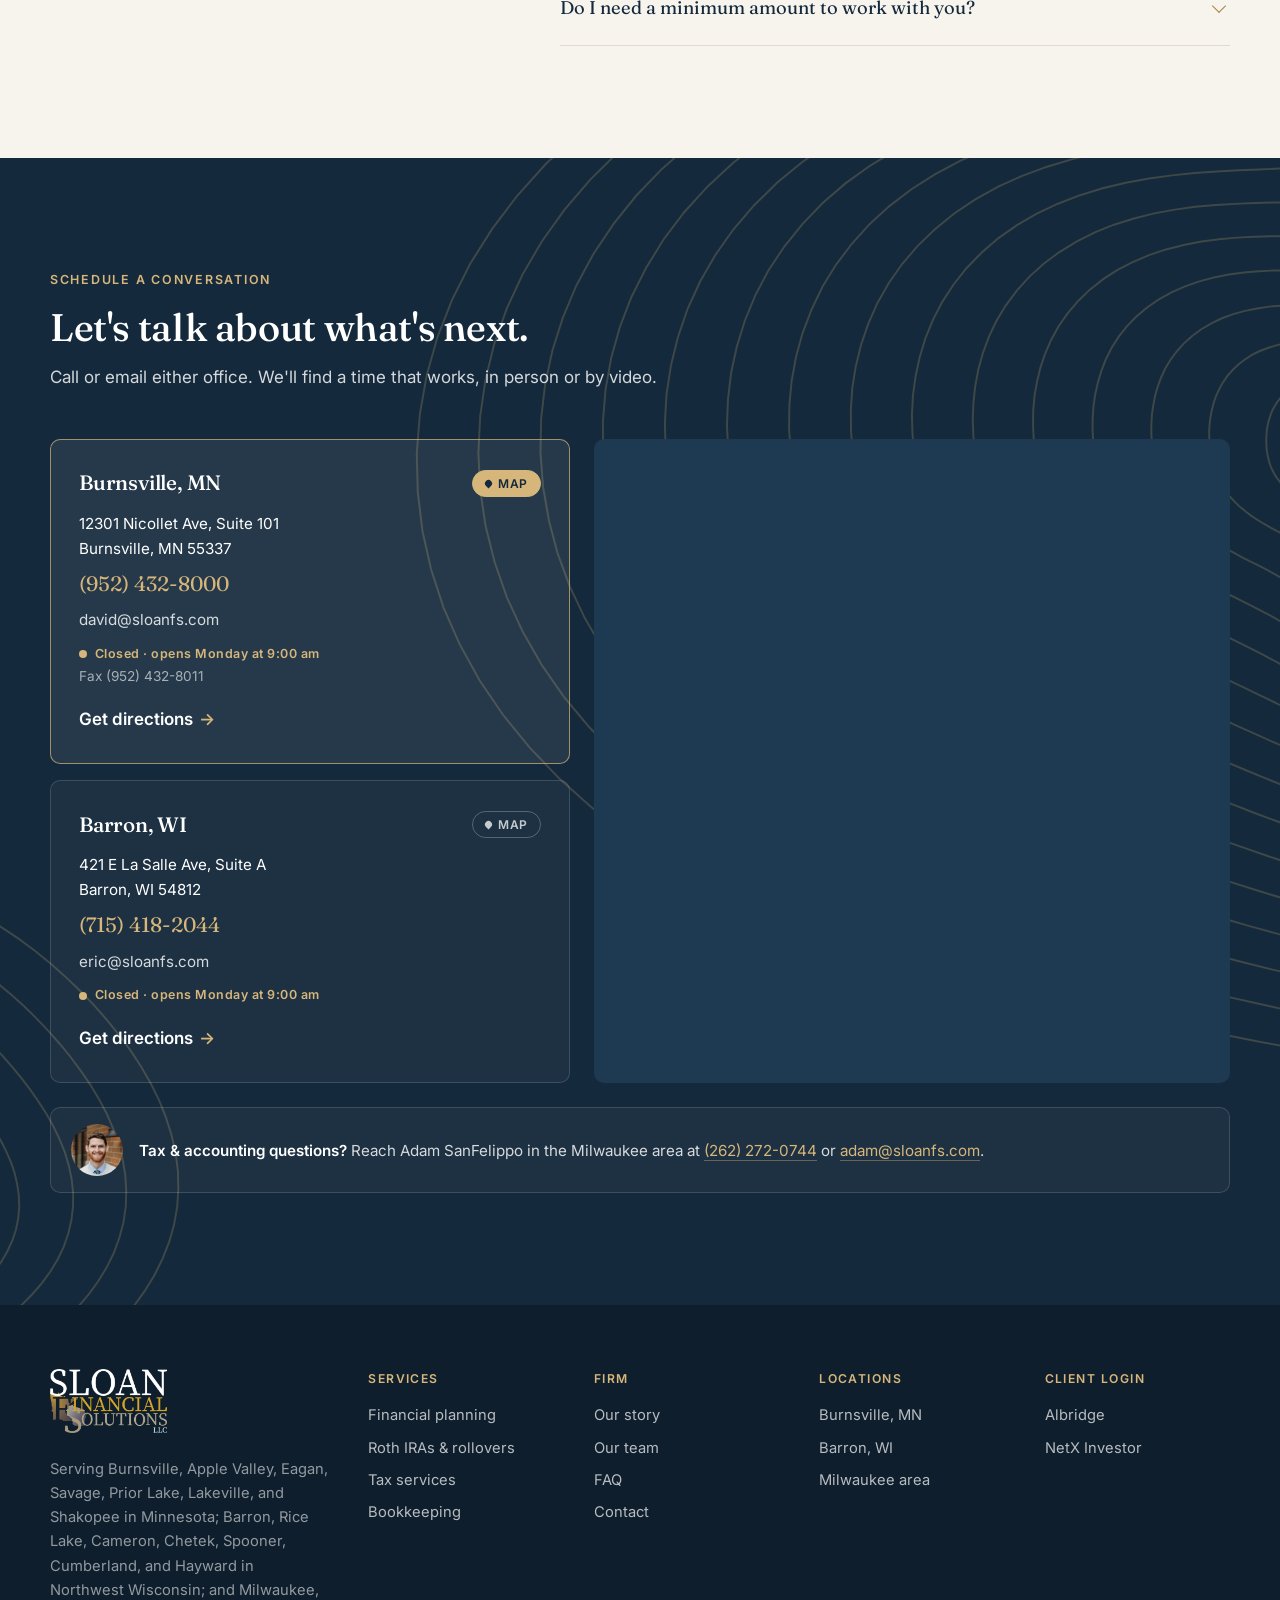
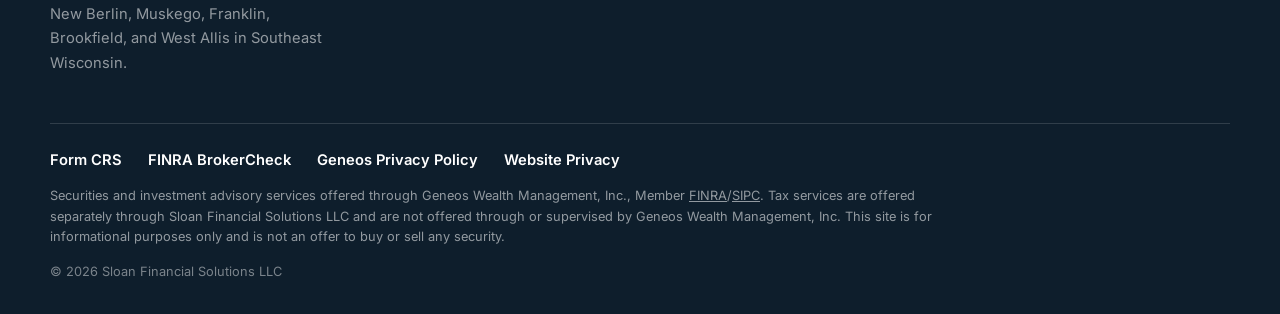
==== commit 5482b50e: "Seasonal hero touches (Thanksgiving leaves, Christmas snow and Santa's sleigh, auto by date), hide c" ====
--- a/index.html
+++ b/index.html
@@ -29,7 +29,7 @@
       href="https://fonts.googleapis.com/css2?family=Fraunces:ital,opsz,wght@0,9..144,400;0,9..144,500;1,9..144,400&family=Inter:wght@400;500;600&family=Caveat:wght@500&display=swap"
       rel="stylesheet"
     />
-    <link rel="stylesheet" href="styles.css?v=18" />
+    <link rel="stylesheet" href="styles.css?v=19" />
     <script>document.documentElement.classList.add("js");if(!matchMedia("(prefers-reduced-motion: reduce)").matches)document.documentElement.classList.add("motion");</script>
     <script type="application/ld+json">
 {
@@ -832,7 +832,7 @@
               <p><a href="tel:7154182044" class="office-phone">(715) 418-2044</a></p>
               <p><a href="mailto:eric@sloanfs.com">eric@sloanfs.com</a></p>
               <p class="office-meta"><span class="status" data-status><span class="status-dot"></span><span class="status-text">Mon to Fri, 9:00 to 4:30</span></span></p>
-              <a href="https://goo.gl/maps/tAV3CWWdqTBjeTJR8" target="_blank" rel="noopener noreferrer" class="text-cta text-cta-light">Get directions <span aria-hidden="true">&rarr;</span></a>
+              <a href="https://maps.google.com/?q=421+E+La+Salle+Ave+Suite+A+Barron+WI+54812" target="_blank" rel="noopener noreferrer" class="text-cta text-cta-light">Get directions <span aria-hidden="true">&rarr;</span></a>
             </article>
             </div>
 
@@ -920,6 +920,7 @@
     </div>
 
     <script src="vendor/lenis.min.js" defer></script>
-    <script src="script.js?v=18" defer></script>
+    <script src="script.js?v=19" defer></script>
+    <script src="seasonal.js?v=19" defer></script>
   </body>
 </html>
--- a/styles.css
+++ b/styles.css
@@ -2485,3 +2485,88 @@
   .hero-photo { margin-bottom: 48px; }
   .hero-photo .hero-card { left: -28px; bottom: -56px; }
 }
+
+/* ==================================================================
+   v19: Seasonal touches (seasonal.js), hidden city ticker, mobile
+   founder photo proportions
+   ================================================================== */
+
+/* Greeting pill above the hero eyebrow */
+.season-greeting {
+  display: inline-flex;
+  align-items: center;
+  gap: 9px;
+  margin: 0 0 20px;
+  padding: 7px 16px 7px 10px;
+  border: 1px solid var(--line);
+  border-radius: 999px;
+  background: rgba(255, 255, 255, 0.75);
+  box-shadow: 0 6px 18px rgba(20, 41, 59, 0.06);
+  font-size: 0.86rem;
+  font-weight: 500;
+  line-height: 1.35;
+  color: var(--navy);
+  animation: season-in 0.9s var(--ease) both;
+}
+.season-greeting svg { flex: none; width: 20px; height: 20px; }
+.season-thanksgiving .season-greeting svg { animation: leaf-sway 3.2s ease-in-out infinite; transform-origin: 50% 90%; }
+.season-christmas .season-greeting { border-color: rgba(178, 58, 50, 0.25); }
+.season-christmas .season-greeting svg { animation: flake-spin 9s linear infinite; }
+@keyframes season-in { from { opacity: 0; translate: 0 -6px; } to { opacity: 1; translate: 0 0; } }
+@keyframes leaf-sway { 0%, 100% { rotate: -10deg; } 50% { rotate: 10deg; } }
+@keyframes flake-spin { to { rotate: 360deg; } }
+
+/* Falling leaves / snow sit behind the hero content */
+.season-layer { position: absolute; inset: 0; z-index: 0; pointer-events: none; }
+.season-layer canvas { display: block; }
+.hero-grid { z-index: 1; }
+
+/* Santa's sleigh crosses the top of the hero every so often */
+.season-sky { position: absolute; left: 0; right: 0; top: 6px; height: 96px; z-index: 2; overflow: hidden; pointer-events: none; }
+.sleigh { position: absolute; left: 0; top: 0; animation: sleigh-fly 28s linear 1.5s infinite; translate: -320px 24px; }
+.sleigh svg { display: block; animation: sleigh-bob 1.6s ease-in-out infinite; }
+.sleigh .legs { animation: gallop 0.5s ease-in-out infinite alternate; transform-box: fill-box; transform-origin: 50% 0; }
+.sleigh-trail circle { animation: twinkle 0.9s ease-in-out infinite alternate; }
+.sleigh-trail circle:nth-child(2) { animation-delay: 0.3s; }
+.sleigh-trail circle:nth-child(3) { animation-delay: 0.6s; }
+@keyframes sleigh-fly {
+  0% { translate: -320px 34px; }
+  42% { translate: calc(100vw + 40px) -4px; }
+  100% { translate: calc(100vw + 40px) -4px; }
+}
+@keyframes sleigh-bob { 0%, 100% { translate: 0 0; } 50% { translate: 0 -5px; } }
+@keyframes gallop { from { rotate: -10deg; } to { rotate: 12deg; } }
+@keyframes twinkle { from { opacity: 0.2; } to { opacity: 1; } }
+
+@media (max-width: 640px) {
+  .season-greeting { font-size: 0.8rem; margin-bottom: 16px; }
+  .season-sky { top: 0; height: 64px; z-index: 0; }
+  .sleigh svg { width: 180px; height: 54px; }
+  @keyframes sleigh-fly {
+    0% { translate: -200px 22px; }
+    42% { translate: calc(100vw + 30px) -2px; }
+    100% { translate: calc(100vw + 30px) -2px; }
+  }
+}
+@media (prefers-reduced-motion: reduce) {
+  .season-greeting, .season-greeting svg { animation: none !important; }
+}
+
+/* City ticker: kept in the HTML for search engines, hidden from view */
+.marquee { display: none !important; }
+
+/* Our Story on phones: David's portrait leads, the boys' polaroid tucks in at the corner */
+@media (max-width: 960px) {
+  .why-aside {
+    display: grid;
+    grid-template-columns: 1fr 42%;
+    grid-template-rows: auto auto auto;
+    gap: 0;
+    align-items: end;
+    max-width: 460px;
+  }
+  .why-aside .portrait { grid-column: 1 / span 2; grid-row: 1; width: 80%; max-width: none; }
+  .why-aside .polaroid-story { grid-column: 2; grid-row: 1; justify-self: end; align-self: end; width: 100%; max-width: 190px; margin: 0 0 -34px; z-index: 2; rotate: 4deg; }
+  .why-aside-name { grid-column: 1; grid-row: 2; margin: 18px 0 0; align-self: start; }
+  .why-aside-role { grid-column: 1; grid-row: 3; }
+}
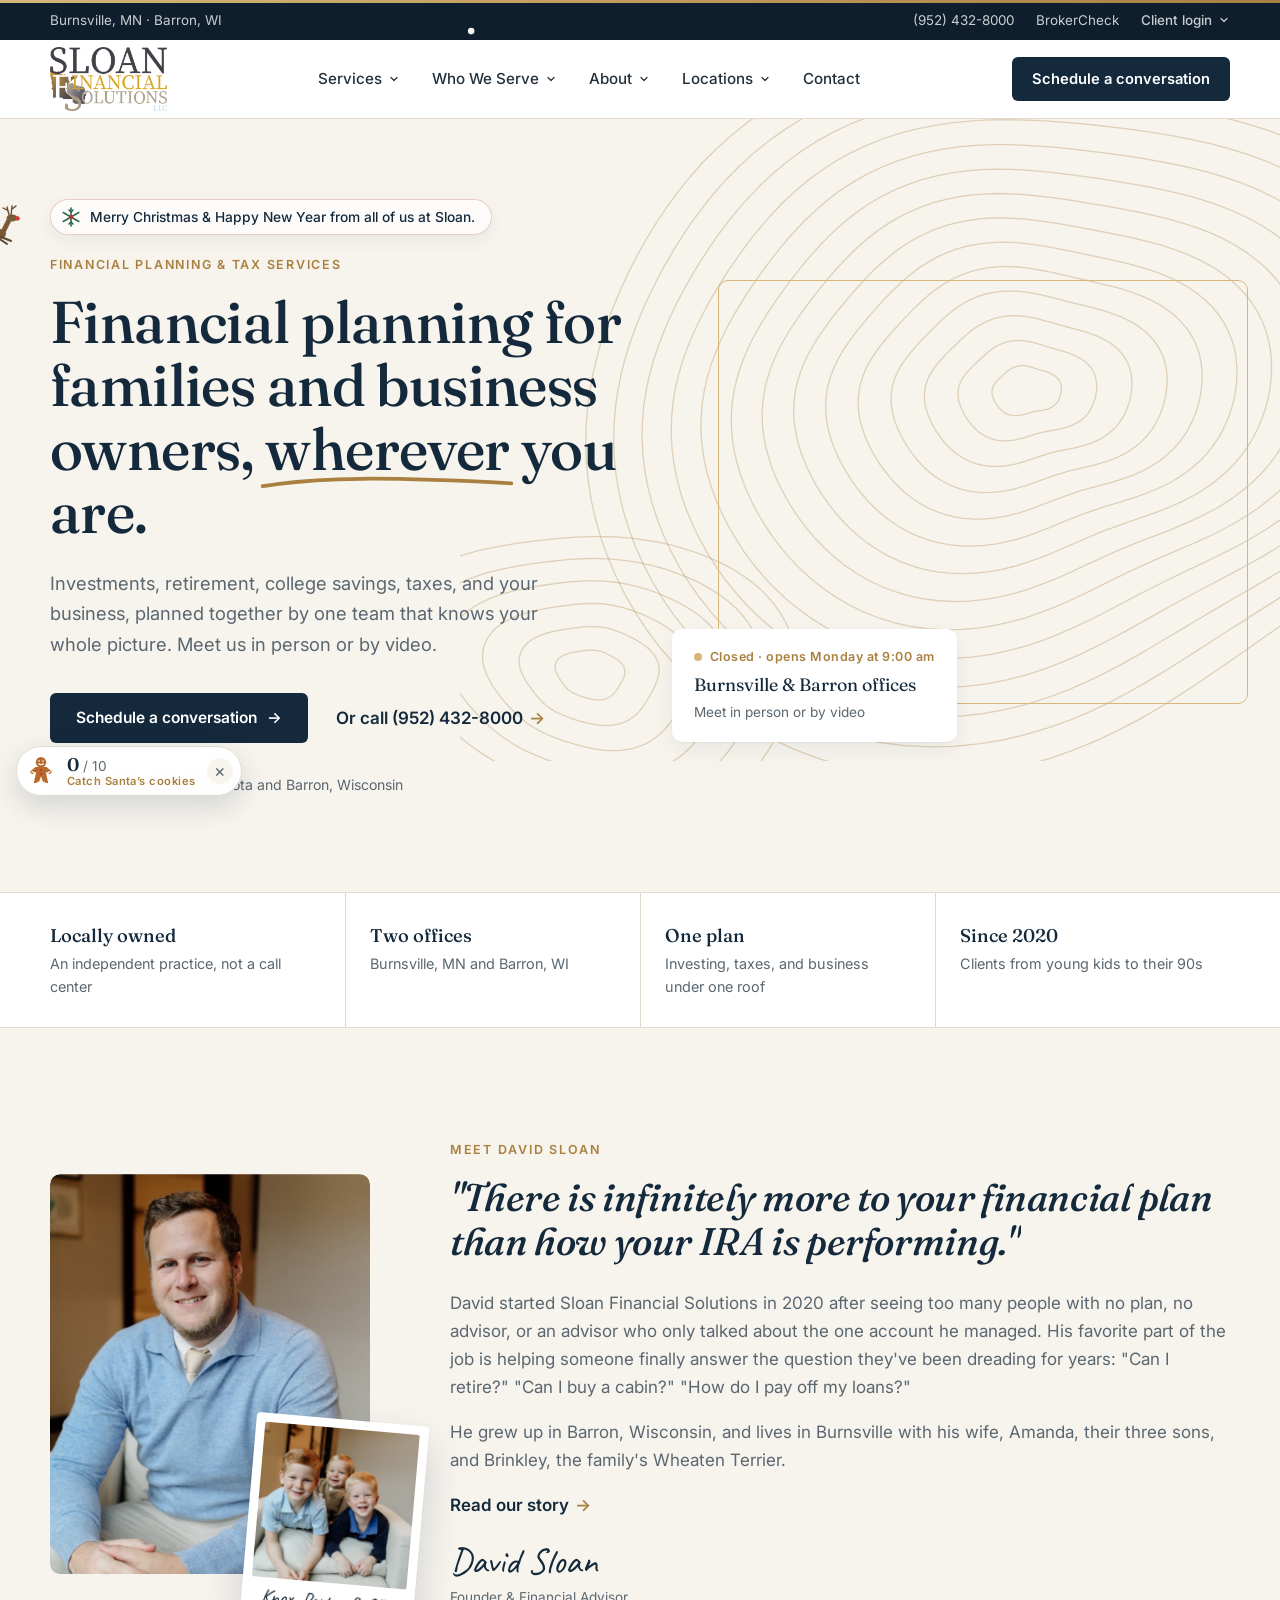
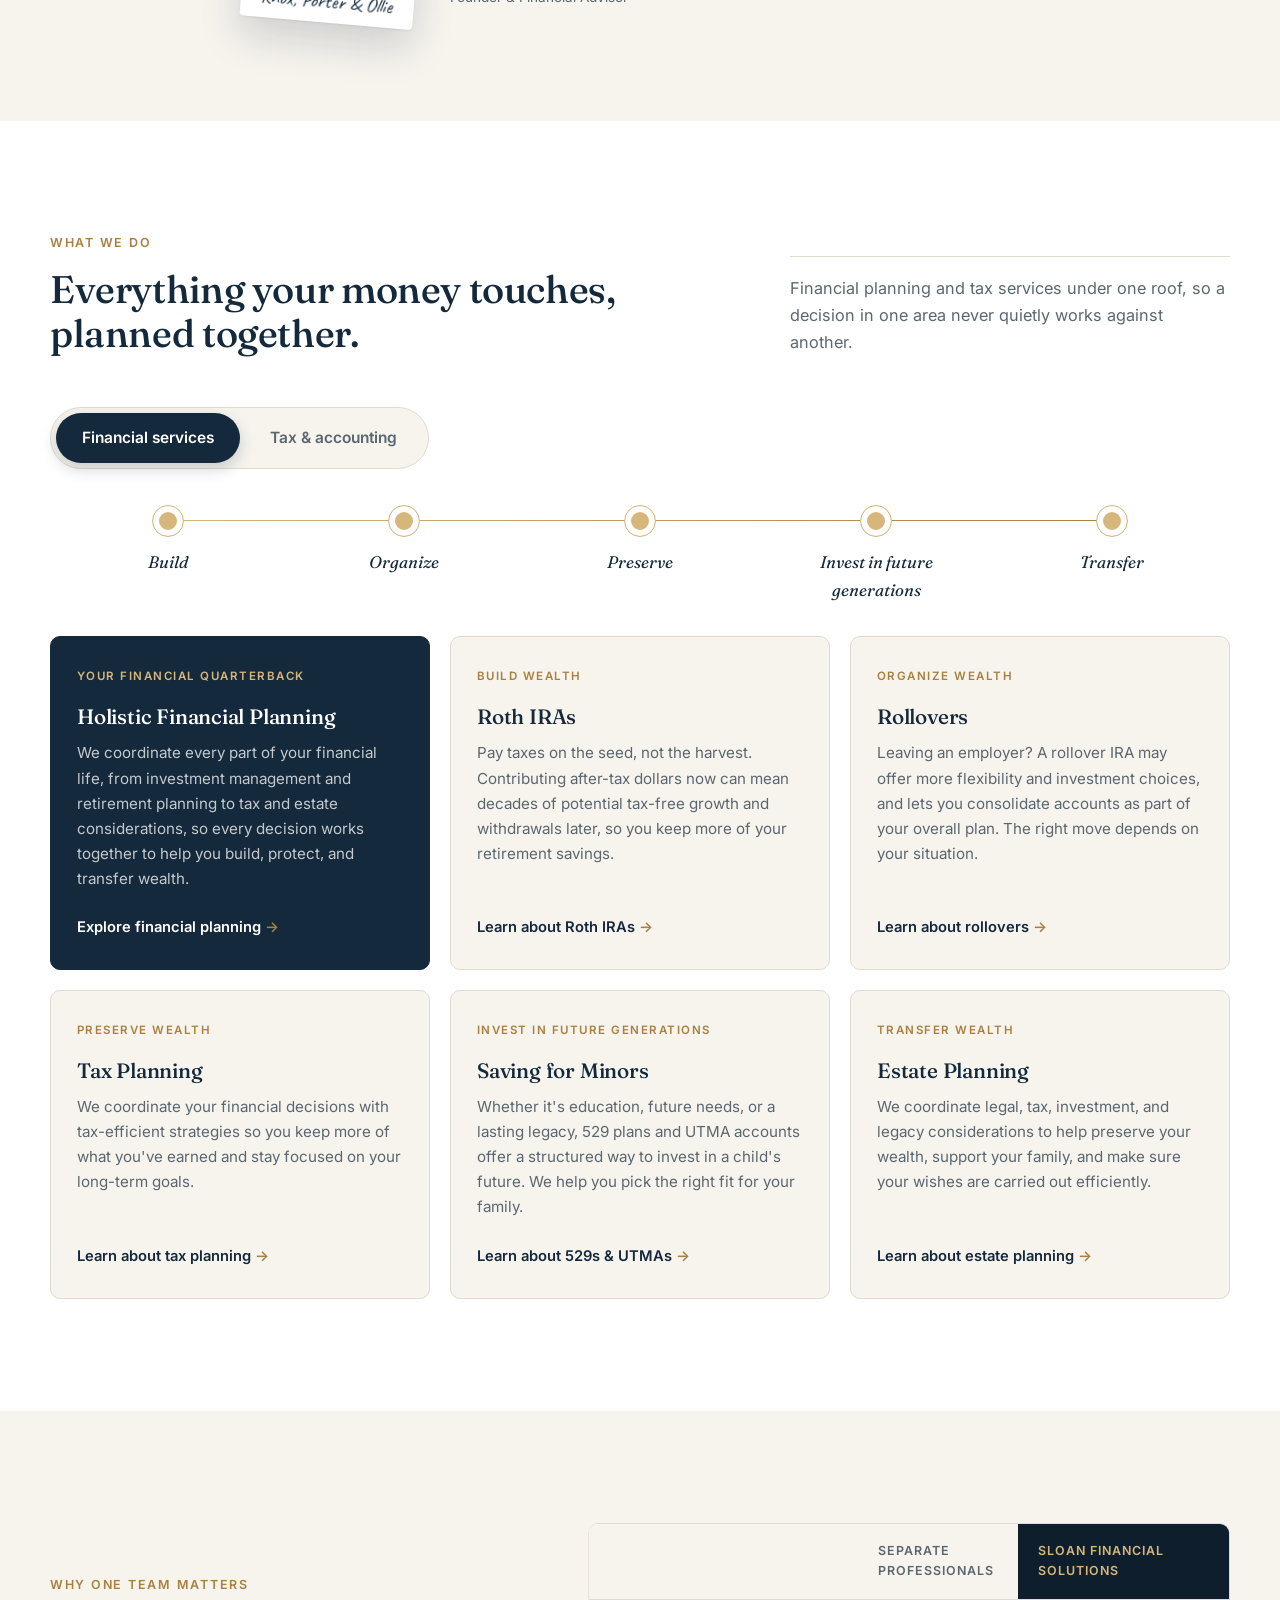
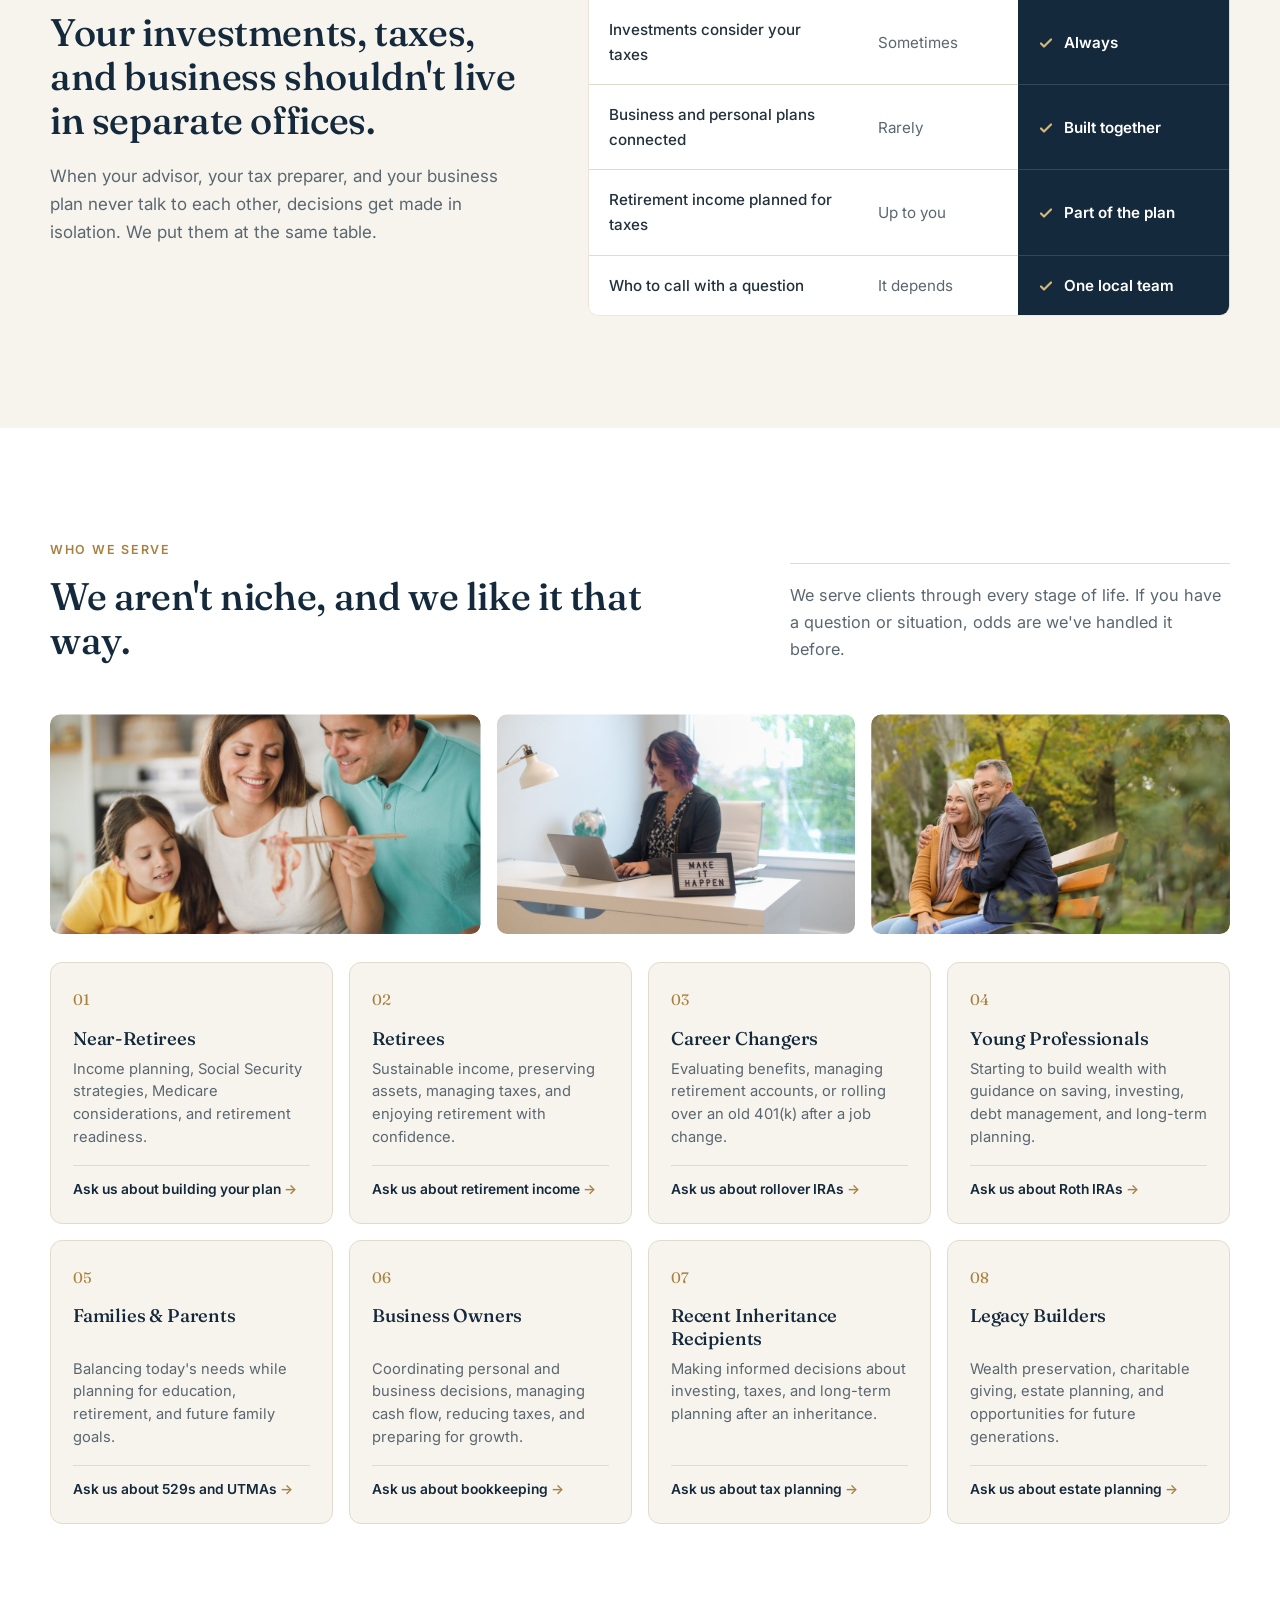
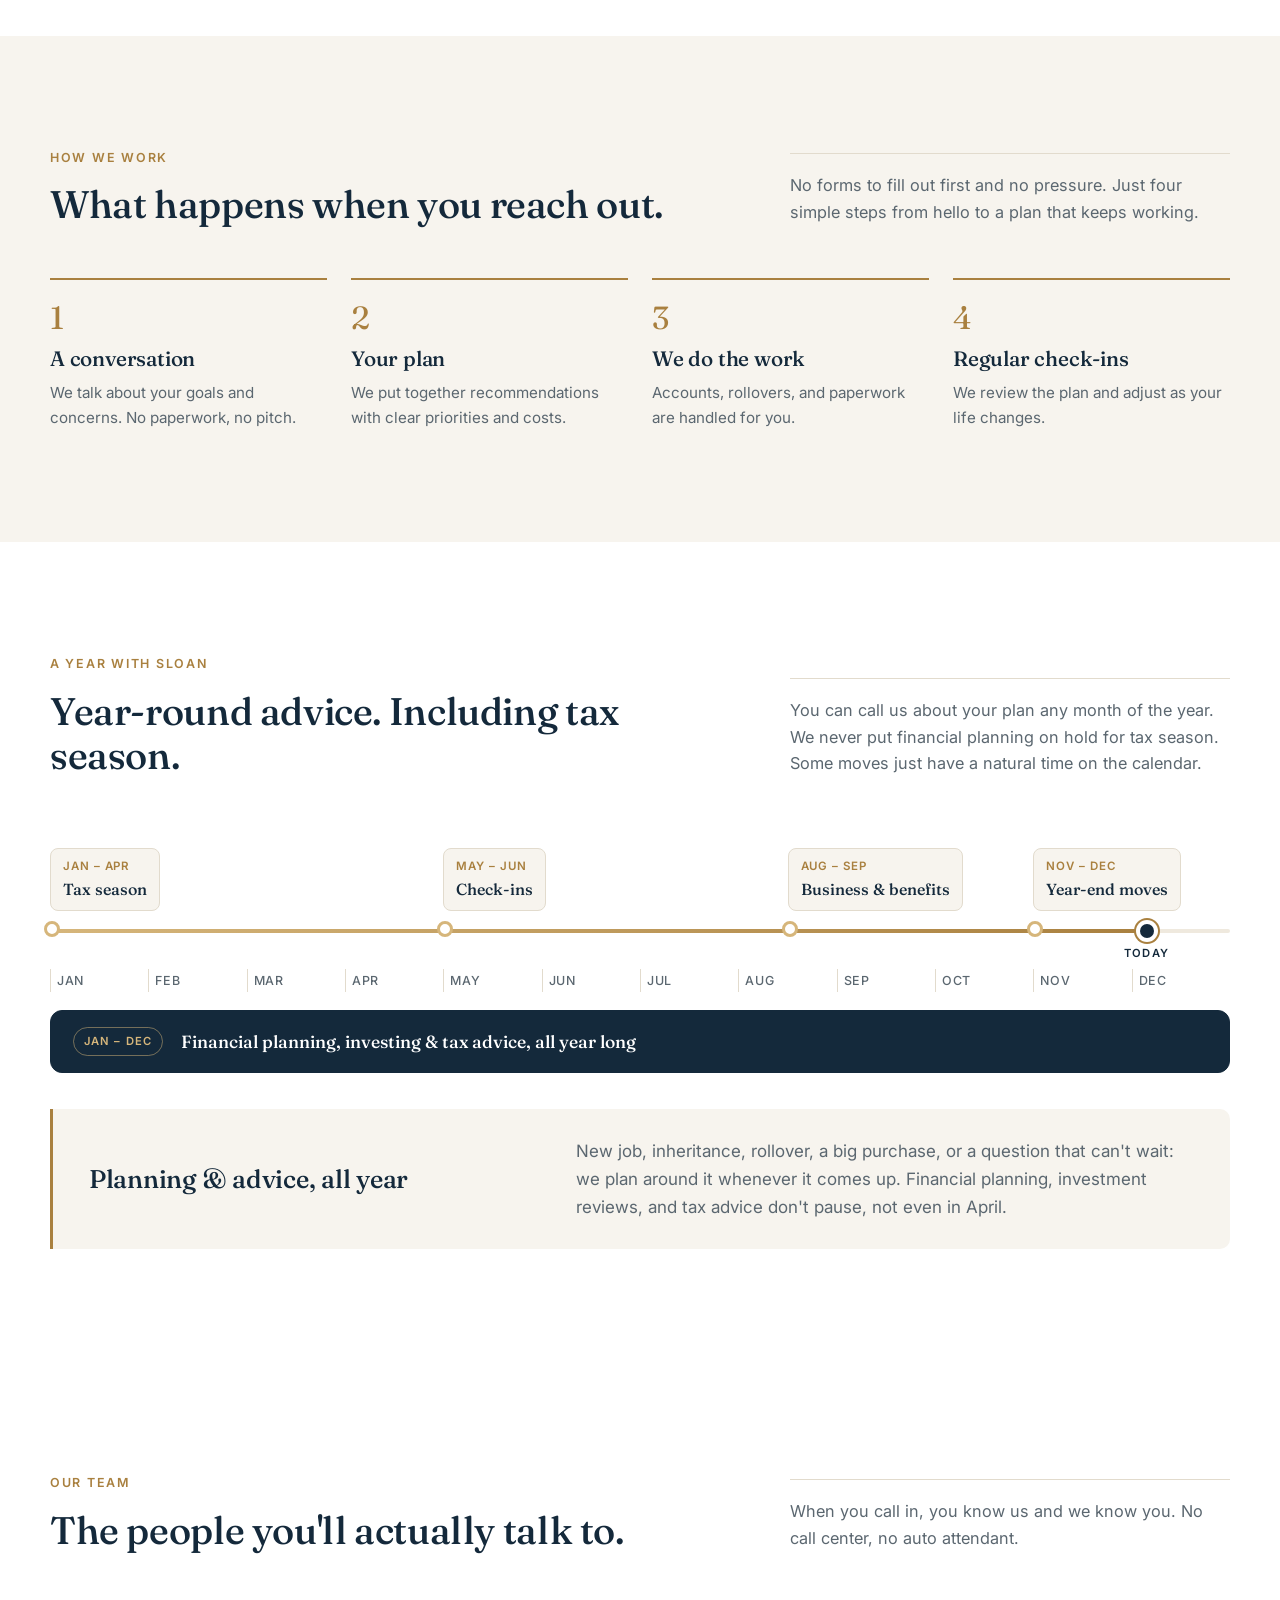
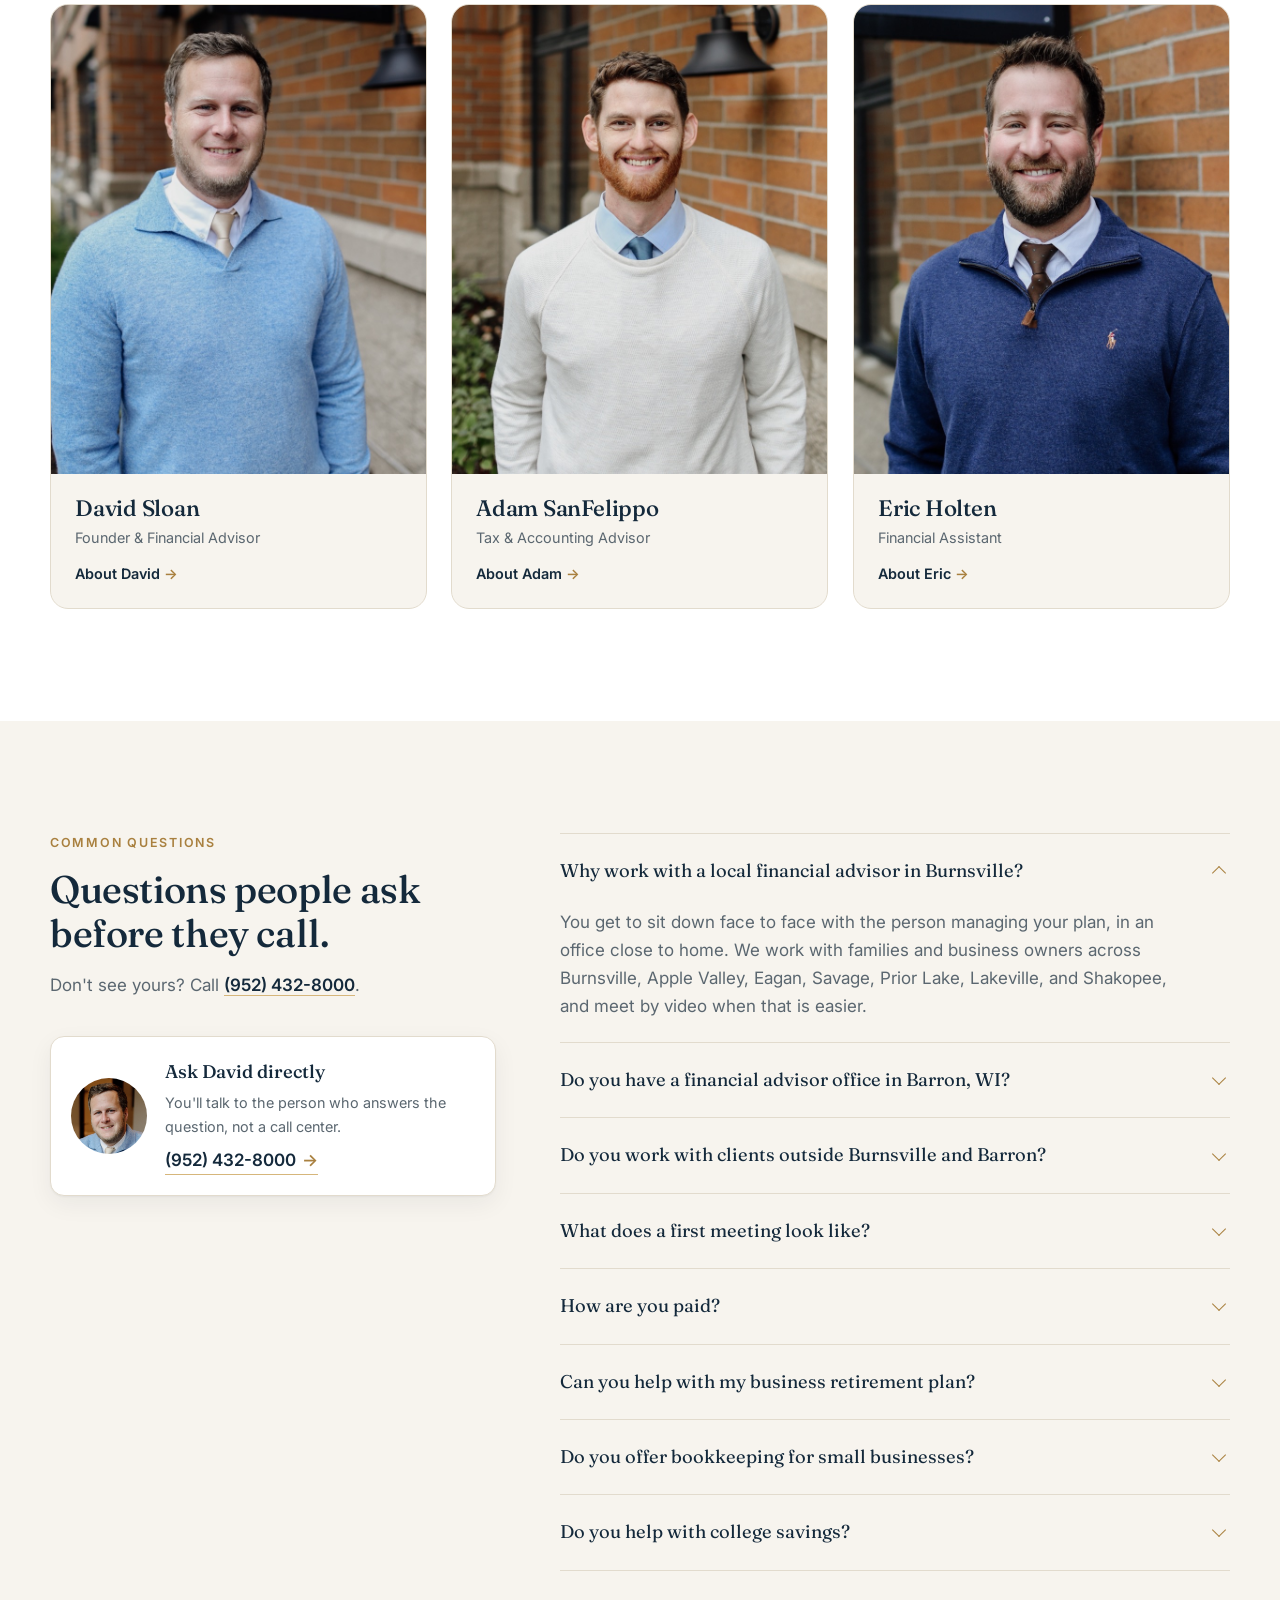
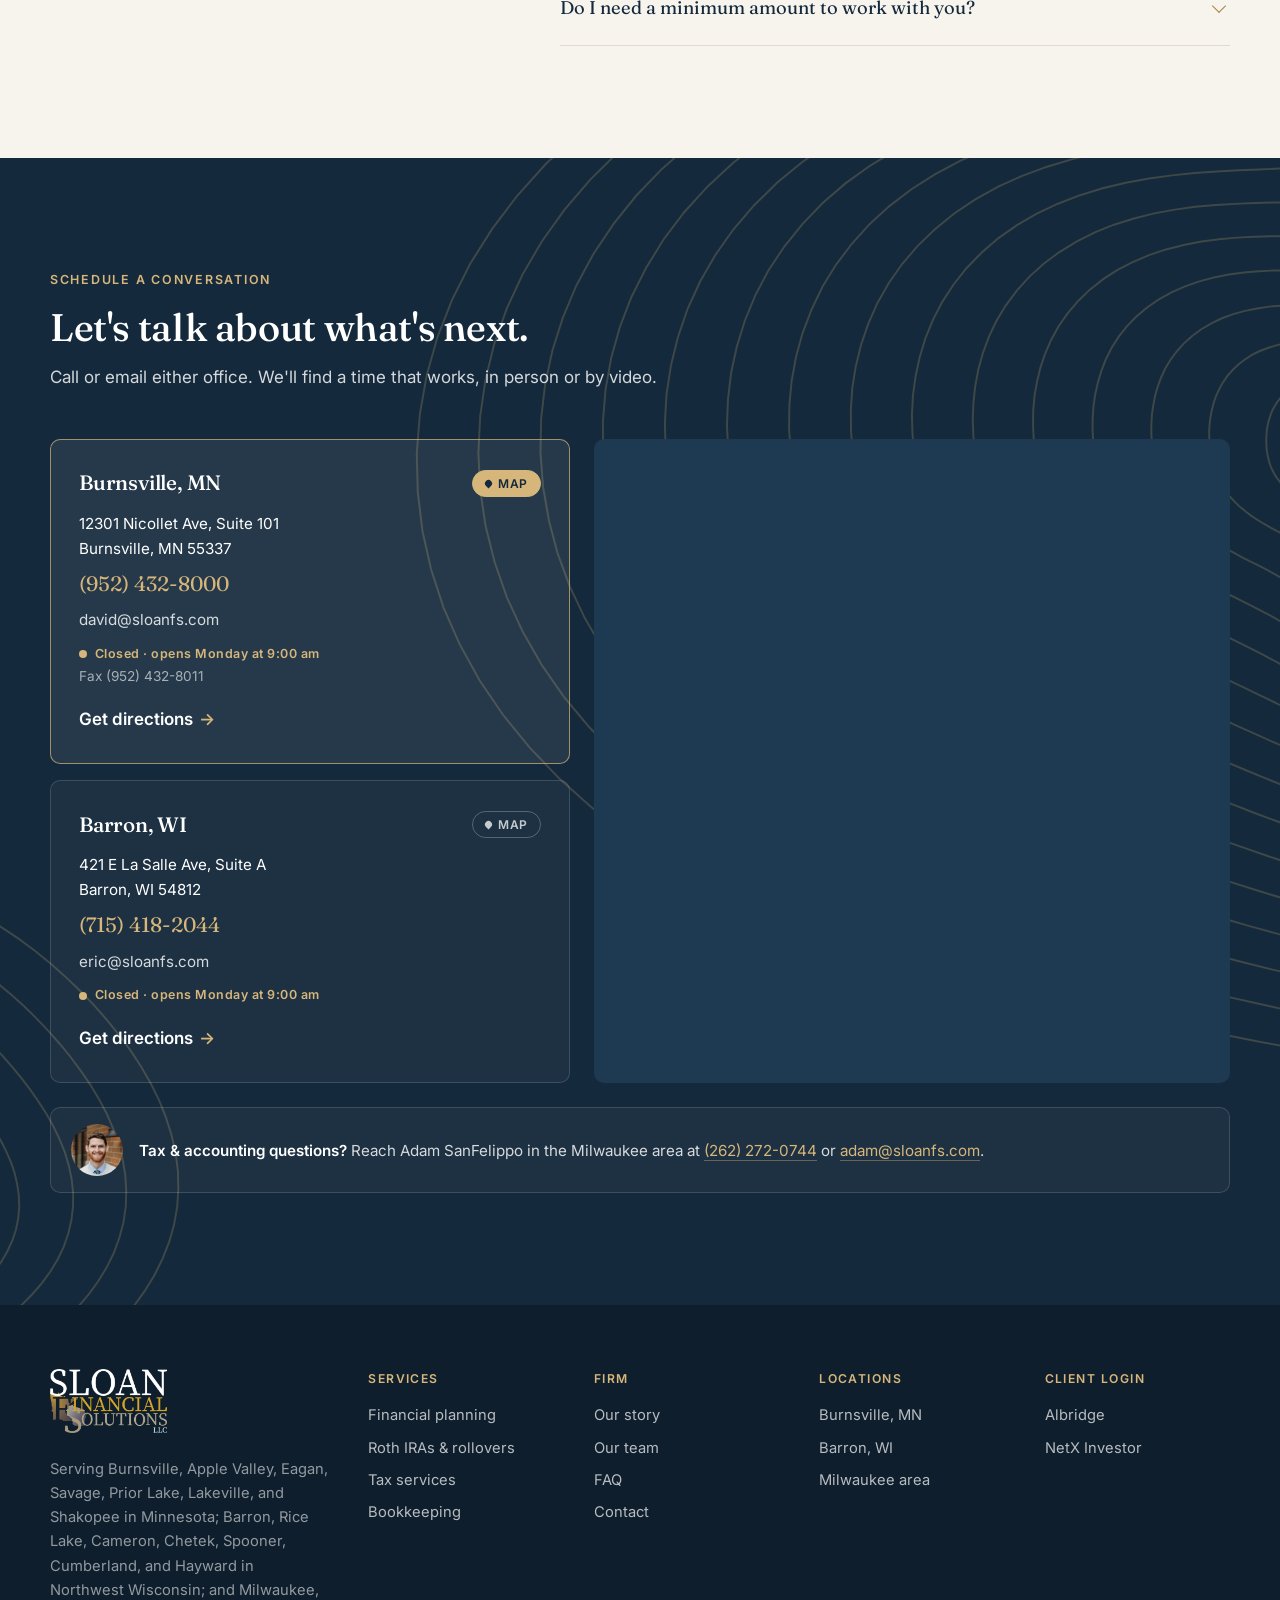
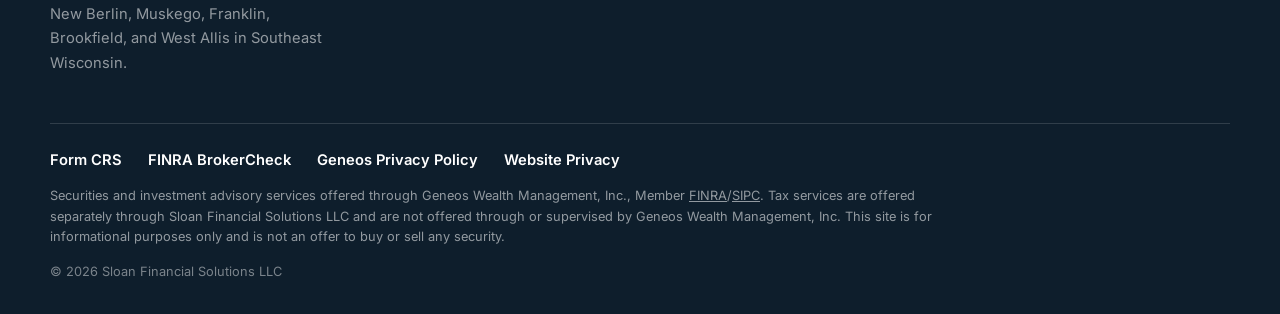
==== commit d68197f7: "Seasonal decorations site-wide plus cookie game: walking/flying turkey (Thanksgiving) and Santa's sl" ====
--- a/index.html
+++ b/index.html
@@ -29,7 +29,7 @@
       href="https://fonts.googleapis.com/css2?family=Fraunces:ital,opsz,wght@0,9..144,400;0,9..144,500;1,9..144,400&family=Inter:wght@400;500;600&family=Caveat:wght@500&display=swap"
       rel="stylesheet"
     />
-    <link rel="stylesheet" href="styles.css?v=19" />
+    <link rel="stylesheet" href="styles.css?v=20" />
     <script>document.documentElement.classList.add("js");if(!matchMedia("(prefers-reduced-motion: reduce)").matches)document.documentElement.classList.add("motion");</script>
     <script type="application/ld+json">
 {
@@ -920,7 +920,7 @@
     </div>
 
     <script src="vendor/lenis.min.js" defer></script>
-    <script src="script.js?v=19" defer></script>
-    <script src="seasonal.js?v=19" defer></script>
+    <script src="script.js?v=20" defer></script>
+    <script src="seasonal.js?v=20" defer></script>
   </body>
 </html>
--- a/styles.css
+++ b/styles.css
@@ -2491,7 +2491,7 @@
    founder photo proportions
    ================================================================== */
 
-/* Greeting pill above the hero eyebrow */
+/* Greeting pill above the first hero on every page */
 .season-greeting {
   display: inline-flex;
   align-items: center;
@@ -2512,41 +2512,176 @@
 .season-thanksgiving .season-greeting svg { animation: leaf-sway 3.2s ease-in-out infinite; transform-origin: 50% 90%; }
 .season-christmas .season-greeting { border-color: rgba(178, 58, 50, 0.25); }
 .season-christmas .season-greeting svg { animation: flake-spin 9s linear infinite; }
+.season-game-off .season-greeting { cursor: pointer; }
 @keyframes season-in { from { opacity: 0; translate: 0 -6px; } to { opacity: 1; translate: 0 0; } }
 @keyframes leaf-sway { 0%, 100% { rotate: -10deg; } 50% { rotate: 10deg; } }
 @keyframes flake-spin { to { rotate: 360deg; } }
 
-/* Falling leaves / snow sit behind the hero content */
-.season-layer { position: absolute; inset: 0; z-index: 0; pointer-events: none; }
+/* Leaves / snow fall over every page, under the header */
+.season-layer { position: fixed; inset: 0; z-index: 40; pointer-events: none; }
 .season-layer canvas { display: block; }
-.hero-grid { z-index: 1; }
-
-/* Santa's sleigh crosses the top of the hero every so often */
-.season-sky { position: absolute; left: 0; right: 0; top: 6px; height: 96px; z-index: 2; overflow: hidden; pointer-events: none; }
-.sleigh { position: absolute; left: 0; top: 0; animation: sleigh-fly 28s linear 1.5s infinite; translate: -320px 24px; }
-.sleigh svg { display: block; animation: sleigh-bob 1.6s ease-in-out infinite; }
-.sleigh .legs { animation: gallop 0.5s ease-in-out infinite alternate; transform-box: fill-box; transform-origin: 50% 0; }
+
+/* ---------- Cookies left around the page ---------- */
+.season-cookies { position: absolute; top: 0; left: 0; width: 100%; height: 0; z-index: 45; }
+.season-cookie {
+  position: absolute;
+  width: 34px;
+  height: 34px;
+  padding: 0;
+  border: 0;
+  background: none;
+  cursor: pointer;
+  rotate: var(--tilt, 0deg);
+  filter: drop-shadow(0 3px 4px rgba(20, 41, 59, 0.28));
+  transition: scale 0.2s var(--ease);
+  -webkit-tap-highlight-color: transparent;
+}
+.season-cookie::before { content: ""; position: absolute; inset: -10px; }
+.season-cookie svg { display: block; width: 100%; height: 100%; animation: cookie-wiggle 3.6s ease-in-out infinite; }
+.season-cookie:hover { scale: 1.2; }
+.season-cookie.is-dropped { animation: cookie-drop 0.55s cubic-bezier(0.3, 1.6, 0.5, 1) both; }
+.season-cookie.is-falling { animation: cookie-fall 1s cubic-bezier(0.5, 0, 0.75, 0) both, cookie-land 0.35s 1s ease-out; }
+.season-cookie.is-collected { pointer-events: none; animation: cookie-collect 0.45s var(--ease) forwards; }
+@keyframes cookie-drop { from { opacity: 0; scale: 0.3; translate: 0 -18px; } to { opacity: 1; scale: 1; translate: 0 0; } }
+@keyframes cookie-fall { from { translate: 0 calc(var(--fall) * -1); } to { translate: 0 0; } }
+@keyframes cookie-land { 0% { scale: 1.15 0.85; } 100% { scale: 1; } }
+@keyframes cookie-collect { 40% { scale: 1.45; opacity: 1; } 100% { scale: 0.2; opacity: 0; } }
+@keyframes cookie-wiggle { 0%, 86%, 100% { rotate: 0deg; } 90% { rotate: -12deg; } 95% { rotate: 10deg; } }
+.season-crumb { position: absolute; width: 6px; height: 6px; margin: -3px; border-radius: 50%; background: #b9803e; pointer-events: none; animation: crumb 0.75s ease-out forwards; }
+.season-christmas .season-crumb { background: #b86a2e; }
+@keyframes crumb { to { translate: var(--dx) calc(var(--dy) + 28px); opacity: 0; scale: 0.5; } }
+.season-pop { position: absolute; pointer-events: none; font-family: var(--serif); font-size: 1.15rem; font-weight: 600; color: var(--brass); text-shadow: 0 1px 0 #fff; animation: pop-up 1.1s var(--ease) forwards; }
+@keyframes pop-up { from { opacity: 0; translate: 0 6px; } 20% { opacity: 1; } to { opacity: 0; translate: 0 -38px; } }
+
+/* ---------- Score ---------- */
+.season-hud {
+  position: fixed;
+  left: 16px;
+  bottom: 104px;
+  z-index: 66;
+  display: flex;
+  align-items: center;
+  gap: 10px;
+  padding: 7px 8px 7px 8px;
+  background: rgba(255, 255, 255, 0.95);
+  border: 1px solid var(--line);
+  border-radius: 999px;
+  box-shadow: 0 10px 28px rgba(20, 41, 59, 0.16);
+  backdrop-filter: blur(8px);
+  -webkit-backdrop-filter: blur(8px);
+  animation: season-in 0.8s 1.2s var(--ease) both;
+}
+.hud-cookie { display: block; width: 32px; height: 32px; }
+.hud-cookie svg { width: 100%; height: 100%; }
+.season-hud.is-bump .hud-cookie { animation: hud-bump 0.5s var(--ease); }
+@keyframes hud-bump { 40% { scale: 1.35; rotate: -18deg; } }
+.hud-text { display: block; line-height: 1.15; padding-right: 2px; }
+.hud-text strong { font-family: var(--serif); font-size: 1.15rem; font-weight: 600; color: var(--navy); }
+.hud-goal { font-size: 0.85rem; color: var(--muted); }
+.hud-text em { display: block; font-style: normal; font-size: 0.7rem; font-weight: 600; letter-spacing: 0.04em; color: var(--brass); white-space: nowrap; }
+.hud-close { display: flex; align-items: center; justify-content: center; width: 26px; height: 26px; padding: 0; border: 0; border-radius: 50%; background: var(--bg); color: var(--muted); font-size: 1.1rem; line-height: 1; cursor: pointer; }
+.hud-close:hover { background: var(--line); color: var(--navy); }
+
+/* ---------- The turkey ---------- */
+.turkey { position: fixed; left: 0; bottom: 14px; z-index: 67; width: 88px; height: 81px; cursor: pointer; transform: translate3d(-120px, 0, 0); will-change: transform; -webkit-tap-highlight-color: transparent; }
+.turkey-flip { transition: scale 0.25s var(--ease); }
+.turkey.is-left .turkey-flip { scale: -1 1; }
+.turkey-svg { display: block; overflow: visible; animation: turkey-bob 0.45s ease-in-out infinite alternate; transition: scale 0.2s ease; }
+.turkey:hover .turkey-svg { scale: 1.08; }
+.turkey .leg-a { transform-origin: 44px 72px; animation: turkey-step 0.45s ease-in-out infinite alternate; }
+.turkey .leg-b { transform-origin: 54px 72px; animation: turkey-step 0.45s ease-in-out infinite alternate-reverse; }
+.turkey-tail { transform-origin: 34px 48px; animation: tail-fan 2.6s ease-in-out infinite; }
+.turkey-head { transform-origin: 62px 50px; animation: head-bob 0.45s ease-in-out infinite alternate; }
+.turkey-wing { transform-origin: 48px 54px; }
+@keyframes turkey-bob { from { translate: 0 0; } to { translate: 0 -2px; } }
+@keyframes turkey-step { from { rotate: -16deg; } to { rotate: 16deg; } }
+@keyframes tail-fan { 0%, 100% { scale: 1; } 50% { scale: 1.07; } }
+@keyframes head-bob { from { translate: -1px 0; } to { translate: 2px -1px; } }
+.turkey.is-pecking .turkey-svg, .turkey.is-pecking .leg { animation: none; }
+.turkey.is-pecking .turkey-head { animation: peck 0.3s ease-in-out infinite alternate; }
+@keyframes peck { from { rotate: 0deg; } to { rotate: 42deg; } }
+.turkey.is-flying .turkey-svg, .turkey.is-flying .leg, .turkey.is-flying .turkey-head { animation: none; }
+.turkey.is-flying .leg-a, .turkey.is-flying .leg-b { rotate: 38deg; }
+.turkey.is-flying .turkey-wing { animation: flap 0.14s linear infinite alternate; }
+.turkey.is-flying .turkey-tail { scale: 1.12; }
+@keyframes flap { from { rotate: 18deg; } to { rotate: -48deg; translate: 0 -6px; } }
+.turkey.is-poked .turkey-svg { animation: turkey-hop 0.5s cubic-bezier(0.3, 1.6, 0.5, 1); }
+@keyframes turkey-hop { 40% { translate: 0 -18px; scale: 1.1 0.92; } }
+
+.turkey-bubble, .sleigh-bubble {
+  position: absolute;
+  bottom: calc(100% + 6px);
+  left: 50%;
+  padding: 7px 13px;
+  border: 1px solid var(--line);
+  border-radius: 14px;
+  background: #fff;
+  box-shadow: 0 8px 20px rgba(20, 41, 59, 0.15);
+  font-size: 0.82rem;
+  font-weight: 600;
+  white-space: nowrap;
+  color: var(--navy);
+  opacity: 0;
+  translate: -50% 6px;
+  scale: 0.85;
+  transition: opacity 0.25s ease, translate 0.35s var(--ease), scale 0.35s var(--ease);
+  pointer-events: none;
+}
+.turkey-bubble::after, .sleigh-bubble::after { content: ""; position: absolute; left: 50%; top: 100%; width: 10px; height: 10px; margin: -5px 0 0 -5px; background: #fff; border-right: 1px solid var(--line); border-bottom: 1px solid var(--line); rotate: 45deg; }
+.turkey-bubble.is-on, .sleigh-bubble.is-on { opacity: 1; translate: -50% 0; scale: 1; }
+.sleigh-bubble { bottom: auto; top: -30px; left: 70%; }
+.sleigh-bubble::after { display: none; }
+
+/* ---------- Santa's sleigh ---------- */
+.season-sleigh { position: fixed; left: 0; top: 0; z-index: 48; cursor: pointer; transform: translate3d(-400px, 0, 0); will-change: transform; -webkit-tap-highlight-color: transparent; }
+.season-sleigh svg { display: block; overflow: visible; animation: sleigh-bob 1.6s ease-in-out infinite; }
+.season-sleigh .legs { animation: gallop 0.5s ease-in-out infinite alternate; transform-box: fill-box; transform-origin: 50% 0; }
 .sleigh-trail circle { animation: twinkle 0.9s ease-in-out infinite alternate; }
 .sleigh-trail circle:nth-child(2) { animation-delay: 0.3s; }
 .sleigh-trail circle:nth-child(3) { animation-delay: 0.6s; }
-@keyframes sleigh-fly {
-  0% { translate: -320px 34px; }
-  42% { translate: calc(100vw + 40px) -4px; }
-  100% { translate: calc(100vw + 40px) -4px; }
-}
 @keyframes sleigh-bob { 0%, 100% { translate: 0 0; } 50% { translate: 0 -5px; } }
 @keyframes gallop { from { rotate: -10deg; } to { rotate: 12deg; } }
 @keyframes twinkle { from { opacity: 0.2; } to { opacity: 1; } }
 
+/* ---------- Celebration ---------- */
+.season-toast {
+  position: fixed;
+  left: 50%;
+  bottom: 28px;
+  z-index: 90;
+  width: min(420px, calc(100% - 32px));
+  padding: 24px 24px 20px;
+  background: #fff;
+  border: 1px solid var(--line);
+  border-radius: 20px;
+  box-shadow: 0 30px 70px rgba(20, 41, 59, 0.28);
+  text-align: center;
+  opacity: 0;
+  translate: -50% 30px;
+  scale: 0.94;
+  transition: opacity 0.4s ease, translate 0.5s var(--ease), scale 0.5s var(--ease);
+}
+.season-toast.is-in { opacity: 1; translate: -50% 0; scale: 1; }
+.toast-emoji { display: block; font-size: 2.4rem; line-height: 1; animation: turkey-hop 0.8s 0.3s cubic-bezier(0.3, 1.6, 0.5, 1) 2; }
+.toast-title { margin: 10px 0 6px; font-family: var(--serif); font-size: 1.45rem; color: var(--navy); }
+.toast-text { margin: 0 0 16px; font-size: 0.95rem; color: var(--muted); }
+.toast-actions { display: flex; justify-content: center; align-items: center; gap: 16px; }
+.toast-keep { padding: 11px 20px; border: 0; border-radius: 10px; background: var(--navy); color: #fff; font-weight: 600; cursor: pointer; }
+.toast-hide { padding: 8px 4px; border: 0; background: none; color: var(--muted); font-weight: 600; cursor: pointer; text-decoration: underline; }
+
+.season-game-off .turkey, .season-game-off .season-hud, .season-game-off .season-cookies { display: none; }
+
+@media (max-width: 760px) {
+  .turkey { bottom: 92px; width: 70px; height: 64px; }
+  .turkey-svg { width: 70px; height: 64px; }
+  .season-hud { left: 12px; bottom: 166px; padding: 5px 6px; gap: 8px; }
+  .hud-cookie { width: 26px; height: 26px; }
+  .hud-text em { display: none; }
+  .season-sleigh svg { width: 180px; height: 54px; }
+  .season-toast { bottom: 96px; }
+}
 @media (max-width: 640px) {
   .season-greeting { font-size: 0.8rem; margin-bottom: 16px; }
-  .season-sky { top: 0; height: 64px; z-index: 0; }
-  .sleigh svg { width: 180px; height: 54px; }
-  @keyframes sleigh-fly {
-    0% { translate: -200px 22px; }
-    42% { translate: calc(100vw + 30px) -2px; }
-    100% { translate: calc(100vw + 30px) -2px; }
-  }
 }
 @media (prefers-reduced-motion: reduce) {
   .season-greeting, .season-greeting svg { animation: none !important; }
